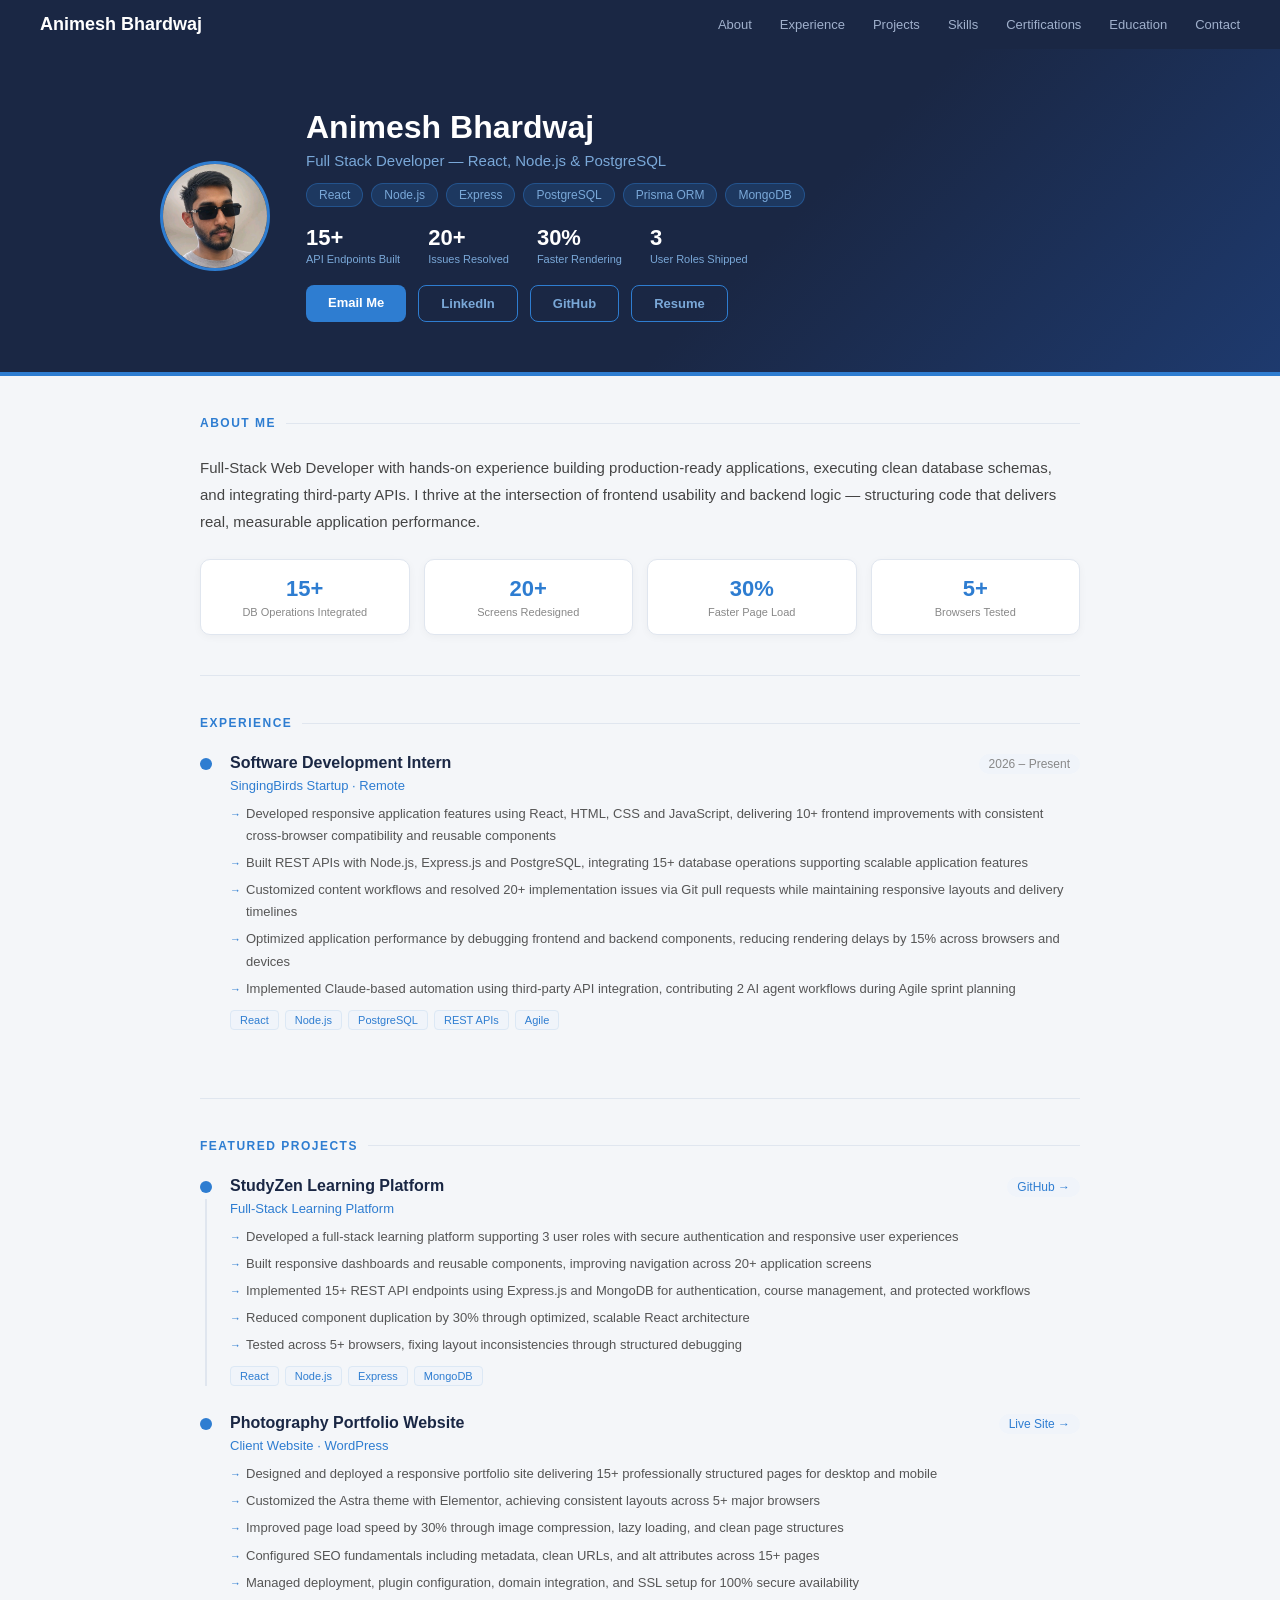
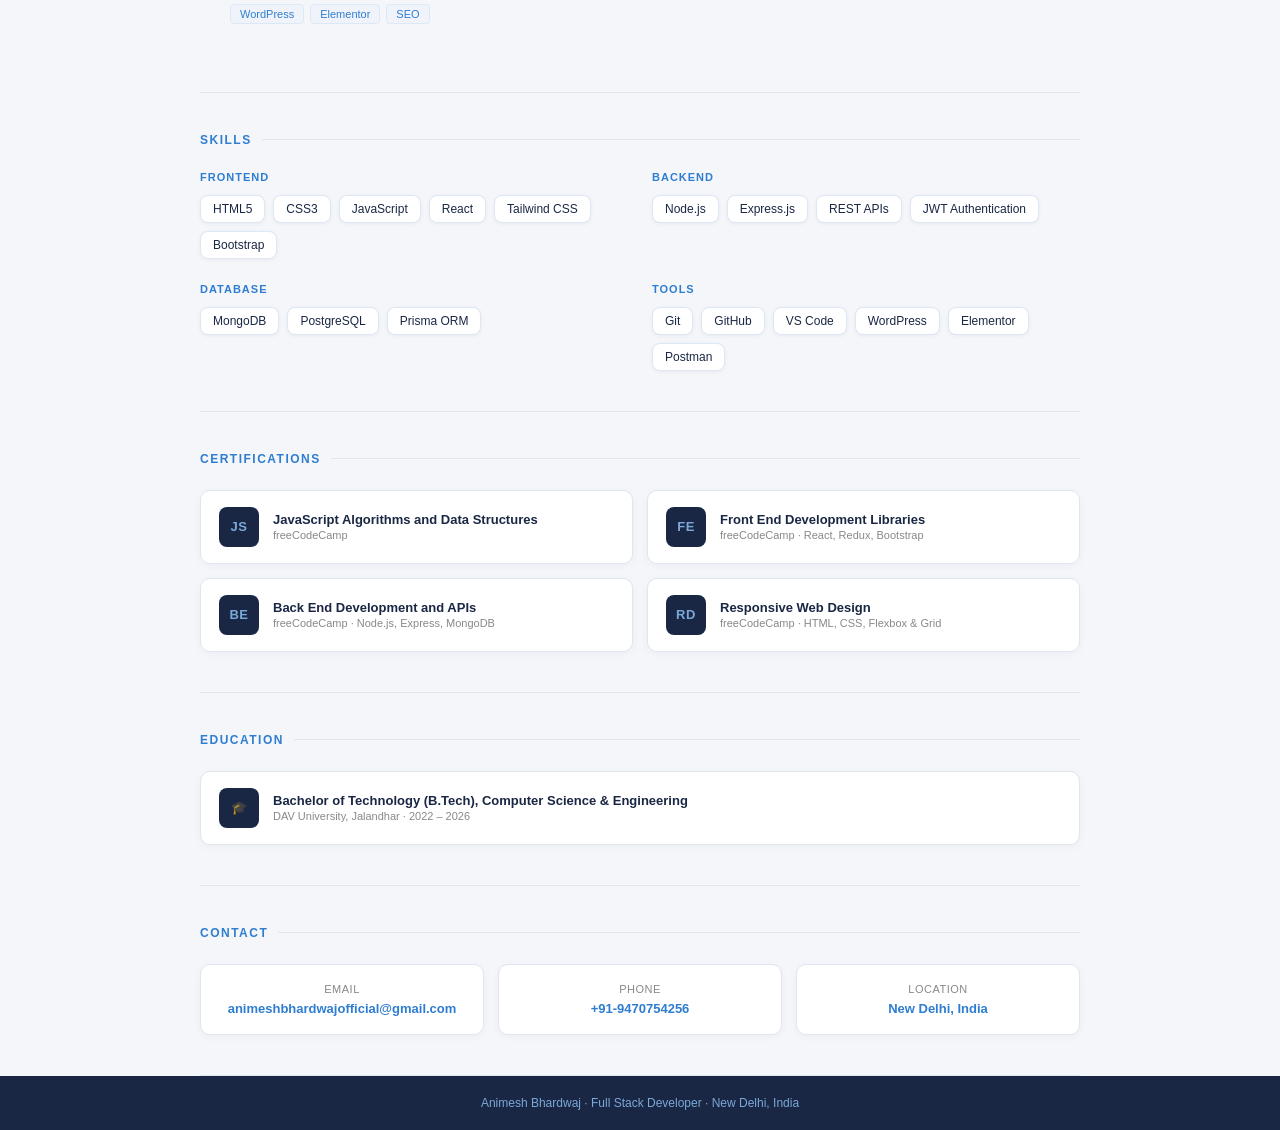
==== index.html @ e94a8df0 "Add files via upload" ====
<!DOCTYPE html>
<html lang="en">

<head>
  <meta charset="UTF-8" />
  <meta name="viewport" content="width=device-width, initial-scale=1.0" />

  <!-- Page Title -->
  <title>Animesh Bhardwaj | Full Stack Developer & Backend Enthusiast</title>

  <!-- Primary Meta Tags -->
  <meta name="title" content="Animesh Bhardwaj | Full Stack Developer & Backend Enthusiast" />
  <meta name="description"
    content="Official portfolio of Animesh Bhardwaj. Computer Science Engineer showcasing full-stack projects, backend systems, and technical experience." />
  <meta name="keywords"
    content="Animesh Bhardwaj, Portfolio, Full Stack Developer, Backend Developer, Computer Science, GitHub Pages" />
  <meta name="author" content="Animesh Bhardwaj" />

  <!-- Open Graph / Social Media Preview (LinkedIn, Twitter, WhatsApp) -->
  <meta property="og:type" content="website" />
  <meta property="og:url" content="https://animeshbhardwajofficial.github.io/" />
  <meta property="og:title" content="Animesh Bhardwaj | Full Stack Developer" />
  <meta property="og:description"
    content="Explore my full-stack projects, software engineering skills, and experience." />
  <meta property="og:image" content="https://animeshbhardwajofficial.github.io/assets/profile.png" />

  <!-- Twitter Card -->
  <meta property="twitter:card" content="summary_large_image" />
  <meta property="twitter:url" content="https://animeshbhardwajofficial.github.io/" />
  <meta property="twitter:title" content="Animesh Bhardwaj | Full Stack Developer" />
  <meta property="twitter:description"
    content="Explore my full-stack projects, software engineering skills, and experience." />
  <meta property="twitter:image" content="https://animeshbhardwajofficial.github.io/assets/profile.png" />

  <!-- Google Search Console Verification -->
  <meta name="google-site-verification" content="W6JcZVfTnyMjs2bS0-VTtoTME2dCdvqIk0FVzl72h80" />

  <!-- Stylesheet -->
  <link rel="stylesheet" href="style.css" />
</head>

<body>

  <nav>
    <span class="logo">Animesh Bhardwaj</span>
    <div class="nav-links">
      <a href="#about">About</a>
      <a href="#experience">Experience</a>
      <a href="#projects">Projects</a>
      <a href="#skills">Skills</a>
      <a href="#certifications">Certifications</a>
      <a href="#education">Education</a>
      <a href="#contact">Contact</a>
    </div>
  </nav>

  <div class="hero">
    <div class="hero-inner">
      <img src="assets/profile.png" class="avatar-img" alt="Animesh Bhardwaj">
      <div class="hero-text">
        <h1>Animesh Bhardwaj</h1>
        <div class="role">Full Stack Developer &mdash; React, Node.js &amp; PostgreSQL</div>
        <div class="hero-tags">
          <span class="tag">React</span>
          <span class="tag">Node.js</span>
          <span class="tag">Express</span>
          <span class="tag">PostgreSQL</span>
          <span class="tag">Prisma ORM</span>
          <span class="tag">MongoDB</span>
        </div>
        <div class="hero-stats">
          <div class="stat">
            <div class="num">15+</div>
            <div class="lbl">API Endpoints Built</div>
          </div>
          <div class="stat">
            <div class="num">20+</div>
            <div class="lbl">Issues Resolved</div>
          </div>
          <div class="stat">
            <div class="num">30%</div>
            <div class="lbl">Faster Rendering</div>
          </div>
          <div class="stat">
            <div class="num">3</div>
            <div class="lbl">User Roles Shipped</div>
          </div>
        </div>
        <div class="hero-btns">
          <a href="mailto:animeshbhardwajofficial@gmail.com" class="btn btn-primary">Email Me</a>
          <a href="https://linkedin.com/in/animeshbhardwajofficial" target="_blank" rel="noopener noreferrer"
            class="btn btn-outline">LinkedIn</a>
          <a href="https://github.com/animeshbhardwajofficial" target="_blank" rel="noopener noreferrer"
            class="btn btn-outline">GitHub</a>
          <a href="assets/resume.pdf" download class="btn btn-outline">Resume</a>
        </div>
      </div>
    </div>
  </div>

  <div class="container">

    <div class="section" id="about">
      <div class="section-title">About Me</div>
      <p class="about-text">
        Full-Stack Web Developer with hands-on experience building production-ready applications, executing clean
        database
        schemas, and integrating third-party APIs. I thrive at the intersection of frontend usability and backend logic
        —
        structuring code that delivers real, measurable application performance.
      </p>
      <div class="metrics-row">
        <div class="metric-card">
          <div class="m-num">15+</div>
          <div class="m-lbl">DB Operations Integrated</div>
        </div>
        <div class="metric-card">
          <div class="m-num">20+</div>
          <div class="m-lbl">Screens Redesigned</div>
        </div>
        <div class="metric-card">
          <div class="m-num">30%</div>
          <div class="m-lbl">Faster Page Load</div>
        </div>
        <div class="metric-card">
          <div class="m-num">5+</div>
          <div class="m-lbl">Browsers Tested</div>
        </div>
      </div>
    </div>

    <div class="section" id="experience">
      <div class="section-title">Experience</div>

      <div class="exp-item">
        <div class="exp-dot-wrap">
          <div class="exp-dot"></div>
        </div>
        <div style="flex:1">
          <div class="exp-header">
            <div class="exp-title">Software Development Intern</div>
            <span class="exp-date">2026 &ndash; Present</span>
          </div>
          <div class="exp-company">SingingBirds Startup &middot; Remote</div>
          <ul class="exp-bullets">
            <li>Developed responsive application features using React, HTML, CSS and JavaScript, delivering 10+ frontend
              improvements with consistent cross-browser compatibility and reusable components</li>
            <li>Built REST APIs with Node.js, Express.js and PostgreSQL, integrating 15+ database operations supporting
              scalable application features</li>
            <li>Customized content workflows and resolved 20+ implementation issues via Git pull requests while
              maintaining responsive layouts and delivery timelines</li>
            <li>Optimized application performance by debugging frontend and backend components, reducing rendering
              delays by 15% across browsers and devices</li>
            <li>Implemented Claude-based automation using third-party API integration, contributing 2 AI agent workflows
              during Agile sprint planning</li>
          </ul>
          <div class="exp-tags">
            <span class="exp-tag">React</span>
            <span class="exp-tag">Node.js</span>
            <span class="exp-tag">PostgreSQL</span>
            <span class="exp-tag">REST APIs</span>
            <span class="exp-tag">Agile</span>
          </div>
        </div>
      </div>
    </div>

    <div class="section" id="projects">
      <div class="section-title">Featured Projects</div>

      <div class="exp-item">
        <div class="exp-dot-wrap">
          <div class="exp-dot"></div>
          <div class="exp-line"></div>
        </div>
        <div style="flex:1">
          <div class="exp-header">
            <div class="exp-title">StudyZen Learning Platform</div>
            <span class="exp-date"><a href="https://github.com/animeshbhardwajofficial/studyzen" target="_blank"
                rel="noopener noreferrer" style="color:#2e7dd1;text-decoration:none;">GitHub &rarr;</a></span>
          </div>
          <div class="exp-company">Full-Stack Learning Platform</div>
          <ul class="exp-bullets">
            <li>Developed a full-stack learning platform supporting 3 user roles with secure authentication and
              responsive user experiences</li>
            <li>Built responsive dashboards and reusable components, improving navigation across 20+ application screens
            </li>
            <li>Implemented 15+ REST API endpoints using Express.js and MongoDB for authentication, course management,
              and protected workflows</li>
            <li>Reduced component duplication by 30% through optimized, scalable React architecture</li>
            <li>Tested across 5+ browsers, fixing layout inconsistencies through structured debugging</li>
          </ul>
          <div class="exp-tags">
            <span class="exp-tag">React</span>
            <span class="exp-tag">Node.js</span>
            <span class="exp-tag">Express</span>
            <span class="exp-tag">MongoDB</span>
          </div>
        </div>
      </div>

      <div class="exp-item">
        <div class="exp-dot-wrap">
          <div class="exp-dot"></div>
        </div>
        <div style="flex:1">
          <div class="exp-header">
            <div class="exp-title">Photography Portfolio Website</div>
            <span class="exp-date"><a href="https://amarvideogaya.site.je/" target="_blank" rel="noopener noreferrer"
                style="color:#2e7dd1;text-decoration:none;">Live Site &rarr;</a></span>
          </div>
          <div class="exp-company">Client Website &middot; WordPress</div>
          <ul class="exp-bullets">
            <li>Designed and deployed a responsive portfolio site delivering 15+ professionally structured pages for
              desktop and mobile</li>
            <li>Customized the Astra theme with Elementor, achieving consistent layouts across 5+ major browsers</li>
            <li>Improved page load speed by 30% through image compression, lazy loading, and clean page structures</li>
            <li>Configured SEO fundamentals including metadata, clean URLs, and alt attributes across 15+ pages</li>
            <li>Managed deployment, plugin configuration, domain integration, and SSL setup for 100% secure availability
            </li>
          </ul>
          <div class="exp-tags">
            <span class="exp-tag">WordPress</span>
            <span class="exp-tag">Elementor</span>
            <span class="exp-tag">SEO</span>
          </div>
        </div>
      </div>
    </div>

    <div class="section" id="skills">
      <div class="section-title">Skills</div>
      <div class="skills-grid">
        <div class="skill-group">
          <h4>Frontend</h4>
          <div class="skill-pills">
            <span class="skill-pill">HTML5</span>
            <span class="skill-pill">CSS3</span>
            <span class="skill-pill">JavaScript</span>
            <span class="skill-pill">React</span>
            <span class="skill-pill">Tailwind CSS</span>
            <span class="skill-pill">Bootstrap</span>
          </div>
        </div>
        <div class="skill-group">
          <h4>Backend</h4>
          <div class="skill-pills">
            <span class="skill-pill">Node.js</span>
            <span class="skill-pill">Express.js</span>
            <span class="skill-pill">REST APIs</span>
            <span class="skill-pill">JWT Authentication</span>
          </div>
        </div>
        <div class="skill-group">
          <h4>Database</h4>
          <div class="skill-pills">
            <span class="skill-pill">MongoDB</span>
            <span class="skill-pill">PostgreSQL</span>
            <span class="skill-pill">Prisma ORM</span>
          </div>
        </div>
        <div class="skill-group">
          <h4>Tools</h4>
          <div class="skill-pills">
            <span class="skill-pill">Git</span>
            <span class="skill-pill">GitHub</span>
            <span class="skill-pill">VS Code</span>
            <span class="skill-pill">WordPress</span>
            <span class="skill-pill">Elementor</span>
            <span class="skill-pill">Postman</span>
          </div>
        </div>
      </div>
    </div>

    <div class="section" id="certifications">
      <div class="section-title">Certifications</div>
      <div class="certs-grid">
        <div class="cert-card">
          <div class="cert-icon">JS</div>
          <div>
            <div class="cert-name">JavaScript Algorithms and Data Structures</div>
            <div class="cert-issuer">freeCodeCamp</div>
          </div>
        </div>
        <div class="cert-card">
          <div class="cert-icon">FE</div>
          <div>
            <div class="cert-name">Front End Development Libraries</div>
            <div class="cert-issuer">freeCodeCamp &middot; React, Redux, Bootstrap</div>
          </div>
        </div>
        <div class="cert-card">
          <div class="cert-icon">BE</div>
          <div>
            <div class="cert-name">Back End Development and APIs</div>
            <div class="cert-issuer">freeCodeCamp &middot; Node.js, Express, MongoDB</div>
          </div>
        </div>
        <div class="cert-card">
          <div class="cert-icon">RD</div>
          <div>
            <div class="cert-name">Responsive Web Design</div>
            <div class="cert-issuer">freeCodeCamp &middot; HTML, CSS, Flexbox &amp; Grid</div>
          </div>
        </div>
      </div>
    </div>

    <div class="section" id="education">
      <div class="section-title">Education</div>
      <div class="cert-card" style="grid-column:1/-1;">
        <div class="cert-icon">🎓</div>
        <div>
          <div class="cert-name">Bachelor of Technology (B.Tech), Computer Science &amp; Engineering</div>
          <div class="cert-issuer">DAV University, Jalandhar &middot; 2022 &ndash; 2026</div>
        </div>
      </div>
    </div>

    <div class="section" id="contact">
      <div class="section-title">Contact</div>
      <div class="contact-grid">
        <div class="contact-card">
          <div class="contact-label">Email</div>
          <div class="contact-value">animeshbhardwajofficial@gmail.com</div>
        </div>
        <div class="contact-card">
          <div class="contact-label">Phone</div>
          <div class="contact-value">+91-9470754256</div>
        </div>
        <div class="contact-card">
          <div class="contact-label">Location</div>
          <div class="contact-value">New Delhi, India</div>
        </div>
      </div>
    </div>

  </div>

  <footer>
    <p>Animesh Bhardwaj &middot; Full Stack Developer &middot; New Delhi, India</p>
  </footer>

  <script src="script.js"></script>
</body>

</html>
---- style.css ----
*{margin:0;padding:0;box-sizing:border-box;}
body{font-family:'Segoe UI',Arial,sans-serif;background:#f4f6f9;color:#222;}
html{scroll-behavior:smooth;overflow-x:hidden;}
img{max-width:100%;}

nav{background:#1a2744;padding:14px 40px;display:flex;justify-content:space-between;align-items:center;position:sticky;top:0;z-index:100;}
nav .logo{color:#fff;font-size:18px;font-weight:600;}
nav .nav-links{display:flex;gap:28px;}
nav .nav-links a{color:#a0b0cc;font-size:13px;text-decoration:none;}
nav .nav-links a:hover{color:#fff;}

.hero{background:linear-gradient(135deg,#1a2744 60%,#1e3a6e);padding:60px 40px 50px;border-bottom:4px solid #2e7dd1;}
.hero-inner{max-width:960px;margin:0 auto;display:flex;align-items:center;gap:36px;}
.avatar-img{width:110px;height:110px;border-radius:50%;object-fit:cover;border:3px solid #2e7dd1;flex-shrink:0;}
.hero-text h1{font-size:32px;font-weight:700;color:#fff;margin-bottom:6px;}
.hero-text .role{font-size:15px;color:#7aa8d8;margin-bottom:14px;}
.hero-tags{display:flex;flex-wrap:wrap;gap:8px;margin-bottom:18px;}
.tag{background:rgba(46,125,209,0.2);color:#7aa8d8;font-size:12px;padding:4px 12px;border-radius:20px;border:1px solid rgba(46,125,209,0.4);}
.hero-stats{display:flex;gap:28px;margin-bottom:20px;}
.stat .num{font-size:22px;font-weight:700;color:#fff;}
.stat .lbl{font-size:11px;color:#7aa8d8;margin-top:2px;}
.hero-btns{display:flex;gap:12px;flex-wrap:wrap;}
.btn{padding:10px 22px;border-radius:8px;font-size:13px;font-weight:600;cursor:pointer;text-decoration:none;display:inline-block;}
.btn-primary{background:#2e7dd1;color:#fff;border:none;}
.btn-outline{background:transparent;color:#7aa8d8;border:1px solid #2e7dd1;}

.container{max-width:960px;margin:0 auto;padding:0 40px;}
.section{padding:40px 0;border-bottom:1px solid #e0e6ef;}
.section-title{font-size:12px;font-weight:700;color:#2e7dd1;text-transform:uppercase;letter-spacing:1.5px;margin-bottom:24px;display:flex;align-items:center;gap:10px;}
.section-title::after{content:'';flex:1;height:1px;background:#e0e6ef;}

.about-text{font-size:15px;color:#444;line-height:1.8;margin-bottom:24px;}
.metrics-row{display:grid;grid-template-columns:repeat(4,1fr);gap:14px;}
.metric-card{background:#fff;border-radius:10px;padding:16px;text-align:center;border:1px solid #e0e6ef;box-shadow:0 2px 8px rgba(0,0,0,0.04);}
.metric-card .m-num{font-size:22px;font-weight:700;color:#2e7dd1;}
.metric-card .m-lbl{font-size:11px;color:#888;margin-top:4px;}

.exp-item{display:flex;gap:18px;margin-bottom:28px;}
.exp-dot-wrap{display:flex;flex-direction:column;align-items:center;padding-top:4px;}
.exp-dot{width:12px;height:12px;border-radius:50%;background:#2e7dd1;flex-shrink:0;}
.exp-line{width:2px;background:#e0e6ef;flex:1;margin-top:6px;}
.exp-header{display:flex;justify-content:space-between;align-items:flex-start;margin-bottom:4px;}
.exp-title{font-size:16px;font-weight:600;color:#1a2744;}
.exp-date{font-size:12px;color:#888;background:#f0f4fa;padding:3px 10px;border-radius:12px;}
.exp-company{font-size:13px;color:#2e7dd1;margin-bottom:10px;font-weight:500;}
.exp-bullets{list-style:none;}
.exp-bullets li{font-size:13px;color:#555;line-height:1.7;padding-left:16px;position:relative;margin-bottom:5px;}
.exp-bullets li::before{content:'\2192';position:absolute;left:0;color:#2e7dd1;font-size:11px;top:2px;}
.exp-tags{display:flex;flex-wrap:wrap;gap:6px;margin-top:10px;}
.exp-tag{background:#f0f4fa;color:#2e7dd1;font-size:11px;padding:3px 9px;border-radius:4px;border:1px solid #dce8f5;font-weight:500;}

.skills-grid{display:grid;grid-template-columns:repeat(2,1fr);gap:24px;}
.skill-group h4{font-size:11px;font-weight:700;color:#2e7dd1;text-transform:uppercase;letter-spacing:1px;margin-bottom:12px;}
.skill-pills{display:flex;flex-wrap:wrap;gap:8px;}
.skill-pill{background:#fff;color:#1a2744;font-size:12px;padding:6px 12px;border-radius:8px;border:1px solid #dce8f5;font-weight:500;box-shadow:0 1px 4px rgba(0,0,0,0.05);}

.certs-grid{display:grid;grid-template-columns:repeat(2,1fr);gap:14px;}
.cert-card{background:#fff;border-radius:10px;padding:16px 18px;border:1px solid #e0e6ef;display:flex;gap:14px;align-items:center;box-shadow:0 2px 8px rgba(0,0,0,0.04);}
.cert-icon{width:40px;height:40px;border-radius:8px;background:#1a2744;display:flex;align-items:center;justify-content:center;flex-shrink:0;font-size:13px;font-weight:700;color:#7aa8d8;letter-spacing:0.5px;}
.cert-name{font-size:13px;font-weight:600;color:#1a2744;margin-bottom:2px;}
.cert-issuer{font-size:11px;color:#888;}

.contact-grid{display:grid;grid-template-columns:repeat(3,1fr);gap:14px;}
.contact-card{background:#fff;border-radius:10px;padding:18px;border:1px solid #e0e6ef;text-align:center;box-shadow:0 2px 8px rgba(0,0,0,0.04);}
.contact-label{font-size:11px;color:#888;margin-bottom:6px;text-transform:uppercase;letter-spacing:0.5px;}
.contact-value{font-size:13px;color:#2e7dd1;font-weight:600;word-break:break-all;}

footer{background:#1a2744;padding:20px 40px;text-align:center;}
footer p{font-size:12px;color:#7aa8d8;}

@media (max-width: 900px){
  nav{padding:14px 24px;}
  .hero{padding:50px 24px 42px;}
  .container{padding:0 24px;}
  .hero-inner{gap:28px;}
  .metrics-row{grid-template-columns:repeat(2,minmax(0,1fr));}
  .contact-grid{grid-template-columns:repeat(2,minmax(0,1fr));}
}

@media (max-width: 650px){
  nav{padding:12px 16px;flex-direction:column;align-items:flex-start;gap:10px;}
  nav .logo{font-size:17px;}
  nav .nav-links{width:100%;gap:18px;overflow-x:auto;white-space:nowrap;padding-bottom:3px;scrollbar-width:none;-ms-overflow-style:none;}
  nav .nav-links::-webkit-scrollbar{display:none;}
  nav .nav-links a{font-size:12px;flex:0 0 auto;}

  .hero{padding:34px 18px 32px;}
  .hero-inner{flex-direction:column;align-items:flex-start;gap:20px;}
  .avatar-img{width:90px;height:90px;}
  .hero-text{width:100%;min-width:0;}
  .hero-text h1{font-size:27px;line-height:1.2;}
  .hero-text .role{font-size:14px;line-height:1.5;}
  .hero-tags{gap:6px;}
  .tag{font-size:11px;padding:4px 9px;}
  .hero-stats{width:100%;display:grid;grid-template-columns:repeat(2,minmax(0,1fr));gap:16px;}
  .stat .num{font-size:20px;}
  .hero-btns{width:100%;display:flex;flex-wrap:wrap;}
  .btn{flex:1 1 140px;text-align:center;}

  .container{padding:0 18px;}
  .section{padding:32px 0;}
  .section-title{margin-bottom:20px;}
  .about-text{font-size:14px;line-height:1.7;}

  .metrics-row{grid-template-columns:repeat(2,minmax(0,1fr));gap:10px;}
  .metric-card{padding:14px 10px;}
  .metric-card .m-num{font-size:20px;}

  .exp-item{gap:12px;margin-bottom:26px;}
  .exp-item > div:last-child{min-width:0;flex:1;}
  .exp-header{flex-direction:column;gap:7px;}
  .exp-title{font-size:15px;}
  .exp-date{align-self:flex-start;font-size:11px;}
  .exp-company{line-height:1.5;}
  .exp-bullets li{font-size:12.5px;line-height:1.65;}

  .skills-grid{grid-template-columns:1fr;gap:20px;}
  .skill-pill{font-size:11px;padding:6px 10px;}

  .certs-grid{grid-template-columns:1fr;}

  .contact-grid{grid-template-columns:1fr;}
  .contact-card{text-align:left;padding:16px;}
  .contact-value{word-break:break-word;overflow-wrap:anywhere;}

  footer{padding:18px;}
  footer p{line-height:1.6;}
}

@media (max-width: 400px){
  .hero{padding-left:15px;padding-right:15px;}
  .container{padding-left:15px;padding-right:15px;}
  .hero-text h1{font-size:24px;}
  .avatar-img{width:82px;height:82px;}
  .metrics-row{grid-template-columns:1fr;}
  .hero-btns{flex-direction:column;}
  .btn{width:100%;flex:none;}
}

@media (min-width: 1400px){
  .hero-inner,.container{max-width:1100px;}
  .hero{padding-top:70px;padding-bottom:60px;}
}
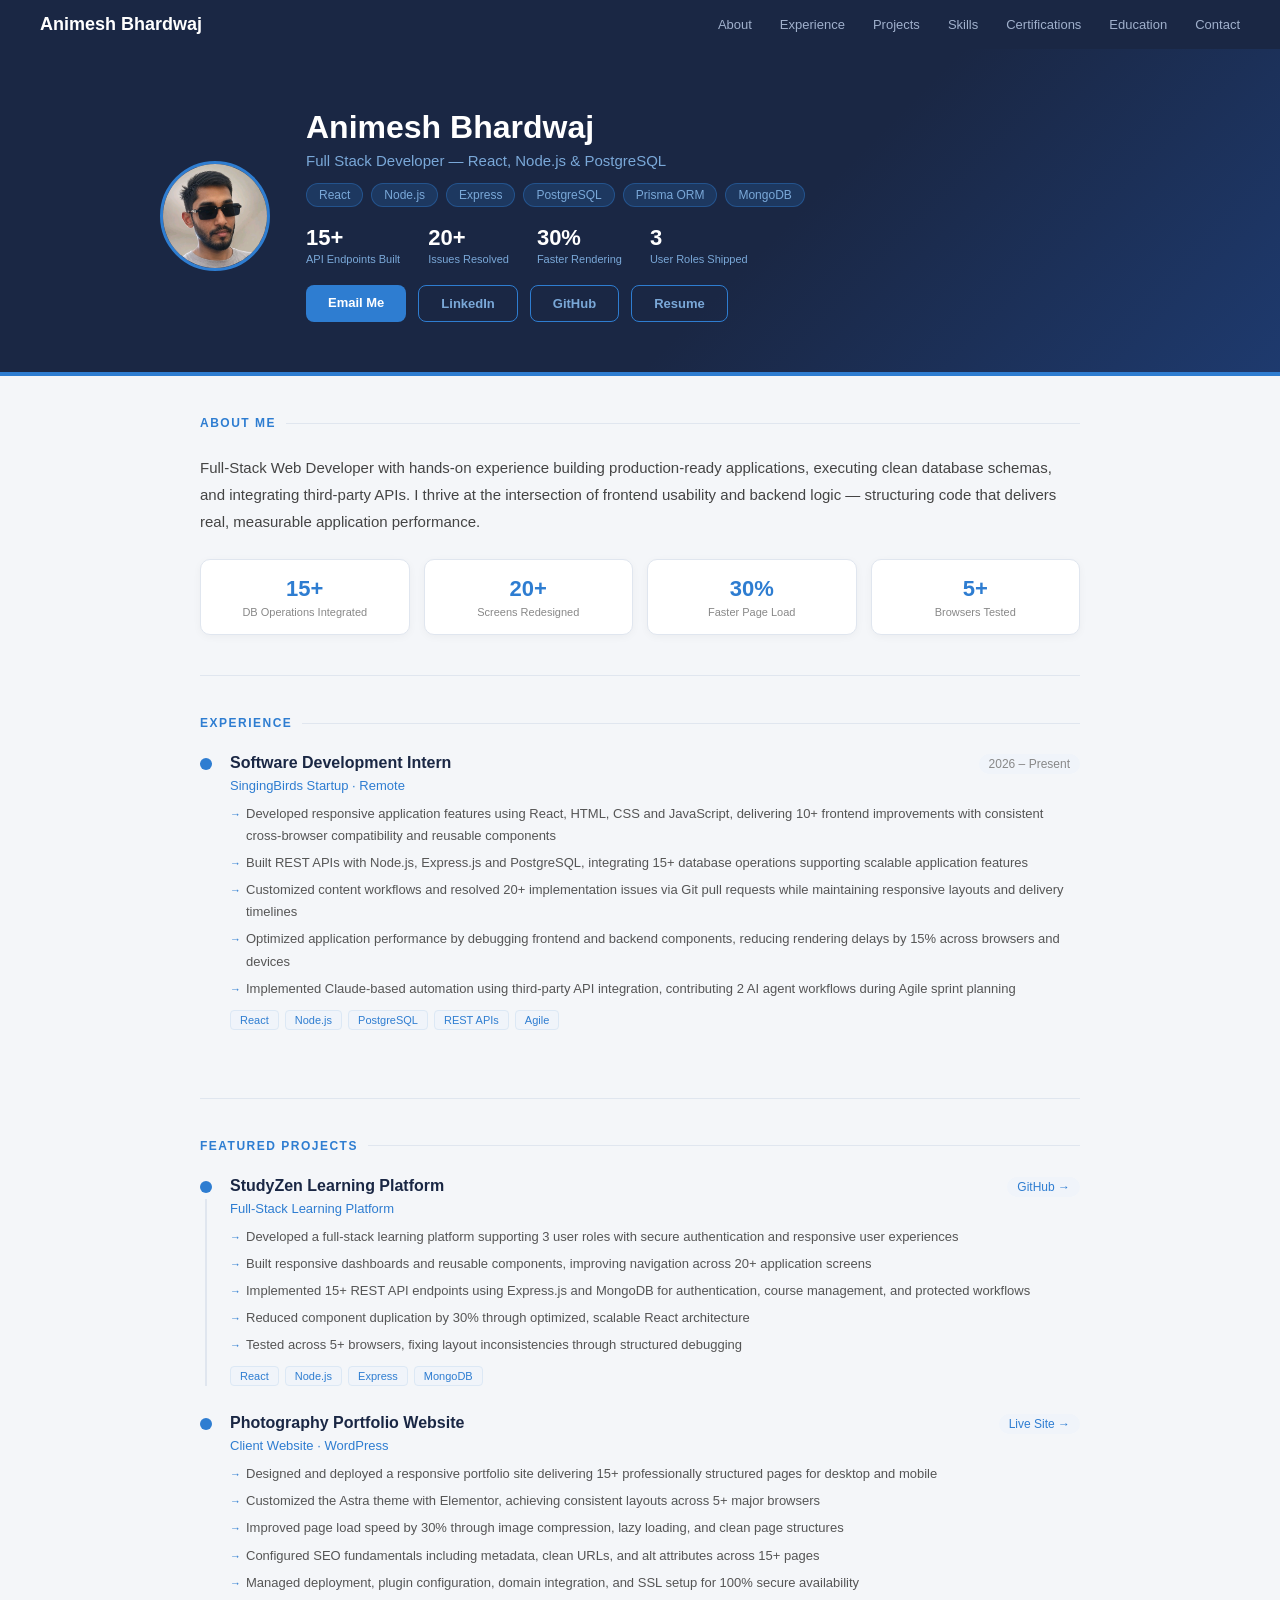
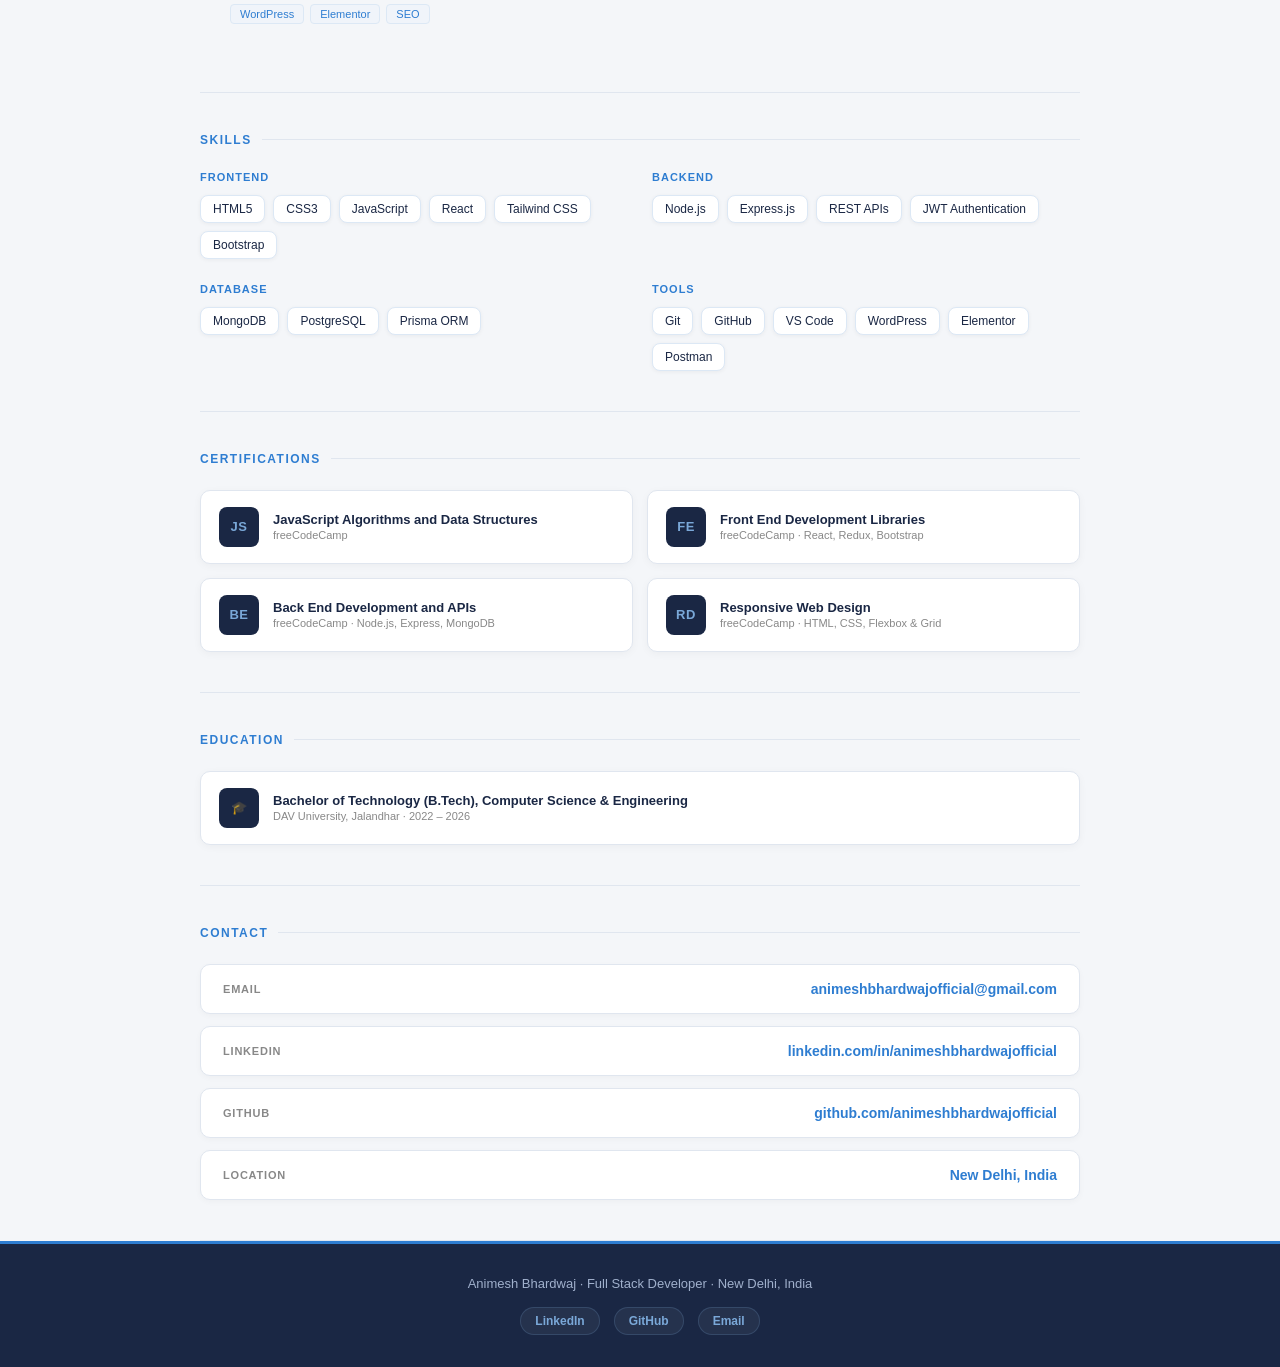
==== commit 476c8277: "Add files via upload" ====
--- a/index.html
+++ b/index.html
@@ -104,10 +104,9 @@
       <div class="section-title">About Me</div>
       <p class="about-text">
         Full-Stack Web Developer with hands-on experience building production-ready applications, executing clean
-        database
-        schemas, and integrating third-party APIs. I thrive at the intersection of frontend usability and backend logic
-        —
-        structuring code that delivers real, measurable application performance.
+        database schemas, and integrating third-party APIs. I thrive at the intersection of frontend usability and
+        backend logic
+        — structuring code that delivers real, measurable application performance.
       </p>
       <div class="metrics-row">
         <div class="metric-card">
@@ -321,25 +320,40 @@
     <div class="section" id="contact">
       <div class="section-title">Contact</div>
       <div class="contact-grid">
-        <div class="contact-card">
+        <a href="mailto:animeshbhardwajofficial@gmail.com" class="contact-card"
+          style="text-decoration:none; color:inherit;">
           <div class="contact-label">Email</div>
           <div class="contact-value">animeshbhardwajofficial@gmail.com</div>
-        </div>
-        <div class="contact-card">
-          <div class="contact-label">Phone</div>
-          <div class="contact-value">+91-9470754256</div>
-        </div>
-        <div class="contact-card">
+        </a>
+        <a href="https://linkedin.com/in/animeshbhardwajofficial" target="_blank" rel="noopener noreferrer"
+          class="contact-card" style="text-decoration:none; color:inherit;">
+          <div class="contact-label">LinkedIn</div>
+          <div class="contact-value">linkedin.com/in/animeshbhardwajofficial</div>
+        </a>
+        <a href="https://github.com/animeshbhardwajofficial" target="_blank" rel="noopener noreferrer"
+          class="contact-card" style="text-decoration:none; color:inherit;">
+          <div class="contact-label">GitHub</div>
+          <div class="contact-value">github.com/animeshbhardwajofficial</div>
+        </a>
+        <a href="https://www.google.com/maps/search/?api=1&query=New+Delhi,+India" target="_blank"
+          rel="noopener noreferrer" class="contact-card" style="text-decoration:none; color:inherit;">
           <div class="contact-label">Location</div>
           <div class="contact-value">New Delhi, India</div>
-        </div>
+        </a>
       </div>
     </div>
 
   </div>
 
   <footer>
-    <p>Animesh Bhardwaj &middot; Full Stack Developer &middot; New Delhi, India</p>
+    <div class="footer-text">
+      Animesh Bhardwaj &middot; Full Stack Developer &middot; New Delhi, India
+    </div>
+    <div class="footer-links">
+      <a href="https://linkedin.com/in/animeshbhardwajofficial" target="_blank" rel="noopener noreferrer">LinkedIn</a>
+      <a href="https://github.com/animeshbhardwajofficial" target="_blank" rel="noopener noreferrer">GitHub</a>
+      <a href="mailto:animeshbhardwajofficial@gmail.com">Email</a>
+    </div>
   </footer>
 
   <script src="script.js"></script>
--- a/style.css
+++ b/style.css
@@ -1,143 +1,739 @@
-*{margin:0;padding:0;box-sizing:border-box;}
-body{font-family:'Segoe UI',Arial,sans-serif;background:#f4f6f9;color:#222;}
-html{scroll-behavior:smooth;overflow-x:hidden;}
-img{max-width:100%;}
-
-nav{background:#1a2744;padding:14px 40px;display:flex;justify-content:space-between;align-items:center;position:sticky;top:0;z-index:100;}
-nav .logo{color:#fff;font-size:18px;font-weight:600;}
-nav .nav-links{display:flex;gap:28px;}
-nav .nav-links a{color:#a0b0cc;font-size:13px;text-decoration:none;}
-nav .nav-links a:hover{color:#fff;}
-
-.hero{background:linear-gradient(135deg,#1a2744 60%,#1e3a6e);padding:60px 40px 50px;border-bottom:4px solid #2e7dd1;}
-.hero-inner{max-width:960px;margin:0 auto;display:flex;align-items:center;gap:36px;}
-.avatar-img{width:110px;height:110px;border-radius:50%;object-fit:cover;border:3px solid #2e7dd1;flex-shrink:0;}
-.hero-text h1{font-size:32px;font-weight:700;color:#fff;margin-bottom:6px;}
-.hero-text .role{font-size:15px;color:#7aa8d8;margin-bottom:14px;}
-.hero-tags{display:flex;flex-wrap:wrap;gap:8px;margin-bottom:18px;}
-.tag{background:rgba(46,125,209,0.2);color:#7aa8d8;font-size:12px;padding:4px 12px;border-radius:20px;border:1px solid rgba(46,125,209,0.4);}
-.hero-stats{display:flex;gap:28px;margin-bottom:20px;}
-.stat .num{font-size:22px;font-weight:700;color:#fff;}
-.stat .lbl{font-size:11px;color:#7aa8d8;margin-top:2px;}
-.hero-btns{display:flex;gap:12px;flex-wrap:wrap;}
-.btn{padding:10px 22px;border-radius:8px;font-size:13px;font-weight:600;cursor:pointer;text-decoration:none;display:inline-block;}
-.btn-primary{background:#2e7dd1;color:#fff;border:none;}
-.btn-outline{background:transparent;color:#7aa8d8;border:1px solid #2e7dd1;}
-
-.container{max-width:960px;margin:0 auto;padding:0 40px;}
-.section{padding:40px 0;border-bottom:1px solid #e0e6ef;}
-.section-title{font-size:12px;font-weight:700;color:#2e7dd1;text-transform:uppercase;letter-spacing:1.5px;margin-bottom:24px;display:flex;align-items:center;gap:10px;}
-.section-title::after{content:'';flex:1;height:1px;background:#e0e6ef;}
-
-.about-text{font-size:15px;color:#444;line-height:1.8;margin-bottom:24px;}
-.metrics-row{display:grid;grid-template-columns:repeat(4,1fr);gap:14px;}
-.metric-card{background:#fff;border-radius:10px;padding:16px;text-align:center;border:1px solid #e0e6ef;box-shadow:0 2px 8px rgba(0,0,0,0.04);}
-.metric-card .m-num{font-size:22px;font-weight:700;color:#2e7dd1;}
-.metric-card .m-lbl{font-size:11px;color:#888;margin-top:4px;}
-
-.exp-item{display:flex;gap:18px;margin-bottom:28px;}
-.exp-dot-wrap{display:flex;flex-direction:column;align-items:center;padding-top:4px;}
-.exp-dot{width:12px;height:12px;border-radius:50%;background:#2e7dd1;flex-shrink:0;}
-.exp-line{width:2px;background:#e0e6ef;flex:1;margin-top:6px;}
-.exp-header{display:flex;justify-content:space-between;align-items:flex-start;margin-bottom:4px;}
-.exp-title{font-size:16px;font-weight:600;color:#1a2744;}
-.exp-date{font-size:12px;color:#888;background:#f0f4fa;padding:3px 10px;border-radius:12px;}
-.exp-company{font-size:13px;color:#2e7dd1;margin-bottom:10px;font-weight:500;}
-.exp-bullets{list-style:none;}
-.exp-bullets li{font-size:13px;color:#555;line-height:1.7;padding-left:16px;position:relative;margin-bottom:5px;}
-.exp-bullets li::before{content:'\2192';position:absolute;left:0;color:#2e7dd1;font-size:11px;top:2px;}
-.exp-tags{display:flex;flex-wrap:wrap;gap:6px;margin-top:10px;}
-.exp-tag{background:#f0f4fa;color:#2e7dd1;font-size:11px;padding:3px 9px;border-radius:4px;border:1px solid #dce8f5;font-weight:500;}
-
-.skills-grid{display:grid;grid-template-columns:repeat(2,1fr);gap:24px;}
-.skill-group h4{font-size:11px;font-weight:700;color:#2e7dd1;text-transform:uppercase;letter-spacing:1px;margin-bottom:12px;}
-.skill-pills{display:flex;flex-wrap:wrap;gap:8px;}
-.skill-pill{background:#fff;color:#1a2744;font-size:12px;padding:6px 12px;border-radius:8px;border:1px solid #dce8f5;font-weight:500;box-shadow:0 1px 4px rgba(0,0,0,0.05);}
-
-.certs-grid{display:grid;grid-template-columns:repeat(2,1fr);gap:14px;}
-.cert-card{background:#fff;border-radius:10px;padding:16px 18px;border:1px solid #e0e6ef;display:flex;gap:14px;align-items:center;box-shadow:0 2px 8px rgba(0,0,0,0.04);}
-.cert-icon{width:40px;height:40px;border-radius:8px;background:#1a2744;display:flex;align-items:center;justify-content:center;flex-shrink:0;font-size:13px;font-weight:700;color:#7aa8d8;letter-spacing:0.5px;}
-.cert-name{font-size:13px;font-weight:600;color:#1a2744;margin-bottom:2px;}
-.cert-issuer{font-size:11px;color:#888;}
-
-.contact-grid{display:grid;grid-template-columns:repeat(3,1fr);gap:14px;}
-.contact-card{background:#fff;border-radius:10px;padding:18px;border:1px solid #e0e6ef;text-align:center;box-shadow:0 2px 8px rgba(0,0,0,0.04);}
-.contact-label{font-size:11px;color:#888;margin-bottom:6px;text-transform:uppercase;letter-spacing:0.5px;}
-.contact-value{font-size:13px;color:#2e7dd1;font-weight:600;word-break:break-all;}
-
-footer{background:#1a2744;padding:20px 40px;text-align:center;}
-footer p{font-size:12px;color:#7aa8d8;}
-
-@media (max-width: 900px){
-  nav{padding:14px 24px;}
-  .hero{padding:50px 24px 42px;}
-  .container{padding:0 24px;}
-  .hero-inner{gap:28px;}
-  .metrics-row{grid-template-columns:repeat(2,minmax(0,1fr));}
-  .contact-grid{grid-template-columns:repeat(2,minmax(0,1fr));}
-}
-
-@media (max-width: 650px){
-  nav{padding:12px 16px;flex-direction:column;align-items:flex-start;gap:10px;}
-  nav .logo{font-size:17px;}
-  nav .nav-links{width:100%;gap:18px;overflow-x:auto;white-space:nowrap;padding-bottom:3px;scrollbar-width:none;-ms-overflow-style:none;}
-  nav .nav-links::-webkit-scrollbar{display:none;}
-  nav .nav-links a{font-size:12px;flex:0 0 auto;}
-
-  .hero{padding:34px 18px 32px;}
-  .hero-inner{flex-direction:column;align-items:flex-start;gap:20px;}
-  .avatar-img{width:90px;height:90px;}
-  .hero-text{width:100%;min-width:0;}
-  .hero-text h1{font-size:27px;line-height:1.2;}
-  .hero-text .role{font-size:14px;line-height:1.5;}
-  .hero-tags{gap:6px;}
-  .tag{font-size:11px;padding:4px 9px;}
-  .hero-stats{width:100%;display:grid;grid-template-columns:repeat(2,minmax(0,1fr));gap:16px;}
-  .stat .num{font-size:20px;}
-  .hero-btns{width:100%;display:flex;flex-wrap:wrap;}
-  .btn{flex:1 1 140px;text-align:center;}
-
-  .container{padding:0 18px;}
-  .section{padding:32px 0;}
-  .section-title{margin-bottom:20px;}
-  .about-text{font-size:14px;line-height:1.7;}
-
-  .metrics-row{grid-template-columns:repeat(2,minmax(0,1fr));gap:10px;}
-  .metric-card{padding:14px 10px;}
-  .metric-card .m-num{font-size:20px;}
-
-  .exp-item{gap:12px;margin-bottom:26px;}
-  .exp-item > div:last-child{min-width:0;flex:1;}
-  .exp-header{flex-direction:column;gap:7px;}
-  .exp-title{font-size:15px;}
-  .exp-date{align-self:flex-start;font-size:11px;}
-  .exp-company{line-height:1.5;}
-  .exp-bullets li{font-size:12.5px;line-height:1.65;}
-
-  .skills-grid{grid-template-columns:1fr;gap:20px;}
-  .skill-pill{font-size:11px;padding:6px 10px;}
-
-  .certs-grid{grid-template-columns:1fr;}
-
-  .contact-grid{grid-template-columns:1fr;}
-  .contact-card{text-align:left;padding:16px;}
-  .contact-value{word-break:break-word;overflow-wrap:anywhere;}
-
-  footer{padding:18px;}
-  footer p{line-height:1.6;}
-}
-
-@media (max-width: 400px){
-  .hero{padding-left:15px;padding-right:15px;}
-  .container{padding-left:15px;padding-right:15px;}
-  .hero-text h1{font-size:24px;}
-  .avatar-img{width:82px;height:82px;}
-  .metrics-row{grid-template-columns:1fr;}
-  .hero-btns{flex-direction:column;}
-  .btn{width:100%;flex:none;}
-}
-
-@media (min-width: 1400px){
-  .hero-inner,.container{max-width:1100px;}
-  .hero{padding-top:70px;padding-bottom:60px;}
-}
+* {
+  margin: 0;
+  padding: 0;
+  box-sizing: border-box;
+}
+
+body {
+  font-family: 'Segoe UI', Arial, sans-serif;
+  background: #f4f6f9;
+  color: #222;
+}
+
+html {
+  scroll-behavior: smooth;
+  overflow-x: hidden;
+}
+
+img {
+  max-width: 100%;
+}
+
+nav {
+  background: #1a2744;
+  padding: 14px 40px;
+  display: flex;
+  justify-content: space-between;
+  align-items: center;
+  position: sticky;
+  top: 0;
+  z-index: 100;
+}
+
+nav .logo {
+  color: #fff;
+  font-size: 18px;
+  font-weight: 600;
+}
+
+nav .nav-links {
+  display: flex;
+  gap: 28px;
+}
+
+nav .nav-links a {
+  color: #a0b0cc;
+  font-size: 13px;
+  text-decoration: none;
+  transition: color 0.2s ease;
+}
+
+nav .nav-links a:hover {
+  color: #fff;
+}
+
+.hero {
+  background: linear-gradient(135deg, #1a2744 60%, #1e3a6e);
+  padding: 60px 40px 50px;
+  border-bottom: 4px solid #2e7dd1;
+}
+
+.hero-inner {
+  max-width: 960px;
+  margin: 0 auto;
+  display: flex;
+  align-items: center;
+  gap: 36px;
+}
+
+.avatar-img {
+  width: 110px;
+  height: 110px;
+  border-radius: 50%;
+  object-fit: cover;
+  border: 3px solid #2e7dd1;
+  flex-shrink: 0;
+}
+
+.hero-text h1 {
+  font-size: 32px;
+  font-weight: 700;
+  color: #fff;
+  margin-bottom: 6px;
+}
+
+.hero-text .role {
+  font-size: 15px;
+  color: #7aa8d8;
+  margin-bottom: 14px;
+}
+
+.hero-tags {
+  display: flex;
+  flex-wrap: wrap;
+  gap: 8px;
+  margin-bottom: 18px;
+}
+
+.tag {
+  background: rgba(46, 125, 209, 0.2);
+  color: #7aa8d8;
+  font-size: 12px;
+  padding: 4px 12px;
+  border-radius: 20px;
+  border: 1px solid rgba(46, 125, 209, 0.4);
+}
+
+.hero-stats {
+  display: flex;
+  gap: 28px;
+  margin-bottom: 20px;
+}
+
+.stat .num {
+  font-size: 22px;
+  font-weight: 700;
+  color: #fff;
+}
+
+.stat .lbl {
+  font-size: 11px;
+  color: #7aa8d8;
+  margin-top: 2px;
+}
+
+.hero-btns {
+  display: flex;
+  gap: 12px;
+  flex-wrap: wrap;
+}
+
+.btn {
+  padding: 10px 22px;
+  border-radius: 8px;
+  font-size: 13px;
+  font-weight: 600;
+  cursor: pointer;
+  text-decoration: none;
+  display: inline-block;
+  transition: all 0.2s ease;
+}
+
+.btn-primary {
+  background: #2e7dd1;
+  color: #fff;
+  border: none;
+}
+
+.btn-primary:hover {
+  background: #256bb8;
+}
+
+.btn-outline {
+  background: transparent;
+  color: #7aa8d8;
+  border: 1px solid #2e7dd1;
+}
+
+.btn-outline:hover {
+  background: rgba(46, 125, 209, 0.15);
+  color: #fff;
+}
+
+.container {
+  max-width: 960px;
+  margin: 0 auto;
+  padding: 0 40px;
+}
+
+.section {
+  padding: 40px 0;
+  border-bottom: 1px solid #e0e6ef;
+}
+
+.section-title {
+  font-size: 12px;
+  font-weight: 700;
+  color: #2e7dd1;
+  text-transform: uppercase;
+  letter-spacing: 1.5px;
+  margin-bottom: 24px;
+  display: flex;
+  align-items: center;
+  gap: 10px;
+}
+
+.section-title::after {
+  content: '';
+  flex: 1;
+  height: 1px;
+  background: #e0e6ef;
+}
+
+.about-text {
+  font-size: 15px;
+  color: #444;
+  line-height: 1.8;
+  margin-bottom: 24px;
+}
+
+.metrics-row {
+  display: grid;
+  grid-template-columns: repeat(4, 1fr);
+  gap: 14px;
+}
+
+.metric-card {
+  background: #fff;
+  border-radius: 10px;
+  padding: 16px;
+  text-align: center;
+  border: 1px solid #e0e6ef;
+  box-shadow: 0 2px 8px rgba(0, 0, 0, 0.04);
+}
+
+.metric-card .m-num {
+  font-size: 22px;
+  font-weight: 700;
+  color: #2e7dd1;
+}
+
+.metric-card .m-lbl {
+  font-size: 11px;
+  color: #888;
+  margin-top: 4px;
+}
+
+.exp-item {
+  display: flex;
+  gap: 18px;
+  margin-bottom: 28px;
+}
+
+.exp-dot-wrap {
+  display: flex;
+  flex-direction: column;
+  align-items: center;
+  padding-top: 4px;
+}
+
+.exp-dot {
+  width: 12px;
+  height: 12px;
+  border-radius: 50%;
+  background: #2e7dd1;
+  flex-shrink: 0;
+}
+
+.exp-line {
+  width: 2px;
+  background: #e0e6ef;
+  flex: 1;
+  margin-top: 6px;
+}
+
+.exp-header {
+  display: flex;
+  justify-content: space-between;
+  align-items: flex-start;
+  margin-bottom: 4px;
+}
+
+.exp-title {
+  font-size: 16px;
+  font-weight: 600;
+  color: #1a2744;
+}
+
+.exp-date {
+  font-size: 12px;
+  color: #888;
+  background: #f0f4fa;
+  padding: 3px 10px;
+  border-radius: 12px;
+}
+
+.exp-company {
+  font-size: 13px;
+  color: #2e7dd1;
+  margin-bottom: 10px;
+  font-weight: 500;
+}
+
+.exp-bullets {
+  list-style: none;
+}
+
+.exp-bullets li {
+  font-size: 13px;
+  color: #555;
+  line-height: 1.7;
+  padding-left: 16px;
+  position: relative;
+  margin-bottom: 5px;
+}
+
+.exp-bullets li::before {
+  content: '\2192';
+  position: absolute;
+  left: 0;
+  color: #2e7dd1;
+  font-size: 11px;
+  top: 2px;
+}
+
+.exp-tags {
+  display: flex;
+  flex-wrap: wrap;
+  gap: 6px;
+  margin-top: 10px;
+}
+
+.exp-tag {
+  background: #f0f4fa;
+  color: #2e7dd1;
+  font-size: 11px;
+  padding: 3px 9px;
+  border-radius: 4px;
+  border: 1px solid #dce8f5;
+  font-weight: 500;
+}
+
+.skills-grid {
+  display: grid;
+  grid-template-columns: repeat(2, 1fr);
+  gap: 24px;
+}
+
+.skill-group h4 {
+  font-size: 11px;
+  font-weight: 700;
+  color: #2e7dd1;
+  text-transform: uppercase;
+  letter-spacing: 1px;
+  margin-bottom: 12px;
+}
+
+.skill-pills {
+  display: flex;
+  flex-wrap: wrap;
+  gap: 8px;
+}
+
+.skill-pill {
+  background: #fff;
+  color: #1a2744;
+  font-size: 12px;
+  padding: 6px 12px;
+  border-radius: 8px;
+  border: 1px solid #dce8f5;
+  font-weight: 500;
+  box-shadow: 0 1px 4px rgba(0, 0, 0, 0.05);
+}
+
+.certs-grid {
+  display: grid;
+  grid-template-columns: repeat(2, 1fr);
+  gap: 14px;
+}
+
+.cert-card {
+  background: #fff;
+  border-radius: 10px;
+  padding: 16px 18px;
+  border: 1px solid #e0e6ef;
+  display: flex;
+  gap: 14px;
+  align-items: center;
+  box-shadow: 0 2px 8px rgba(0, 0, 0, 0.04);
+}
+
+.cert-icon {
+  width: 40px;
+  height: 40px;
+  border-radius: 8px;
+  background: #1a2744;
+  display: flex;
+  align-items: center;
+  justify-content: center;
+  flex-shrink: 0;
+  font-size: 13px;
+  font-weight: 700;
+  color: #7aa8d8;
+  letter-spacing: 0.5px;
+}
+
+.cert-name {
+  font-size: 13px;
+  font-weight: 600;
+  color: #1a2744;
+  margin-bottom: 2px;
+}
+
+.cert-issuer {
+  font-size: 11px;
+  color: #888;
+}
+
+/* --- Contact Cards: Vertical Layout (1 below 1) --- */
+.contact-grid {
+  display: grid;
+  grid-template-columns: 1fr;
+  /* Stack vertically */
+  gap: 12px;
+}
+
+.contact-card {
+  background: #fff;
+  border-radius: 10px;
+  padding: 16px 22px;
+  border: 1px solid #e0e6ef;
+  text-align: left;
+  /* Align text nicely */
+  display: flex;
+  justify-content: space-between;
+  align-items: center;
+  box-shadow: 0 2px 6px rgba(0, 0, 0, 0.03);
+  transition: all 0.2s ease;
+  cursor: pointer;
+}
+
+.contact-card:hover {
+  border-color: #2e7dd1;
+  transform: translateY(-2px);
+  box-shadow: 0 4px 12px rgba(46, 125, 209, 0.12);
+}
+
+.contact-label {
+  font-size: 11px;
+  color: #888;
+  text-transform: uppercase;
+  letter-spacing: 0.8px;
+  font-weight: 600;
+}
+
+.contact-value {
+  font-size: 14px;
+  color: #2e7dd1;
+  font-weight: 600;
+  word-break: break-word;
+}
+
+/* --- Improved Footer UI --- */
+footer {
+  background: #1a2744;
+  padding: 32px 40px;
+  border-top: 3px solid #2e7dd1;
+  display: flex;
+  flex-direction: column;
+  align-items: center;
+  gap: 16px;
+}
+
+footer .footer-text {
+  font-size: 13px;
+  color: #a0b0cc;
+  text-align: center;
+  font-weight: 500;
+}
+
+footer .footer-links {
+  display: flex;
+  gap: 14px;
+  flex-wrap: wrap;
+  justify-content: center;
+}
+
+footer .footer-links a {
+  color: #7aa8d8;
+  font-size: 12px;
+  font-weight: 600;
+  text-decoration: none;
+  padding: 6px 14px;
+  border-radius: 20px;
+  background: rgba(255, 255, 255, 0.05);
+  border: 1px solid rgba(122, 168, 216, 0.2);
+  transition: all 0.2s ease;
+}
+
+footer .footer-links a:hover {
+  color: #fff;
+  background: #2e7dd1;
+  border-color: #2e7dd1;
+}
+
+/* --- Media Queries --- */
+@media (max-width: 900px) {
+  nav {
+    padding: 14px 24px;
+  }
+
+  .hero {
+    padding: 50px 24px 42px;
+  }
+
+  .container {
+    padding: 0 24px;
+  }
+
+  .hero-inner {
+    gap: 28px;
+  }
+
+  .metrics-row {
+    grid-template-columns: repeat(2, minmax(0, 1fr));
+  }
+}
+
+@media (max-width: 650px) {
+  nav {
+    padding: 12px 16px;
+    flex-direction: column;
+    align-items: flex-start;
+    gap: 10px;
+  }
+
+  nav .logo {
+    font-size: 17px;
+  }
+
+  nav .nav-links {
+    width: 100%;
+    gap: 18px;
+    overflow-x: auto;
+    white-space: nowrap;
+    padding-bottom: 3px;
+    scrollbar-width: none;
+    -ms-overflow-style: none;
+  }
+
+  nav .nav-links::-webkit-scrollbar {
+    display: none;
+  }
+
+  nav .nav-links a {
+    font-size: 12px;
+    flex: 0 0 auto;
+  }
+
+  .hero {
+    padding: 34px 18px 32px;
+  }
+
+  .hero-inner {
+    flex-direction: column;
+    align-items: flex-start;
+    gap: 20px;
+  }
+
+  .avatar-img {
+    width: 90px;
+    height: 90px;
+  }
+
+  .hero-text {
+    width: 100%;
+    min-width: 0;
+  }
+
+  .hero-text h1 {
+    font-size: 27px;
+    line-height: 1.2;
+  }
+
+  .hero-text .role {
+    font-size: 14px;
+    line-height: 1.5;
+  }
+
+  .hero-tags {
+    gap: 6px;
+  }
+
+  .tag {
+    font-size: 11px;
+    padding: 4px 9px;
+  }
+
+  .hero-stats {
+    width: 100%;
+    display: grid;
+    grid-template-columns: repeat(2, minmax(0, 1fr));
+    gap: 16px;
+  }
+
+  .stat .num {
+    font-size: 20px;
+  }
+
+  .hero-btns {
+    width: 100%;
+    display: flex;
+    flex-wrap: wrap;
+  }
+
+  .btn {
+    flex: 1 1 140px;
+    text-align: center;
+  }
+
+  .container {
+    padding: 0 18px;
+  }
+
+  .section {
+    padding: 32px 0;
+  }
+
+  .section-title {
+    margin-bottom: 20px;
+  }
+
+  .about-text {
+    font-size: 14px;
+    line-height: 1.7;
+  }
+
+  .metrics-row {
+    grid-template-columns: repeat(2, minmax(0, 1fr));
+    gap: 10px;
+  }
+
+  .metric-card {
+    padding: 14px 10px;
+  }
+
+  .metric-card .m-num {
+    font-size: 20px;
+  }
+
+  .exp-item {
+    gap: 12px;
+    margin-bottom: 26px;
+  }
+
+  .exp-item>div:last-child {
+    min-width: 0;
+    flex: 1;
+  }
+
+  .exp-header {
+    flex-direction: column;
+    gap: 7px;
+  }
+
+  .exp-title {
+    font-size: 15px;
+  }
+
+  .exp-date {
+    align-self: flex-start;
+    font-size: 11px;
+  }
+
+  .exp-company {
+    line-height: 1.5;
+  }
+
+  .exp-bullets li {
+    font-size: 12.5px;
+    line-height: 1.65;
+  }
+
+  .skills-grid {
+    grid-template-columns: 1fr;
+    gap: 20px;
+  }
+
+  .skill-pill {
+    font-size: 11px;
+    padding: 6px 10px;
+  }
+
+  .certs-grid {
+    grid-template-columns: 1fr;
+  }
+
+  .contact-card {
+    flex-direction: column;
+    align-items: flex-start;
+    gap: 4px;
+    padding: 14px 18px;
+  }
+
+  .contact-value {
+    word-break: break-word;
+    overflow-wrap: anywhere;
+  }
+
+  footer {
+    padding: 24px 18px;
+  }
+}
+
+@media (max-width: 400px) {
+  .hero {
+    padding-left: 15px;
+    padding-right: 15px;
+  }
+
+  .container {
+    padding-left: 15px;
+    padding-right: 15px;
+  }
+
+  .hero-text h1 {
+    font-size: 24px;
+  }
+
+  .avatar-img {
+    width: 82px;
+    height: 82px;
+  }
+
+  .metrics-row {
+    grid-template-columns: 1fr;
+  }
+
+  .hero-btns {
+    flex-direction: column;
+  }
+
+  .btn {
+    width: 100%;
+    flex: none;
+  }
+}
+
+@media (min-width: 1400px) {
+
+  .hero-inner,
+  .container {
+    max-width: 1100px;
+  }
+
+  .hero {
+    padding-top: 70px;
+    padding-bottom: 60px;
+  }
+}
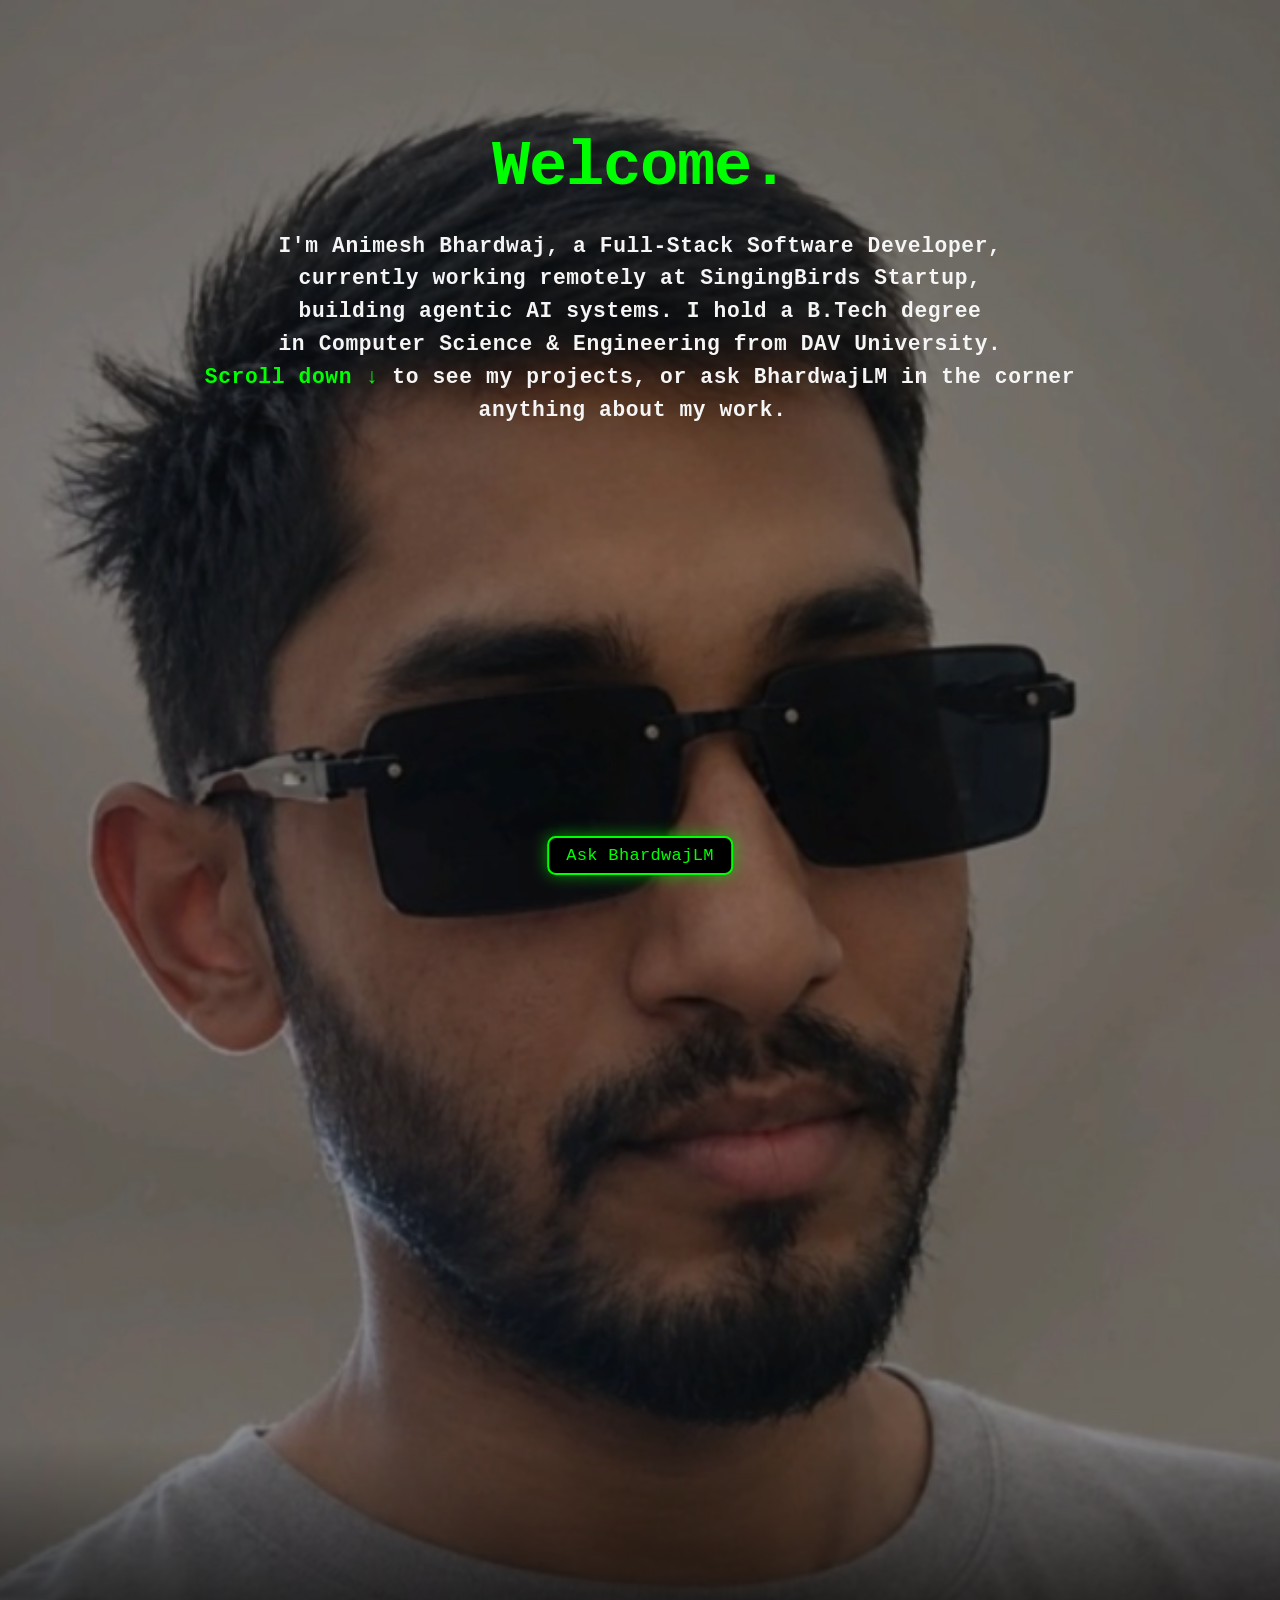
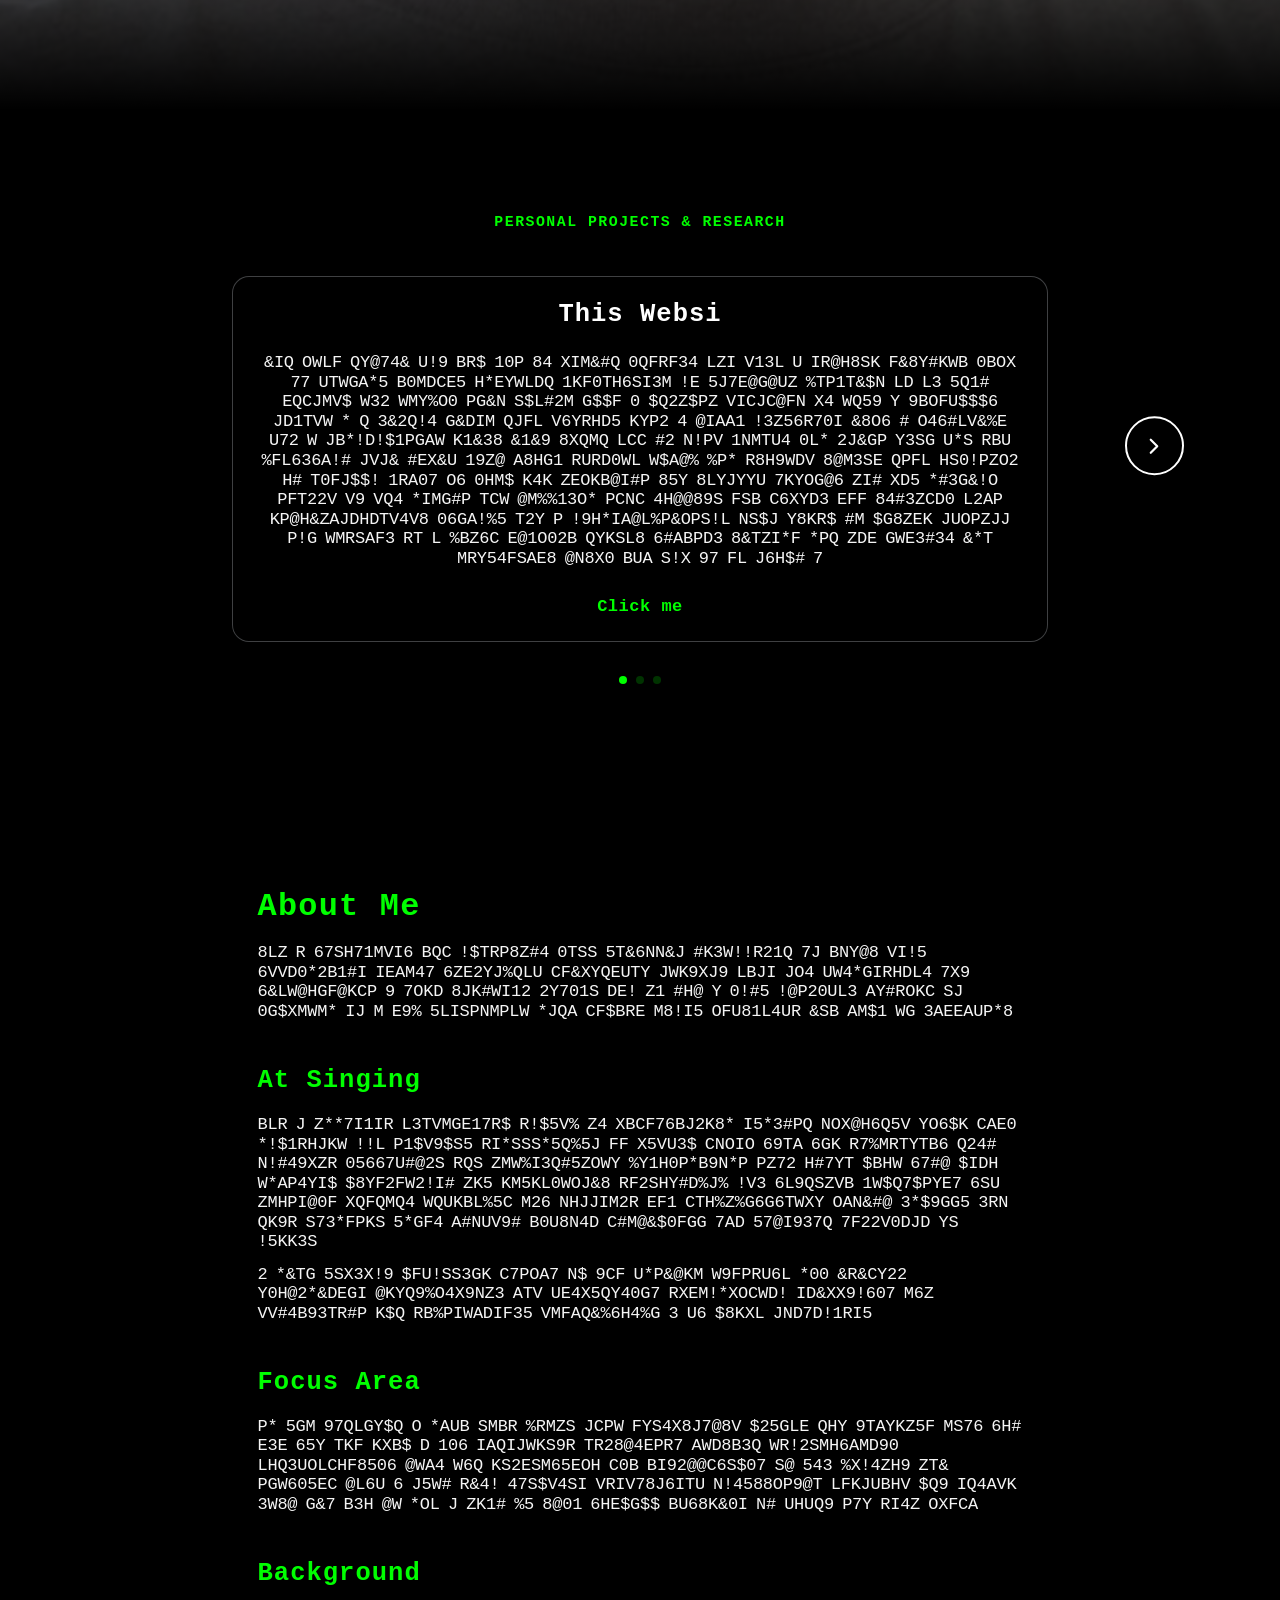
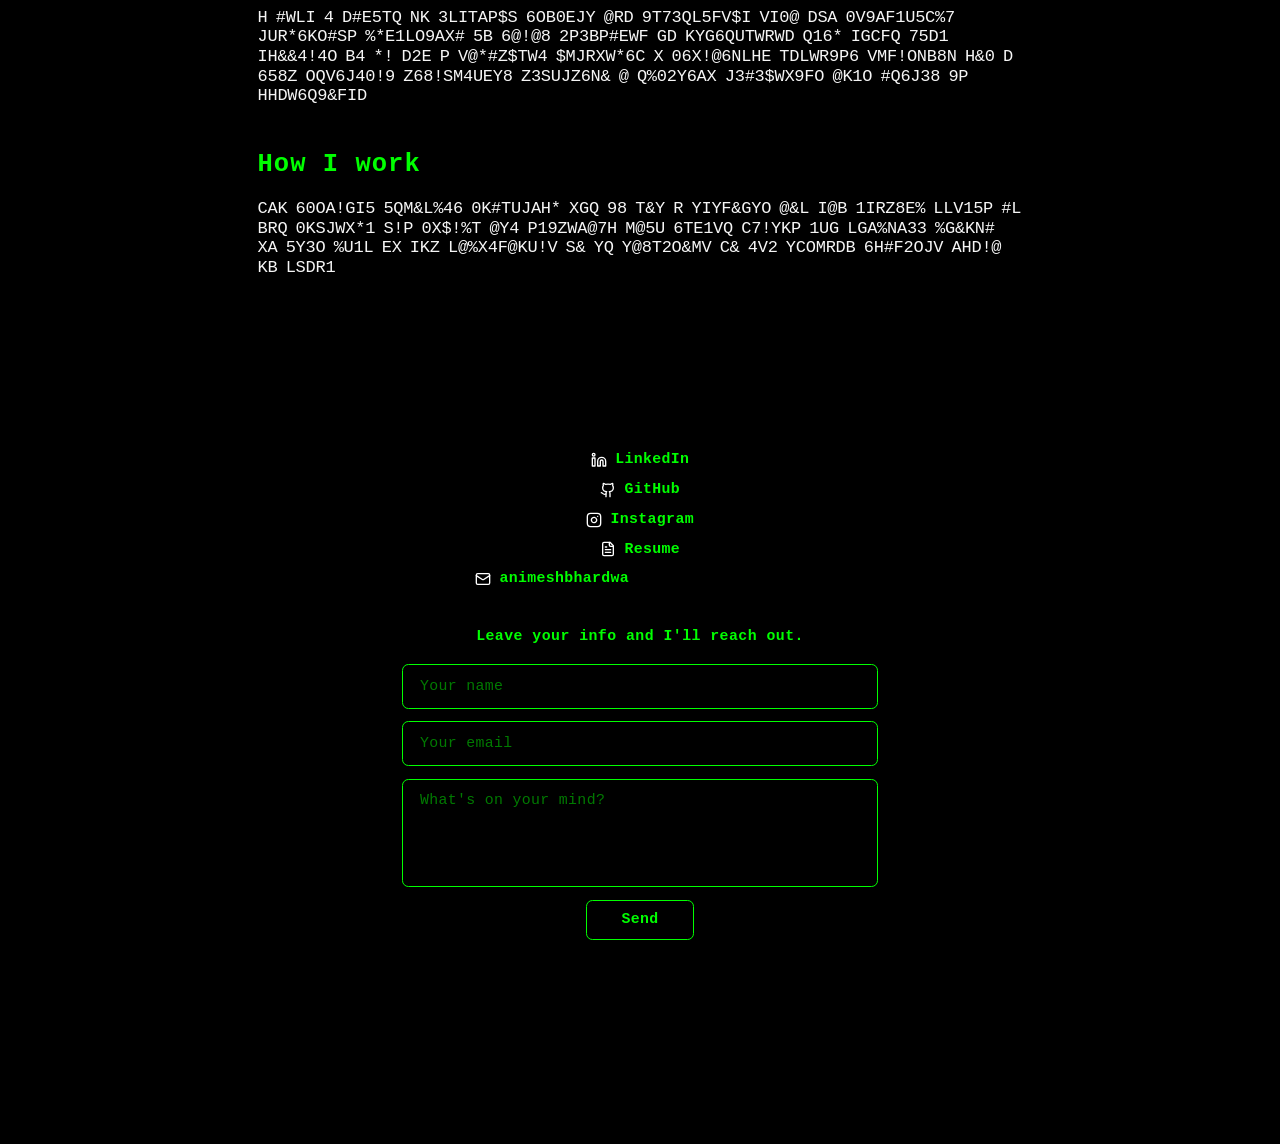
==== commit 44472b6f: "Replace old site with new Next.js portfolio (static export)" ====
--- a/index.html
+++ b/index.html
@@ -1,362 +1,6 @@
-<!DOCTYPE html>
-<html lang="en">
-
-<head>
-  <meta charset="UTF-8" />
-  <meta name="viewport" content="width=device-width, initial-scale=1.0" />
-
-  <!-- Page Title -->
-  <title>Animesh Bhardwaj | Full Stack Developer & Backend Enthusiast</title>
-
-  <!-- Primary Meta Tags -->
-  <meta name="title" content="Animesh Bhardwaj | Full Stack Developer & Backend Enthusiast" />
-  <meta name="description"
-    content="Official portfolio of Animesh Bhardwaj. Computer Science Engineer showcasing full-stack projects, backend systems, and technical experience." />
-  <meta name="keywords"
-    content="Animesh Bhardwaj, Portfolio, Full Stack Developer, Backend Developer, Computer Science, GitHub Pages" />
-  <meta name="author" content="Animesh Bhardwaj" />
-
-  <!-- Open Graph / Social Media Preview (LinkedIn, Twitter, WhatsApp) -->
-  <meta property="og:type" content="website" />
-  <meta property="og:url" content="https://animeshbhardwajofficial.github.io/" />
-  <meta property="og:title" content="Animesh Bhardwaj | Full Stack Developer" />
-  <meta property="og:description"
-    content="Explore my full-stack projects, software engineering skills, and experience." />
-  <meta property="og:image" content="https://animeshbhardwajofficial.github.io/assets/profile.png" />
-
-  <!-- Twitter Card -->
-  <meta property="twitter:card" content="summary_large_image" />
-  <meta property="twitter:url" content="https://animeshbhardwajofficial.github.io/" />
-  <meta property="twitter:title" content="Animesh Bhardwaj | Full Stack Developer" />
-  <meta property="twitter:description"
-    content="Explore my full-stack projects, software engineering skills, and experience." />
-  <meta property="twitter:image" content="https://animeshbhardwajofficial.github.io/assets/profile.png" />
-
-  <!-- Google Search Console Verification -->
-  <meta name="google-site-verification" content="W6JcZVfTnyMjs2bS0-VTtoTME2dCdvqIk0FVzl72h80" />
-
-  <!-- Stylesheet -->
-  <link rel="stylesheet" href="style.css" />
-</head>
-
-<body>
-
-  <nav>
-    <span class="logo">Animesh Bhardwaj</span>
-    <div class="nav-links">
-      <a href="#about">About</a>
-      <a href="#experience">Experience</a>
-      <a href="#projects">Projects</a>
-      <a href="#skills">Skills</a>
-      <a href="#certifications">Certifications</a>
-      <a href="#education">Education</a>
-      <a href="#contact">Contact</a>
-    </div>
-  </nav>
-
-  <div class="hero">
-    <div class="hero-inner">
-      <img src="assets/profile.png" class="avatar-img" alt="Animesh Bhardwaj">
-      <div class="hero-text">
-        <h1>Animesh Bhardwaj</h1>
-        <div class="role">Full Stack Developer &mdash; React, Node.js &amp; PostgreSQL</div>
-        <div class="hero-tags">
-          <span class="tag">React</span>
-          <span class="tag">Node.js</span>
-          <span class="tag">Express</span>
-          <span class="tag">PostgreSQL</span>
-          <span class="tag">Prisma ORM</span>
-          <span class="tag">MongoDB</span>
-        </div>
-        <div class="hero-stats">
-          <div class="stat">
-            <div class="num">15+</div>
-            <div class="lbl">API Endpoints Built</div>
-          </div>
-          <div class="stat">
-            <div class="num">20+</div>
-            <div class="lbl">Issues Resolved</div>
-          </div>
-          <div class="stat">
-            <div class="num">30%</div>
-            <div class="lbl">Faster Rendering</div>
-          </div>
-          <div class="stat">
-            <div class="num">3</div>
-            <div class="lbl">User Roles Shipped</div>
-          </div>
-        </div>
-        <div class="hero-btns">
-          <a href="mailto:animeshbhardwajofficial@gmail.com" class="btn btn-primary">Email Me</a>
-          <a href="https://linkedin.com/in/animeshbhardwajofficial" target="_blank" rel="noopener noreferrer"
-            class="btn btn-outline">LinkedIn</a>
-          <a href="https://github.com/animeshbhardwajofficial" target="_blank" rel="noopener noreferrer"
-            class="btn btn-outline">GitHub</a>
-          <a href="assets/resume.pdf" download class="btn btn-outline">Resume</a>
-        </div>
-      </div>
-    </div>
-  </div>
-
-  <div class="container">
-
-    <div class="section" id="about">
-      <div class="section-title">About Me</div>
-      <p class="about-text">
-        Full-Stack Web Developer with hands-on experience building production-ready applications, executing clean
-        database schemas, and integrating third-party APIs. I thrive at the intersection of frontend usability and
-        backend logic
-        — structuring code that delivers real, measurable application performance.
-      </p>
-      <div class="metrics-row">
-        <div class="metric-card">
-          <div class="m-num">15+</div>
-          <div class="m-lbl">DB Operations Integrated</div>
-        </div>
-        <div class="metric-card">
-          <div class="m-num">20+</div>
-          <div class="m-lbl">Screens Redesigned</div>
-        </div>
-        <div class="metric-card">
-          <div class="m-num">30%</div>
-          <div class="m-lbl">Faster Page Load</div>
-        </div>
-        <div class="metric-card">
-          <div class="m-num">5+</div>
-          <div class="m-lbl">Browsers Tested</div>
-        </div>
-      </div>
-    </div>
-
-    <div class="section" id="experience">
-      <div class="section-title">Experience</div>
-
-      <div class="exp-item">
-        <div class="exp-dot-wrap">
-          <div class="exp-dot"></div>
-        </div>
-        <div style="flex:1">
-          <div class="exp-header">
-            <div class="exp-title">Software Development Intern</div>
-            <span class="exp-date">2026 &ndash; Present</span>
-          </div>
-          <div class="exp-company">SingingBirds Startup &middot; Remote</div>
-          <ul class="exp-bullets">
-            <li>Developed responsive application features using React, HTML, CSS and JavaScript, delivering 10+ frontend
-              improvements with consistent cross-browser compatibility and reusable components</li>
-            <li>Built REST APIs with Node.js, Express.js and PostgreSQL, integrating 15+ database operations supporting
-              scalable application features</li>
-            <li>Customized content workflows and resolved 20+ implementation issues via Git pull requests while
-              maintaining responsive layouts and delivery timelines</li>
-            <li>Optimized application performance by debugging frontend and backend components, reducing rendering
-              delays by 15% across browsers and devices</li>
-            <li>Implemented Claude-based automation using third-party API integration, contributing 2 AI agent workflows
-              during Agile sprint planning</li>
-          </ul>
-          <div class="exp-tags">
-            <span class="exp-tag">React</span>
-            <span class="exp-tag">Node.js</span>
-            <span class="exp-tag">PostgreSQL</span>
-            <span class="exp-tag">REST APIs</span>
-            <span class="exp-tag">Agile</span>
-          </div>
-        </div>
-      </div>
-    </div>
-
-    <div class="section" id="projects">
-      <div class="section-title">Featured Projects</div>
-
-      <div class="exp-item">
-        <div class="exp-dot-wrap">
-          <div class="exp-dot"></div>
-          <div class="exp-line"></div>
-        </div>
-        <div style="flex:1">
-          <div class="exp-header">
-            <div class="exp-title">StudyZen Learning Platform</div>
-            <span class="exp-date"><a href="https://github.com/animeshbhardwajofficial/studyzen" target="_blank"
-                rel="noopener noreferrer" style="color:#2e7dd1;text-decoration:none;">GitHub &rarr;</a></span>
-          </div>
-          <div class="exp-company">Full-Stack Learning Platform</div>
-          <ul class="exp-bullets">
-            <li>Developed a full-stack learning platform supporting 3 user roles with secure authentication and
-              responsive user experiences</li>
-            <li>Built responsive dashboards and reusable components, improving navigation across 20+ application screens
-            </li>
-            <li>Implemented 15+ REST API endpoints using Express.js and MongoDB for authentication, course management,
-              and protected workflows</li>
-            <li>Reduced component duplication by 30% through optimized, scalable React architecture</li>
-            <li>Tested across 5+ browsers, fixing layout inconsistencies through structured debugging</li>
-          </ul>
-          <div class="exp-tags">
-            <span class="exp-tag">React</span>
-            <span class="exp-tag">Node.js</span>
-            <span class="exp-tag">Express</span>
-            <span class="exp-tag">MongoDB</span>
-          </div>
-        </div>
-      </div>
-
-      <div class="exp-item">
-        <div class="exp-dot-wrap">
-          <div class="exp-dot"></div>
-        </div>
-        <div style="flex:1">
-          <div class="exp-header">
-            <div class="exp-title">Photography Portfolio Website</div>
-            <span class="exp-date"><a href="https://amarvideogaya.site.je/" target="_blank" rel="noopener noreferrer"
-                style="color:#2e7dd1;text-decoration:none;">Live Site &rarr;</a></span>
-          </div>
-          <div class="exp-company">Client Website &middot; WordPress</div>
-          <ul class="exp-bullets">
-            <li>Designed and deployed a responsive portfolio site delivering 15+ professionally structured pages for
-              desktop and mobile</li>
-            <li>Customized the Astra theme with Elementor, achieving consistent layouts across 5+ major browsers</li>
-            <li>Improved page load speed by 30% through image compression, lazy loading, and clean page structures</li>
-            <li>Configured SEO fundamentals including metadata, clean URLs, and alt attributes across 15+ pages</li>
-            <li>Managed deployment, plugin configuration, domain integration, and SSL setup for 100% secure availability
-            </li>
-          </ul>
-          <div class="exp-tags">
-            <span class="exp-tag">WordPress</span>
-            <span class="exp-tag">Elementor</span>
-            <span class="exp-tag">SEO</span>
-          </div>
-        </div>
-      </div>
-    </div>
-
-    <div class="section" id="skills">
-      <div class="section-title">Skills</div>
-      <div class="skills-grid">
-        <div class="skill-group">
-          <h4>Frontend</h4>
-          <div class="skill-pills">
-            <span class="skill-pill">HTML5</span>
-            <span class="skill-pill">CSS3</span>
-            <span class="skill-pill">JavaScript</span>
-            <span class="skill-pill">React</span>
-            <span class="skill-pill">Tailwind CSS</span>
-            <span class="skill-pill">Bootstrap</span>
-          </div>
-        </div>
-        <div class="skill-group">
-          <h4>Backend</h4>
-          <div class="skill-pills">
-            <span class="skill-pill">Node.js</span>
-            <span class="skill-pill">Express.js</span>
-            <span class="skill-pill">REST APIs</span>
-            <span class="skill-pill">JWT Authentication</span>
-          </div>
-        </div>
-        <div class="skill-group">
-          <h4>Database</h4>
-          <div class="skill-pills">
-            <span class="skill-pill">MongoDB</span>
-            <span class="skill-pill">PostgreSQL</span>
-            <span class="skill-pill">Prisma ORM</span>
-          </div>
-        </div>
-        <div class="skill-group">
-          <h4>Tools</h4>
-          <div class="skill-pills">
-            <span class="skill-pill">Git</span>
-            <span class="skill-pill">GitHub</span>
-            <span class="skill-pill">VS Code</span>
-            <span class="skill-pill">WordPress</span>
-            <span class="skill-pill">Elementor</span>
-            <span class="skill-pill">Postman</span>
-          </div>
-        </div>
-      </div>
-    </div>
-
-    <div class="section" id="certifications">
-      <div class="section-title">Certifications</div>
-      <div class="certs-grid">
-        <div class="cert-card">
-          <div class="cert-icon">JS</div>
-          <div>
-            <div class="cert-name">JavaScript Algorithms and Data Structures</div>
-            <div class="cert-issuer">freeCodeCamp</div>
-          </div>
-        </div>
-        <div class="cert-card">
-          <div class="cert-icon">FE</div>
-          <div>
-            <div class="cert-name">Front End Development Libraries</div>
-            <div class="cert-issuer">freeCodeCamp &middot; React, Redux, Bootstrap</div>
-          </div>
-        </div>
-        <div class="cert-card">
-          <div class="cert-icon">BE</div>
-          <div>
-            <div class="cert-name">Back End Development and APIs</div>
-            <div class="cert-issuer">freeCodeCamp &middot; Node.js, Express, MongoDB</div>
-          </div>
-        </div>
-        <div class="cert-card">
-          <div class="cert-icon">RD</div>
-          <div>
-            <div class="cert-name">Responsive Web Design</div>
-            <div class="cert-issuer">freeCodeCamp &middot; HTML, CSS, Flexbox &amp; Grid</div>
-          </div>
-        </div>
-      </div>
-    </div>
-
-    <div class="section" id="education">
-      <div class="section-title">Education</div>
-      <div class="cert-card" style="grid-column:1/-1;">
-        <div class="cert-icon">🎓</div>
-        <div>
-          <div class="cert-name">Bachelor of Technology (B.Tech), Computer Science &amp; Engineering</div>
-          <div class="cert-issuer">DAV University, Jalandhar &middot; 2022 &ndash; 2026</div>
-        </div>
-      </div>
-    </div>
-
-    <div class="section" id="contact">
-      <div class="section-title">Contact</div>
-      <div class="contact-grid">
-        <a href="mailto:animeshbhardwajofficial@gmail.com" class="contact-card"
-          style="text-decoration:none; color:inherit;">
-          <div class="contact-label">Email</div>
-          <div class="contact-value">animeshbhardwajofficial@gmail.com</div>
-        </a>
-        <a href="https://linkedin.com/in/animeshbhardwajofficial" target="_blank" rel="noopener noreferrer"
-          class="contact-card" style="text-decoration:none; color:inherit;">
-          <div class="contact-label">LinkedIn</div>
-          <div class="contact-value">linkedin.com/in/animeshbhardwajofficial</div>
-        </a>
-        <a href="https://github.com/animeshbhardwajofficial" target="_blank" rel="noopener noreferrer"
-          class="contact-card" style="text-decoration:none; color:inherit;">
-          <div class="contact-label">GitHub</div>
-          <div class="contact-value">github.com/animeshbhardwajofficial</div>
-        </a>
-        <a href="https://www.google.com/maps/search/?api=1&query=New+Delhi,+India" target="_blank"
-          rel="noopener noreferrer" class="contact-card" style="text-decoration:none; color:inherit;">
-          <div class="contact-label">Location</div>
-          <div class="contact-value">New Delhi, India</div>
-        </a>
-      </div>
-    </div>
-
-  </div>
-
-  <footer>
-    <div class="footer-text">
-      Animesh Bhardwaj &middot; Full Stack Developer &middot; New Delhi, India
-    </div>
-    <div class="footer-links">
-      <a href="https://linkedin.com/in/animeshbhardwajofficial" target="_blank" rel="noopener noreferrer">LinkedIn</a>
-      <a href="https://github.com/animeshbhardwajofficial" target="_blank" rel="noopener noreferrer">GitHub</a>
-      <a href="mailto:animeshbhardwajofficial@gmail.com">Email</a>
-    </div>
-  </footer>
-
-  <script src="script.js"></script>
-</body>
-
-</html>+<!DOCTYPE html><html lang="en"><head><meta charSet="utf-8"/><meta name="viewport" content="width=device-width, initial-scale=1"/><link rel="preload" as="image" href="/assets/profile.png"/><link rel="stylesheet" href="/_next/static/css/9e083c014bcf84d0.css" data-precedence="next"/><link rel="preload" as="script" fetchPriority="low" href="/_next/static/chunks/webpack-82b2ba201d35e58a.js"/><script src="/_next/static/chunks/fd9d1056-4a917af64af6b262.js" async=""></script><script src="/_next/static/chunks/23-6c6b0c7acb6a0a7e.js" async=""></script><script src="/_next/static/chunks/main-app-a719716edf75eef4.js" async=""></script><script src="/_next/static/chunks/832-973e2fc3898004d3.js" async=""></script><script src="/_next/static/chunks/app/page-86858ac971d9964b.js" async=""></script><title>Animesh Bhardwaj - Full Stack Developer Portfolio</title><meta name="description" content="Portfolio of Animesh Bhardwaj, Full-Stack Web Developer."/><link rel="icon" href="/assets/profile.png"/><script src="/_next/static/chunks/polyfills-78c92fac7aa8fdd8.js" noModule=""></script></head><body class="text-neon min-h-screen"><main class="relative bg-black"><section class="relative flex min-h-fit min-[1201px]:min-h-[190vh] flex-col items-center justify-start pt-24 md:pt-32 pb-16 min-[1201px]:pb-0 px-6 text-center overflow-hidden"><div class="absolute inset-0 h-full overflow-hidden bg-black"><img src="/assets/profile.png" alt="" class="hidden min-[1201px]:block w-full h-full object-cover" style="object-position:50% 40%"/><div class="hidden min-[1201px]:block absolute inset-0 bg-black/45"></div><div class="hidden min-[1201px]:block absolute inset-0 bg-black" style="opacity:0"></div><div class="hidden min-[1201px]:block absolute bottom-0 left-0 right-0 h-64 bg-gradient-to-b from-transparent to-black"></div></div><div class="relative z-10 flex flex-col items-center"><img src="/assets/profile.png" alt="Animesh Bhardwaj" class="block min-[1201px]:hidden w-28 h-28 sm:w-32 sm:h-32 rounded-full object-cover border-2 border-neon shadow-neon mb-6" style="object-position:50% 25%"/><h1 class="text-4xl sm:text-5xl md:text-6xl font-bold text-neon" style="letter-spacing:-0.02em"><span class="inline-block align-middle bg-neon ml-1" style="width:0.08em;height:0.9em;opacity:1"></span></h1><div class="relative mt-7 w-full max-w-[900px] text-sm sm:text-base md:text-lg lg:text-xl font-extrabold px-4 sm:px-2" style="line-height:1.55;white-space:pre-line"><p aria-hidden="true" class="invisible">I&#x27;m Animesh Bhardwaj, a Full-Stack Software Developer,
+currently working remotely at SingingBirds Startup,
+building agentic AI systems. I hold a B.Tech degree
+in Computer Science &amp; Engineering from DAV University.
+Scroll down ↓ to see my projects, or ask BhardwajLM in the corner
+anything about my work.</p><p class="absolute inset-0 text-[#F5F5F5]"></p></div></div></section><section class="relative py-24 px-6"><p class="text-center text-neon tracking-widest text-sm font-bold mb-10">PERSONAL PROJECTS &amp; RESEARCH</p><div class="relative max-w-3xl mx-auto"><div class="relative overflow-hidden px-6 py-16 -my-16 -mx-6"><div class="flex gap-6 items-start" draggable="false" style="-webkit-touch-callout:none;-webkit-user-select:none;user-select:none;touch-action:pan-y"><div class="w-full shrink-0"><a href="https://github.com/animeshbhardwajofficial/portfolio" target="_blank" rel="noopener noreferrer" class="block"><div class="rounded-2xl p-5 text-center border cursor-pointer transition-colors duration-300 bg-black/40 border-gray-300/30 backdrop-blur-md" style="transform-origin:center"><h3 class="text-2xl font-bold mb-4 min-h-[2.25rem] transition-colors duration-300 text-white"></h3><p class="text-base transition-colors duration-300 text-[#F5F5F5]" style="letter-spacing:-0.015em;word-spacing:-0.1em;line-height:1.15">The site you&#x27;re on, and the AI you&#x27;re talking to. It&#x27;s a Next.js frontend with an Express backend powering BhardwajLM, an assistant grounded in my real project and resume data rather than a generic chatbot. It runs a two-agent design — a worker agent that answers from a local knowledge base I maintain, and a &quot;cataloguer&quot; agent that hands off to live GitHub API calls when you ask something that needs real code, listing files and pulling actual file contents so answers about my work are grounded, not guessed (you&#x27;ll see the handoff happen in the chat). The frontend uses Next.js App Router and Tailwind with scroll-triggered reveals and a typewriter-style hero built on Framer Motion; the backend is a small Express server routing between the two agents. Ask BhardwajLM below how any of it works →</p><p class="mt-6 text-neon font-extrabold text-base">Click me</p></div></a></div><div class="w-full shrink-0"><a href="https://studymate-beryl-ten.vercel.app/" target="_blank" rel="noopener noreferrer" class="block"><div class="rounded-2xl p-5 text-center border cursor-pointer transition-colors duration-300 bg-black/40 border-gray-300/30 backdrop-blur-md" style="transform-origin:center"><h3 class="text-2xl font-bold mb-4 min-h-[2.25rem] transition-colors duration-300 text-white"></h3><p class="text-base transition-colors duration-300 text-[#F5F5F5]" style="letter-spacing:-0.015em;word-spacing:-0.1em;line-height:1.15">A full-stack learning platform built with React, HTML, CSS, and JavaScript, supporting 3 user roles with secure authentication and responsive user experiences. I built responsive dashboards and reusable components, improving navigation across 20+ application screens, and implemented REST APIs using Express.js and PostgreSQL, enabling 15+ backend endpoints for authentication, course management, and protected workflows. I integrated an efficient frontend architecture with React, reducing component duplication by 30%, and tested the app across 5+ browsers, fixing layout inconsistencies through structured debugging and frontend optimization.</p><p class="mt-6 text-neon font-extrabold text-base">Click me</p></div></a></div><div class="w-full shrink-0"><a href="https://amarvideogaya.site.je" target="_blank" rel="noopener noreferrer" class="block"><div class="rounded-2xl p-5 text-center border cursor-pointer transition-colors duration-300 bg-black/40 border-gray-300/30 backdrop-blur-md" style="transform-origin:center"><h3 class="text-2xl font-bold mb-4 min-h-[2.25rem] transition-colors duration-300 text-white"></h3><p class="text-base transition-colors duration-300 text-[#F5F5F5]" style="letter-spacing:-0.015em;word-spacing:-0.1em;line-height:1.15">A responsive portfolio website built with WordPress, HTML, and CSS, delivering 15+ professionally structured pages for desktop and mobile. I customized the Astra theme with Elementor for consistent layouts across 5+ major browsers with pixel-perfect visual accuracy, and improved performance through image compression, lazy loading, and clean page structure, cutting page load time by 30%. I configured SEO fundamentals — metadata, clean URLs, image alt attributes, and structured content — across all 15+ pages, and managed deployment, plugin configuration, domain integration, and SSL setup for fully secure, reliable availability.</p><p class="mt-6 text-neon font-extrabold text-base">Click me</p></div></a></div></div></div><button aria-label="Next project" class="hidden min-[1201px]:flex absolute right-0 top-1/2 -translate-y-1/2 translate-x-32 w-14 h-14 rounded-full border-2 border-white bg-black text-white items-center justify-center hover:bg-white hover:text-black transition-colors duration-200 z-10"><svg xmlns="http://www.w3.org/2000/svg" width="26" height="26" viewBox="0 0 24 24" fill="none" stroke="currentColor" stroke-width="2" stroke-linecap="round" stroke-linejoin="round" class="lucide lucide-chevron-right"><path d="m9 18 6-6-6-6"></path></svg></button><div class="flex justify-center gap-2 mt-8"><button aria-label="Go to This Website!" class="w-2 h-2 rounded-full transition-colors duration-200 bg-neon"></button><button aria-label="Go to Studymate - Learning Platform" class="w-2 h-2 rounded-full transition-colors duration-200 bg-neon/20"></button><button aria-label="Go to Photography Portfolio Website" class="w-2 h-2 rounded-full transition-colors duration-200 bg-neon/20"></button></div></div></section><section class="relative py-24 px-6 max-w-3xl mx-auto text-left"><div class=""><h2 class="text-3xl font-bold text-neon mb-4"><span class="relative inline-block"><span aria-hidden="true" class="invisible">About Me</span><span class="absolute left-0 top-0 whitespace-nowrap"></span></span></h2><p class="text-base text-[#F5F5F5] mt-3 first:mt-0" style="letter-spacing:-0.015em;word-spacing:-0.1em;line-height:1.15">I&#x27;m a Full-Stack Web Developer with hands-on experience in HTML, CSS, JavaScript, React, WordPress, Responsive Design, SEO, and third-party API integration. I like building things end to end — from database schemas to polished UI — and delivering work that&#x27;s fast, reliable, and easy to maintain.</p></div><div class="mt-10"><h2 class="text-2xl font-bold text-neon mb-4"><span class="relative inline-block"><span aria-hidden="true" class="invisible">At SingingBirds</span><span class="absolute left-0 top-0 whitespace-nowrap"></span></span></h2><p class="text-base text-[#F5F5F5] mt-3 first:mt-0" style="letter-spacing:-0.015em;word-spacing:-0.1em;line-height:1.15">I&#x27;m a Software Development Intern at SingingBirds Startup (Remote), where I&#x27;ve delivered 10+ frontend improvements in React, HTML, CSS, and JavaScript with reusable components and cross-browser consistency. I&#x27;ve built REST APIs with Node.js, Express.js, and PostgreSQL, integrating 15+ database operations for scalable backend features, and resolved 20+ implementation issues through Git pull requests while keeping layouts responsive and delivery timelines on track.</p><p class="text-base text-[#F5F5F5] mt-3 first:mt-0" style="letter-spacing:-0.015em;word-spacing:-0.1em;line-height:1.15">I also reduced rendering delays by 15% through frontend and backend performance optimization, and implemented Claude-based automation via third-party API integration, contributing 2 AI agent workflows.</p></div><div class="mt-10"><h2 class="text-2xl font-bold text-neon mb-4"><span class="relative inline-block"><span aria-hidden="true" class="invisible">Focus Areas</span><span class="absolute left-0 top-0 whitespace-nowrap"></span></span></h2><p class="text-base text-[#F5F5F5] mt-3 first:mt-0" style="letter-spacing:-0.015em;word-spacing:-0.1em;line-height:1.15">On the frontend I work with HTML, CSS, JavaScript, React, and Tailwind CSS. For CMS and web work I use WordPress, Responsive Design, cross-browser compatibility, SEO, and third-party API integration. On the backend and database side I work with Node.js, Express.js, PostgreSQL, MongoDB, and Prisma ORM, and day to day I rely on Git, GitHub, Postman, VS Code, and REST APIs.</p></div><div class="mt-10"><h2 class="text-2xl font-bold text-neon mb-4"><span class="relative inline-block"><span aria-hidden="true" class="invisible">Background</span><span class="absolute left-0 top-0 whitespace-nowrap"></span></span></h2><p class="text-base text-[#F5F5F5] mt-3 first:mt-0" style="letter-spacing:-0.015em;word-spacing:-0.1em;line-height:1.15">I hold a B.Tech in Computer Science and Engineering from DAV University, Jalandhar, graduating in 2026. Alongside my internship, I&#x27;ve built full projects on my own — including StudyZen, a full-stack learning platform, and a live WordPress photography portfolio — handling everything from design to deployment.</p></div><div class="mt-10"><h2 class="text-2xl font-bold text-neon mb-4"><span class="relative inline-block"><span aria-hidden="true" class="invisible">How I work</span><span class="absolute left-0 top-0 whitespace-nowrap"></span></span></h2><p class="text-base text-[#F5F5F5] mt-3 first:mt-0" style="letter-spacing:-0.015em;word-spacing:-0.1em;line-height:1.15">I&#x27;m happiest building something end to end — figuring out the schema, wiring up the backend, and making the interface feel right. Browse the projects above, or feel free to ask BhardwajLM, my AI assistant in the corner, anything about my work.</p></div></section><section class="relative py-16 pb-48 px-6 text-center"><div class="flex flex-col items-center gap-1 mb-8"><a href="https://www.linkedin.com/in/animeshbhardwajofficial" target="_blank" rel="noopener noreferrer" class="flex items-center gap-2 py-0.5 text-neon font-bold text-sm"><svg xmlns="http://www.w3.org/2000/svg" width="16" height="16" viewBox="0 0 24 24" fill="none" stroke="currentColor" stroke-width="2" stroke-linecap="round" stroke-linejoin="round" class="lucide lucide-linkedin text-white shrink-0"><path d="M16 8a6 6 0 0 1 6 6v7h-4v-7a2 2 0 0 0-2-2 2 2 0 0 0-2 2v7h-4v-7a6 6 0 0 1 6-6z"></path><rect width="4" height="12" x="2" y="9"></rect><circle cx="4" cy="4" r="2"></circle></svg><span class="relative inline-block text-left"><span aria-hidden="true" class="invisible text-xs sm:text-sm">LinkedIn</span><span class="absolute left-0 top-0 whitespace-nowrap text-xs sm:text-sm" style="color:#00ff00;transition:color 200ms ease-in-out"></span></span></a><a href="https://github.com/animeshbhardwajofficial" target="_blank" rel="noopener noreferrer" class="flex items-center gap-2 py-0.5 text-neon font-bold text-sm"><svg xmlns="http://www.w3.org/2000/svg" width="16" height="16" viewBox="0 0 24 24" fill="none" stroke="currentColor" stroke-width="2" stroke-linecap="round" stroke-linejoin="round" class="lucide lucide-github text-white shrink-0"><path d="M15 22v-4a4.8 4.8 0 0 0-1-3.5c3 0 6-2 6-5.5.08-1.25-.27-2.48-1-3.5.28-1.15.28-2.35 0-3.5 0 0-1 0-3 1.5-2.64-.5-5.36-.5-8 0C6 2 5 2 5 2c-.3 1.15-.3 2.35 0 3.5A5.403 5.403 0 0 0 4 9c0 3.5 3 5.5 6 5.5-.39.49-.68 1.05-.85 1.65-.17.6-.22 1.23-.15 1.85v4"></path><path d="M9 18c-4.51 2-5-2-7-2"></path></svg><span class="relative inline-block text-left"><span aria-hidden="true" class="invisible text-xs sm:text-sm">GitHub</span><span class="absolute left-0 top-0 whitespace-nowrap text-xs sm:text-sm" style="color:#00ff00;transition:color 200ms ease-in-out"></span></span></a><a href="https://www.instagram.com/animeshbhardwajofficial" target="_blank" rel="noopener noreferrer" class="flex items-center gap-2 py-0.5 text-neon font-bold text-sm"><svg xmlns="http://www.w3.org/2000/svg" width="16" height="16" viewBox="0 0 24 24" fill="none" stroke="currentColor" stroke-width="2" stroke-linecap="round" stroke-linejoin="round" class="lucide lucide-instagram text-white shrink-0"><rect width="20" height="20" x="2" y="2" rx="5" ry="5"></rect><path d="M16 11.37A4 4 0 1 1 12.63 8 4 4 0 0 1 16 11.37z"></path><line x1="17.5" x2="17.51" y1="6.5" y2="6.5"></line></svg><span class="relative inline-block text-left"><span aria-hidden="true" class="invisible text-xs sm:text-sm">Instagram</span><span class="absolute left-0 top-0 whitespace-nowrap text-xs sm:text-sm" style="color:#00ff00;transition:color 200ms ease-in-out"></span></span></a><a href="/assets/resume.pdf" download="" rel="noopener noreferrer" class="flex items-center gap-2 py-0.5 text-neon font-bold text-sm"><svg xmlns="http://www.w3.org/2000/svg" width="16" height="16" viewBox="0 0 24 24" fill="none" stroke="currentColor" stroke-width="2" stroke-linecap="round" stroke-linejoin="round" class="lucide lucide-file-text text-white shrink-0"><path d="M15 2H6a2 2 0 0 0-2 2v16a2 2 0 0 0 2 2h12a2 2 0 0 0 2-2V7Z"></path><path d="M14 2v4a2 2 0 0 0 2 2h4"></path><path d="M10 9H8"></path><path d="M16 13H8"></path><path d="M16 17H8"></path></svg><span class="relative inline-block text-left"><span aria-hidden="true" class="invisible text-xs sm:text-sm">Resume</span><span class="absolute left-0 top-0 whitespace-nowrap text-xs sm:text-sm" style="color:#00ff00;transition:color 200ms ease-in-out"></span></span></a><a href="mailto:animeshbhardwajofficial@gmail.com" rel="noopener noreferrer" class="flex items-center gap-2 py-0.5 text-neon font-bold text-sm"><svg xmlns="http://www.w3.org/2000/svg" width="16" height="16" viewBox="0 0 24 24" fill="none" stroke="currentColor" stroke-width="2" stroke-linecap="round" stroke-linejoin="round" class="lucide lucide-mail text-white shrink-0"><rect width="20" height="16" x="2" y="4" rx="2"></rect><path d="m22 7-8.97 5.7a1.94 1.94 0 0 1-2.06 0L2 7"></path></svg><span class="relative inline-block text-left"><span aria-hidden="true" class="invisible text-xs sm:text-sm">animeshbhardwajofficial@gmail.com</span><span class="absolute left-0 top-0 whitespace-nowrap text-xs sm:text-sm" style="color:#00ff00;transition:color 200ms ease-in-out"></span></span></a></div><p class="text-neon font-bold mb-4 text-sm">Leave your info and I&#x27;ll reach out.</p><form class="max-w-md mx-auto flex flex-col gap-3"><input placeholder="Your name" required="" class="bg-black border border-neon rounded-md px-4 py-2.5 text-sm text-neon placeholder-neon-dim/60 focus:outline-none" name="name" value=""/><input type="email" placeholder="Your email" required="" class="bg-black border border-neon rounded-md px-4 py-2.5 text-sm text-neon placeholder-neon-dim/60 focus:outline-none" name="email" value=""/><textarea name="message" placeholder="What&#x27;s on your mind?" required="" rows="4" class="bg-black border border-neon rounded-md px-4 py-2.5 text-sm text-neon placeholder-neon-dim/60 focus:outline-none resize-none"></textarea><button type="submit" class="mx-auto border border-neon rounded-md px-8 py-2 font-bold text-sm" style="background-color:transparent;color:#00ff00;transition:background-color 200ms ease-in-out, color 200ms ease-in-out">Send</button></form></section><button aria-label="Toggle BhardwajLM chat" class="fixed bottom-6 left-1/2 -translate-x-1/2 z-40 px-4 h-9 rounded-lg border-2 border-neon bg-black text-neon flex items-center justify-center text-base font-normal whitespace-nowrap" style="box-shadow:0 0 8px rgba(0,255,0,0.35)">Ask BhardwajLM</button></main><script src="/_next/static/chunks/webpack-82b2ba201d35e58a.js" async=""></script><script>(self.__next_f=self.__next_f||[]).push([0]);self.__next_f.push([2,null])</script><script>self.__next_f.push([1,"1:HL[\"/_next/static/css/9e083c014bcf84d0.css\",\"style\"]\n"])</script><script>self.__next_f.push([1,"2:I[5751,[],\"\"]\n4:I[4426,[\"832\",\"static/chunks/832-973e2fc3898004d3.js\",\"931\",\"static/chunks/app/page-86858ac971d9964b.js\"],\"default\"]\n5:I[2233,[\"832\",\"static/chunks/832-973e2fc3898004d3.js\",\"931\",\"static/chunks/app/page-86858ac971d9964b.js\"],\"default\"]\n6:I[7509,[\"832\",\"static/chunks/832-973e2fc3898004d3.js\",\"931\",\"static/chunks/app/page-86858ac971d9964b.js\"],\"default\"]\n7:I[813,[\"832\",\"static/chunks/832-973e2fc3898004d3.js\",\"931\",\"static/chunks/app/page-86858ac971d9964b.js\"],\"default\"]\n8:I[2627,[\"832\",\"static/chunks/832-973e2fc3898004d3.js\",\"931\",\"static/chunks/app/page-86858ac971d9964b.js\"],\"default\"]\n9:I[9275,[],\"\"]\na:I[1343,[],\"\"]\nc:I[6130,[],\"\"]\nd:[]\n"])</script><script>self.__next_f.push([1,"0:[[[\"$\",\"link\",\"0\",{\"rel\":\"stylesheet\",\"href\":\"/_next/static/css/9e083c014bcf84d0.css\",\"precedence\":\"next\",\"crossOrigin\":\"$undefined\"}]],[\"$\",\"$L2\",null,{\"buildId\":\"hTmXi5I7TldsTLHkIR-To\",\"assetPrefix\":\"\",\"initialCanonicalUrl\":\"/\",\"initialTree\":[\"\",{\"children\":[\"__PAGE__\",{}]},\"$undefined\",\"$undefined\",true],\"initialSeedData\":[\"\",{\"children\":[\"__PAGE__\",{},[[\"$L3\",[\"$\",\"main\",null,{\"className\":\"relative bg-black\",\"children\":[[\"$\",\"$L4\",null,{}],[\"$\",\"$L5\",null,{}],[\"$\",\"$L6\",null,{}],[\"$\",\"$L7\",null,{}],[\"$\",\"$L8\",null,{}]]}]],null],null]},[[\"$\",\"html\",null,{\"lang\":\"en\",\"children\":[\"$\",\"body\",null,{\"className\":\"text-neon min-h-screen\",\"children\":[\"$\",\"$L9\",null,{\"parallelRouterKey\":\"children\",\"segmentPath\":[\"children\"],\"error\":\"$undefined\",\"errorStyles\":\"$undefined\",\"errorScripts\":\"$undefined\",\"template\":[\"$\",\"$La\",null,{}],\"templateStyles\":\"$undefined\",\"templateScripts\":\"$undefined\",\"notFound\":[[\"$\",\"title\",null,{\"children\":\"404: This page could not be found.\"}],[\"$\",\"div\",null,{\"style\":{\"fontFamily\":\"system-ui,\\\"Segoe UI\\\",Roboto,Helvetica,Arial,sans-serif,\\\"Apple Color Emoji\\\",\\\"Segoe UI Emoji\\\"\",\"height\":\"100vh\",\"textAlign\":\"center\",\"display\":\"flex\",\"flexDirection\":\"column\",\"alignItems\":\"center\",\"justifyContent\":\"center\"},\"children\":[\"$\",\"div\",null,{\"children\":[[\"$\",\"style\",null,{\"dangerouslySetInnerHTML\":{\"__html\":\"body{color:#000;background:#fff;margin:0}.next-error-h1{border-right:1px solid rgba(0,0,0,.3)}@media (prefers-color-scheme:dark){body{color:#fff;background:#000}.next-error-h1{border-right:1px solid rgba(255,255,255,.3)}}\"}}],[\"$\",\"h1\",null,{\"className\":\"next-error-h1\",\"style\":{\"display\":\"inline-block\",\"margin\":\"0 20px 0 0\",\"padding\":\"0 23px 0 0\",\"fontSize\":24,\"fontWeight\":500,\"verticalAlign\":\"top\",\"lineHeight\":\"49px\"},\"children\":\"404\"}],[\"$\",\"div\",null,{\"style\":{\"display\":\"inline-block\"},\"children\":[\"$\",\"h2\",null,{\"style\":{\"fontSize\":14,\"fontWeight\":400,\"lineHeight\":\"49px\",\"margin\":0},\"children\":\"This page could not be found.\"}]}]]}]}]],\"notFoundStyles\":[],\"styles\":null}]}]}],null],null],\"couldBeIntercepted\":false,\"initialHead\":[null,\"$Lb\"],\"globalErrorComponent\":\"$c\",\"missingSlots\":\"$Wd\"}]]\n"])</script><script>self.__next_f.push([1,"b:[[\"$\",\"meta\",\"0\",{\"name\":\"viewport\",\"content\":\"width=device-width, initial-scale=1\"}],[\"$\",\"meta\",\"1\",{\"charSet\":\"utf-8\"}],[\"$\",\"title\",\"2\",{\"children\":\"Animesh Bhardwaj - Full Stack Developer Portfolio\"}],[\"$\",\"meta\",\"3\",{\"name\":\"description\",\"content\":\"Portfolio of Animesh Bhardwaj, Full-Stack Web Developer.\"}],[\"$\",\"link\",\"4\",{\"rel\":\"icon\",\"href\":\"/assets/profile.png\"}]]\n3:null\n"])</script></body></html>
--- a/_next/static/css/9e083c014bcf84d0.css
+++ b/_next/static/css/9e083c014bcf84d0.css
@@ -0,0 +1,3 @@
+*,:after,:before{--tw-border-spacing-x:0;--tw-border-spacing-y:0;--tw-translate-x:0;--tw-translate-y:0;--tw-rotate:0;--tw-skew-x:0;--tw-skew-y:0;--tw-scale-x:1;--tw-scale-y:1;--tw-pan-x: ;--tw-pan-y: ;--tw-pinch-zoom: ;--tw-scroll-snap-strictness:proximity;--tw-gradient-from-position: ;--tw-gradient-via-position: ;--tw-gradient-to-position: ;--tw-ordinal: ;--tw-slashed-zero: ;--tw-numeric-figure: ;--tw-numeric-spacing: ;--tw-numeric-fraction: ;--tw-ring-inset: ;--tw-ring-offset-width:0px;--tw-ring-offset-color:#fff;--tw-ring-color:rgba(59,130,246,.5);--tw-ring-offset-shadow:0 0 #0000;--tw-ring-shadow:0 0 #0000;--tw-shadow:0 0 #0000;--tw-shadow-colored:0 0 #0000;--tw-blur: ;--tw-brightness: ;--tw-contrast: ;--tw-grayscale: ;--tw-hue-rotate: ;--tw-invert: ;--tw-saturate: ;--tw-sepia: ;--tw-drop-shadow: ;--tw-backdrop-blur: ;--tw-backdrop-brightness: ;--tw-backdrop-contrast: ;--tw-backdrop-grayscale: ;--tw-backdrop-hue-rotate: ;--tw-backdrop-invert: ;--tw-backdrop-opacity: ;--tw-backdrop-saturate: ;--tw-backdrop-sepia: ;--tw-contain-size: ;--tw-contain-layout: ;--tw-contain-paint: ;--tw-contain-style: }::backdrop{--tw-border-spacing-x:0;--tw-border-spacing-y:0;--tw-translate-x:0;--tw-translate-y:0;--tw-rotate:0;--tw-skew-x:0;--tw-skew-y:0;--tw-scale-x:1;--tw-scale-y:1;--tw-pan-x: ;--tw-pan-y: ;--tw-pinch-zoom: ;--tw-scroll-snap-strictness:proximity;--tw-gradient-from-position: ;--tw-gradient-via-position: ;--tw-gradient-to-position: ;--tw-ordinal: ;--tw-slashed-zero: ;--tw-numeric-figure: ;--tw-numeric-spacing: ;--tw-numeric-fraction: ;--tw-ring-inset: ;--tw-ring-offset-width:0px;--tw-ring-offset-color:#fff;--tw-ring-color:rgba(59,130,246,.5);--tw-ring-offset-shadow:0 0 #0000;--tw-ring-shadow:0 0 #0000;--tw-shadow:0 0 #0000;--tw-shadow-colored:0 0 #0000;--tw-blur: ;--tw-brightness: ;--tw-contrast: ;--tw-grayscale: ;--tw-hue-rotate: ;--tw-invert: ;--tw-saturate: ;--tw-sepia: ;--tw-drop-shadow: ;--tw-backdrop-blur: ;--tw-backdrop-brightness: ;--tw-backdrop-contrast: ;--tw-backdrop-grayscale: ;--tw-backdrop-hue-rotate: ;--tw-backdrop-invert: ;--tw-backdrop-opacity: ;--tw-backdrop-saturate: ;--tw-backdrop-sepia: ;--tw-contain-size: ;--tw-contain-layout: ;--tw-contain-paint: ;--tw-contain-style: }/*
+! tailwindcss v3.4.19 | MIT License | https://tailwindcss.com
+*/*,:after,:before{box-sizing:border-box;border:0 solid #e5e7eb}:after,:before{--tw-content:""}:host,html{line-height:1.5;-webkit-text-size-adjust:100%;-moz-tab-size:4;-o-tab-size:4;tab-size:4;font-family:ui-sans-serif,system-ui,sans-serif,Apple Color Emoji,Segoe UI Emoji,Segoe UI Symbol,Noto Color Emoji;font-feature-settings:normal;font-variation-settings:normal;-webkit-tap-highlight-color:transparent}body{margin:0;line-height:inherit}hr{height:0;color:inherit;border-top-width:1px}abbr:where([title]){-webkit-text-decoration:underline dotted;text-decoration:underline dotted}h1,h2,h3,h4,h5,h6{font-size:inherit;font-weight:inherit}a{color:inherit;text-decoration:inherit}b,strong{font-weight:bolder}code,kbd,pre,samp{font-family:JetBrains Mono,Fira Code,Courier New,monospace;font-feature-settings:normal;font-variation-settings:normal;font-size:1em}small{font-size:80%}sub,sup{font-size:75%;line-height:0;position:relative;vertical-align:baseline}sub{bottom:-.25em}sup{top:-.5em}table{text-indent:0;border-color:inherit;border-collapse:collapse}button,input,optgroup,select,textarea{font-family:inherit;font-feature-settings:inherit;font-variation-settings:inherit;font-size:100%;font-weight:inherit;line-height:inherit;letter-spacing:inherit;color:inherit;margin:0;padding:0}button,select{text-transform:none}button,input:where([type=button]),input:where([type=reset]),input:where([type=submit]){-webkit-appearance:button;background-color:transparent;background-image:none}:-moz-focusring{outline:auto}:-moz-ui-invalid{box-shadow:none}progress{vertical-align:baseline}::-webkit-inner-spin-button,::-webkit-outer-spin-button{height:auto}[type=search]{-webkit-appearance:textfield;outline-offset:-2px}::-webkit-search-decoration{-webkit-appearance:none}::-webkit-file-upload-button{-webkit-appearance:button;font:inherit}summary{display:list-item}blockquote,dd,dl,figure,h1,h2,h3,h4,h5,h6,hr,p,pre{margin:0}fieldset{margin:0}fieldset,legend{padding:0}menu,ol,ul{list-style:none;margin:0;padding:0}dialog{padding:0}textarea{resize:vertical}input::-moz-placeholder,textarea::-moz-placeholder{opacity:1;color:#9ca3af}input::placeholder,textarea::placeholder{opacity:1;color:#9ca3af}[role=button],button{cursor:pointer}:disabled{cursor:default}audio,canvas,embed,iframe,img,object,svg,video{display:block;vertical-align:middle}img,video{max-width:100%;height:auto}[hidden]:where(:not([hidden=until-found])){display:none}.container{width:100%}@media (min-width:640px){.container{max-width:640px}}@media (min-width:768px){.container{max-width:768px}}@media (min-width:1024px){.container{max-width:1024px}}@media (min-width:1280px){.container{max-width:1280px}}@media (min-width:1536px){.container{max-width:1536px}}.visible{visibility:visible}.invisible{visibility:hidden}.static{position:static}.fixed{position:fixed}.absolute{position:absolute}.relative{position:relative}.inset-0{inset:0}.bottom-0{bottom:0}.bottom-24{bottom:6rem}.bottom-6{bottom:1.5rem}.left-0{left:0}.left-1\/2{left:50%}.right-0{right:0}.top-0{top:0}.top-1\/2{top:50%}.-z-10{z-index:-10}.-z-20{z-index:-20}.z-10{z-index:10}.z-40{z-index:40}.z-50{z-index:50}.-mx-6{margin-left:-1.5rem;margin-right:-1.5rem}.-my-16{margin-top:-4rem;margin-bottom:-4rem}.mx-auto{margin-left:auto;margin-right:auto}.mb-10{margin-bottom:2.5rem}.mb-2{margin-bottom:.5rem}.mb-4{margin-bottom:1rem}.mb-6{margin-bottom:1.5rem}.mb-8{margin-bottom:2rem}.ml-1{margin-left:.25rem}.mr-2{margin-right:.5rem}.mr-\[0\.25em\]{margin-right:.25em}.mt-1{margin-top:.25rem}.mt-10{margin-top:2.5rem}.mt-2{margin-top:.5rem}.mt-3{margin-top:.75rem}.mt-4{margin-top:1rem}.mt-6{margin-top:1.5rem}.mt-7{margin-top:1.75rem}.mt-8{margin-top:2rem}.block{display:block}.inline-block{display:inline-block}.flex{display:flex}.inline-flex{display:inline-flex}.grid{display:grid}.hidden{display:none}.h-1\/3{height:33.333333%}.h-12{height:3rem}.h-14{height:3.5rem}.h-2{height:.5rem}.h-28{height:7rem}.h-64{height:16rem}.h-9{height:2.25rem}.h-full{height:100%}.max-h-\[80vh\]{max-height:80vh}.min-h-\[2\.25rem\]{min-height:2.25rem}.min-h-fit{min-height:-moz-fit-content;min-height:fit-content}.min-h-screen{min-height:100vh}.w-14{width:3.5rem}.w-2{width:.5rem}.w-28{width:7rem}.w-72{width:18rem}.w-\[calc\(100vw-2rem\)\]{width:calc(100vw - 2rem)}.w-full{width:100%}.min-w-\[230px\]{min-width:230px}.max-w-3xl{max-width:48rem}.max-w-80{max-width:20rem}.max-w-\[900px\]{max-width:900px}.max-w-md{max-width:28rem}.max-w-xl{max-width:36rem}.shrink-0{flex-shrink:0}.-translate-x-1\/2{--tw-translate-x:-50%}.-translate-x-1\/2,.-translate-x-32{transform:translate(var(--tw-translate-x),var(--tw-translate-y)) rotate(var(--tw-rotate)) skewX(var(--tw-skew-x)) skewY(var(--tw-skew-y)) scaleX(var(--tw-scale-x)) scaleY(var(--tw-scale-y))}.-translate-x-32{--tw-translate-x:-8rem}.-translate-y-1\/2{--tw-translate-y:-50%}.-translate-y-1\/2,.translate-x-32{transform:translate(var(--tw-translate-x),var(--tw-translate-y)) rotate(var(--tw-rotate)) skewX(var(--tw-skew-x)) skewY(var(--tw-skew-y)) scaleX(var(--tw-scale-x)) scaleY(var(--tw-scale-y))}.translate-x-32{--tw-translate-x:8rem}@keyframes scan{0%{transform:translateY(-100%)}to{transform:translateY(400%)}}.animate-scan{animation:scan 8s linear infinite}.cursor-pointer{cursor:pointer}.resize-none{resize:none}.resize{resize:both}.list-inside{list-style-position:inside}.list-disc{list-style-type:disc}.flex-col{flex-direction:column}.flex-wrap{flex-wrap:wrap}.items-start{align-items:flex-start}.items-center{align-items:center}.items-baseline{align-items:baseline}.justify-start{justify-content:flex-start}.justify-center{justify-content:center}.justify-between{justify-content:space-between}.gap-1{gap:.25rem}.gap-2{gap:.5rem}.gap-3{gap:.75rem}.gap-4{gap:1rem}.gap-6{gap:1.5rem}.space-y-2>:not([hidden])~:not([hidden]){--tw-space-y-reverse:0;margin-top:calc(.5rem * calc(1 - var(--tw-space-y-reverse)));margin-bottom:calc(.5rem * var(--tw-space-y-reverse))}.space-y-4>:not([hidden])~:not([hidden]){--tw-space-y-reverse:0;margin-top:calc(1rem * calc(1 - var(--tw-space-y-reverse)));margin-bottom:calc(1rem * var(--tw-space-y-reverse))}.overflow-hidden{overflow:hidden}.overflow-y-auto{overflow-y:auto}.whitespace-nowrap{white-space:nowrap}.rounded{border-radius:.25rem}.rounded-2xl{border-radius:1rem}.rounded-\[10px\]{border-radius:10px}.rounded-full{border-radius:9999px}.rounded-lg{border-radius:.5rem}.rounded-md{border-radius:.375rem}.rounded-xl{border-radius:.75rem}.border{border-width:1px}.border-2{border-width:2px}.border-b{border-bottom-width:1px}.border-t{border-top-width:1px}.border-gray-300\/30{border-color:rgba(209,213,219,.3)}.border-neon{--tw-border-opacity:1;border-color:rgb(0 255 0/var(--tw-border-opacity,1))}.border-neon\/20{border-color:rgba(0,255,0,.2)}.border-neon\/30{border-color:rgba(0,255,0,.3)}.border-neon\/40{border-color:rgba(0,255,0,.4)}.border-white{--tw-border-opacity:1;border-color:rgb(255 255 255/var(--tw-border-opacity,1))}.bg-bg-card{background-color:hsla(0,0%,8%,.75)}.bg-black{--tw-bg-opacity:1;background-color:rgb(0 0 0/var(--tw-bg-opacity,1))}.bg-black\/15{background-color:rgba(0,0,0,.15)}.bg-black\/40{background-color:rgba(0,0,0,.4)}.bg-black\/45{background-color:rgba(0,0,0,.45)}.bg-black\/80{background-color:rgba(0,0,0,.8)}.bg-neon{--tw-bg-opacity:1;background-color:rgb(0 255 0/var(--tw-bg-opacity,1))}.bg-neon\/20{background-color:rgba(0,255,0,.2)}.bg-transparent{background-color:transparent}.bg-white{--tw-bg-opacity:1;background-color:rgb(255 255 255/var(--tw-bg-opacity,1))}.bg-gradient-to-b{background-image:linear-gradient(to bottom,var(--tw-gradient-stops))}.from-transparent{--tw-gradient-from:transparent var(--tw-gradient-from-position);--tw-gradient-to:transparent var(--tw-gradient-to-position);--tw-gradient-stops:var(--tw-gradient-from),var(--tw-gradient-to)}.via-neon\/5{--tw-gradient-to:rgba(0,255,0,0) var(--tw-gradient-to-position);--tw-gradient-stops:var(--tw-gradient-from),rgba(0,255,0,.05) var(--tw-gradient-via-position),var(--tw-gradient-to)}.to-black{--tw-gradient-to:#000 var(--tw-gradient-to-position)}.to-transparent{--tw-gradient-to:transparent var(--tw-gradient-to-position)}.object-cover{-o-object-fit:cover;object-fit:cover}.object-top{-o-object-position:top;object-position:top}.p-5{padding:1.25rem}.p-6{padding:1.5rem}.px-2{padding-left:.5rem;padding-right:.5rem}.px-3{padding-left:.75rem;padding-right:.75rem}.px-4{padding-left:1rem;padding-right:1rem}.px-6{padding-left:1.5rem;padding-right:1.5rem}.px-8{padding-left:2rem;padding-right:2rem}.py-0\.5{padding-top:.125rem;padding-bottom:.125rem}.py-1{padding-top:.25rem;padding-bottom:.25rem}.py-12{padding-top:3rem;padding-bottom:3rem}.py-16{padding-top:4rem;padding-bottom:4rem}.py-2{padding-top:.5rem;padding-bottom:.5rem}.py-2\.5{padding-top:.625rem;padding-bottom:.625rem}.py-24{padding-top:6rem;padding-bottom:6rem}.py-6{padding-top:1.5rem;padding-bottom:1.5rem}.pb-16{padding-bottom:4rem}.pb-2{padding-bottom:.5rem}.pb-48{padding-bottom:12rem}.pt-24{padding-top:6rem}.text-left{text-align:left}.text-center{text-align:center}.align-middle{vertical-align:middle}.font-mono{font-family:JetBrains Mono,Fira Code,Courier New,monospace}.text-2xl{font-size:1.5rem;line-height:2rem}.text-3xl{font-size:1.875rem;line-height:2.25rem}.text-4xl{font-size:2.25rem;line-height:2.5rem}.text-base{font-size:1rem;line-height:1.5rem}.text-sm{font-size:.875rem;line-height:1.25rem}.text-xl{font-size:1.25rem;line-height:1.75rem}.text-xs{font-size:.75rem;line-height:1rem}.font-bold{font-weight:700}.font-extrabold{font-weight:800}.font-normal{font-weight:400}.uppercase{text-transform:uppercase}.leading-none{line-height:1}.tracking-widest{letter-spacing:.1em}.text-\[\#F5F5F5\]{--tw-text-opacity:1;color:rgb(245 245 245/var(--tw-text-opacity,1))}.text-black{--tw-text-opacity:1;color:rgb(0 0 0/var(--tw-text-opacity,1))}.text-neon{--tw-text-opacity:1;color:rgb(0 255 0/var(--tw-text-opacity,1))}.text-neon-dim{--tw-text-opacity:1;color:rgb(0 204 0/var(--tw-text-opacity,1))}.text-neon\/30{color:rgba(0,255,0,.3)}.text-neon\/50{color:rgba(0,255,0,.5)}.text-red-400{--tw-text-opacity:1;color:rgb(248 113 113/var(--tw-text-opacity,1))}.text-white{--tw-text-opacity:1;color:rgb(255 255 255/var(--tw-text-opacity,1))}.placeholder-neon-dim\/60::-moz-placeholder{color:rgba(0,204,0,.6)}.placeholder-neon-dim\/60::placeholder{color:rgba(0,204,0,.6)}.opacity-20{opacity:.2}.shadow-neon{--tw-shadow:0 0 5px #0f0,0 0 20px rgba(0,255,0,.5);--tw-shadow-colored:0 0 5px var(--tw-shadow-color),0 0 20px var(--tw-shadow-color)}.shadow-neon,.shadow-neonLg{box-shadow:var(--tw-ring-offset-shadow,0 0 #0000),var(--tw-ring-shadow,0 0 #0000),var(--tw-shadow)}.shadow-neonLg{--tw-shadow:0 0 10px #0f0,0 0 40px rgba(0,255,0,.6);--tw-shadow-colored:0 0 10px var(--tw-shadow-color),0 0 40px var(--tw-shadow-color)}.shadow-xl{--tw-shadow:0 20px 25px -5px rgba(0,0,0,.1),0 8px 10px -6px rgba(0,0,0,.1);--tw-shadow-colored:0 20px 25px -5px var(--tw-shadow-color),0 8px 10px -6px var(--tw-shadow-color);box-shadow:var(--tw-ring-offset-shadow,0 0 #0000),var(--tw-ring-shadow,0 0 #0000),var(--tw-shadow)}.shadow-neon{--tw-shadow-color:#0f0;--tw-shadow:var(--tw-shadow-colored)}.backdrop-blur-md{--tw-backdrop-blur:blur(12px)}.backdrop-blur-md,.backdrop-blur-sm{backdrop-filter:var(--tw-backdrop-blur) var(--tw-backdrop-brightness) var(--tw-backdrop-contrast) var(--tw-backdrop-grayscale) var(--tw-backdrop-hue-rotate) var(--tw-backdrop-invert) var(--tw-backdrop-opacity) var(--tw-backdrop-saturate) var(--tw-backdrop-sepia)}.backdrop-blur-sm{--tw-backdrop-blur:blur(4px)}.transition{transition-property:color,background-color,border-color,text-decoration-color,fill,stroke,opacity,box-shadow,transform,filter,backdrop-filter;transition-timing-function:cubic-bezier(.4,0,.2,1);transition-duration:.15s}.transition-colors{transition-property:color,background-color,border-color,text-decoration-color,fill,stroke;transition-timing-function:cubic-bezier(.4,0,.2,1);transition-duration:.15s}.transition-shadow{transition-property:box-shadow;transition-timing-function:cubic-bezier(.4,0,.2,1);transition-duration:.15s}.duration-200{transition-duration:.2s}.duration-300{transition-duration:.3s}.ease-in-out{transition-timing-function:cubic-bezier(.4,0,.2,1)}.ease-out{transition-timing-function:cubic-bezier(0,0,.2,1)}@import url("https://fonts.googleapis.com/css2?family=JetBrains+Mono:wght@400;500;700;800&display=swap");body,html{color:#0f6;font-family:JetBrains Mono,Fira Code,Courier New,monospace;scroll-behavior:smooth;font-size:17px;letter-spacing:.02em;line-height:1.7;overflow-x:hidden;max-width:100vw}li,p{letter-spacing:.03em}h1,h2,h3{letter-spacing:.04em}::-moz-selection{background:#0f6;color:#000}::selection{background:#0f6;color:#000}::-webkit-scrollbar{width:8px}::-webkit-scrollbar-track{background:#0a0a0a}::-webkit-scrollbar-thumb{background:#0f6;border-radius:4px}@media (prefers-reduced-motion:reduce){*,:after,:before{animation-duration:.01ms!important;animation-iteration-count:1!important;transition-duration:.01ms!important;scroll-behavior:auto!important}}@keyframes cursorBlinkInline{0%,49%{opacity:1}50%,to{opacity:0}}@keyframes widgetGlowPulse{0%,to{box-shadow:0 0 6px rgba(0,255,0,.3)}50%{box-shadow:0 0 18px rgba(0,255,0,.8)}}.first\:mt-0:first-child{margin-top:0}.hover\:border-neon:hover{--tw-border-opacity:1;border-color:rgb(0 255 0/var(--tw-border-opacity,1))}.hover\:bg-white:hover{--tw-bg-opacity:1;background-color:rgb(255 255 255/var(--tw-bg-opacity,1))}.hover\:text-black:hover{--tw-text-opacity:1;color:rgb(0 0 0/var(--tw-text-opacity,1))}.hover\:text-neon:hover{--tw-text-opacity:1;color:rgb(0 255 0/var(--tw-text-opacity,1))}.hover\:shadow-neon:hover{--tw-shadow:0 0 5px #0f0,0 0 20px rgba(0,255,0,.5);--tw-shadow-colored:0 0 5px var(--tw-shadow-color),0 0 20px var(--tw-shadow-color)}.hover\:shadow-neon:hover,.hover\:shadow-neonLg:hover{box-shadow:var(--tw-ring-offset-shadow,0 0 #0000),var(--tw-ring-shadow,0 0 #0000),var(--tw-shadow)}.hover\:shadow-neonLg:hover{--tw-shadow:0 0 10px #0f0,0 0 40px rgba(0,255,0,.6);--tw-shadow-colored:0 0 10px var(--tw-shadow-color),0 0 40px var(--tw-shadow-color)}.hover\:shadow-neon:hover{--tw-shadow-color:#0f0;--tw-shadow:var(--tw-shadow-colored)}.focus\:border-neon:focus{--tw-border-opacity:1;border-color:rgb(0 255 0/var(--tw-border-opacity,1))}.focus\:outline-none:focus{outline:2px solid transparent;outline-offset:2px}@media (min-width:640px){.sm\:h-32{height:8rem}.sm\:w-32{width:8rem}.sm\:px-2{padding-left:.5rem;padding-right:.5rem}.sm\:text-5xl{font-size:3rem;line-height:1}.sm\:text-base{font-size:1rem;line-height:1.5rem}.sm\:text-sm{font-size:.875rem;line-height:1.25rem}}@media (min-width:768px){.md\:pt-32{padding-top:8rem}.md\:text-6xl{font-size:3.75rem;line-height:1}.md\:text-lg{font-size:1.125rem;line-height:1.75rem}}@media (min-width:1024px){.lg\:text-xl{font-size:1.25rem;line-height:1.75rem}}@media (min-width:1201px){.min-\[1201px\]\:block{display:block}.min-\[1201px\]\:flex{display:flex}.min-\[1201px\]\:hidden{display:none}.min-\[1201px\]\:min-h-\[190vh\]{min-height:190vh}.min-\[1201px\]\:pb-0{padding-bottom:0}}
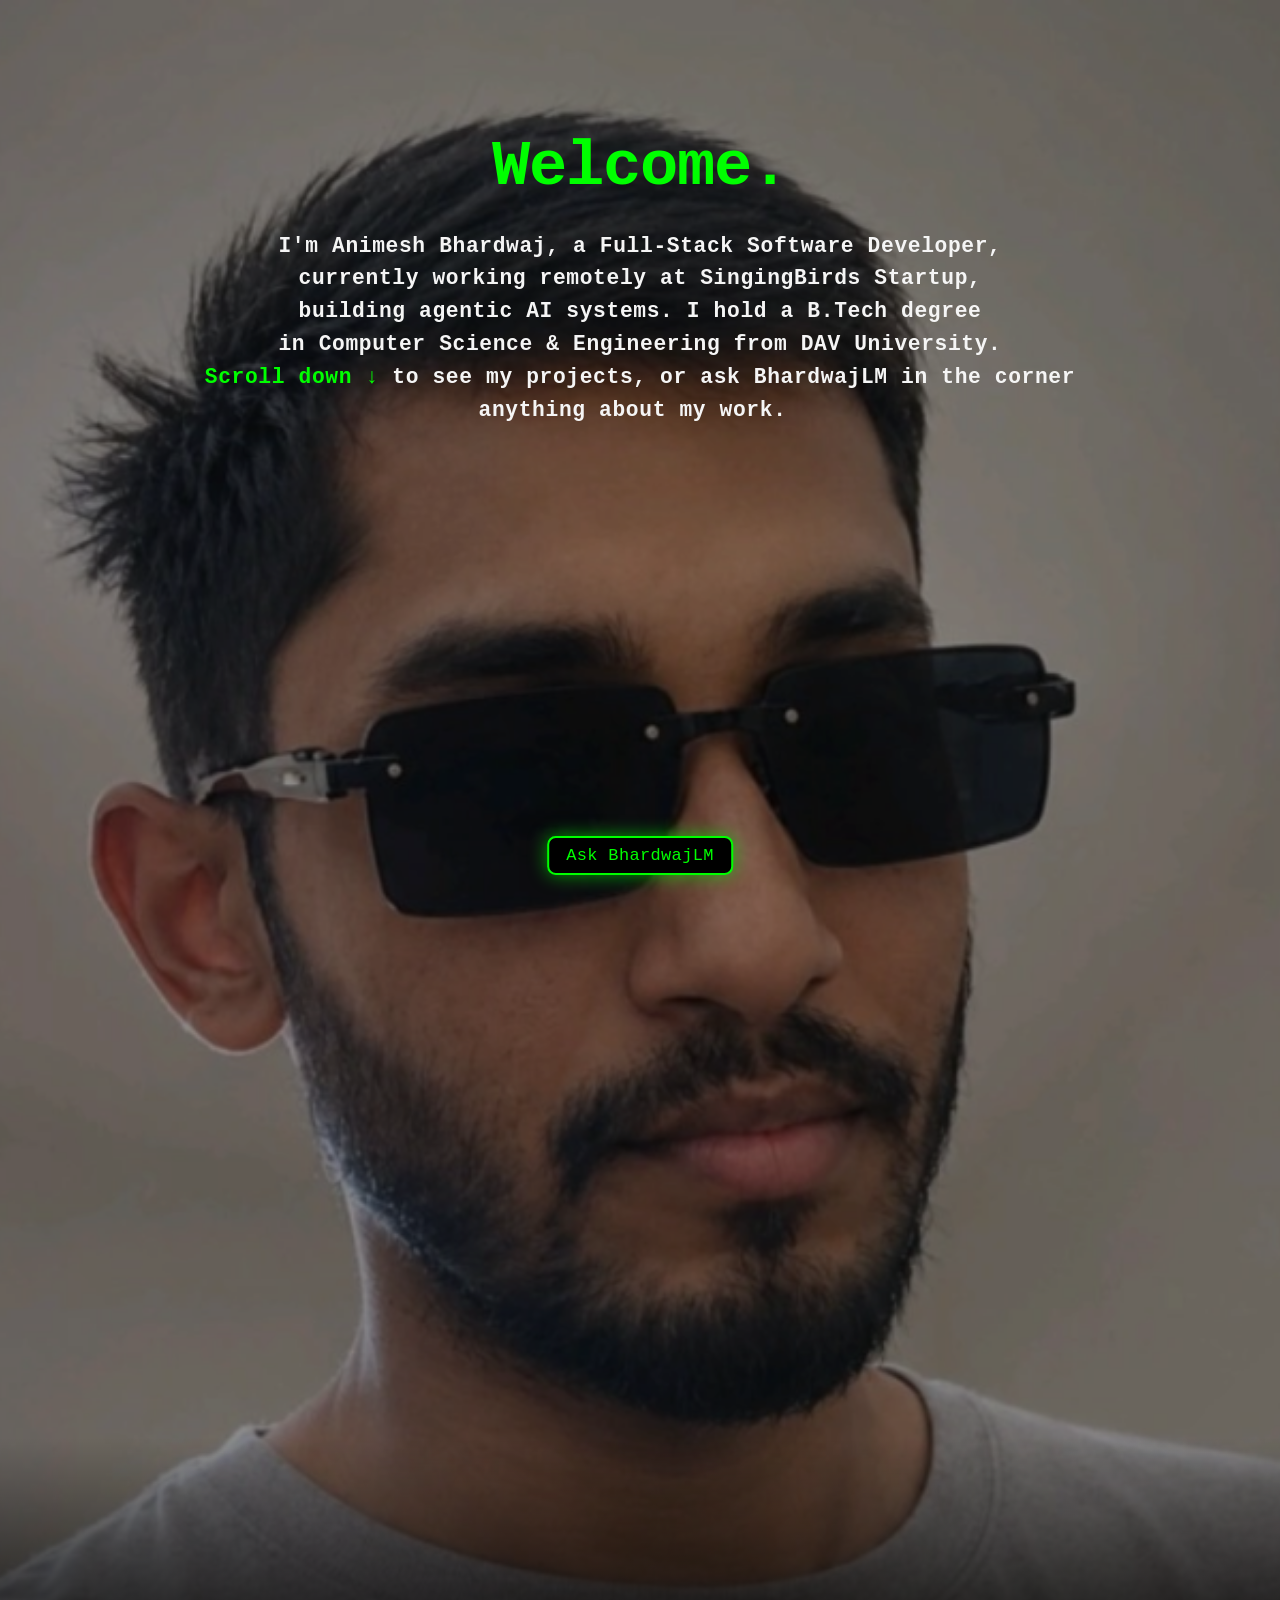
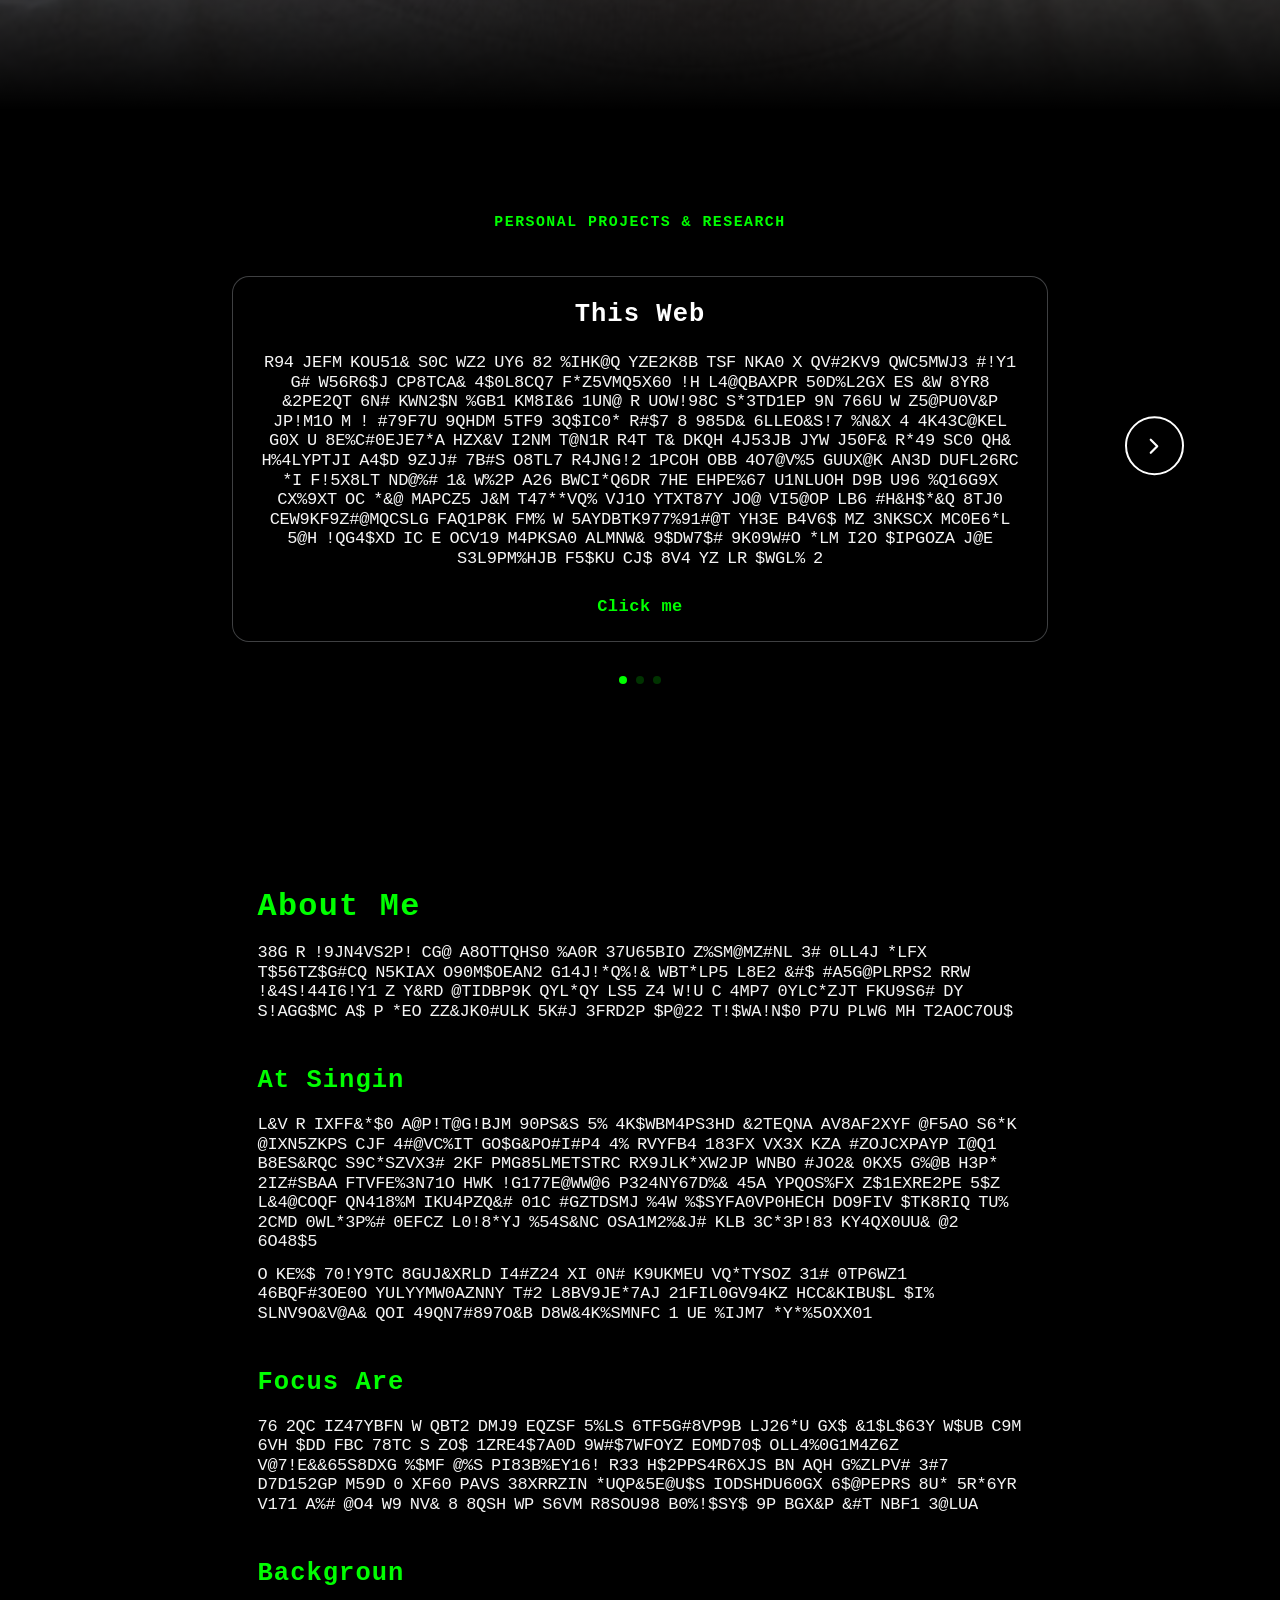
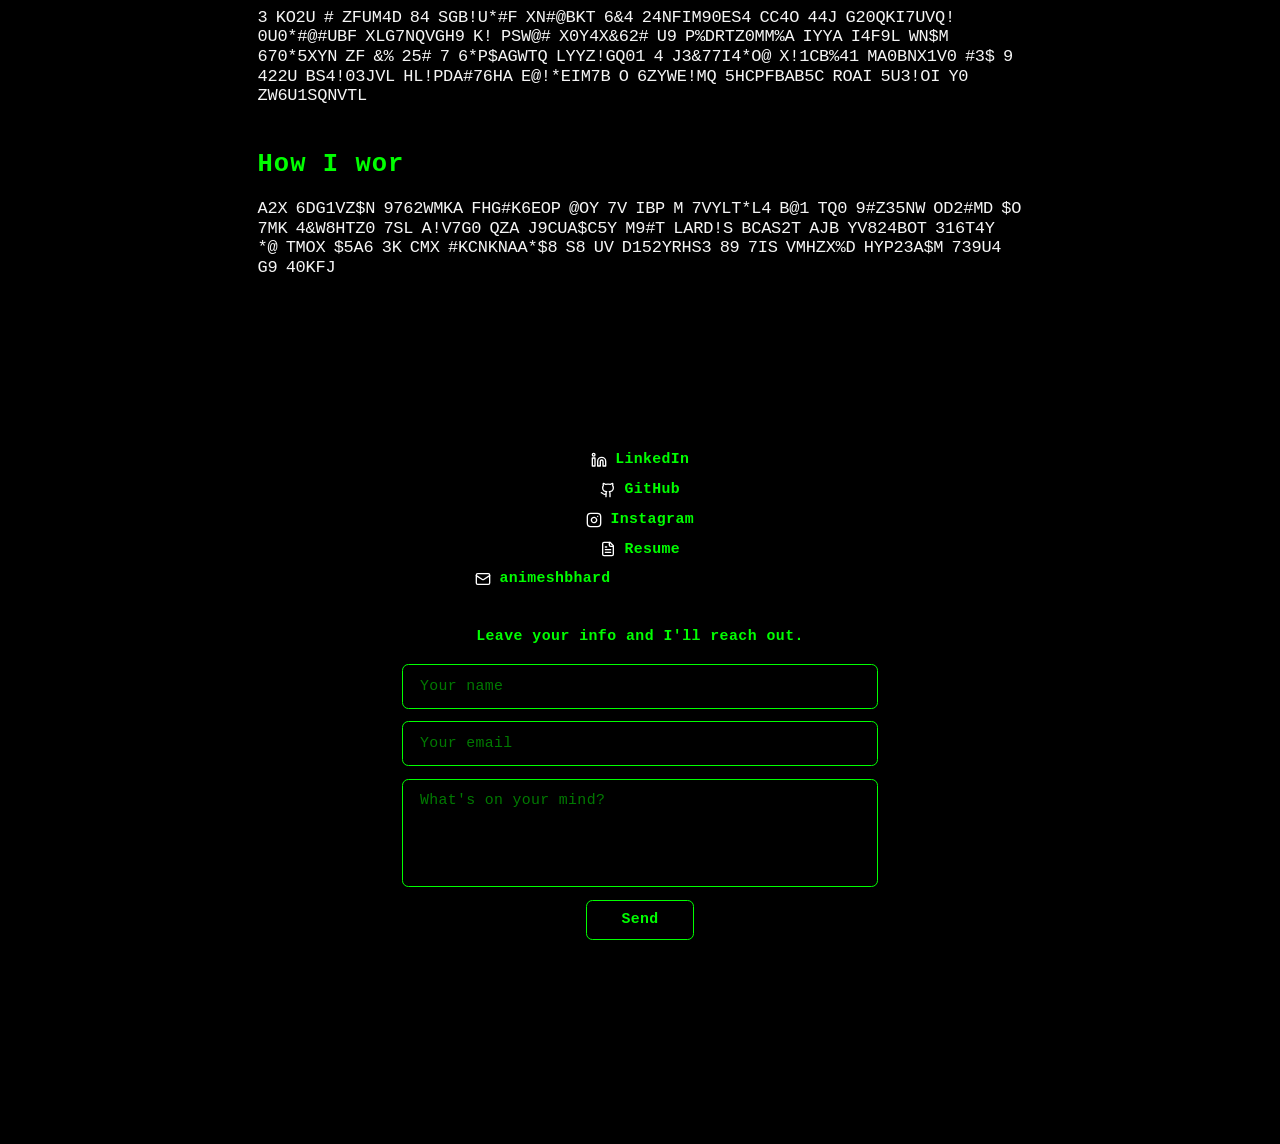
==== commit be0c4dc1: "Add SEO metadata, JSON-LD person schema, robots.txt, sitemap.xml" ====
--- a/index.html
+++ b/index.html
@@ -1,6 +1,6 @@
-<!DOCTYPE html><html lang="en"><head><meta charSet="utf-8"/><meta name="viewport" content="width=device-width, initial-scale=1"/><link rel="preload" as="image" href="/assets/profile.png"/><link rel="stylesheet" href="/_next/static/css/9e083c014bcf84d0.css" data-precedence="next"/><link rel="preload" as="script" fetchPriority="low" href="/_next/static/chunks/webpack-82b2ba201d35e58a.js"/><script src="/_next/static/chunks/fd9d1056-4a917af64af6b262.js" async=""></script><script src="/_next/static/chunks/23-6c6b0c7acb6a0a7e.js" async=""></script><script src="/_next/static/chunks/main-app-a719716edf75eef4.js" async=""></script><script src="/_next/static/chunks/832-973e2fc3898004d3.js" async=""></script><script src="/_next/static/chunks/app/page-86858ac971d9964b.js" async=""></script><title>Animesh Bhardwaj - Full Stack Developer Portfolio</title><meta name="description" content="Portfolio of Animesh Bhardwaj, Full-Stack Web Developer."/><link rel="icon" href="/assets/profile.png"/><script src="/_next/static/chunks/polyfills-78c92fac7aa8fdd8.js" noModule=""></script></head><body class="text-neon min-h-screen"><main class="relative bg-black"><section class="relative flex min-h-fit min-[1201px]:min-h-[190vh] flex-col items-center justify-start pt-24 md:pt-32 pb-16 min-[1201px]:pb-0 px-6 text-center overflow-hidden"><div class="absolute inset-0 h-full overflow-hidden bg-black"><img src="/assets/profile.png" alt="" class="hidden min-[1201px]:block w-full h-full object-cover" style="object-position:50% 40%"/><div class="hidden min-[1201px]:block absolute inset-0 bg-black/45"></div><div class="hidden min-[1201px]:block absolute inset-0 bg-black" style="opacity:0"></div><div class="hidden min-[1201px]:block absolute bottom-0 left-0 right-0 h-64 bg-gradient-to-b from-transparent to-black"></div></div><div class="relative z-10 flex flex-col items-center"><img src="/assets/profile.png" alt="Animesh Bhardwaj" class="block min-[1201px]:hidden w-28 h-28 sm:w-32 sm:h-32 rounded-full object-cover border-2 border-neon shadow-neon mb-6" style="object-position:50% 25%"/><h1 class="text-4xl sm:text-5xl md:text-6xl font-bold text-neon" style="letter-spacing:-0.02em"><span class="inline-block align-middle bg-neon ml-1" style="width:0.08em;height:0.9em;opacity:1"></span></h1><div class="relative mt-7 w-full max-w-[900px] text-sm sm:text-base md:text-lg lg:text-xl font-extrabold px-4 sm:px-2" style="line-height:1.55;white-space:pre-line"><p aria-hidden="true" class="invisible">I&#x27;m Animesh Bhardwaj, a Full-Stack Software Developer,
+<!DOCTYPE html><html lang="en"><head><meta charSet="utf-8"/><meta name="viewport" content="width=device-width, initial-scale=1"/><link rel="preload" as="image" href="/assets/profile.png"/><link rel="stylesheet" href="/_next/static/css/9e083c014bcf84d0.css" data-precedence="next"/><link rel="preload" as="script" fetchPriority="low" href="/_next/static/chunks/webpack-82b2ba201d35e58a.js"/><script src="/_next/static/chunks/fd9d1056-4a917af64af6b262.js" async=""></script><script src="/_next/static/chunks/23-6c6b0c7acb6a0a7e.js" async=""></script><script src="/_next/static/chunks/main-app-a719716edf75eef4.js" async=""></script><script src="/_next/static/chunks/832-973e2fc3898004d3.js" async=""></script><script src="/_next/static/chunks/app/page-86858ac971d9964b.js" async=""></script><title>Animesh Bhardwaj — Full-Stack Software Developer</title><meta name="description" content="Animesh Bhardwaj is a Full-Stack Software Developer building agentic AI systems, developer tools, and production-grade web applications. B.Tech CSE graduate from DAV University, currently at SingingBirds Startup."/><link rel="author" href="https://animeshbhardwajofficial.github.io"/><meta name="author" content="Animesh Bhardwaj"/><meta name="keywords" content="Animesh Bhardwaj,Animesh Bhardwaj official,Animesh Bhardwaj portfolio,Animesh Bhardwaj developer,Animesh Bhardwaj Full Stack Developer,animeshbhardwajofficial"/><meta name="creator" content="Animesh Bhardwaj"/><link rel="canonical" href="https://animeshbhardwajofficial.github.io"/><meta property="og:title" content="Animesh Bhardwaj — Full-Stack Software Developer"/><meta property="og:description" content="Full-Stack Software Developer building agentic AI systems, developer tools, and production-grade web applications."/><meta property="og:url" content="https://animeshbhardwajofficial.github.io"/><meta property="og:site_name" content="Animesh Bhardwaj Portfolio"/><meta property="og:image" content="https://animeshbhardwajofficial.github.io/assets/profile.png"/><meta property="og:image:width" content="800"/><meta property="og:image:height" content="800"/><meta property="og:image:alt" content="Animesh Bhardwaj"/><meta property="og:type" content="website"/><meta name="twitter:card" content="summary"/><meta name="twitter:title" content="Animesh Bhardwaj — Full-Stack Software Developer"/><meta name="twitter:description" content="Full-Stack Software Developer building agentic AI systems, developer tools, and production-grade web applications."/><meta name="twitter:image" content="https://animeshbhardwajofficial.github.io/assets/profile.png"/><link rel="icon" href="/assets/profile.png"/><script type="application/ld+json">{"@context":"https://schema.org","@type":"Person","name":"Animesh Bhardwaj","url":"https://animeshbhardwajofficial.github.io","image":"https://animeshbhardwajofficial.github.io/assets/profile.png","jobTitle":"Full-Stack Software Developer","description":"Full-Stack Software Developer building agentic AI systems, developer tools, and production-grade web applications.","alumniOf":{"@type":"CollegeOrUniversity","name":"DAV University, Jalandhar"},"worksFor":{"@type":"Organization","name":"SingingBirds Startup"},"sameAs":["https://www.linkedin.com/in/animeshbhardwajofficial","https://github.com/animeshbhardwajofficial","https://www.instagram.com/animeshbhardwajofficial","https://animeshbhardwajofficial.vercel.app"]}</script><script src="/_next/static/chunks/polyfills-78c92fac7aa8fdd8.js" noModule=""></script></head><body class="text-neon min-h-screen"><main class="relative bg-black"><section class="relative flex min-h-fit min-[1201px]:min-h-[190vh] flex-col items-center justify-start pt-24 md:pt-32 pb-16 min-[1201px]:pb-0 px-6 text-center overflow-hidden"><div class="absolute inset-0 h-full overflow-hidden bg-black"><img src="/assets/profile.png" alt="" class="hidden min-[1201px]:block w-full h-full object-cover" style="object-position:50% 40%"/><div class="hidden min-[1201px]:block absolute inset-0 bg-black/45"></div><div class="hidden min-[1201px]:block absolute inset-0 bg-black" style="opacity:0"></div><div class="hidden min-[1201px]:block absolute bottom-0 left-0 right-0 h-64 bg-gradient-to-b from-transparent to-black"></div></div><div class="relative z-10 flex flex-col items-center"><img src="/assets/profile.png" alt="Animesh Bhardwaj" class="block min-[1201px]:hidden w-28 h-28 sm:w-32 sm:h-32 rounded-full object-cover border-2 border-neon shadow-neon mb-6" style="object-position:50% 25%"/><h1 class="text-4xl sm:text-5xl md:text-6xl font-bold text-neon" style="letter-spacing:-0.02em"><span class="inline-block align-middle bg-neon ml-1" style="width:0.08em;height:0.9em;opacity:1"></span></h1><div class="relative mt-7 w-full max-w-[900px] text-sm sm:text-base md:text-lg lg:text-xl font-extrabold px-4 sm:px-2" style="line-height:1.55;white-space:pre-line"><p aria-hidden="true" class="invisible">I&#x27;m Animesh Bhardwaj, a Full-Stack Software Developer,
 currently working remotely at SingingBirds Startup,
 building agentic AI systems. I hold a B.Tech degree
 in Computer Science &amp; Engineering from DAV University.
 Scroll down ↓ to see my projects, or ask BhardwajLM in the corner
-anything about my work.</p><p class="absolute inset-0 text-[#F5F5F5]"></p></div></div></section><section class="relative py-24 px-6"><p class="text-center text-neon tracking-widest text-sm font-bold mb-10">PERSONAL PROJECTS &amp; RESEARCH</p><div class="relative max-w-3xl mx-auto"><div class="relative overflow-hidden px-6 py-16 -my-16 -mx-6"><div class="flex gap-6 items-start" draggable="false" style="-webkit-touch-callout:none;-webkit-user-select:none;user-select:none;touch-action:pan-y"><div class="w-full shrink-0"><a href="https://github.com/animeshbhardwajofficial/portfolio" target="_blank" rel="noopener noreferrer" class="block"><div class="rounded-2xl p-5 text-center border cursor-pointer transition-colors duration-300 bg-black/40 border-gray-300/30 backdrop-blur-md" style="transform-origin:center"><h3 class="text-2xl font-bold mb-4 min-h-[2.25rem] transition-colors duration-300 text-white"></h3><p class="text-base transition-colors duration-300 text-[#F5F5F5]" style="letter-spacing:-0.015em;word-spacing:-0.1em;line-height:1.15">The site you&#x27;re on, and the AI you&#x27;re talking to. It&#x27;s a Next.js frontend with an Express backend powering BhardwajLM, an assistant grounded in my real project and resume data rather than a generic chatbot. It runs a two-agent design — a worker agent that answers from a local knowledge base I maintain, and a &quot;cataloguer&quot; agent that hands off to live GitHub API calls when you ask something that needs real code, listing files and pulling actual file contents so answers about my work are grounded, not guessed (you&#x27;ll see the handoff happen in the chat). The frontend uses Next.js App Router and Tailwind with scroll-triggered reveals and a typewriter-style hero built on Framer Motion; the backend is a small Express server routing between the two agents. Ask BhardwajLM below how any of it works →</p><p class="mt-6 text-neon font-extrabold text-base">Click me</p></div></a></div><div class="w-full shrink-0"><a href="https://studymate-beryl-ten.vercel.app/" target="_blank" rel="noopener noreferrer" class="block"><div class="rounded-2xl p-5 text-center border cursor-pointer transition-colors duration-300 bg-black/40 border-gray-300/30 backdrop-blur-md" style="transform-origin:center"><h3 class="text-2xl font-bold mb-4 min-h-[2.25rem] transition-colors duration-300 text-white"></h3><p class="text-base transition-colors duration-300 text-[#F5F5F5]" style="letter-spacing:-0.015em;word-spacing:-0.1em;line-height:1.15">A full-stack learning platform built with React, HTML, CSS, and JavaScript, supporting 3 user roles with secure authentication and responsive user experiences. I built responsive dashboards and reusable components, improving navigation across 20+ application screens, and implemented REST APIs using Express.js and PostgreSQL, enabling 15+ backend endpoints for authentication, course management, and protected workflows. I integrated an efficient frontend architecture with React, reducing component duplication by 30%, and tested the app across 5+ browsers, fixing layout inconsistencies through structured debugging and frontend optimization.</p><p class="mt-6 text-neon font-extrabold text-base">Click me</p></div></a></div><div class="w-full shrink-0"><a href="https://amarvideogaya.site.je" target="_blank" rel="noopener noreferrer" class="block"><div class="rounded-2xl p-5 text-center border cursor-pointer transition-colors duration-300 bg-black/40 border-gray-300/30 backdrop-blur-md" style="transform-origin:center"><h3 class="text-2xl font-bold mb-4 min-h-[2.25rem] transition-colors duration-300 text-white"></h3><p class="text-base transition-colors duration-300 text-[#F5F5F5]" style="letter-spacing:-0.015em;word-spacing:-0.1em;line-height:1.15">A responsive portfolio website built with WordPress, HTML, and CSS, delivering 15+ professionally structured pages for desktop and mobile. I customized the Astra theme with Elementor for consistent layouts across 5+ major browsers with pixel-perfect visual accuracy, and improved performance through image compression, lazy loading, and clean page structure, cutting page load time by 30%. I configured SEO fundamentals — metadata, clean URLs, image alt attributes, and structured content — across all 15+ pages, and managed deployment, plugin configuration, domain integration, and SSL setup for fully secure, reliable availability.</p><p class="mt-6 text-neon font-extrabold text-base">Click me</p></div></a></div></div></div><button aria-label="Next project" class="hidden min-[1201px]:flex absolute right-0 top-1/2 -translate-y-1/2 translate-x-32 w-14 h-14 rounded-full border-2 border-white bg-black text-white items-center justify-center hover:bg-white hover:text-black transition-colors duration-200 z-10"><svg xmlns="http://www.w3.org/2000/svg" width="26" height="26" viewBox="0 0 24 24" fill="none" stroke="currentColor" stroke-width="2" stroke-linecap="round" stroke-linejoin="round" class="lucide lucide-chevron-right"><path d="m9 18 6-6-6-6"></path></svg></button><div class="flex justify-center gap-2 mt-8"><button aria-label="Go to This Website!" class="w-2 h-2 rounded-full transition-colors duration-200 bg-neon"></button><button aria-label="Go to Studymate - Learning Platform" class="w-2 h-2 rounded-full transition-colors duration-200 bg-neon/20"></button><button aria-label="Go to Photography Portfolio Website" class="w-2 h-2 rounded-full transition-colors duration-200 bg-neon/20"></button></div></div></section><section class="relative py-24 px-6 max-w-3xl mx-auto text-left"><div class=""><h2 class="text-3xl font-bold text-neon mb-4"><span class="relative inline-block"><span aria-hidden="true" class="invisible">About Me</span><span class="absolute left-0 top-0 whitespace-nowrap"></span></span></h2><p class="text-base text-[#F5F5F5] mt-3 first:mt-0" style="letter-spacing:-0.015em;word-spacing:-0.1em;line-height:1.15">I&#x27;m a Full-Stack Web Developer with hands-on experience in HTML, CSS, JavaScript, React, WordPress, Responsive Design, SEO, and third-party API integration. I like building things end to end — from database schemas to polished UI — and delivering work that&#x27;s fast, reliable, and easy to maintain.</p></div><div class="mt-10"><h2 class="text-2xl font-bold text-neon mb-4"><span class="relative inline-block"><span aria-hidden="true" class="invisible">At SingingBirds</span><span class="absolute left-0 top-0 whitespace-nowrap"></span></span></h2><p class="text-base text-[#F5F5F5] mt-3 first:mt-0" style="letter-spacing:-0.015em;word-spacing:-0.1em;line-height:1.15">I&#x27;m a Software Development Intern at SingingBirds Startup (Remote), where I&#x27;ve delivered 10+ frontend improvements in React, HTML, CSS, and JavaScript with reusable components and cross-browser consistency. I&#x27;ve built REST APIs with Node.js, Express.js, and PostgreSQL, integrating 15+ database operations for scalable backend features, and resolved 20+ implementation issues through Git pull requests while keeping layouts responsive and delivery timelines on track.</p><p class="text-base text-[#F5F5F5] mt-3 first:mt-0" style="letter-spacing:-0.015em;word-spacing:-0.1em;line-height:1.15">I also reduced rendering delays by 15% through frontend and backend performance optimization, and implemented Claude-based automation via third-party API integration, contributing 2 AI agent workflows.</p></div><div class="mt-10"><h2 class="text-2xl font-bold text-neon mb-4"><span class="relative inline-block"><span aria-hidden="true" class="invisible">Focus Areas</span><span class="absolute left-0 top-0 whitespace-nowrap"></span></span></h2><p class="text-base text-[#F5F5F5] mt-3 first:mt-0" style="letter-spacing:-0.015em;word-spacing:-0.1em;line-height:1.15">On the frontend I work with HTML, CSS, JavaScript, React, and Tailwind CSS. For CMS and web work I use WordPress, Responsive Design, cross-browser compatibility, SEO, and third-party API integration. On the backend and database side I work with Node.js, Express.js, PostgreSQL, MongoDB, and Prisma ORM, and day to day I rely on Git, GitHub, Postman, VS Code, and REST APIs.</p></div><div class="mt-10"><h2 class="text-2xl font-bold text-neon mb-4"><span class="relative inline-block"><span aria-hidden="true" class="invisible">Background</span><span class="absolute left-0 top-0 whitespace-nowrap"></span></span></h2><p class="text-base text-[#F5F5F5] mt-3 first:mt-0" style="letter-spacing:-0.015em;word-spacing:-0.1em;line-height:1.15">I hold a B.Tech in Computer Science and Engineering from DAV University, Jalandhar, graduating in 2026. Alongside my internship, I&#x27;ve built full projects on my own — including StudyZen, a full-stack learning platform, and a live WordPress photography portfolio — handling everything from design to deployment.</p></div><div class="mt-10"><h2 class="text-2xl font-bold text-neon mb-4"><span class="relative inline-block"><span aria-hidden="true" class="invisible">How I work</span><span class="absolute left-0 top-0 whitespace-nowrap"></span></span></h2><p class="text-base text-[#F5F5F5] mt-3 first:mt-0" style="letter-spacing:-0.015em;word-spacing:-0.1em;line-height:1.15">I&#x27;m happiest building something end to end — figuring out the schema, wiring up the backend, and making the interface feel right. Browse the projects above, or feel free to ask BhardwajLM, my AI assistant in the corner, anything about my work.</p></div></section><section class="relative py-16 pb-48 px-6 text-center"><div class="flex flex-col items-center gap-1 mb-8"><a href="https://www.linkedin.com/in/animeshbhardwajofficial" target="_blank" rel="noopener noreferrer" class="flex items-center gap-2 py-0.5 text-neon font-bold text-sm"><svg xmlns="http://www.w3.org/2000/svg" width="16" height="16" viewBox="0 0 24 24" fill="none" stroke="currentColor" stroke-width="2" stroke-linecap="round" stroke-linejoin="round" class="lucide lucide-linkedin text-white shrink-0"><path d="M16 8a6 6 0 0 1 6 6v7h-4v-7a2 2 0 0 0-2-2 2 2 0 0 0-2 2v7h-4v-7a6 6 0 0 1 6-6z"></path><rect width="4" height="12" x="2" y="9"></rect><circle cx="4" cy="4" r="2"></circle></svg><span class="relative inline-block text-left"><span aria-hidden="true" class="invisible text-xs sm:text-sm">LinkedIn</span><span class="absolute left-0 top-0 whitespace-nowrap text-xs sm:text-sm" style="color:#00ff00;transition:color 200ms ease-in-out"></span></span></a><a href="https://github.com/animeshbhardwajofficial" target="_blank" rel="noopener noreferrer" class="flex items-center gap-2 py-0.5 text-neon font-bold text-sm"><svg xmlns="http://www.w3.org/2000/svg" width="16" height="16" viewBox="0 0 24 24" fill="none" stroke="currentColor" stroke-width="2" stroke-linecap="round" stroke-linejoin="round" class="lucide lucide-github text-white shrink-0"><path d="M15 22v-4a4.8 4.8 0 0 0-1-3.5c3 0 6-2 6-5.5.08-1.25-.27-2.48-1-3.5.28-1.15.28-2.35 0-3.5 0 0-1 0-3 1.5-2.64-.5-5.36-.5-8 0C6 2 5 2 5 2c-.3 1.15-.3 2.35 0 3.5A5.403 5.403 0 0 0 4 9c0 3.5 3 5.5 6 5.5-.39.49-.68 1.05-.85 1.65-.17.6-.22 1.23-.15 1.85v4"></path><path d="M9 18c-4.51 2-5-2-7-2"></path></svg><span class="relative inline-block text-left"><span aria-hidden="true" class="invisible text-xs sm:text-sm">GitHub</span><span class="absolute left-0 top-0 whitespace-nowrap text-xs sm:text-sm" style="color:#00ff00;transition:color 200ms ease-in-out"></span></span></a><a href="https://www.instagram.com/animeshbhardwajofficial" target="_blank" rel="noopener noreferrer" class="flex items-center gap-2 py-0.5 text-neon font-bold text-sm"><svg xmlns="http://www.w3.org/2000/svg" width="16" height="16" viewBox="0 0 24 24" fill="none" stroke="currentColor" stroke-width="2" stroke-linecap="round" stroke-linejoin="round" class="lucide lucide-instagram text-white shrink-0"><rect width="20" height="20" x="2" y="2" rx="5" ry="5"></rect><path d="M16 11.37A4 4 0 1 1 12.63 8 4 4 0 0 1 16 11.37z"></path><line x1="17.5" x2="17.51" y1="6.5" y2="6.5"></line></svg><span class="relative inline-block text-left"><span aria-hidden="true" class="invisible text-xs sm:text-sm">Instagram</span><span class="absolute left-0 top-0 whitespace-nowrap text-xs sm:text-sm" style="color:#00ff00;transition:color 200ms ease-in-out"></span></span></a><a href="/assets/resume.pdf" download="" rel="noopener noreferrer" class="flex items-center gap-2 py-0.5 text-neon font-bold text-sm"><svg xmlns="http://www.w3.org/2000/svg" width="16" height="16" viewBox="0 0 24 24" fill="none" stroke="currentColor" stroke-width="2" stroke-linecap="round" stroke-linejoin="round" class="lucide lucide-file-text text-white shrink-0"><path d="M15 2H6a2 2 0 0 0-2 2v16a2 2 0 0 0 2 2h12a2 2 0 0 0 2-2V7Z"></path><path d="M14 2v4a2 2 0 0 0 2 2h4"></path><path d="M10 9H8"></path><path d="M16 13H8"></path><path d="M16 17H8"></path></svg><span class="relative inline-block text-left"><span aria-hidden="true" class="invisible text-xs sm:text-sm">Resume</span><span class="absolute left-0 top-0 whitespace-nowrap text-xs sm:text-sm" style="color:#00ff00;transition:color 200ms ease-in-out"></span></span></a><a href="mailto:animeshbhardwajofficial@gmail.com" rel="noopener noreferrer" class="flex items-center gap-2 py-0.5 text-neon font-bold text-sm"><svg xmlns="http://www.w3.org/2000/svg" width="16" height="16" viewBox="0 0 24 24" fill="none" stroke="currentColor" stroke-width="2" stroke-linecap="round" stroke-linejoin="round" class="lucide lucide-mail text-white shrink-0"><rect width="20" height="16" x="2" y="4" rx="2"></rect><path d="m22 7-8.97 5.7a1.94 1.94 0 0 1-2.06 0L2 7"></path></svg><span class="relative inline-block text-left"><span aria-hidden="true" class="invisible text-xs sm:text-sm">animeshbhardwajofficial@gmail.com</span><span class="absolute left-0 top-0 whitespace-nowrap text-xs sm:text-sm" style="color:#00ff00;transition:color 200ms ease-in-out"></span></span></a></div><p class="text-neon font-bold mb-4 text-sm">Leave your info and I&#x27;ll reach out.</p><form class="max-w-md mx-auto flex flex-col gap-3"><input placeholder="Your name" required="" class="bg-black border border-neon rounded-md px-4 py-2.5 text-sm text-neon placeholder-neon-dim/60 focus:outline-none" name="name" value=""/><input type="email" placeholder="Your email" required="" class="bg-black border border-neon rounded-md px-4 py-2.5 text-sm text-neon placeholder-neon-dim/60 focus:outline-none" name="email" value=""/><textarea name="message" placeholder="What&#x27;s on your mind?" required="" rows="4" class="bg-black border border-neon rounded-md px-4 py-2.5 text-sm text-neon placeholder-neon-dim/60 focus:outline-none resize-none"></textarea><button type="submit" class="mx-auto border border-neon rounded-md px-8 py-2 font-bold text-sm" style="background-color:transparent;color:#00ff00;transition:background-color 200ms ease-in-out, color 200ms ease-in-out">Send</button></form></section><button aria-label="Toggle BhardwajLM chat" class="fixed bottom-6 left-1/2 -translate-x-1/2 z-40 px-4 h-9 rounded-lg border-2 border-neon bg-black text-neon flex items-center justify-center text-base font-normal whitespace-nowrap" style="box-shadow:0 0 8px rgba(0,255,0,0.35)">Ask BhardwajLM</button></main><script src="/_next/static/chunks/webpack-82b2ba201d35e58a.js" async=""></script><script>(self.__next_f=self.__next_f||[]).push([0]);self.__next_f.push([2,null])</script><script>self.__next_f.push([1,"1:HL[\"/_next/static/css/9e083c014bcf84d0.css\",\"style\"]\n"])</script><script>self.__next_f.push([1,"2:I[5751,[],\"\"]\n4:I[4426,[\"832\",\"static/chunks/832-973e2fc3898004d3.js\",\"931\",\"static/chunks/app/page-86858ac971d9964b.js\"],\"default\"]\n5:I[2233,[\"832\",\"static/chunks/832-973e2fc3898004d3.js\",\"931\",\"static/chunks/app/page-86858ac971d9964b.js\"],\"default\"]\n6:I[7509,[\"832\",\"static/chunks/832-973e2fc3898004d3.js\",\"931\",\"static/chunks/app/page-86858ac971d9964b.js\"],\"default\"]\n7:I[813,[\"832\",\"static/chunks/832-973e2fc3898004d3.js\",\"931\",\"static/chunks/app/page-86858ac971d9964b.js\"],\"default\"]\n8:I[2627,[\"832\",\"static/chunks/832-973e2fc3898004d3.js\",\"931\",\"static/chunks/app/page-86858ac971d9964b.js\"],\"default\"]\n9:I[9275,[],\"\"]\na:I[1343,[],\"\"]\nc:I[6130,[],\"\"]\nd:[]\n"])</script><script>self.__next_f.push([1,"0:[[[\"$\",\"link\",\"0\",{\"rel\":\"stylesheet\",\"href\":\"/_next/static/css/9e083c014bcf84d0.css\",\"precedence\":\"next\",\"crossOrigin\":\"$undefined\"}]],[\"$\",\"$L2\",null,{\"buildId\":\"hTmXi5I7TldsTLHkIR-To\",\"assetPrefix\":\"\",\"initialCanonicalUrl\":\"/\",\"initialTree\":[\"\",{\"children\":[\"__PAGE__\",{}]},\"$undefined\",\"$undefined\",true],\"initialSeedData\":[\"\",{\"children\":[\"__PAGE__\",{},[[\"$L3\",[\"$\",\"main\",null,{\"className\":\"relative bg-black\",\"children\":[[\"$\",\"$L4\",null,{}],[\"$\",\"$L5\",null,{}],[\"$\",\"$L6\",null,{}],[\"$\",\"$L7\",null,{}],[\"$\",\"$L8\",null,{}]]}]],null],null]},[[\"$\",\"html\",null,{\"lang\":\"en\",\"children\":[\"$\",\"body\",null,{\"className\":\"text-neon min-h-screen\",\"children\":[\"$\",\"$L9\",null,{\"parallelRouterKey\":\"children\",\"segmentPath\":[\"children\"],\"error\":\"$undefined\",\"errorStyles\":\"$undefined\",\"errorScripts\":\"$undefined\",\"template\":[\"$\",\"$La\",null,{}],\"templateStyles\":\"$undefined\",\"templateScripts\":\"$undefined\",\"notFound\":[[\"$\",\"title\",null,{\"children\":\"404: This page could not be found.\"}],[\"$\",\"div\",null,{\"style\":{\"fontFamily\":\"system-ui,\\\"Segoe UI\\\",Roboto,Helvetica,Arial,sans-serif,\\\"Apple Color Emoji\\\",\\\"Segoe UI Emoji\\\"\",\"height\":\"100vh\",\"textAlign\":\"center\",\"display\":\"flex\",\"flexDirection\":\"column\",\"alignItems\":\"center\",\"justifyContent\":\"center\"},\"children\":[\"$\",\"div\",null,{\"children\":[[\"$\",\"style\",null,{\"dangerouslySetInnerHTML\":{\"__html\":\"body{color:#000;background:#fff;margin:0}.next-error-h1{border-right:1px solid rgba(0,0,0,.3)}@media (prefers-color-scheme:dark){body{color:#fff;background:#000}.next-error-h1{border-right:1px solid rgba(255,255,255,.3)}}\"}}],[\"$\",\"h1\",null,{\"className\":\"next-error-h1\",\"style\":{\"display\":\"inline-block\",\"margin\":\"0 20px 0 0\",\"padding\":\"0 23px 0 0\",\"fontSize\":24,\"fontWeight\":500,\"verticalAlign\":\"top\",\"lineHeight\":\"49px\"},\"children\":\"404\"}],[\"$\",\"div\",null,{\"style\":{\"display\":\"inline-block\"},\"children\":[\"$\",\"h2\",null,{\"style\":{\"fontSize\":14,\"fontWeight\":400,\"lineHeight\":\"49px\",\"margin\":0},\"children\":\"This page could not be found.\"}]}]]}]}]],\"notFoundStyles\":[],\"styles\":null}]}]}],null],null],\"couldBeIntercepted\":false,\"initialHead\":[null,\"$Lb\"],\"globalErrorComponent\":\"$c\",\"missingSlots\":\"$Wd\"}]]\n"])</script><script>self.__next_f.push([1,"b:[[\"$\",\"meta\",\"0\",{\"name\":\"viewport\",\"content\":\"width=device-width, initial-scale=1\"}],[\"$\",\"meta\",\"1\",{\"charSet\":\"utf-8\"}],[\"$\",\"title\",\"2\",{\"children\":\"Animesh Bhardwaj - Full Stack Developer Portfolio\"}],[\"$\",\"meta\",\"3\",{\"name\":\"description\",\"content\":\"Portfolio of Animesh Bhardwaj, Full-Stack Web Developer.\"}],[\"$\",\"link\",\"4\",{\"rel\":\"icon\",\"href\":\"/assets/profile.png\"}]]\n3:null\n"])</script></body></html>+anything about my work.</p><p class="absolute inset-0 text-[#F5F5F5]"></p></div></div></section><section class="relative py-24 px-6"><p class="text-center text-neon tracking-widest text-sm font-bold mb-10">PERSONAL PROJECTS &amp; RESEARCH</p><div class="relative max-w-3xl mx-auto"><div class="relative overflow-hidden px-6 py-16 -my-16 -mx-6"><div class="flex gap-6 items-start" draggable="false" style="-webkit-touch-callout:none;-webkit-user-select:none;user-select:none;touch-action:pan-y"><div class="w-full shrink-0"><a href="https://github.com/animeshbhardwajofficial/portfolio" target="_blank" rel="noopener noreferrer" class="block"><div class="rounded-2xl p-5 text-center border cursor-pointer transition-colors duration-300 bg-black/40 border-gray-300/30 backdrop-blur-md" style="transform-origin:center"><h3 class="text-2xl font-bold mb-4 min-h-[2.25rem] transition-colors duration-300 text-white"></h3><p class="text-base transition-colors duration-300 text-[#F5F5F5]" style="letter-spacing:-0.015em;word-spacing:-0.1em;line-height:1.15">The site you&#x27;re on, and the AI you&#x27;re talking to. It&#x27;s a Next.js frontend with an Express backend powering BhardwajLM, an assistant grounded in my real project and resume data rather than a generic chatbot. It runs a two-agent design — a worker agent that answers from a local knowledge base I maintain, and a &quot;cataloguer&quot; agent that hands off to live GitHub API calls when you ask something that needs real code, listing files and pulling actual file contents so answers about my work are grounded, not guessed (you&#x27;ll see the handoff happen in the chat). The frontend uses Next.js App Router and Tailwind with scroll-triggered reveals and a typewriter-style hero built on Framer Motion; the backend is a small Express server routing between the two agents. Ask BhardwajLM below how any of it works →</p><p class="mt-6 text-neon font-extrabold text-base">Click me</p></div></a></div><div class="w-full shrink-0"><a href="https://studymate-beryl-ten.vercel.app/" target="_blank" rel="noopener noreferrer" class="block"><div class="rounded-2xl p-5 text-center border cursor-pointer transition-colors duration-300 bg-black/40 border-gray-300/30 backdrop-blur-md" style="transform-origin:center"><h3 class="text-2xl font-bold mb-4 min-h-[2.25rem] transition-colors duration-300 text-white"></h3><p class="text-base transition-colors duration-300 text-[#F5F5F5]" style="letter-spacing:-0.015em;word-spacing:-0.1em;line-height:1.15">A full-stack learning platform built with React, HTML, CSS, and JavaScript, supporting 3 user roles with secure authentication and responsive user experiences. I built responsive dashboards and reusable components, improving navigation across 20+ application screens, and implemented REST APIs using Express.js and PostgreSQL, enabling 15+ backend endpoints for authentication, course management, and protected workflows. I integrated an efficient frontend architecture with React, reducing component duplication by 30%, and tested the app across 5+ browsers, fixing layout inconsistencies through structured debugging and frontend optimization.</p><p class="mt-6 text-neon font-extrabold text-base">Click me</p></div></a></div><div class="w-full shrink-0"><a href="https://amarvideogaya.site.je" target="_blank" rel="noopener noreferrer" class="block"><div class="rounded-2xl p-5 text-center border cursor-pointer transition-colors duration-300 bg-black/40 border-gray-300/30 backdrop-blur-md" style="transform-origin:center"><h3 class="text-2xl font-bold mb-4 min-h-[2.25rem] transition-colors duration-300 text-white"></h3><p class="text-base transition-colors duration-300 text-[#F5F5F5]" style="letter-spacing:-0.015em;word-spacing:-0.1em;line-height:1.15">A responsive portfolio website built with WordPress, HTML, and CSS, delivering 15+ professionally structured pages for desktop and mobile. I customized the Astra theme with Elementor for consistent layouts across 5+ major browsers with pixel-perfect visual accuracy, and improved performance through image compression, lazy loading, and clean page structure, cutting page load time by 30%. I configured SEO fundamentals — metadata, clean URLs, image alt attributes, and structured content — across all 15+ pages, and managed deployment, plugin configuration, domain integration, and SSL setup for fully secure, reliable availability.</p><p class="mt-6 text-neon font-extrabold text-base">Click me</p></div></a></div></div></div><button aria-label="Next project" class="hidden min-[1201px]:flex absolute right-0 top-1/2 -translate-y-1/2 translate-x-32 w-14 h-14 rounded-full border-2 border-white bg-black text-white items-center justify-center hover:bg-white hover:text-black transition-colors duration-200 z-10"><svg xmlns="http://www.w3.org/2000/svg" width="26" height="26" viewBox="0 0 24 24" fill="none" stroke="currentColor" stroke-width="2" stroke-linecap="round" stroke-linejoin="round" class="lucide lucide-chevron-right"><path d="m9 18 6-6-6-6"></path></svg></button><div class="flex justify-center gap-2 mt-8"><button aria-label="Go to This Website!" class="w-2 h-2 rounded-full transition-colors duration-200 bg-neon"></button><button aria-label="Go to Studymate - Learning Platform" class="w-2 h-2 rounded-full transition-colors duration-200 bg-neon/20"></button><button aria-label="Go to Photography Portfolio Website" class="w-2 h-2 rounded-full transition-colors duration-200 bg-neon/20"></button></div></div></section><section class="relative py-24 px-6 max-w-3xl mx-auto text-left"><div class=""><h2 class="text-3xl font-bold text-neon mb-4"><span class="relative inline-block"><span aria-hidden="true" class="invisible">About Me</span><span class="absolute left-0 top-0 whitespace-nowrap"></span></span></h2><p class="text-base text-[#F5F5F5] mt-3 first:mt-0" style="letter-spacing:-0.015em;word-spacing:-0.1em;line-height:1.15">I&#x27;m a Full-Stack Web Developer with hands-on experience in HTML, CSS, JavaScript, React, WordPress, Responsive Design, SEO, and third-party API integration. I like building things end to end — from database schemas to polished UI — and delivering work that&#x27;s fast, reliable, and easy to maintain.</p></div><div class="mt-10"><h2 class="text-2xl font-bold text-neon mb-4"><span class="relative inline-block"><span aria-hidden="true" class="invisible">At SingingBirds</span><span class="absolute left-0 top-0 whitespace-nowrap"></span></span></h2><p class="text-base text-[#F5F5F5] mt-3 first:mt-0" style="letter-spacing:-0.015em;word-spacing:-0.1em;line-height:1.15">I&#x27;m a Software Development Intern at SingingBirds Startup (Remote), where I&#x27;ve delivered 10+ frontend improvements in React, HTML, CSS, and JavaScript with reusable components and cross-browser consistency. I&#x27;ve built REST APIs with Node.js, Express.js, and PostgreSQL, integrating 15+ database operations for scalable backend features, and resolved 20+ implementation issues through Git pull requests while keeping layouts responsive and delivery timelines on track.</p><p class="text-base text-[#F5F5F5] mt-3 first:mt-0" style="letter-spacing:-0.015em;word-spacing:-0.1em;line-height:1.15">I also reduced rendering delays by 15% through frontend and backend performance optimization, and implemented Claude-based automation via third-party API integration, contributing 2 AI agent workflows.</p></div><div class="mt-10"><h2 class="text-2xl font-bold text-neon mb-4"><span class="relative inline-block"><span aria-hidden="true" class="invisible">Focus Areas</span><span class="absolute left-0 top-0 whitespace-nowrap"></span></span></h2><p class="text-base text-[#F5F5F5] mt-3 first:mt-0" style="letter-spacing:-0.015em;word-spacing:-0.1em;line-height:1.15">On the frontend I work with HTML, CSS, JavaScript, React, and Tailwind CSS. For CMS and web work I use WordPress, Responsive Design, cross-browser compatibility, SEO, and third-party API integration. On the backend and database side I work with Node.js, Express.js, PostgreSQL, MongoDB, and Prisma ORM, and day to day I rely on Git, GitHub, Postman, VS Code, and REST APIs.</p></div><div class="mt-10"><h2 class="text-2xl font-bold text-neon mb-4"><span class="relative inline-block"><span aria-hidden="true" class="invisible">Background</span><span class="absolute left-0 top-0 whitespace-nowrap"></span></span></h2><p class="text-base text-[#F5F5F5] mt-3 first:mt-0" style="letter-spacing:-0.015em;word-spacing:-0.1em;line-height:1.15">I hold a B.Tech in Computer Science and Engineering from DAV University, Jalandhar, graduating in 2026. Alongside my internship, I&#x27;ve built full projects on my own — including StudyZen, a full-stack learning platform, and a live WordPress photography portfolio — handling everything from design to deployment.</p></div><div class="mt-10"><h2 class="text-2xl font-bold text-neon mb-4"><span class="relative inline-block"><span aria-hidden="true" class="invisible">How I work</span><span class="absolute left-0 top-0 whitespace-nowrap"></span></span></h2><p class="text-base text-[#F5F5F5] mt-3 first:mt-0" style="letter-spacing:-0.015em;word-spacing:-0.1em;line-height:1.15">I&#x27;m happiest building something end to end — figuring out the schema, wiring up the backend, and making the interface feel right. Browse the projects above, or feel free to ask BhardwajLM, my AI assistant in the corner, anything about my work.</p></div></section><section class="relative py-16 pb-48 px-6 text-center"><div class="flex flex-col items-center gap-1 mb-8"><a href="https://www.linkedin.com/in/animeshbhardwajofficial" target="_blank" rel="noopener noreferrer" class="flex items-center gap-2 py-0.5 text-neon font-bold text-sm"><svg xmlns="http://www.w3.org/2000/svg" width="16" height="16" viewBox="0 0 24 24" fill="none" stroke="currentColor" stroke-width="2" stroke-linecap="round" stroke-linejoin="round" class="lucide lucide-linkedin text-white shrink-0"><path d="M16 8a6 6 0 0 1 6 6v7h-4v-7a2 2 0 0 0-2-2 2 2 0 0 0-2 2v7h-4v-7a6 6 0 0 1 6-6z"></path><rect width="4" height="12" x="2" y="9"></rect><circle cx="4" cy="4" r="2"></circle></svg><span class="relative inline-block text-left"><span aria-hidden="true" class="invisible text-xs sm:text-sm">LinkedIn</span><span class="absolute left-0 top-0 whitespace-nowrap text-xs sm:text-sm" style="color:#00ff00;transition:color 200ms ease-in-out"></span></span></a><a href="https://github.com/animeshbhardwajofficial" target="_blank" rel="noopener noreferrer" class="flex items-center gap-2 py-0.5 text-neon font-bold text-sm"><svg xmlns="http://www.w3.org/2000/svg" width="16" height="16" viewBox="0 0 24 24" fill="none" stroke="currentColor" stroke-width="2" stroke-linecap="round" stroke-linejoin="round" class="lucide lucide-github text-white shrink-0"><path d="M15 22v-4a4.8 4.8 0 0 0-1-3.5c3 0 6-2 6-5.5.08-1.25-.27-2.48-1-3.5.28-1.15.28-2.35 0-3.5 0 0-1 0-3 1.5-2.64-.5-5.36-.5-8 0C6 2 5 2 5 2c-.3 1.15-.3 2.35 0 3.5A5.403 5.403 0 0 0 4 9c0 3.5 3 5.5 6 5.5-.39.49-.68 1.05-.85 1.65-.17.6-.22 1.23-.15 1.85v4"></path><path d="M9 18c-4.51 2-5-2-7-2"></path></svg><span class="relative inline-block text-left"><span aria-hidden="true" class="invisible text-xs sm:text-sm">GitHub</span><span class="absolute left-0 top-0 whitespace-nowrap text-xs sm:text-sm" style="color:#00ff00;transition:color 200ms ease-in-out"></span></span></a><a href="https://www.instagram.com/animeshbhardwajofficial" target="_blank" rel="noopener noreferrer" class="flex items-center gap-2 py-0.5 text-neon font-bold text-sm"><svg xmlns="http://www.w3.org/2000/svg" width="16" height="16" viewBox="0 0 24 24" fill="none" stroke="currentColor" stroke-width="2" stroke-linecap="round" stroke-linejoin="round" class="lucide lucide-instagram text-white shrink-0"><rect width="20" height="20" x="2" y="2" rx="5" ry="5"></rect><path d="M16 11.37A4 4 0 1 1 12.63 8 4 4 0 0 1 16 11.37z"></path><line x1="17.5" x2="17.51" y1="6.5" y2="6.5"></line></svg><span class="relative inline-block text-left"><span aria-hidden="true" class="invisible text-xs sm:text-sm">Instagram</span><span class="absolute left-0 top-0 whitespace-nowrap text-xs sm:text-sm" style="color:#00ff00;transition:color 200ms ease-in-out"></span></span></a><a href="/assets/resume.pdf" download="" rel="noopener noreferrer" class="flex items-center gap-2 py-0.5 text-neon font-bold text-sm"><svg xmlns="http://www.w3.org/2000/svg" width="16" height="16" viewBox="0 0 24 24" fill="none" stroke="currentColor" stroke-width="2" stroke-linecap="round" stroke-linejoin="round" class="lucide lucide-file-text text-white shrink-0"><path d="M15 2H6a2 2 0 0 0-2 2v16a2 2 0 0 0 2 2h12a2 2 0 0 0 2-2V7Z"></path><path d="M14 2v4a2 2 0 0 0 2 2h4"></path><path d="M10 9H8"></path><path d="M16 13H8"></path><path d="M16 17H8"></path></svg><span class="relative inline-block text-left"><span aria-hidden="true" class="invisible text-xs sm:text-sm">Resume</span><span class="absolute left-0 top-0 whitespace-nowrap text-xs sm:text-sm" style="color:#00ff00;transition:color 200ms ease-in-out"></span></span></a><a href="mailto:animeshbhardwajofficial@gmail.com" rel="noopener noreferrer" class="flex items-center gap-2 py-0.5 text-neon font-bold text-sm"><svg xmlns="http://www.w3.org/2000/svg" width="16" height="16" viewBox="0 0 24 24" fill="none" stroke="currentColor" stroke-width="2" stroke-linecap="round" stroke-linejoin="round" class="lucide lucide-mail text-white shrink-0"><rect width="20" height="16" x="2" y="4" rx="2"></rect><path d="m22 7-8.97 5.7a1.94 1.94 0 0 1-2.06 0L2 7"></path></svg><span class="relative inline-block text-left"><span aria-hidden="true" class="invisible text-xs sm:text-sm">animeshbhardwajofficial@gmail.com</span><span class="absolute left-0 top-0 whitespace-nowrap text-xs sm:text-sm" style="color:#00ff00;transition:color 200ms ease-in-out"></span></span></a></div><p class="text-neon font-bold mb-4 text-sm">Leave your info and I&#x27;ll reach out.</p><form class="max-w-md mx-auto flex flex-col gap-3"><input placeholder="Your name" required="" class="bg-black border border-neon rounded-md px-4 py-2.5 text-sm text-neon placeholder-neon-dim/60 focus:outline-none" name="name" value=""/><input type="email" placeholder="Your email" required="" class="bg-black border border-neon rounded-md px-4 py-2.5 text-sm text-neon placeholder-neon-dim/60 focus:outline-none" name="email" value=""/><textarea name="message" placeholder="What&#x27;s on your mind?" required="" rows="4" class="bg-black border border-neon rounded-md px-4 py-2.5 text-sm text-neon placeholder-neon-dim/60 focus:outline-none resize-none"></textarea><button type="submit" class="mx-auto border border-neon rounded-md px-8 py-2 font-bold text-sm" style="background-color:transparent;color:#00ff00;transition:background-color 200ms ease-in-out, color 200ms ease-in-out">Send</button></form></section><button aria-label="Toggle BhardwajLM chat" class="fixed bottom-6 left-1/2 -translate-x-1/2 z-40 px-4 h-9 rounded-lg border-2 border-neon bg-black text-neon flex items-center justify-center text-base font-normal whitespace-nowrap" style="box-shadow:0 0 8px rgba(0,255,0,0.35)">Ask BhardwajLM</button></main><script src="/_next/static/chunks/webpack-82b2ba201d35e58a.js" async=""></script><script>(self.__next_f=self.__next_f||[]).push([0]);self.__next_f.push([2,null])</script><script>self.__next_f.push([1,"1:HL[\"/_next/static/css/9e083c014bcf84d0.css\",\"style\"]\n"])</script><script>self.__next_f.push([1,"2:I[5751,[],\"\"]\n4:I[4426,[\"832\",\"static/chunks/832-973e2fc3898004d3.js\",\"931\",\"static/chunks/app/page-86858ac971d9964b.js\"],\"default\"]\n5:I[2233,[\"832\",\"static/chunks/832-973e2fc3898004d3.js\",\"931\",\"static/chunks/app/page-86858ac971d9964b.js\"],\"default\"]\n6:I[7509,[\"832\",\"static/chunks/832-973e2fc3898004d3.js\",\"931\",\"static/chunks/app/page-86858ac971d9964b.js\"],\"default\"]\n7:I[813,[\"832\",\"static/chunks/832-973e2fc3898004d3.js\",\"931\",\"static/chunks/app/page-86858ac971d9964b.js\"],\"default\"]\n8:I[2627,[\"832\",\"static/chunks/832-973e2fc3898004d3.js\",\"931\",\"static/chunks/app/page-86858ac971d9964b.js\"],\"default\"]\n9:I[9275,[],\"\"]\na:I[1343,[],\"\"]\nc:I[6130,[],\"\"]\nd:[]\n"])</script><script>self.__next_f.push([1,"0:[[[\"$\",\"link\",\"0\",{\"rel\":\"stylesheet\",\"href\":\"/_next/static/css/9e083c014bcf84d0.css\",\"precedence\":\"next\",\"crossOrigin\":\"$undefined\"}]],[\"$\",\"$L2\",null,{\"buildId\":\"fydf3-_xIaU-c842rOi-M\",\"assetPrefix\":\"\",\"initialCanonicalUrl\":\"/\",\"initialTree\":[\"\",{\"children\":[\"__PAGE__\",{}]},\"$undefined\",\"$undefined\",true],\"initialSeedData\":[\"\",{\"children\":[\"__PAGE__\",{},[[\"$L3\",[\"$\",\"main\",null,{\"className\":\"relative bg-black\",\"children\":[[\"$\",\"$L4\",null,{}],[\"$\",\"$L5\",null,{}],[\"$\",\"$L6\",null,{}],[\"$\",\"$L7\",null,{}],[\"$\",\"$L8\",null,{}]]}]],null],null]},[[\"$\",\"html\",null,{\"lang\":\"en\",\"children\":[[\"$\",\"head\",null,{\"children\":[\"$\",\"script\",null,{\"type\":\"application/ld+json\",\"dangerouslySetInnerHTML\":{\"__html\":\"{\\\"@context\\\":\\\"https://schema.org\\\",\\\"@type\\\":\\\"Person\\\",\\\"name\\\":\\\"Animesh Bhardwaj\\\",\\\"url\\\":\\\"https://animeshbhardwajofficial.github.io\\\",\\\"image\\\":\\\"https://animeshbhardwajofficial.github.io/assets/profile.png\\\",\\\"jobTitle\\\":\\\"Full-Stack Software Developer\\\",\\\"description\\\":\\\"Full-Stack Software Developer building agentic AI systems, developer tools, and production-grade web applications.\\\",\\\"alumniOf\\\":{\\\"@type\\\":\\\"CollegeOrUniversity\\\",\\\"name\\\":\\\"DAV University, Jalandhar\\\"},\\\"worksFor\\\":{\\\"@type\\\":\\\"Organization\\\",\\\"name\\\":\\\"SingingBirds Startup\\\"},\\\"sameAs\\\":[\\\"https://www.linkedin.com/in/animeshbhardwajofficial\\\",\\\"https://github.com/animeshbhardwajofficial\\\",\\\"https://www.instagram.com/animeshbhardwajofficial\\\",\\\"https://animeshbhardwajofficial.vercel.app\\\"]}\"}}]}],[\"$\",\"body\",null,{\"className\":\"text-neon min-h-screen\",\"children\":[\"$\",\"$L9\",null,{\"parallelRouterKey\":\"children\",\"segmentPath\":[\"children\"],\"error\":\"$undefined\",\"errorStyles\":\"$undefined\",\"errorScripts\":\"$undefined\",\"template\":[\"$\",\"$La\",null,{}],\"templateStyles\":\"$undefined\",\"templateScripts\":\"$undefined\",\"notFound\":[[\"$\",\"title\",null,{\"children\":\"404: This page could not be found.\"}],[\"$\",\"div\",null,{\"style\":{\"fontFamily\":\"system-ui,\\\"Segoe UI\\\",Roboto,Helvetica,Arial,sans-serif,\\\"Apple Color Emoji\\\",\\\"Segoe UI Emoji\\\"\",\"height\":\"100vh\",\"textAlign\":\"center\",\"display\":\"flex\",\"flexDirection\":\"column\",\"alignItems\":\"center\",\"justifyContent\":\"center\"},\"children\":[\"$\",\"div\",null,{\"children\":[[\"$\",\"style\",null,{\"dangerouslySetInnerHTML\":{\"__html\":\"body{color:#000;background:#fff;margin:0}.next-error-h1{border-right:1px solid rgba(0,0,0,.3)}@media (prefers-color-scheme:dark){body{color:#fff;background:#000}.next-error-h1{border-right:1px solid rgba(255,255,255,.3)}}\"}}],[\"$\",\"h1\",null,{\"className\":\"next-error-h1\",\"style\":{\"display\":\"inline-block\",\"margin\":\"0 20px 0 0\",\"padding\":\"0 23px 0 0\",\"fontSize\":24,\"fontWeight\":500,\"verticalAlign\":\"top\",\"lineHeight\":\"49px\"},\"children\":\"404\"}],[\"$\",\"div\",null,{\"style\":{\"display\":\"inline-block\"},\"children\":[\"$\",\"h2\",null,{\"style\":{\"fontSize\":14,\"fontWeight\":400,\"lineHeight\":\"49px\",\"margin\":0},\"children\":\"This page could not be found.\"}]}]]}]}]],\"notFoundStyles\":[],\"styles\":null}]}]]}],null],null],\"couldBeIntercepted\":false,\"initialHead\":[null,\"$Lb\"],\"globalErrorComponent\":\"$c\",\"missingSlots\":\"$Wd\"}]]\n"])</script><script>self.__next_f.push([1,"b:[[\"$\",\"meta\",\"0\",{\"name\":\"viewport\",\"content\":\"width=device-width, initial-scale=1\"}],[\"$\",\"meta\",\"1\",{\"charSet\":\"utf-8\"}],[\"$\",\"title\",\"2\",{\"children\":\"Animesh Bhardwaj — Full-Stack Software Developer\"}],[\"$\",\"meta\",\"3\",{\"name\":\"description\",\"content\":\"Animesh Bhardwaj is a Full-Stack Software Developer building agentic AI systems, developer tools, and production-grade web applications. B.Tech CSE graduate from DAV University, currently at SingingBirds Startup.\"}],[\"$\",\"link\",\"4\",{\"rel\":\"author\",\"href\":\"https://animeshbhardwajofficial.github.io\"}],[\"$\",\"meta\",\"5\",{\"name\":\"author\",\"content\":\"Animesh Bhardwaj\"}],[\"$\",\"meta\",\"6\",{\"name\":\"keywords\",\"content\":\"Animesh Bhardwaj,Animesh Bhardwaj official,Animesh Bhardwaj portfolio,Animesh Bhardwaj developer,Animesh Bhardwaj Full Stack Developer,animeshbhardwajofficial\"}],[\"$\",\"meta\",\"7\",{\"name\":\"creator\",\"content\":\"Animesh Bhardwaj\"}],[\"$\",\"link\",\"8\",{\"rel\":\"canonical\",\"href\":\"https://animeshbhardwajofficial.github.io\"}],[\"$\",\"meta\",\"9\",{\"property\":\"og:title\",\"content\":\"Animesh Bhardwaj — Full-Stack Software Developer\"}],[\"$\",\"meta\",\"10\",{\"property\":\"og:description\",\"content\":\"Full-Stack Software Developer building agentic AI systems, developer tools, and production-grade web applications.\"}],[\"$\",\"meta\",\"11\",{\"property\":\"og:url\",\"content\":\"https://animeshbhardwajofficial.github.io\"}],[\"$\",\"meta\",\"12\",{\"property\":\"og:site_name\",\"content\":\"Animesh Bhardwaj Portfolio\"}],[\"$\",\"meta\",\"13\",{\"property\":\"og:image\",\"content\":\"https://animeshbhardwajofficial.github.io/assets/profile.png\"}],[\"$\",\"meta\",\"14\",{\"property\":\"og:image:width\",\"content\":\"800\"}],[\"$\",\"meta\",\"15\",{\"property\":\"og:image:height\",\"content\":\"800\"}],[\"$\",\"meta\",\"16\",{\"property\":\"og:image:alt\",\"content\":\"Animesh Bhardwaj\"}],[\"$\",\"meta\",\"17\",{\"property\":\"og:type\",\"content\":\"website\"}],[\"$\",\"meta\",\"18\",{\"name\":\"twitter:card\",\"content\":\"summary\"}],[\"$\",\"meta\",\"19\",{\"name\":\"twitter:title\",\"content\":\"Animesh Bhardwaj — Full-Stack Software Developer\"}],[\"$\",\"meta\",\"20\",{\"name\":\"twitter:description\",\"content\":\"Full-Stack Software Developer building agentic AI systems, developer tools, and production-grade web applications.\"}],[\"$\",\"meta\",\"21\",{\"name\":\"twitter:image\",\"content\":\"https://animeshbhardwajofficial.github.io/assets/profile.png\"}],[\"$\",\"link\",\"22\",{\"rel\":\"icon\",\"href\":\"/assets/profile.png\"}]]\n"])</script><script>self.__next_f.push([1,"3:null\n"])</script></body></html>
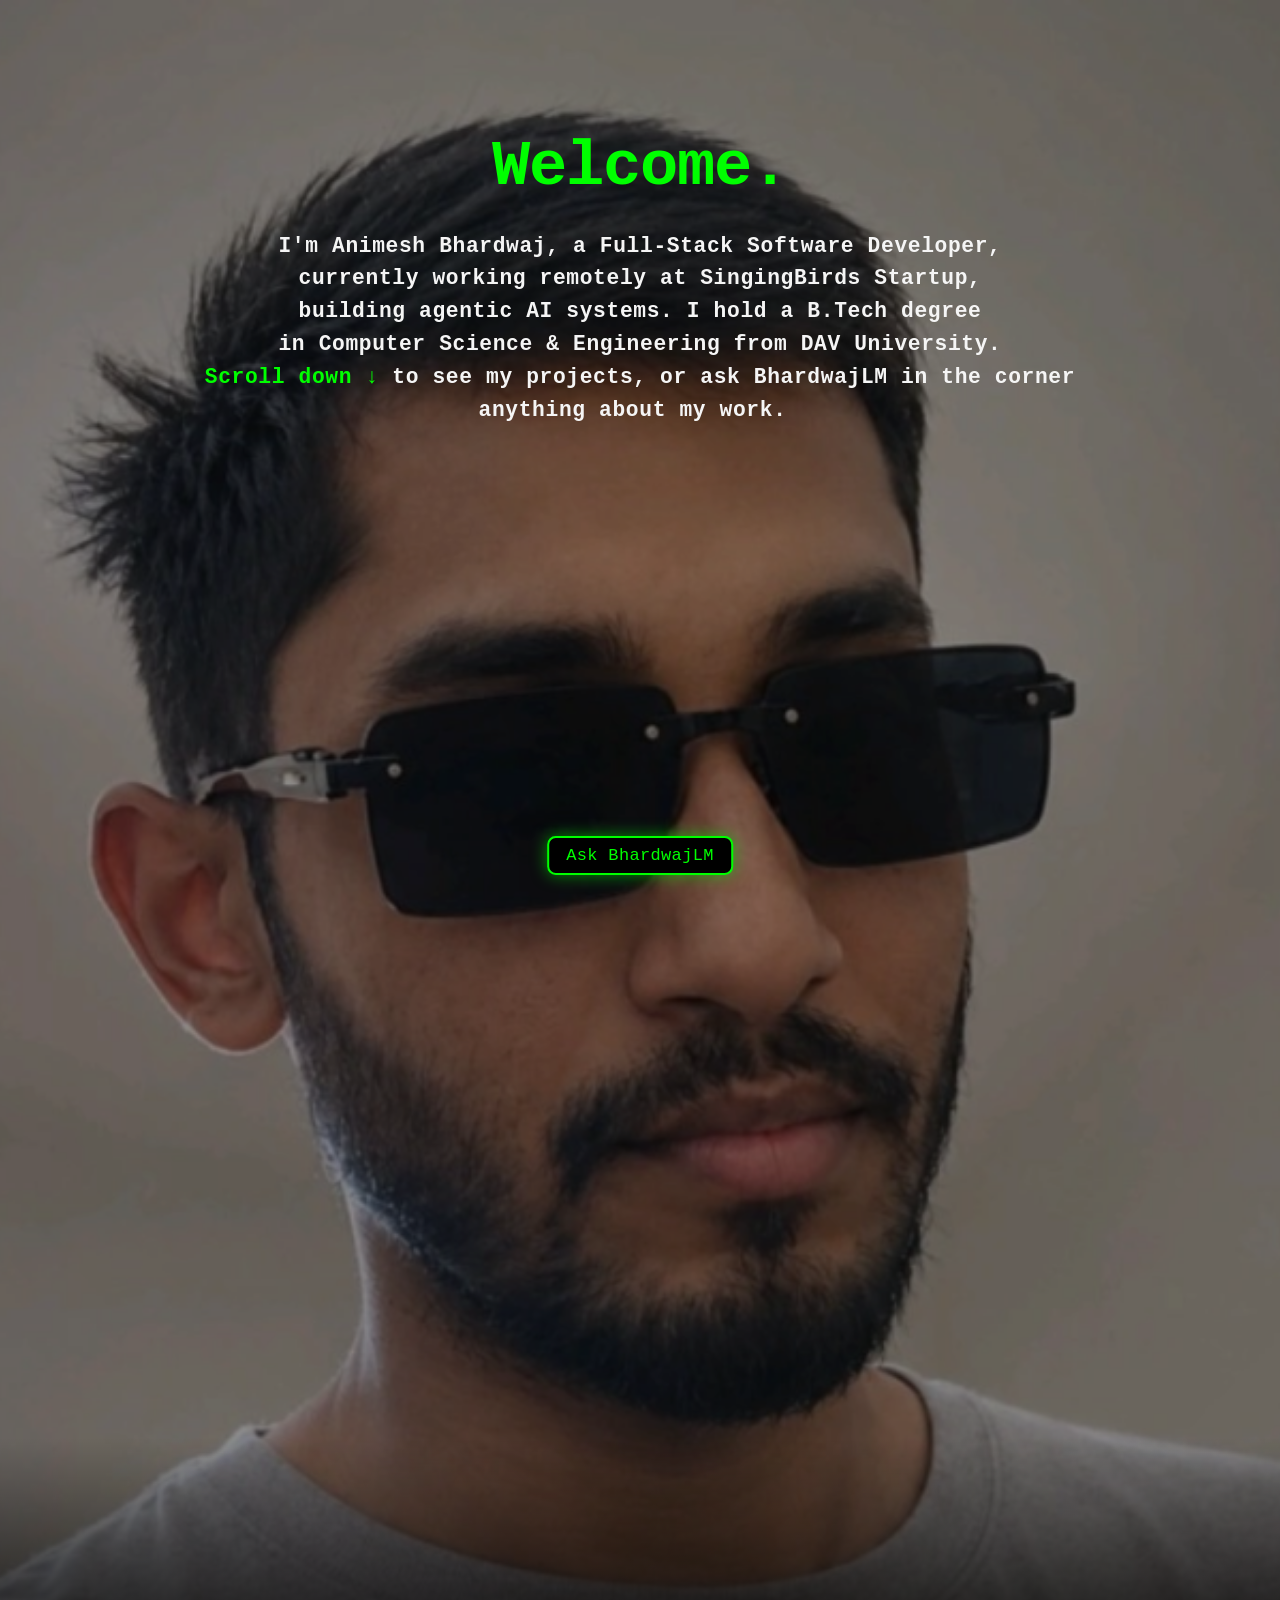
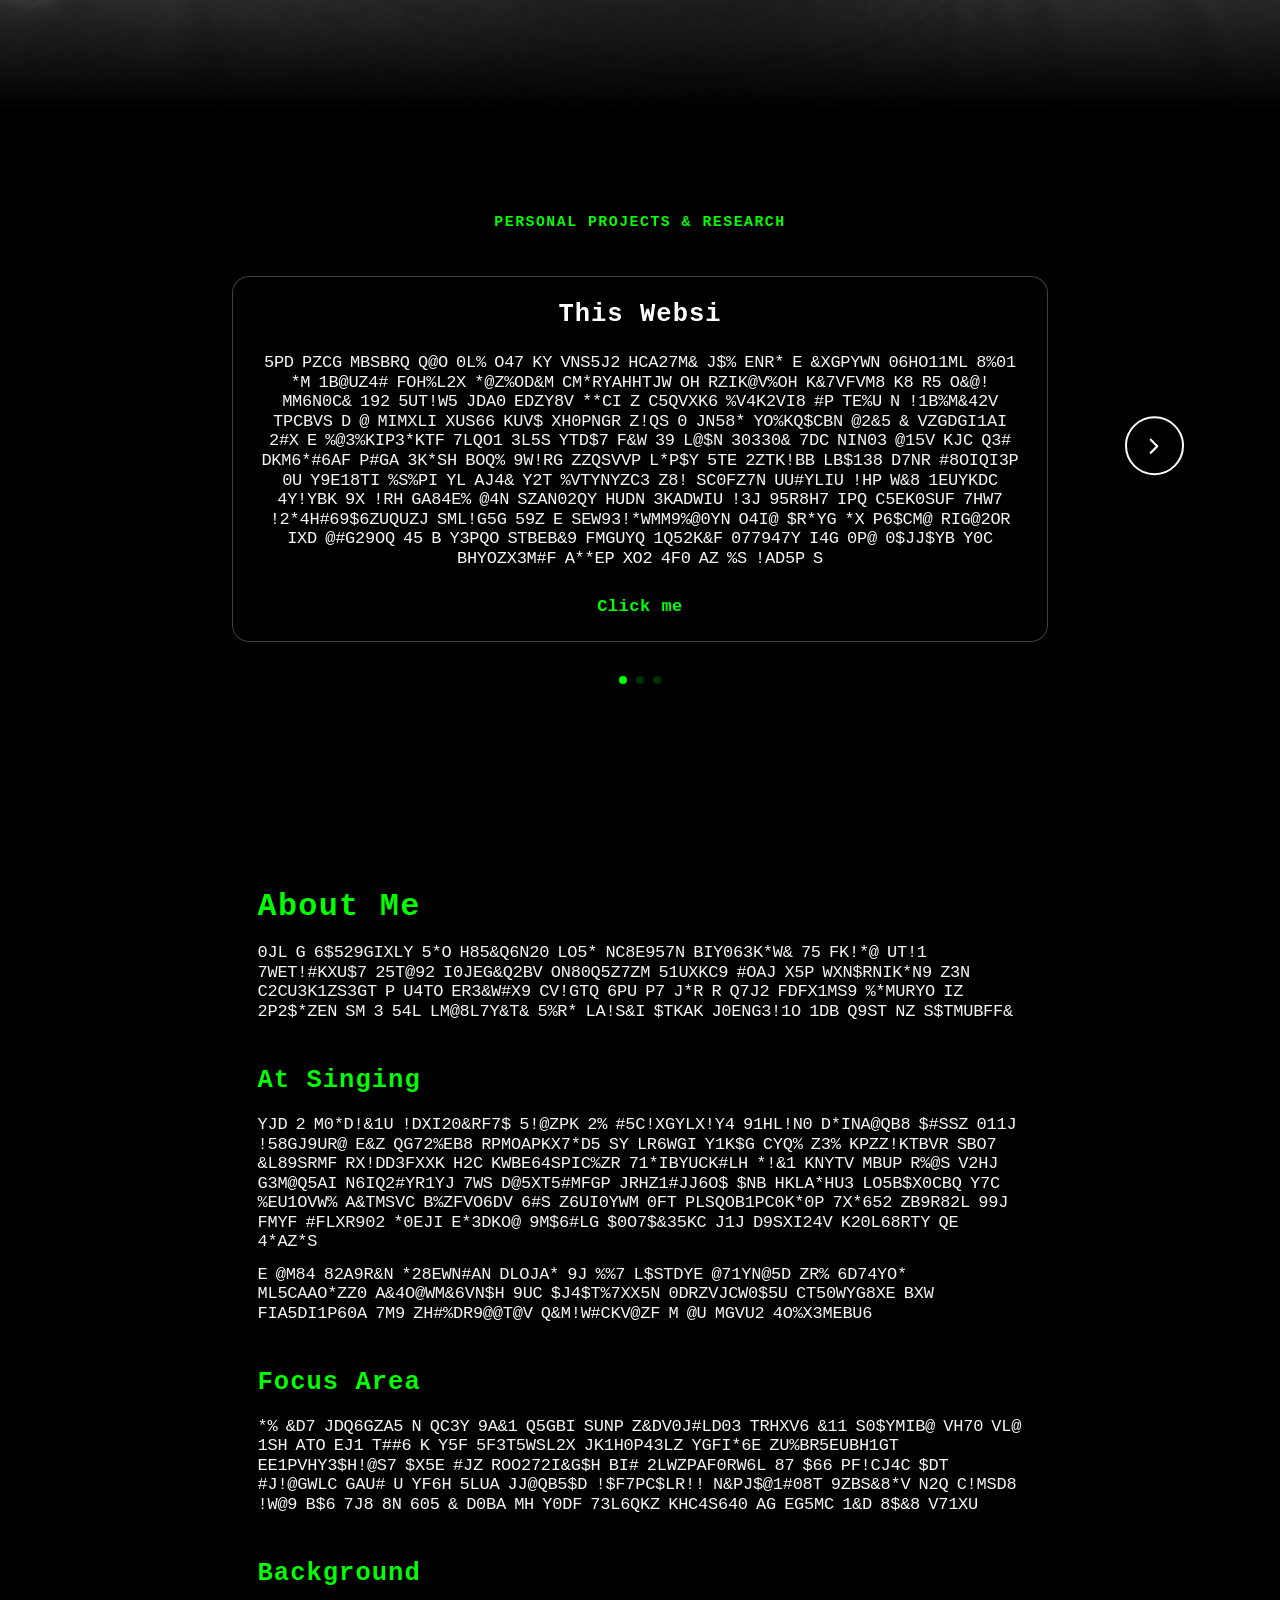
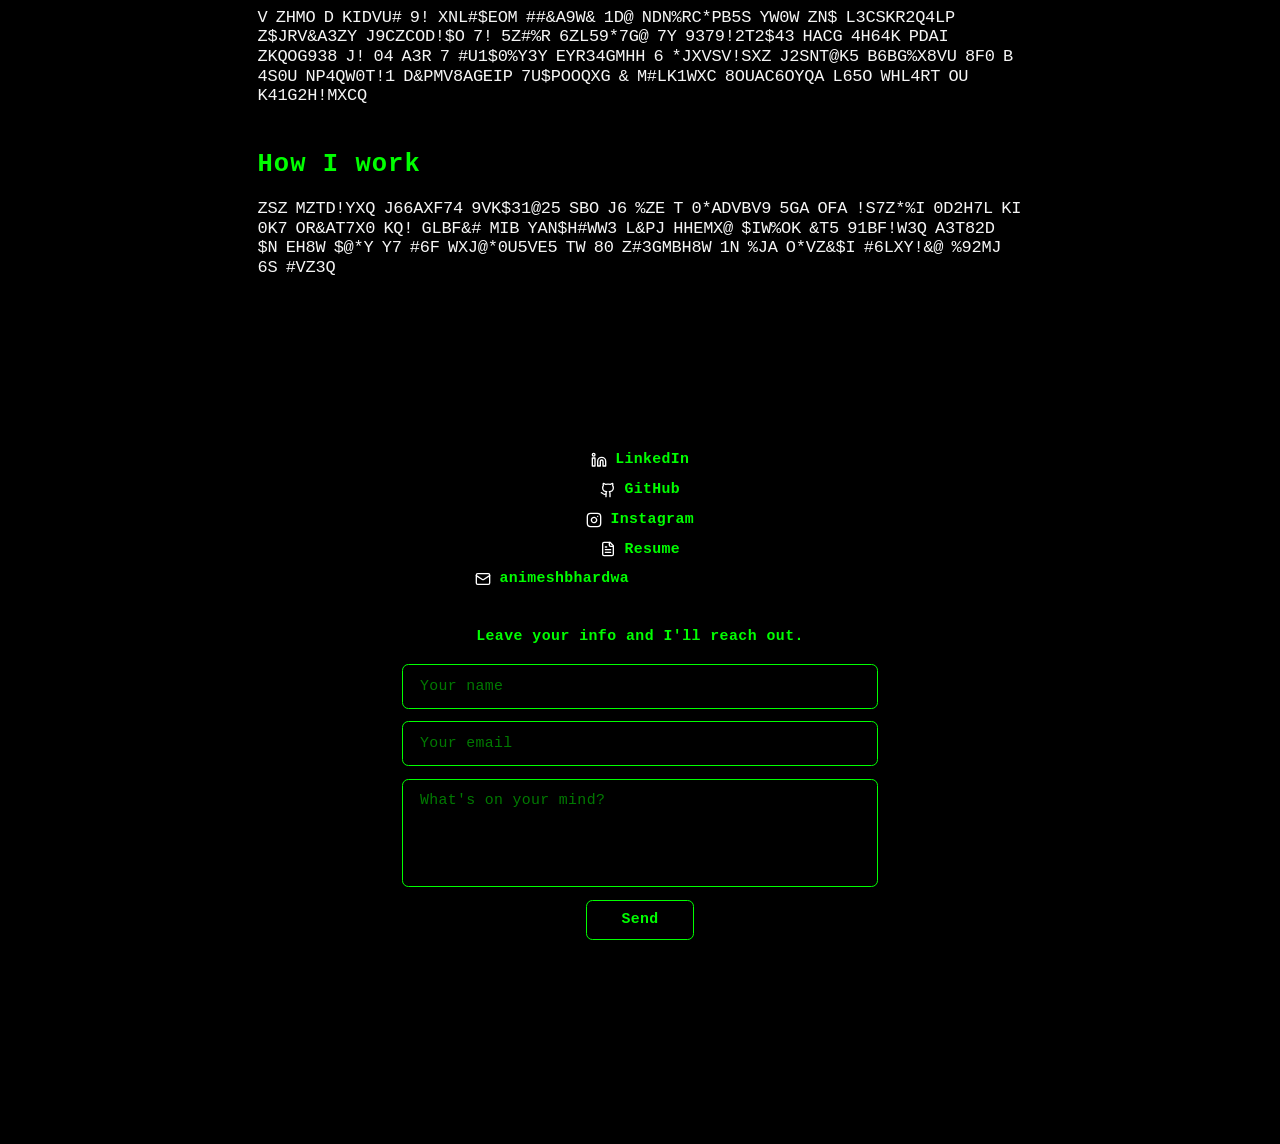
==== commit 5603af2a: "Add Google Search Console verification file" ====
--- a/index.html
+++ b/index.html
@@ -3,4 +3,4 @@
 building agentic AI systems. I hold a B.Tech degree
 in Computer Science &amp; Engineering from DAV University.
 Scroll down ↓ to see my projects, or ask BhardwajLM in the corner
-anything about my work.</p><p class="absolute inset-0 text-[#F5F5F5]"></p></div></div></section><section class="relative py-24 px-6"><p class="text-center text-neon tracking-widest text-sm font-bold mb-10">PERSONAL PROJECTS &amp; RESEARCH</p><div class="relative max-w-3xl mx-auto"><div class="relative overflow-hidden px-6 py-16 -my-16 -mx-6"><div class="flex gap-6 items-start" draggable="false" style="-webkit-touch-callout:none;-webkit-user-select:none;user-select:none;touch-action:pan-y"><div class="w-full shrink-0"><a href="https://github.com/animeshbhardwajofficial/portfolio" target="_blank" rel="noopener noreferrer" class="block"><div class="rounded-2xl p-5 text-center border cursor-pointer transition-colors duration-300 bg-black/40 border-gray-300/30 backdrop-blur-md" style="transform-origin:center"><h3 class="text-2xl font-bold mb-4 min-h-[2.25rem] transition-colors duration-300 text-white"></h3><p class="text-base transition-colors duration-300 text-[#F5F5F5]" style="letter-spacing:-0.015em;word-spacing:-0.1em;line-height:1.15">The site you&#x27;re on, and the AI you&#x27;re talking to. It&#x27;s a Next.js frontend with an Express backend powering BhardwajLM, an assistant grounded in my real project and resume data rather than a generic chatbot. It runs a two-agent design — a worker agent that answers from a local knowledge base I maintain, and a &quot;cataloguer&quot; agent that hands off to live GitHub API calls when you ask something that needs real code, listing files and pulling actual file contents so answers about my work are grounded, not guessed (you&#x27;ll see the handoff happen in the chat). The frontend uses Next.js App Router and Tailwind with scroll-triggered reveals and a typewriter-style hero built on Framer Motion; the backend is a small Express server routing between the two agents. Ask BhardwajLM below how any of it works →</p><p class="mt-6 text-neon font-extrabold text-base">Click me</p></div></a></div><div class="w-full shrink-0"><a href="https://studymate-beryl-ten.vercel.app/" target="_blank" rel="noopener noreferrer" class="block"><div class="rounded-2xl p-5 text-center border cursor-pointer transition-colors duration-300 bg-black/40 border-gray-300/30 backdrop-blur-md" style="transform-origin:center"><h3 class="text-2xl font-bold mb-4 min-h-[2.25rem] transition-colors duration-300 text-white"></h3><p class="text-base transition-colors duration-300 text-[#F5F5F5]" style="letter-spacing:-0.015em;word-spacing:-0.1em;line-height:1.15">A full-stack learning platform built with React, HTML, CSS, and JavaScript, supporting 3 user roles with secure authentication and responsive user experiences. I built responsive dashboards and reusable components, improving navigation across 20+ application screens, and implemented REST APIs using Express.js and PostgreSQL, enabling 15+ backend endpoints for authentication, course management, and protected workflows. I integrated an efficient frontend architecture with React, reducing component duplication by 30%, and tested the app across 5+ browsers, fixing layout inconsistencies through structured debugging and frontend optimization.</p><p class="mt-6 text-neon font-extrabold text-base">Click me</p></div></a></div><div class="w-full shrink-0"><a href="https://amarvideogaya.site.je" target="_blank" rel="noopener noreferrer" class="block"><div class="rounded-2xl p-5 text-center border cursor-pointer transition-colors duration-300 bg-black/40 border-gray-300/30 backdrop-blur-md" style="transform-origin:center"><h3 class="text-2xl font-bold mb-4 min-h-[2.25rem] transition-colors duration-300 text-white"></h3><p class="text-base transition-colors duration-300 text-[#F5F5F5]" style="letter-spacing:-0.015em;word-spacing:-0.1em;line-height:1.15">A responsive portfolio website built with WordPress, HTML, and CSS, delivering 15+ professionally structured pages for desktop and mobile. I customized the Astra theme with Elementor for consistent layouts across 5+ major browsers with pixel-perfect visual accuracy, and improved performance through image compression, lazy loading, and clean page structure, cutting page load time by 30%. I configured SEO fundamentals — metadata, clean URLs, image alt attributes, and structured content — across all 15+ pages, and managed deployment, plugin configuration, domain integration, and SSL setup for fully secure, reliable availability.</p><p class="mt-6 text-neon font-extrabold text-base">Click me</p></div></a></div></div></div><button aria-label="Next project" class="hidden min-[1201px]:flex absolute right-0 top-1/2 -translate-y-1/2 translate-x-32 w-14 h-14 rounded-full border-2 border-white bg-black text-white items-center justify-center hover:bg-white hover:text-black transition-colors duration-200 z-10"><svg xmlns="http://www.w3.org/2000/svg" width="26" height="26" viewBox="0 0 24 24" fill="none" stroke="currentColor" stroke-width="2" stroke-linecap="round" stroke-linejoin="round" class="lucide lucide-chevron-right"><path d="m9 18 6-6-6-6"></path></svg></button><div class="flex justify-center gap-2 mt-8"><button aria-label="Go to This Website!" class="w-2 h-2 rounded-full transition-colors duration-200 bg-neon"></button><button aria-label="Go to Studymate - Learning Platform" class="w-2 h-2 rounded-full transition-colors duration-200 bg-neon/20"></button><button aria-label="Go to Photography Portfolio Website" class="w-2 h-2 rounded-full transition-colors duration-200 bg-neon/20"></button></div></div></section><section class="relative py-24 px-6 max-w-3xl mx-auto text-left"><div class=""><h2 class="text-3xl font-bold text-neon mb-4"><span class="relative inline-block"><span aria-hidden="true" class="invisible">About Me</span><span class="absolute left-0 top-0 whitespace-nowrap"></span></span></h2><p class="text-base text-[#F5F5F5] mt-3 first:mt-0" style="letter-spacing:-0.015em;word-spacing:-0.1em;line-height:1.15">I&#x27;m a Full-Stack Web Developer with hands-on experience in HTML, CSS, JavaScript, React, WordPress, Responsive Design, SEO, and third-party API integration. I like building things end to end — from database schemas to polished UI — and delivering work that&#x27;s fast, reliable, and easy to maintain.</p></div><div class="mt-10"><h2 class="text-2xl font-bold text-neon mb-4"><span class="relative inline-block"><span aria-hidden="true" class="invisible">At SingingBirds</span><span class="absolute left-0 top-0 whitespace-nowrap"></span></span></h2><p class="text-base text-[#F5F5F5] mt-3 first:mt-0" style="letter-spacing:-0.015em;word-spacing:-0.1em;line-height:1.15">I&#x27;m a Software Development Intern at SingingBirds Startup (Remote), where I&#x27;ve delivered 10+ frontend improvements in React, HTML, CSS, and JavaScript with reusable components and cross-browser consistency. I&#x27;ve built REST APIs with Node.js, Express.js, and PostgreSQL, integrating 15+ database operations for scalable backend features, and resolved 20+ implementation issues through Git pull requests while keeping layouts responsive and delivery timelines on track.</p><p class="text-base text-[#F5F5F5] mt-3 first:mt-0" style="letter-spacing:-0.015em;word-spacing:-0.1em;line-height:1.15">I also reduced rendering delays by 15% through frontend and backend performance optimization, and implemented Claude-based automation via third-party API integration, contributing 2 AI agent workflows.</p></div><div class="mt-10"><h2 class="text-2xl font-bold text-neon mb-4"><span class="relative inline-block"><span aria-hidden="true" class="invisible">Focus Areas</span><span class="absolute left-0 top-0 whitespace-nowrap"></span></span></h2><p class="text-base text-[#F5F5F5] mt-3 first:mt-0" style="letter-spacing:-0.015em;word-spacing:-0.1em;line-height:1.15">On the frontend I work with HTML, CSS, JavaScript, React, and Tailwind CSS. For CMS and web work I use WordPress, Responsive Design, cross-browser compatibility, SEO, and third-party API integration. On the backend and database side I work with Node.js, Express.js, PostgreSQL, MongoDB, and Prisma ORM, and day to day I rely on Git, GitHub, Postman, VS Code, and REST APIs.</p></div><div class="mt-10"><h2 class="text-2xl font-bold text-neon mb-4"><span class="relative inline-block"><span aria-hidden="true" class="invisible">Background</span><span class="absolute left-0 top-0 whitespace-nowrap"></span></span></h2><p class="text-base text-[#F5F5F5] mt-3 first:mt-0" style="letter-spacing:-0.015em;word-spacing:-0.1em;line-height:1.15">I hold a B.Tech in Computer Science and Engineering from DAV University, Jalandhar, graduating in 2026. Alongside my internship, I&#x27;ve built full projects on my own — including StudyZen, a full-stack learning platform, and a live WordPress photography portfolio — handling everything from design to deployment.</p></div><div class="mt-10"><h2 class="text-2xl font-bold text-neon mb-4"><span class="relative inline-block"><span aria-hidden="true" class="invisible">How I work</span><span class="absolute left-0 top-0 whitespace-nowrap"></span></span></h2><p class="text-base text-[#F5F5F5] mt-3 first:mt-0" style="letter-spacing:-0.015em;word-spacing:-0.1em;line-height:1.15">I&#x27;m happiest building something end to end — figuring out the schema, wiring up the backend, and making the interface feel right. Browse the projects above, or feel free to ask BhardwajLM, my AI assistant in the corner, anything about my work.</p></div></section><section class="relative py-16 pb-48 px-6 text-center"><div class="flex flex-col items-center gap-1 mb-8"><a href="https://www.linkedin.com/in/animeshbhardwajofficial" target="_blank" rel="noopener noreferrer" class="flex items-center gap-2 py-0.5 text-neon font-bold text-sm"><svg xmlns="http://www.w3.org/2000/svg" width="16" height="16" viewBox="0 0 24 24" fill="none" stroke="currentColor" stroke-width="2" stroke-linecap="round" stroke-linejoin="round" class="lucide lucide-linkedin text-white shrink-0"><path d="M16 8a6 6 0 0 1 6 6v7h-4v-7a2 2 0 0 0-2-2 2 2 0 0 0-2 2v7h-4v-7a6 6 0 0 1 6-6z"></path><rect width="4" height="12" x="2" y="9"></rect><circle cx="4" cy="4" r="2"></circle></svg><span class="relative inline-block text-left"><span aria-hidden="true" class="invisible text-xs sm:text-sm">LinkedIn</span><span class="absolute left-0 top-0 whitespace-nowrap text-xs sm:text-sm" style="color:#00ff00;transition:color 200ms ease-in-out"></span></span></a><a href="https://github.com/animeshbhardwajofficial" target="_blank" rel="noopener noreferrer" class="flex items-center gap-2 py-0.5 text-neon font-bold text-sm"><svg xmlns="http://www.w3.org/2000/svg" width="16" height="16" viewBox="0 0 24 24" fill="none" stroke="currentColor" stroke-width="2" stroke-linecap="round" stroke-linejoin="round" class="lucide lucide-github text-white shrink-0"><path d="M15 22v-4a4.8 4.8 0 0 0-1-3.5c3 0 6-2 6-5.5.08-1.25-.27-2.48-1-3.5.28-1.15.28-2.35 0-3.5 0 0-1 0-3 1.5-2.64-.5-5.36-.5-8 0C6 2 5 2 5 2c-.3 1.15-.3 2.35 0 3.5A5.403 5.403 0 0 0 4 9c0 3.5 3 5.5 6 5.5-.39.49-.68 1.05-.85 1.65-.17.6-.22 1.23-.15 1.85v4"></path><path d="M9 18c-4.51 2-5-2-7-2"></path></svg><span class="relative inline-block text-left"><span aria-hidden="true" class="invisible text-xs sm:text-sm">GitHub</span><span class="absolute left-0 top-0 whitespace-nowrap text-xs sm:text-sm" style="color:#00ff00;transition:color 200ms ease-in-out"></span></span></a><a href="https://www.instagram.com/animeshbhardwajofficial" target="_blank" rel="noopener noreferrer" class="flex items-center gap-2 py-0.5 text-neon font-bold text-sm"><svg xmlns="http://www.w3.org/2000/svg" width="16" height="16" viewBox="0 0 24 24" fill="none" stroke="currentColor" stroke-width="2" stroke-linecap="round" stroke-linejoin="round" class="lucide lucide-instagram text-white shrink-0"><rect width="20" height="20" x="2" y="2" rx="5" ry="5"></rect><path d="M16 11.37A4 4 0 1 1 12.63 8 4 4 0 0 1 16 11.37z"></path><line x1="17.5" x2="17.51" y1="6.5" y2="6.5"></line></svg><span class="relative inline-block text-left"><span aria-hidden="true" class="invisible text-xs sm:text-sm">Instagram</span><span class="absolute left-0 top-0 whitespace-nowrap text-xs sm:text-sm" style="color:#00ff00;transition:color 200ms ease-in-out"></span></span></a><a href="/assets/resume.pdf" download="" rel="noopener noreferrer" class="flex items-center gap-2 py-0.5 text-neon font-bold text-sm"><svg xmlns="http://www.w3.org/2000/svg" width="16" height="16" viewBox="0 0 24 24" fill="none" stroke="currentColor" stroke-width="2" stroke-linecap="round" stroke-linejoin="round" class="lucide lucide-file-text text-white shrink-0"><path d="M15 2H6a2 2 0 0 0-2 2v16a2 2 0 0 0 2 2h12a2 2 0 0 0 2-2V7Z"></path><path d="M14 2v4a2 2 0 0 0 2 2h4"></path><path d="M10 9H8"></path><path d="M16 13H8"></path><path d="M16 17H8"></path></svg><span class="relative inline-block text-left"><span aria-hidden="true" class="invisible text-xs sm:text-sm">Resume</span><span class="absolute left-0 top-0 whitespace-nowrap text-xs sm:text-sm" style="color:#00ff00;transition:color 200ms ease-in-out"></span></span></a><a href="mailto:animeshbhardwajofficial@gmail.com" rel="noopener noreferrer" class="flex items-center gap-2 py-0.5 text-neon font-bold text-sm"><svg xmlns="http://www.w3.org/2000/svg" width="16" height="16" viewBox="0 0 24 24" fill="none" stroke="currentColor" stroke-width="2" stroke-linecap="round" stroke-linejoin="round" class="lucide lucide-mail text-white shrink-0"><rect width="20" height="16" x="2" y="4" rx="2"></rect><path d="m22 7-8.97 5.7a1.94 1.94 0 0 1-2.06 0L2 7"></path></svg><span class="relative inline-block text-left"><span aria-hidden="true" class="invisible text-xs sm:text-sm">animeshbhardwajofficial@gmail.com</span><span class="absolute left-0 top-0 whitespace-nowrap text-xs sm:text-sm" style="color:#00ff00;transition:color 200ms ease-in-out"></span></span></a></div><p class="text-neon font-bold mb-4 text-sm">Leave your info and I&#x27;ll reach out.</p><form class="max-w-md mx-auto flex flex-col gap-3"><input placeholder="Your name" required="" class="bg-black border border-neon rounded-md px-4 py-2.5 text-sm text-neon placeholder-neon-dim/60 focus:outline-none" name="name" value=""/><input type="email" placeholder="Your email" required="" class="bg-black border border-neon rounded-md px-4 py-2.5 text-sm text-neon placeholder-neon-dim/60 focus:outline-none" name="email" value=""/><textarea name="message" placeholder="What&#x27;s on your mind?" required="" rows="4" class="bg-black border border-neon rounded-md px-4 py-2.5 text-sm text-neon placeholder-neon-dim/60 focus:outline-none resize-none"></textarea><button type="submit" class="mx-auto border border-neon rounded-md px-8 py-2 font-bold text-sm" style="background-color:transparent;color:#00ff00;transition:background-color 200ms ease-in-out, color 200ms ease-in-out">Send</button></form></section><button aria-label="Toggle BhardwajLM chat" class="fixed bottom-6 left-1/2 -translate-x-1/2 z-40 px-4 h-9 rounded-lg border-2 border-neon bg-black text-neon flex items-center justify-center text-base font-normal whitespace-nowrap" style="box-shadow:0 0 8px rgba(0,255,0,0.35)">Ask BhardwajLM</button></main><script src="/_next/static/chunks/webpack-82b2ba201d35e58a.js" async=""></script><script>(self.__next_f=self.__next_f||[]).push([0]);self.__next_f.push([2,null])</script><script>self.__next_f.push([1,"1:HL[\"/_next/static/css/9e083c014bcf84d0.css\",\"style\"]\n"])</script><script>self.__next_f.push([1,"2:I[5751,[],\"\"]\n4:I[4426,[\"832\",\"static/chunks/832-973e2fc3898004d3.js\",\"931\",\"static/chunks/app/page-86858ac971d9964b.js\"],\"default\"]\n5:I[2233,[\"832\",\"static/chunks/832-973e2fc3898004d3.js\",\"931\",\"static/chunks/app/page-86858ac971d9964b.js\"],\"default\"]\n6:I[7509,[\"832\",\"static/chunks/832-973e2fc3898004d3.js\",\"931\",\"static/chunks/app/page-86858ac971d9964b.js\"],\"default\"]\n7:I[813,[\"832\",\"static/chunks/832-973e2fc3898004d3.js\",\"931\",\"static/chunks/app/page-86858ac971d9964b.js\"],\"default\"]\n8:I[2627,[\"832\",\"static/chunks/832-973e2fc3898004d3.js\",\"931\",\"static/chunks/app/page-86858ac971d9964b.js\"],\"default\"]\n9:I[9275,[],\"\"]\na:I[1343,[],\"\"]\nc:I[6130,[],\"\"]\nd:[]\n"])</script><script>self.__next_f.push([1,"0:[[[\"$\",\"link\",\"0\",{\"rel\":\"stylesheet\",\"href\":\"/_next/static/css/9e083c014bcf84d0.css\",\"precedence\":\"next\",\"crossOrigin\":\"$undefined\"}]],[\"$\",\"$L2\",null,{\"buildId\":\"fydf3-_xIaU-c842rOi-M\",\"assetPrefix\":\"\",\"initialCanonicalUrl\":\"/\",\"initialTree\":[\"\",{\"children\":[\"__PAGE__\",{}]},\"$undefined\",\"$undefined\",true],\"initialSeedData\":[\"\",{\"children\":[\"__PAGE__\",{},[[\"$L3\",[\"$\",\"main\",null,{\"className\":\"relative bg-black\",\"children\":[[\"$\",\"$L4\",null,{}],[\"$\",\"$L5\",null,{}],[\"$\",\"$L6\",null,{}],[\"$\",\"$L7\",null,{}],[\"$\",\"$L8\",null,{}]]}]],null],null]},[[\"$\",\"html\",null,{\"lang\":\"en\",\"children\":[[\"$\",\"head\",null,{\"children\":[\"$\",\"script\",null,{\"type\":\"application/ld+json\",\"dangerouslySetInnerHTML\":{\"__html\":\"{\\\"@context\\\":\\\"https://schema.org\\\",\\\"@type\\\":\\\"Person\\\",\\\"name\\\":\\\"Animesh Bhardwaj\\\",\\\"url\\\":\\\"https://animeshbhardwajofficial.github.io\\\",\\\"image\\\":\\\"https://animeshbhardwajofficial.github.io/assets/profile.png\\\",\\\"jobTitle\\\":\\\"Full-Stack Software Developer\\\",\\\"description\\\":\\\"Full-Stack Software Developer building agentic AI systems, developer tools, and production-grade web applications.\\\",\\\"alumniOf\\\":{\\\"@type\\\":\\\"CollegeOrUniversity\\\",\\\"name\\\":\\\"DAV University, Jalandhar\\\"},\\\"worksFor\\\":{\\\"@type\\\":\\\"Organization\\\",\\\"name\\\":\\\"SingingBirds Startup\\\"},\\\"sameAs\\\":[\\\"https://www.linkedin.com/in/animeshbhardwajofficial\\\",\\\"https://github.com/animeshbhardwajofficial\\\",\\\"https://www.instagram.com/animeshbhardwajofficial\\\",\\\"https://animeshbhardwajofficial.vercel.app\\\"]}\"}}]}],[\"$\",\"body\",null,{\"className\":\"text-neon min-h-screen\",\"children\":[\"$\",\"$L9\",null,{\"parallelRouterKey\":\"children\",\"segmentPath\":[\"children\"],\"error\":\"$undefined\",\"errorStyles\":\"$undefined\",\"errorScripts\":\"$undefined\",\"template\":[\"$\",\"$La\",null,{}],\"templateStyles\":\"$undefined\",\"templateScripts\":\"$undefined\",\"notFound\":[[\"$\",\"title\",null,{\"children\":\"404: This page could not be found.\"}],[\"$\",\"div\",null,{\"style\":{\"fontFamily\":\"system-ui,\\\"Segoe UI\\\",Roboto,Helvetica,Arial,sans-serif,\\\"Apple Color Emoji\\\",\\\"Segoe UI Emoji\\\"\",\"height\":\"100vh\",\"textAlign\":\"center\",\"display\":\"flex\",\"flexDirection\":\"column\",\"alignItems\":\"center\",\"justifyContent\":\"center\"},\"children\":[\"$\",\"div\",null,{\"children\":[[\"$\",\"style\",null,{\"dangerouslySetInnerHTML\":{\"__html\":\"body{color:#000;background:#fff;margin:0}.next-error-h1{border-right:1px solid rgba(0,0,0,.3)}@media (prefers-color-scheme:dark){body{color:#fff;background:#000}.next-error-h1{border-right:1px solid rgba(255,255,255,.3)}}\"}}],[\"$\",\"h1\",null,{\"className\":\"next-error-h1\",\"style\":{\"display\":\"inline-block\",\"margin\":\"0 20px 0 0\",\"padding\":\"0 23px 0 0\",\"fontSize\":24,\"fontWeight\":500,\"verticalAlign\":\"top\",\"lineHeight\":\"49px\"},\"children\":\"404\"}],[\"$\",\"div\",null,{\"style\":{\"display\":\"inline-block\"},\"children\":[\"$\",\"h2\",null,{\"style\":{\"fontSize\":14,\"fontWeight\":400,\"lineHeight\":\"49px\",\"margin\":0},\"children\":\"This page could not be found.\"}]}]]}]}]],\"notFoundStyles\":[],\"styles\":null}]}]]}],null],null],\"couldBeIntercepted\":false,\"initialHead\":[null,\"$Lb\"],\"globalErrorComponent\":\"$c\",\"missingSlots\":\"$Wd\"}]]\n"])</script><script>self.__next_f.push([1,"b:[[\"$\",\"meta\",\"0\",{\"name\":\"viewport\",\"content\":\"width=device-width, initial-scale=1\"}],[\"$\",\"meta\",\"1\",{\"charSet\":\"utf-8\"}],[\"$\",\"title\",\"2\",{\"children\":\"Animesh Bhardwaj — Full-Stack Software Developer\"}],[\"$\",\"meta\",\"3\",{\"name\":\"description\",\"content\":\"Animesh Bhardwaj is a Full-Stack Software Developer building agentic AI systems, developer tools, and production-grade web applications. B.Tech CSE graduate from DAV University, currently at SingingBirds Startup.\"}],[\"$\",\"link\",\"4\",{\"rel\":\"author\",\"href\":\"https://animeshbhardwajofficial.github.io\"}],[\"$\",\"meta\",\"5\",{\"name\":\"author\",\"content\":\"Animesh Bhardwaj\"}],[\"$\",\"meta\",\"6\",{\"name\":\"keywords\",\"content\":\"Animesh Bhardwaj,Animesh Bhardwaj official,Animesh Bhardwaj portfolio,Animesh Bhardwaj developer,Animesh Bhardwaj Full Stack Developer,animeshbhardwajofficial\"}],[\"$\",\"meta\",\"7\",{\"name\":\"creator\",\"content\":\"Animesh Bhardwaj\"}],[\"$\",\"link\",\"8\",{\"rel\":\"canonical\",\"href\":\"https://animeshbhardwajofficial.github.io\"}],[\"$\",\"meta\",\"9\",{\"property\":\"og:title\",\"content\":\"Animesh Bhardwaj — Full-Stack Software Developer\"}],[\"$\",\"meta\",\"10\",{\"property\":\"og:description\",\"content\":\"Full-Stack Software Developer building agentic AI systems, developer tools, and production-grade web applications.\"}],[\"$\",\"meta\",\"11\",{\"property\":\"og:url\",\"content\":\"https://animeshbhardwajofficial.github.io\"}],[\"$\",\"meta\",\"12\",{\"property\":\"og:site_name\",\"content\":\"Animesh Bhardwaj Portfolio\"}],[\"$\",\"meta\",\"13\",{\"property\":\"og:image\",\"content\":\"https://animeshbhardwajofficial.github.io/assets/profile.png\"}],[\"$\",\"meta\",\"14\",{\"property\":\"og:image:width\",\"content\":\"800\"}],[\"$\",\"meta\",\"15\",{\"property\":\"og:image:height\",\"content\":\"800\"}],[\"$\",\"meta\",\"16\",{\"property\":\"og:image:alt\",\"content\":\"Animesh Bhardwaj\"}],[\"$\",\"meta\",\"17\",{\"property\":\"og:type\",\"content\":\"website\"}],[\"$\",\"meta\",\"18\",{\"name\":\"twitter:card\",\"content\":\"summary\"}],[\"$\",\"meta\",\"19\",{\"name\":\"twitter:title\",\"content\":\"Animesh Bhardwaj — Full-Stack Software Developer\"}],[\"$\",\"meta\",\"20\",{\"name\":\"twitter:description\",\"content\":\"Full-Stack Software Developer building agentic AI systems, developer tools, and production-grade web applications.\"}],[\"$\",\"meta\",\"21\",{\"name\":\"twitter:image\",\"content\":\"https://animeshbhardwajofficial.github.io/assets/profile.png\"}],[\"$\",\"link\",\"22\",{\"rel\":\"icon\",\"href\":\"/assets/profile.png\"}]]\n"])</script><script>self.__next_f.push([1,"3:null\n"])</script></body></html>+anything about my work.</p><p class="absolute inset-0 text-[#F5F5F5]"></p></div></div></section><section class="relative py-24 px-6"><p class="text-center text-neon tracking-widest text-sm font-bold mb-10">PERSONAL PROJECTS &amp; RESEARCH</p><div class="relative max-w-3xl mx-auto"><div class="relative overflow-hidden px-6 py-16 -my-16 -mx-6"><div class="flex gap-6 items-start" draggable="false" style="-webkit-touch-callout:none;-webkit-user-select:none;user-select:none;touch-action:pan-y"><div class="w-full shrink-0"><a href="https://github.com/animeshbhardwajofficial/portfolio" target="_blank" rel="noopener noreferrer" class="block"><div class="rounded-2xl p-5 text-center border cursor-pointer transition-colors duration-300 bg-black/40 border-gray-300/30 backdrop-blur-md" style="transform-origin:center"><h3 class="text-2xl font-bold mb-4 min-h-[2.25rem] transition-colors duration-300 text-white"></h3><p class="text-base transition-colors duration-300 text-[#F5F5F5]" style="letter-spacing:-0.015em;word-spacing:-0.1em;line-height:1.15">The site you&#x27;re on, and the AI you&#x27;re talking to. It&#x27;s a Next.js frontend with an Express backend powering BhardwajLM, an assistant grounded in my real project and resume data rather than a generic chatbot. It runs a two-agent design — a worker agent that answers from a local knowledge base I maintain, and a &quot;cataloguer&quot; agent that hands off to live GitHub API calls when you ask something that needs real code, listing files and pulling actual file contents so answers about my work are grounded, not guessed (you&#x27;ll see the handoff happen in the chat). The frontend uses Next.js App Router and Tailwind with scroll-triggered reveals and a typewriter-style hero built on Framer Motion; the backend is a small Express server routing between the two agents. Ask BhardwajLM below how any of it works →</p><p class="mt-6 text-neon font-extrabold text-base">Click me</p></div></a></div><div class="w-full shrink-0"><a href="https://studymate-beryl-ten.vercel.app/" target="_blank" rel="noopener noreferrer" class="block"><div class="rounded-2xl p-5 text-center border cursor-pointer transition-colors duration-300 bg-black/40 border-gray-300/30 backdrop-blur-md" style="transform-origin:center"><h3 class="text-2xl font-bold mb-4 min-h-[2.25rem] transition-colors duration-300 text-white"></h3><p class="text-base transition-colors duration-300 text-[#F5F5F5]" style="letter-spacing:-0.015em;word-spacing:-0.1em;line-height:1.15">A full-stack learning platform built with React, HTML, CSS, and JavaScript, supporting 3 user roles with secure authentication and responsive user experiences. I built responsive dashboards and reusable components, improving navigation across 20+ application screens, and implemented REST APIs using Express.js and PostgreSQL, enabling 15+ backend endpoints for authentication, course management, and protected workflows. I integrated an efficient frontend architecture with React, reducing component duplication by 30%, and tested the app across 5+ browsers, fixing layout inconsistencies through structured debugging and frontend optimization.</p><p class="mt-6 text-neon font-extrabold text-base">Click me</p></div></a></div><div class="w-full shrink-0"><a href="https://amarvideogaya.site.je" target="_blank" rel="noopener noreferrer" class="block"><div class="rounded-2xl p-5 text-center border cursor-pointer transition-colors duration-300 bg-black/40 border-gray-300/30 backdrop-blur-md" style="transform-origin:center"><h3 class="text-2xl font-bold mb-4 min-h-[2.25rem] transition-colors duration-300 text-white"></h3><p class="text-base transition-colors duration-300 text-[#F5F5F5]" style="letter-spacing:-0.015em;word-spacing:-0.1em;line-height:1.15">A responsive portfolio website built with WordPress, HTML, and CSS, delivering 15+ professionally structured pages for desktop and mobile. I customized the Astra theme with Elementor for consistent layouts across 5+ major browsers with pixel-perfect visual accuracy, and improved performance through image compression, lazy loading, and clean page structure, cutting page load time by 30%. I configured SEO fundamentals — metadata, clean URLs, image alt attributes, and structured content — across all 15+ pages, and managed deployment, plugin configuration, domain integration, and SSL setup for fully secure, reliable availability.</p><p class="mt-6 text-neon font-extrabold text-base">Click me</p></div></a></div></div></div><button aria-label="Next project" class="hidden min-[1201px]:flex absolute right-0 top-1/2 -translate-y-1/2 translate-x-32 w-14 h-14 rounded-full border-2 border-white bg-black text-white items-center justify-center hover:bg-white hover:text-black transition-colors duration-200 z-10"><svg xmlns="http://www.w3.org/2000/svg" width="26" height="26" viewBox="0 0 24 24" fill="none" stroke="currentColor" stroke-width="2" stroke-linecap="round" stroke-linejoin="round" class="lucide lucide-chevron-right"><path d="m9 18 6-6-6-6"></path></svg></button><div class="flex justify-center gap-2 mt-8"><button aria-label="Go to This Website!" class="w-2 h-2 rounded-full transition-colors duration-200 bg-neon"></button><button aria-label="Go to Studymate - Learning Platform" class="w-2 h-2 rounded-full transition-colors duration-200 bg-neon/20"></button><button aria-label="Go to Photography Portfolio Website" class="w-2 h-2 rounded-full transition-colors duration-200 bg-neon/20"></button></div></div></section><section class="relative py-24 px-6 max-w-3xl mx-auto text-left"><div class=""><h2 class="text-3xl font-bold text-neon mb-4"><span class="relative inline-block"><span aria-hidden="true" class="invisible">About Me</span><span class="absolute left-0 top-0 whitespace-nowrap"></span></span></h2><p class="text-base text-[#F5F5F5] mt-3 first:mt-0" style="letter-spacing:-0.015em;word-spacing:-0.1em;line-height:1.15">I&#x27;m a Full-Stack Web Developer with hands-on experience in HTML, CSS, JavaScript, React, WordPress, Responsive Design, SEO, and third-party API integration. I like building things end to end — from database schemas to polished UI — and delivering work that&#x27;s fast, reliable, and easy to maintain.</p></div><div class="mt-10"><h2 class="text-2xl font-bold text-neon mb-4"><span class="relative inline-block"><span aria-hidden="true" class="invisible">At SingingBirds</span><span class="absolute left-0 top-0 whitespace-nowrap"></span></span></h2><p class="text-base text-[#F5F5F5] mt-3 first:mt-0" style="letter-spacing:-0.015em;word-spacing:-0.1em;line-height:1.15">I&#x27;m a Software Development Intern at SingingBirds Startup (Remote), where I&#x27;ve delivered 10+ frontend improvements in React, HTML, CSS, and JavaScript with reusable components and cross-browser consistency. I&#x27;ve built REST APIs with Node.js, Express.js, and PostgreSQL, integrating 15+ database operations for scalable backend features, and resolved 20+ implementation issues through Git pull requests while keeping layouts responsive and delivery timelines on track.</p><p class="text-base text-[#F5F5F5] mt-3 first:mt-0" style="letter-spacing:-0.015em;word-spacing:-0.1em;line-height:1.15">I also reduced rendering delays by 15% through frontend and backend performance optimization, and implemented Claude-based automation via third-party API integration, contributing 2 AI agent workflows.</p></div><div class="mt-10"><h2 class="text-2xl font-bold text-neon mb-4"><span class="relative inline-block"><span aria-hidden="true" class="invisible">Focus Areas</span><span class="absolute left-0 top-0 whitespace-nowrap"></span></span></h2><p class="text-base text-[#F5F5F5] mt-3 first:mt-0" style="letter-spacing:-0.015em;word-spacing:-0.1em;line-height:1.15">On the frontend I work with HTML, CSS, JavaScript, React, and Tailwind CSS. For CMS and web work I use WordPress, Responsive Design, cross-browser compatibility, SEO, and third-party API integration. On the backend and database side I work with Node.js, Express.js, PostgreSQL, MongoDB, and Prisma ORM, and day to day I rely on Git, GitHub, Postman, VS Code, and REST APIs.</p></div><div class="mt-10"><h2 class="text-2xl font-bold text-neon mb-4"><span class="relative inline-block"><span aria-hidden="true" class="invisible">Background</span><span class="absolute left-0 top-0 whitespace-nowrap"></span></span></h2><p class="text-base text-[#F5F5F5] mt-3 first:mt-0" style="letter-spacing:-0.015em;word-spacing:-0.1em;line-height:1.15">I hold a B.Tech in Computer Science and Engineering from DAV University, Jalandhar, graduating in 2026. Alongside my internship, I&#x27;ve built full projects on my own — including StudyZen, a full-stack learning platform, and a live WordPress photography portfolio — handling everything from design to deployment.</p></div><div class="mt-10"><h2 class="text-2xl font-bold text-neon mb-4"><span class="relative inline-block"><span aria-hidden="true" class="invisible">How I work</span><span class="absolute left-0 top-0 whitespace-nowrap"></span></span></h2><p class="text-base text-[#F5F5F5] mt-3 first:mt-0" style="letter-spacing:-0.015em;word-spacing:-0.1em;line-height:1.15">I&#x27;m happiest building something end to end — figuring out the schema, wiring up the backend, and making the interface feel right. Browse the projects above, or feel free to ask BhardwajLM, my AI assistant in the corner, anything about my work.</p></div></section><section class="relative py-16 pb-48 px-6 text-center"><div class="flex flex-col items-center gap-1 mb-8"><a href="https://www.linkedin.com/in/animeshbhardwajofficial" target="_blank" rel="noopener noreferrer" class="flex items-center gap-2 py-0.5 text-neon font-bold text-sm"><svg xmlns="http://www.w3.org/2000/svg" width="16" height="16" viewBox="0 0 24 24" fill="none" stroke="currentColor" stroke-width="2" stroke-linecap="round" stroke-linejoin="round" class="lucide lucide-linkedin text-white shrink-0"><path d="M16 8a6 6 0 0 1 6 6v7h-4v-7a2 2 0 0 0-2-2 2 2 0 0 0-2 2v7h-4v-7a6 6 0 0 1 6-6z"></path><rect width="4" height="12" x="2" y="9"></rect><circle cx="4" cy="4" r="2"></circle></svg><span class="relative inline-block text-left"><span aria-hidden="true" class="invisible text-xs sm:text-sm">LinkedIn</span><span class="absolute left-0 top-0 whitespace-nowrap text-xs sm:text-sm" style="color:#00ff00;transition:color 200ms ease-in-out"></span></span></a><a href="https://github.com/animeshbhardwajofficial" target="_blank" rel="noopener noreferrer" class="flex items-center gap-2 py-0.5 text-neon font-bold text-sm"><svg xmlns="http://www.w3.org/2000/svg" width="16" height="16" viewBox="0 0 24 24" fill="none" stroke="currentColor" stroke-width="2" stroke-linecap="round" stroke-linejoin="round" class="lucide lucide-github text-white shrink-0"><path d="M15 22v-4a4.8 4.8 0 0 0-1-3.5c3 0 6-2 6-5.5.08-1.25-.27-2.48-1-3.5.28-1.15.28-2.35 0-3.5 0 0-1 0-3 1.5-2.64-.5-5.36-.5-8 0C6 2 5 2 5 2c-.3 1.15-.3 2.35 0 3.5A5.403 5.403 0 0 0 4 9c0 3.5 3 5.5 6 5.5-.39.49-.68 1.05-.85 1.65-.17.6-.22 1.23-.15 1.85v4"></path><path d="M9 18c-4.51 2-5-2-7-2"></path></svg><span class="relative inline-block text-left"><span aria-hidden="true" class="invisible text-xs sm:text-sm">GitHub</span><span class="absolute left-0 top-0 whitespace-nowrap text-xs sm:text-sm" style="color:#00ff00;transition:color 200ms ease-in-out"></span></span></a><a href="https://www.instagram.com/animeshbhardwajofficial" target="_blank" rel="noopener noreferrer" class="flex items-center gap-2 py-0.5 text-neon font-bold text-sm"><svg xmlns="http://www.w3.org/2000/svg" width="16" height="16" viewBox="0 0 24 24" fill="none" stroke="currentColor" stroke-width="2" stroke-linecap="round" stroke-linejoin="round" class="lucide lucide-instagram text-white shrink-0"><rect width="20" height="20" x="2" y="2" rx="5" ry="5"></rect><path d="M16 11.37A4 4 0 1 1 12.63 8 4 4 0 0 1 16 11.37z"></path><line x1="17.5" x2="17.51" y1="6.5" y2="6.5"></line></svg><span class="relative inline-block text-left"><span aria-hidden="true" class="invisible text-xs sm:text-sm">Instagram</span><span class="absolute left-0 top-0 whitespace-nowrap text-xs sm:text-sm" style="color:#00ff00;transition:color 200ms ease-in-out"></span></span></a><a href="/assets/resume.pdf" download="" rel="noopener noreferrer" class="flex items-center gap-2 py-0.5 text-neon font-bold text-sm"><svg xmlns="http://www.w3.org/2000/svg" width="16" height="16" viewBox="0 0 24 24" fill="none" stroke="currentColor" stroke-width="2" stroke-linecap="round" stroke-linejoin="round" class="lucide lucide-file-text text-white shrink-0"><path d="M15 2H6a2 2 0 0 0-2 2v16a2 2 0 0 0 2 2h12a2 2 0 0 0 2-2V7Z"></path><path d="M14 2v4a2 2 0 0 0 2 2h4"></path><path d="M10 9H8"></path><path d="M16 13H8"></path><path d="M16 17H8"></path></svg><span class="relative inline-block text-left"><span aria-hidden="true" class="invisible text-xs sm:text-sm">Resume</span><span class="absolute left-0 top-0 whitespace-nowrap text-xs sm:text-sm" style="color:#00ff00;transition:color 200ms ease-in-out"></span></span></a><a href="mailto:animeshbhardwajofficial@gmail.com" rel="noopener noreferrer" class="flex items-center gap-2 py-0.5 text-neon font-bold text-sm"><svg xmlns="http://www.w3.org/2000/svg" width="16" height="16" viewBox="0 0 24 24" fill="none" stroke="currentColor" stroke-width="2" stroke-linecap="round" stroke-linejoin="round" class="lucide lucide-mail text-white shrink-0"><rect width="20" height="16" x="2" y="4" rx="2"></rect><path d="m22 7-8.97 5.7a1.94 1.94 0 0 1-2.06 0L2 7"></path></svg><span class="relative inline-block text-left"><span aria-hidden="true" class="invisible text-xs sm:text-sm">animeshbhardwajofficial@gmail.com</span><span class="absolute left-0 top-0 whitespace-nowrap text-xs sm:text-sm" style="color:#00ff00;transition:color 200ms ease-in-out"></span></span></a></div><p class="text-neon font-bold mb-4 text-sm">Leave your info and I&#x27;ll reach out.</p><form class="max-w-md mx-auto flex flex-col gap-3"><input placeholder="Your name" required="" class="bg-black border border-neon rounded-md px-4 py-2.5 text-sm text-neon placeholder-neon-dim/60 focus:outline-none" name="name" value=""/><input type="email" placeholder="Your email" required="" class="bg-black border border-neon rounded-md px-4 py-2.5 text-sm text-neon placeholder-neon-dim/60 focus:outline-none" name="email" value=""/><textarea name="message" placeholder="What&#x27;s on your mind?" required="" rows="4" class="bg-black border border-neon rounded-md px-4 py-2.5 text-sm text-neon placeholder-neon-dim/60 focus:outline-none resize-none"></textarea><button type="submit" class="mx-auto border border-neon rounded-md px-8 py-2 font-bold text-sm" style="background-color:transparent;color:#00ff00;transition:background-color 200ms ease-in-out, color 200ms ease-in-out">Send</button></form></section><button aria-label="Toggle BhardwajLM chat" class="fixed bottom-6 left-1/2 -translate-x-1/2 z-40 px-4 h-9 rounded-lg border-2 border-neon bg-black text-neon flex items-center justify-center text-base font-normal whitespace-nowrap" style="box-shadow:0 0 8px rgba(0,255,0,0.35)">Ask BhardwajLM</button></main><script src="/_next/static/chunks/webpack-82b2ba201d35e58a.js" async=""></script><script>(self.__next_f=self.__next_f||[]).push([0]);self.__next_f.push([2,null])</script><script>self.__next_f.push([1,"1:HL[\"/_next/static/css/9e083c014bcf84d0.css\",\"style\"]\n"])</script><script>self.__next_f.push([1,"2:I[5751,[],\"\"]\n4:I[4426,[\"832\",\"static/chunks/832-973e2fc3898004d3.js\",\"931\",\"static/chunks/app/page-86858ac971d9964b.js\"],\"default\"]\n5:I[2233,[\"832\",\"static/chunks/832-973e2fc3898004d3.js\",\"931\",\"static/chunks/app/page-86858ac971d9964b.js\"],\"default\"]\n6:I[7509,[\"832\",\"static/chunks/832-973e2fc3898004d3.js\",\"931\",\"static/chunks/app/page-86858ac971d9964b.js\"],\"default\"]\n7:I[813,[\"832\",\"static/chunks/832-973e2fc3898004d3.js\",\"931\",\"static/chunks/app/page-86858ac971d9964b.js\"],\"default\"]\n8:I[2627,[\"832\",\"static/chunks/832-973e2fc3898004d3.js\",\"931\",\"static/chunks/app/page-86858ac971d9964b.js\"],\"default\"]\n9:I[9275,[],\"\"]\na:I[1343,[],\"\"]\nc:I[6130,[],\"\"]\nd:[]\n"])</script><script>self.__next_f.push([1,"0:[[[\"$\",\"link\",\"0\",{\"rel\":\"stylesheet\",\"href\":\"/_next/static/css/9e083c014bcf84d0.css\",\"precedence\":\"next\",\"crossOrigin\":\"$undefined\"}]],[\"$\",\"$L2\",null,{\"buildId\":\"mGL1zdF8le6n9JPYzdUFH\",\"assetPrefix\":\"\",\"initialCanonicalUrl\":\"/\",\"initialTree\":[\"\",{\"children\":[\"__PAGE__\",{}]},\"$undefined\",\"$undefined\",true],\"initialSeedData\":[\"\",{\"children\":[\"__PAGE__\",{},[[\"$L3\",[\"$\",\"main\",null,{\"className\":\"relative bg-black\",\"children\":[[\"$\",\"$L4\",null,{}],[\"$\",\"$L5\",null,{}],[\"$\",\"$L6\",null,{}],[\"$\",\"$L7\",null,{}],[\"$\",\"$L8\",null,{}]]}]],null],null]},[[\"$\",\"html\",null,{\"lang\":\"en\",\"children\":[[\"$\",\"head\",null,{\"children\":[\"$\",\"script\",null,{\"type\":\"application/ld+json\",\"dangerouslySetInnerHTML\":{\"__html\":\"{\\\"@context\\\":\\\"https://schema.org\\\",\\\"@type\\\":\\\"Person\\\",\\\"name\\\":\\\"Animesh Bhardwaj\\\",\\\"url\\\":\\\"https://animeshbhardwajofficial.github.io\\\",\\\"image\\\":\\\"https://animeshbhardwajofficial.github.io/assets/profile.png\\\",\\\"jobTitle\\\":\\\"Full-Stack Software Developer\\\",\\\"description\\\":\\\"Full-Stack Software Developer building agentic AI systems, developer tools, and production-grade web applications.\\\",\\\"alumniOf\\\":{\\\"@type\\\":\\\"CollegeOrUniversity\\\",\\\"name\\\":\\\"DAV University, Jalandhar\\\"},\\\"worksFor\\\":{\\\"@type\\\":\\\"Organization\\\",\\\"name\\\":\\\"SingingBirds Startup\\\"},\\\"sameAs\\\":[\\\"https://www.linkedin.com/in/animeshbhardwajofficial\\\",\\\"https://github.com/animeshbhardwajofficial\\\",\\\"https://www.instagram.com/animeshbhardwajofficial\\\",\\\"https://animeshbhardwajofficial.vercel.app\\\"]}\"}}]}],[\"$\",\"body\",null,{\"className\":\"text-neon min-h-screen\",\"children\":[\"$\",\"$L9\",null,{\"parallelRouterKey\":\"children\",\"segmentPath\":[\"children\"],\"error\":\"$undefined\",\"errorStyles\":\"$undefined\",\"errorScripts\":\"$undefined\",\"template\":[\"$\",\"$La\",null,{}],\"templateStyles\":\"$undefined\",\"templateScripts\":\"$undefined\",\"notFound\":[[\"$\",\"title\",null,{\"children\":\"404: This page could not be found.\"}],[\"$\",\"div\",null,{\"style\":{\"fontFamily\":\"system-ui,\\\"Segoe UI\\\",Roboto,Helvetica,Arial,sans-serif,\\\"Apple Color Emoji\\\",\\\"Segoe UI Emoji\\\"\",\"height\":\"100vh\",\"textAlign\":\"center\",\"display\":\"flex\",\"flexDirection\":\"column\",\"alignItems\":\"center\",\"justifyContent\":\"center\"},\"children\":[\"$\",\"div\",null,{\"children\":[[\"$\",\"style\",null,{\"dangerouslySetInnerHTML\":{\"__html\":\"body{color:#000;background:#fff;margin:0}.next-error-h1{border-right:1px solid rgba(0,0,0,.3)}@media (prefers-color-scheme:dark){body{color:#fff;background:#000}.next-error-h1{border-right:1px solid rgba(255,255,255,.3)}}\"}}],[\"$\",\"h1\",null,{\"className\":\"next-error-h1\",\"style\":{\"display\":\"inline-block\",\"margin\":\"0 20px 0 0\",\"padding\":\"0 23px 0 0\",\"fontSize\":24,\"fontWeight\":500,\"verticalAlign\":\"top\",\"lineHeight\":\"49px\"},\"children\":\"404\"}],[\"$\",\"div\",null,{\"style\":{\"display\":\"inline-block\"},\"children\":[\"$\",\"h2\",null,{\"style\":{\"fontSize\":14,\"fontWeight\":400,\"lineHeight\":\"49px\",\"margin\":0},\"children\":\"This page could not be found.\"}]}]]}]}]],\"notFoundStyles\":[],\"styles\":null}]}]]}],null],null],\"couldBeIntercepted\":false,\"initialHead\":[null,\"$Lb\"],\"globalErrorComponent\":\"$c\",\"missingSlots\":\"$Wd\"}]]\n"])</script><script>self.__next_f.push([1,"b:[[\"$\",\"meta\",\"0\",{\"name\":\"viewport\",\"content\":\"width=device-width, initial-scale=1\"}],[\"$\",\"meta\",\"1\",{\"charSet\":\"utf-8\"}],[\"$\",\"title\",\"2\",{\"children\":\"Animesh Bhardwaj — Full-Stack Software Developer\"}],[\"$\",\"meta\",\"3\",{\"name\":\"description\",\"content\":\"Animesh Bhardwaj is a Full-Stack Software Developer building agentic AI systems, developer tools, and production-grade web applications. B.Tech CSE graduate from DAV University, currently at SingingBirds Startup.\"}],[\"$\",\"link\",\"4\",{\"rel\":\"author\",\"href\":\"https://animeshbhardwajofficial.github.io\"}],[\"$\",\"meta\",\"5\",{\"name\":\"author\",\"content\":\"Animesh Bhardwaj\"}],[\"$\",\"meta\",\"6\",{\"name\":\"keywords\",\"content\":\"Animesh Bhardwaj,Animesh Bhardwaj official,Animesh Bhardwaj portfolio,Animesh Bhardwaj developer,Animesh Bhardwaj Full Stack Developer,animeshbhardwajofficial\"}],[\"$\",\"meta\",\"7\",{\"name\":\"creator\",\"content\":\"Animesh Bhardwaj\"}],[\"$\",\"link\",\"8\",{\"rel\":\"canonical\",\"href\":\"https://animeshbhardwajofficial.github.io\"}],[\"$\",\"meta\",\"9\",{\"property\":\"og:title\",\"content\":\"Animesh Bhardwaj — Full-Stack Software Developer\"}],[\"$\",\"meta\",\"10\",{\"property\":\"og:description\",\"content\":\"Full-Stack Software Developer building agentic AI systems, developer tools, and production-grade web applications.\"}],[\"$\",\"meta\",\"11\",{\"property\":\"og:url\",\"content\":\"https://animeshbhardwajofficial.github.io\"}],[\"$\",\"meta\",\"12\",{\"property\":\"og:site_name\",\"content\":\"Animesh Bhardwaj Portfolio\"}],[\"$\",\"meta\",\"13\",{\"property\":\"og:image\",\"content\":\"https://animeshbhardwajofficial.github.io/assets/profile.png\"}],[\"$\",\"meta\",\"14\",{\"property\":\"og:image:width\",\"content\":\"800\"}],[\"$\",\"meta\",\"15\",{\"property\":\"og:image:height\",\"content\":\"800\"}],[\"$\",\"meta\",\"16\",{\"property\":\"og:image:alt\",\"content\":\"Animesh Bhardwaj\"}],[\"$\",\"meta\",\"17\",{\"property\":\"og:type\",\"content\":\"website\"}],[\"$\",\"meta\",\"18\",{\"name\":\"twitter:card\",\"content\":\"summary\"}],[\"$\",\"meta\",\"19\",{\"name\":\"twitter:title\",\"content\":\"Animesh Bhardwaj — Full-Stack Software Developer\"}],[\"$\",\"meta\",\"20\",{\"name\":\"twitter:description\",\"content\":\"Full-Stack Software Developer building agentic AI systems, developer tools, and production-grade web applications.\"}],[\"$\",\"meta\",\"21\",{\"name\":\"twitter:image\",\"content\":\"https://animeshbhardwajofficial.github.io/assets/profile.png\"}],[\"$\",\"link\",\"22\",{\"rel\":\"icon\",\"href\":\"/assets/profile.png\"}]]\n"])</script><script>self.__next_f.push([1,"3:null\n"])</script></body></html>
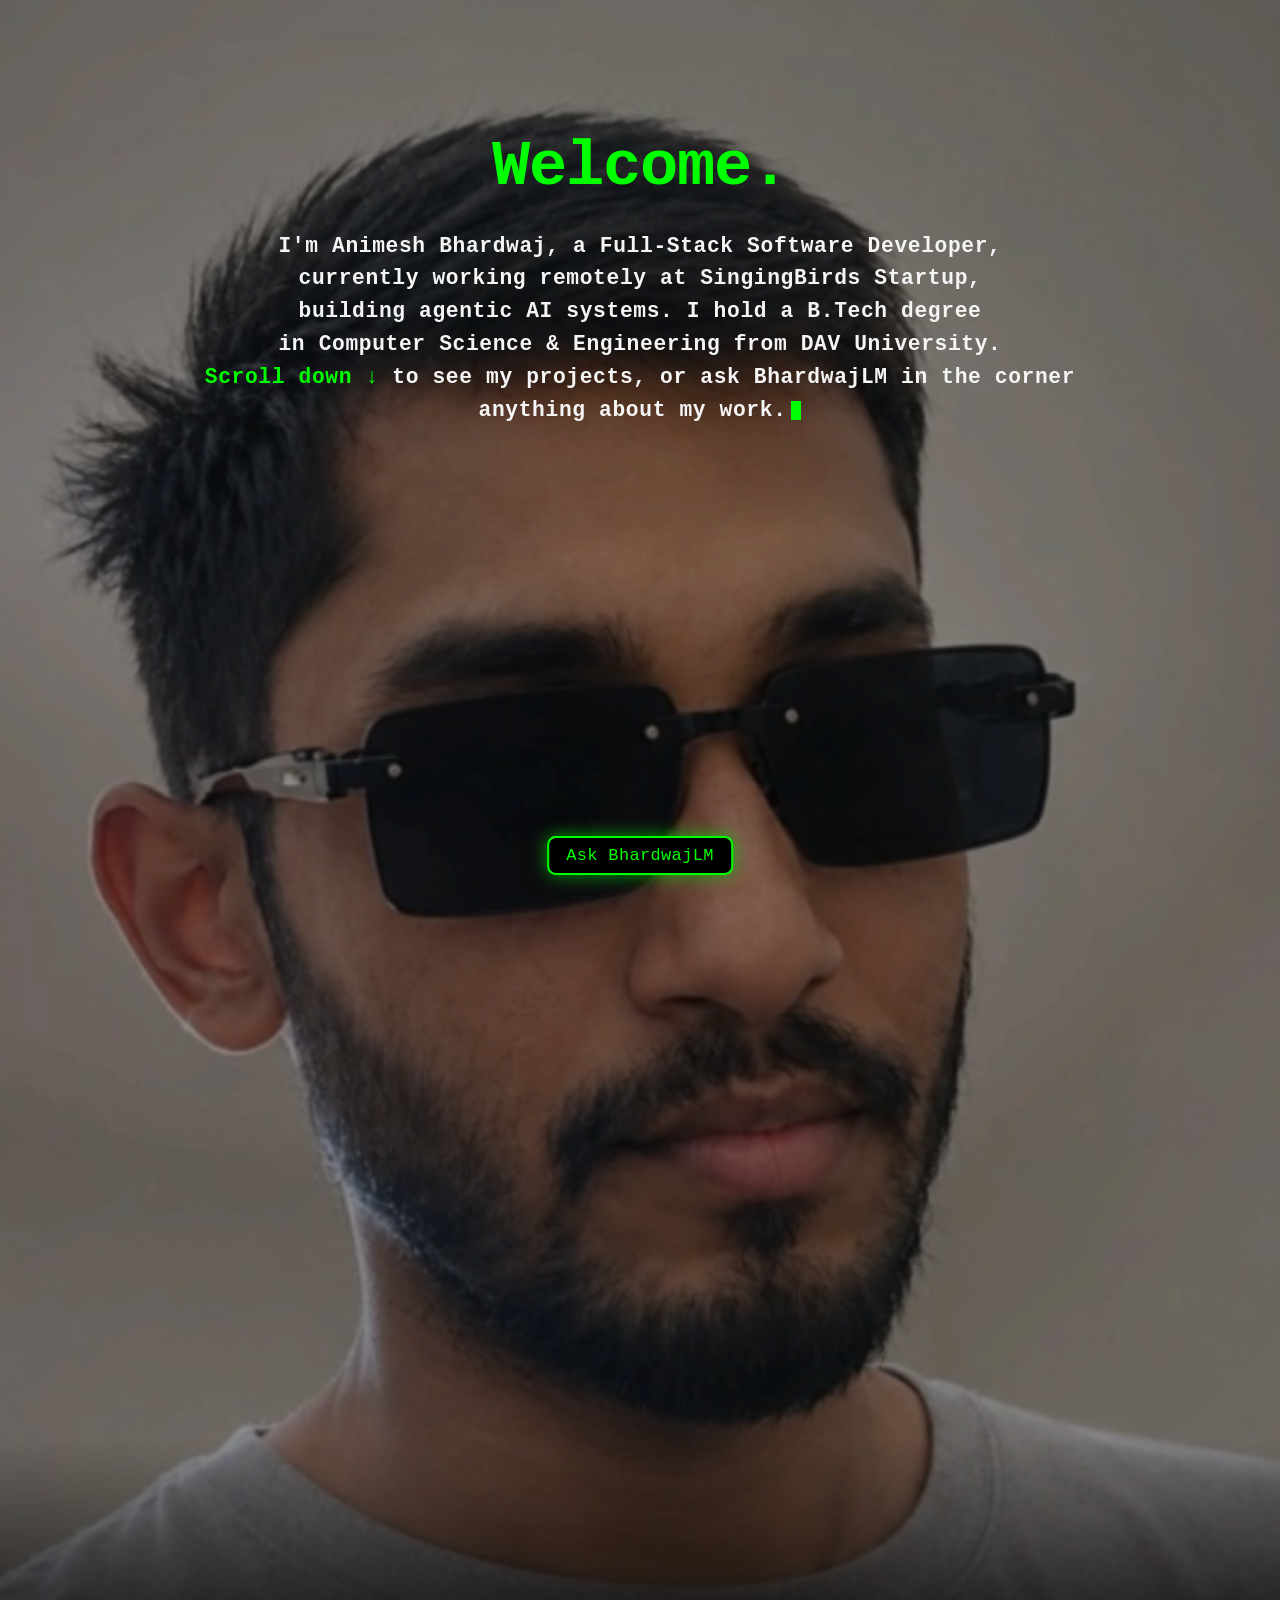
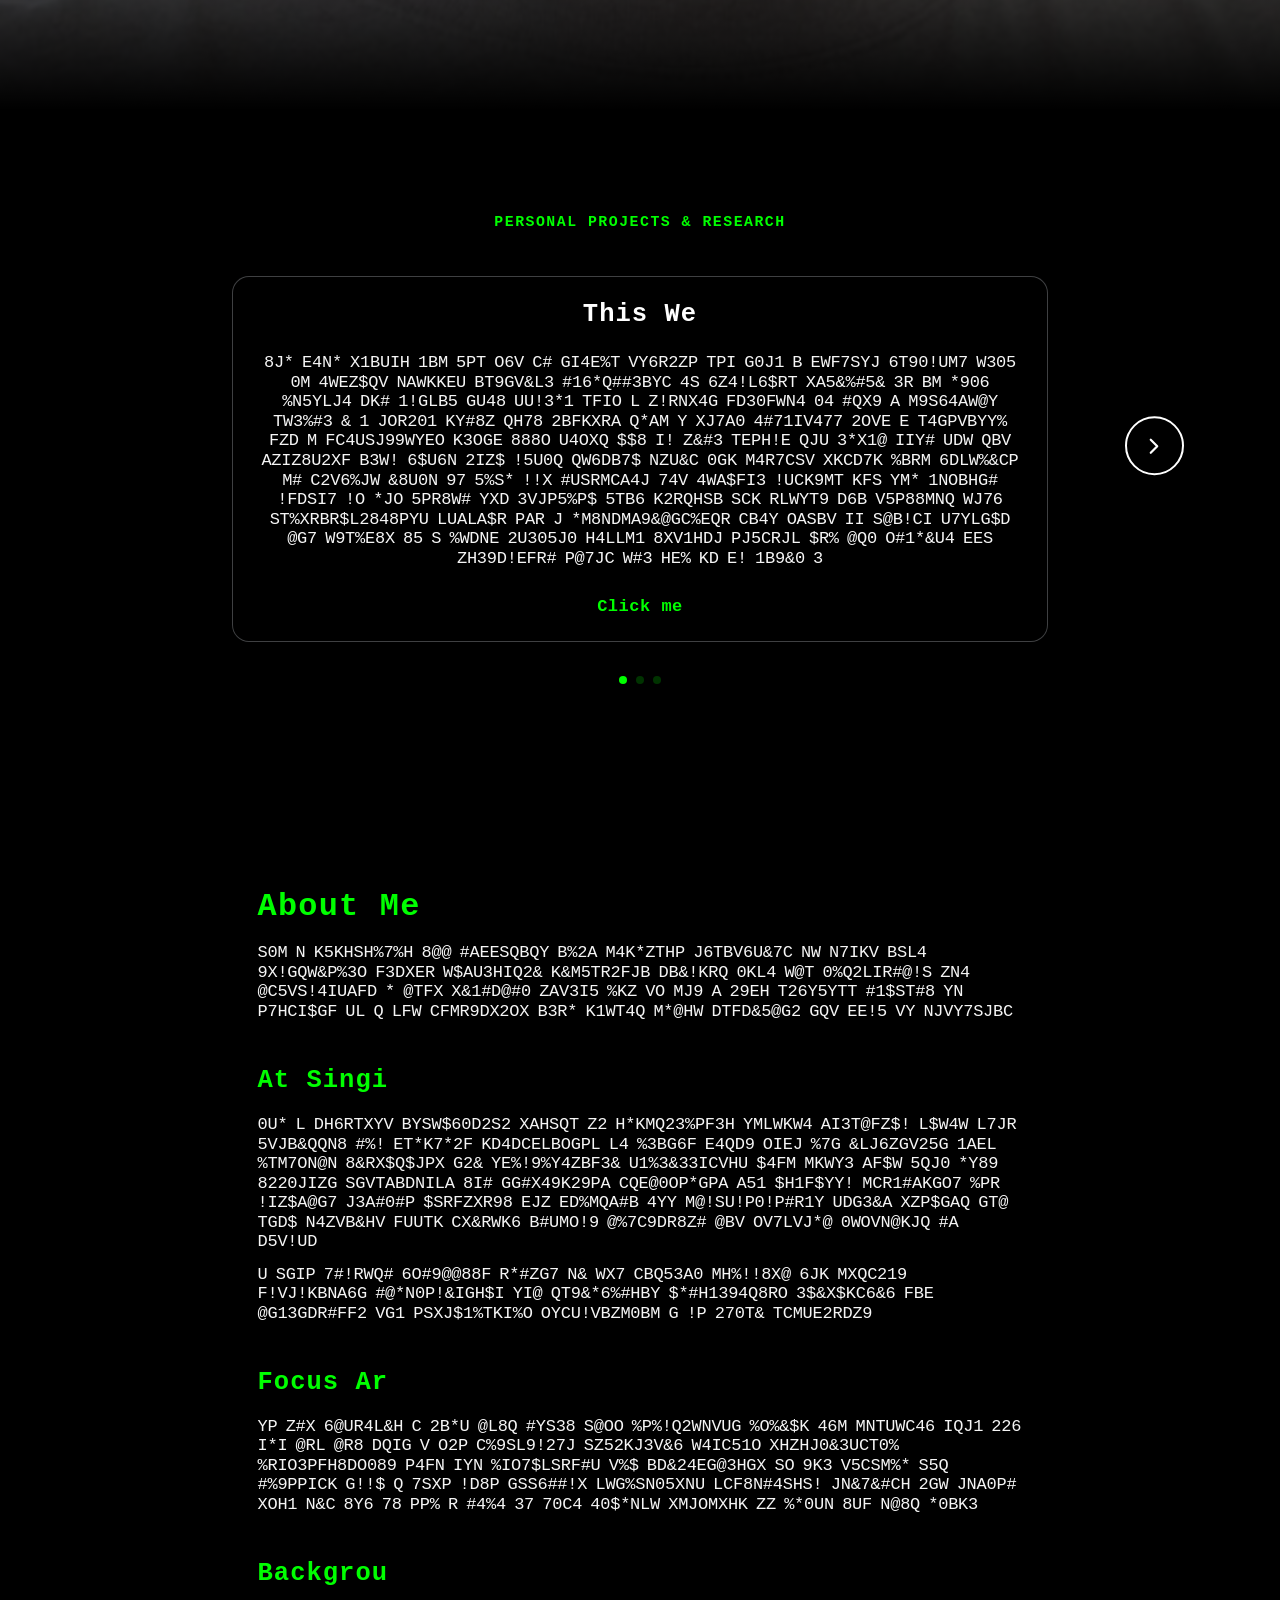
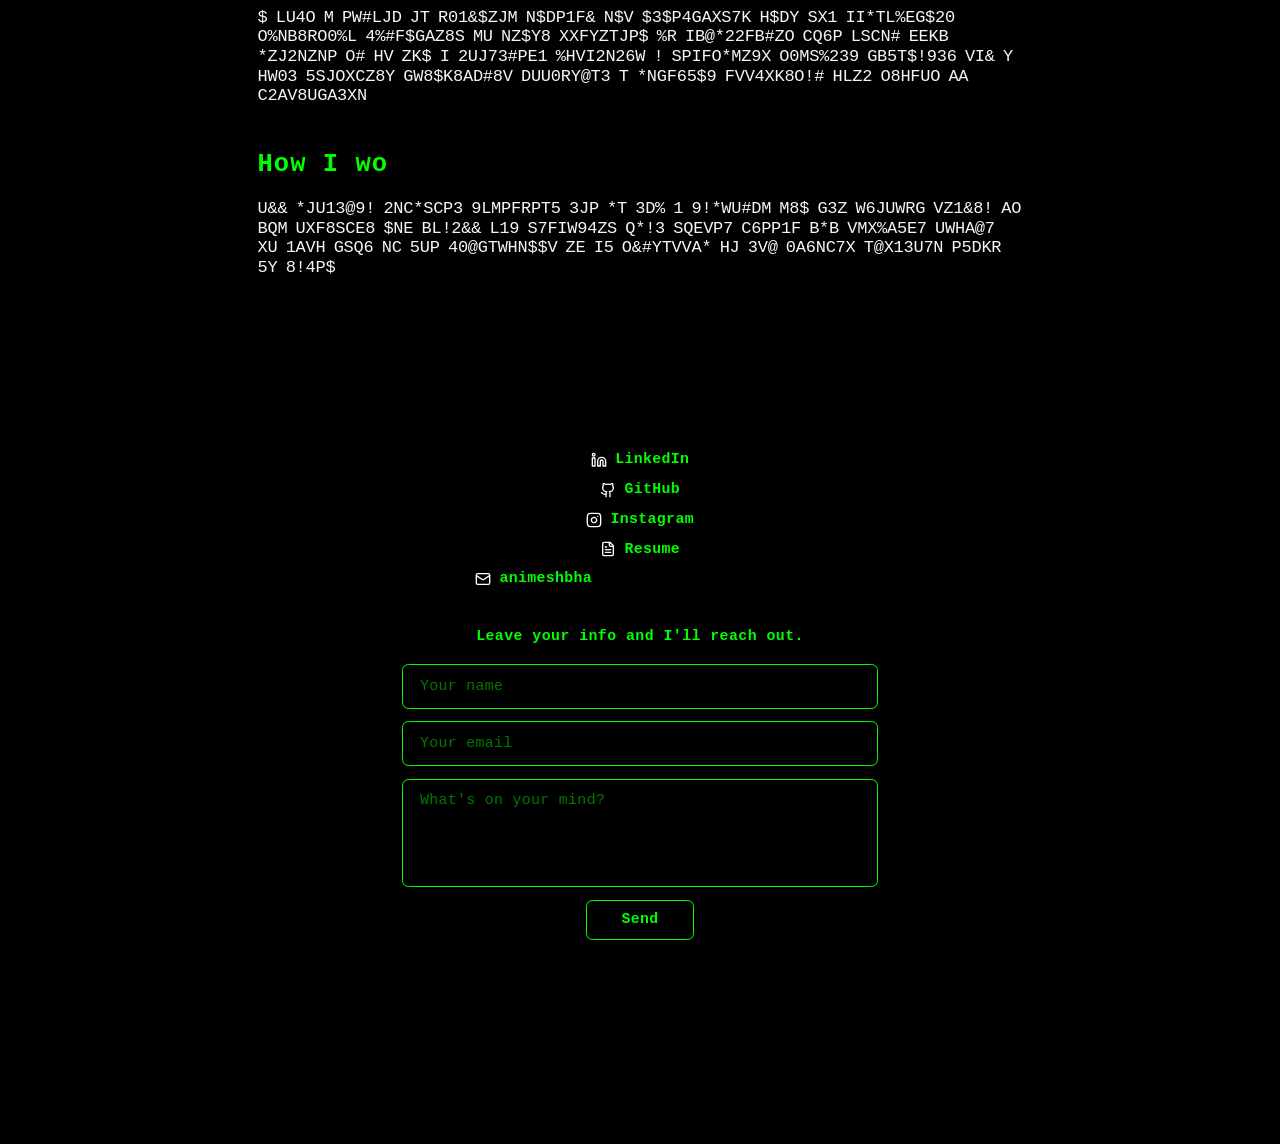
==== commit 0e25d29e: "Point This Website card link to the .github.io repo" ====
--- a/index.html
+++ b/index.html
@@ -1,6 +1,6 @@
-<!DOCTYPE html><html lang="en"><head><meta charSet="utf-8"/><meta name="viewport" content="width=device-width, initial-scale=1"/><link rel="preload" as="image" href="/assets/profile.png"/><link rel="stylesheet" href="/_next/static/css/9e083c014bcf84d0.css" data-precedence="next"/><link rel="preload" as="script" fetchPriority="low" href="/_next/static/chunks/webpack-82b2ba201d35e58a.js"/><script src="/_next/static/chunks/fd9d1056-4a917af64af6b262.js" async=""></script><script src="/_next/static/chunks/23-6c6b0c7acb6a0a7e.js" async=""></script><script src="/_next/static/chunks/main-app-a719716edf75eef4.js" async=""></script><script src="/_next/static/chunks/832-973e2fc3898004d3.js" async=""></script><script src="/_next/static/chunks/app/page-86858ac971d9964b.js" async=""></script><title>Animesh Bhardwaj — Full-Stack Software Developer</title><meta name="description" content="Animesh Bhardwaj is a Full-Stack Software Developer building agentic AI systems, developer tools, and production-grade web applications. B.Tech CSE graduate from DAV University, currently at SingingBirds Startup."/><link rel="author" href="https://animeshbhardwajofficial.github.io"/><meta name="author" content="Animesh Bhardwaj"/><meta name="keywords" content="Animesh Bhardwaj,Animesh Bhardwaj official,Animesh Bhardwaj portfolio,Animesh Bhardwaj developer,Animesh Bhardwaj Full Stack Developer,animeshbhardwajofficial"/><meta name="creator" content="Animesh Bhardwaj"/><link rel="canonical" href="https://animeshbhardwajofficial.github.io"/><meta property="og:title" content="Animesh Bhardwaj — Full-Stack Software Developer"/><meta property="og:description" content="Full-Stack Software Developer building agentic AI systems, developer tools, and production-grade web applications."/><meta property="og:url" content="https://animeshbhardwajofficial.github.io"/><meta property="og:site_name" content="Animesh Bhardwaj Portfolio"/><meta property="og:image" content="https://animeshbhardwajofficial.github.io/assets/profile.png"/><meta property="og:image:width" content="800"/><meta property="og:image:height" content="800"/><meta property="og:image:alt" content="Animesh Bhardwaj"/><meta property="og:type" content="website"/><meta name="twitter:card" content="summary"/><meta name="twitter:title" content="Animesh Bhardwaj — Full-Stack Software Developer"/><meta name="twitter:description" content="Full-Stack Software Developer building agentic AI systems, developer tools, and production-grade web applications."/><meta name="twitter:image" content="https://animeshbhardwajofficial.github.io/assets/profile.png"/><link rel="icon" href="/assets/profile.png"/><script type="application/ld+json">{"@context":"https://schema.org","@type":"Person","name":"Animesh Bhardwaj","url":"https://animeshbhardwajofficial.github.io","image":"https://animeshbhardwajofficial.github.io/assets/profile.png","jobTitle":"Full-Stack Software Developer","description":"Full-Stack Software Developer building agentic AI systems, developer tools, and production-grade web applications.","alumniOf":{"@type":"CollegeOrUniversity","name":"DAV University, Jalandhar"},"worksFor":{"@type":"Organization","name":"SingingBirds Startup"},"sameAs":["https://www.linkedin.com/in/animeshbhardwajofficial","https://github.com/animeshbhardwajofficial","https://www.instagram.com/animeshbhardwajofficial","https://animeshbhardwajofficial.vercel.app"]}</script><script src="/_next/static/chunks/polyfills-78c92fac7aa8fdd8.js" noModule=""></script></head><body class="text-neon min-h-screen"><main class="relative bg-black"><section class="relative flex min-h-fit min-[1201px]:min-h-[190vh] flex-col items-center justify-start pt-24 md:pt-32 pb-16 min-[1201px]:pb-0 px-6 text-center overflow-hidden"><div class="absolute inset-0 h-full overflow-hidden bg-black"><img src="/assets/profile.png" alt="" class="hidden min-[1201px]:block w-full h-full object-cover" style="object-position:50% 40%"/><div class="hidden min-[1201px]:block absolute inset-0 bg-black/45"></div><div class="hidden min-[1201px]:block absolute inset-0 bg-black" style="opacity:0"></div><div class="hidden min-[1201px]:block absolute bottom-0 left-0 right-0 h-64 bg-gradient-to-b from-transparent to-black"></div></div><div class="relative z-10 flex flex-col items-center"><img src="/assets/profile.png" alt="Animesh Bhardwaj" class="block min-[1201px]:hidden w-28 h-28 sm:w-32 sm:h-32 rounded-full object-cover border-2 border-neon shadow-neon mb-6" style="object-position:50% 25%"/><h1 class="text-4xl sm:text-5xl md:text-6xl font-bold text-neon" style="letter-spacing:-0.02em"><span class="inline-block align-middle bg-neon ml-1" style="width:0.08em;height:0.9em;opacity:1"></span></h1><div class="relative mt-7 w-full max-w-[900px] text-sm sm:text-base md:text-lg lg:text-xl font-extrabold px-4 sm:px-2" style="line-height:1.55;white-space:pre-line"><p aria-hidden="true" class="invisible">I&#x27;m Animesh Bhardwaj, a Full-Stack Software Developer,
+<!DOCTYPE html><html lang="en"><head><meta charSet="utf-8"/><meta name="viewport" content="width=device-width, initial-scale=1"/><link rel="preload" as="image" href="/assets/profile.png"/><link rel="stylesheet" href="/_next/static/css/9e083c014bcf84d0.css" data-precedence="next"/><link rel="preload" as="script" fetchPriority="low" href="/_next/static/chunks/webpack-82b2ba201d35e58a.js"/><script src="/_next/static/chunks/fd9d1056-4a917af64af6b262.js" async=""></script><script src="/_next/static/chunks/23-6c6b0c7acb6a0a7e.js" async=""></script><script src="/_next/static/chunks/main-app-a719716edf75eef4.js" async=""></script><script src="/_next/static/chunks/832-973e2fc3898004d3.js" async=""></script><script src="/_next/static/chunks/app/page-ee32e631df286789.js" async=""></script><title>Animesh Bhardwaj — Full-Stack Software Developer</title><meta name="description" content="Animesh Bhardwaj is a Full-Stack Software Developer building agentic AI systems, developer tools, and production-grade web applications. B.Tech CSE graduate from DAV University, currently at SingingBirds Startup."/><link rel="author" href="https://animeshbhardwajofficial.github.io"/><meta name="author" content="Animesh Bhardwaj"/><meta name="keywords" content="Animesh Bhardwaj,Animesh Bhardwaj official,Animesh Bhardwaj portfolio,Animesh Bhardwaj developer,Animesh Bhardwaj Full Stack Developer,animeshbhardwajofficial"/><meta name="creator" content="Animesh Bhardwaj"/><link rel="canonical" href="https://animeshbhardwajofficial.github.io"/><meta property="og:title" content="Animesh Bhardwaj — Full-Stack Software Developer"/><meta property="og:description" content="Full-Stack Software Developer building agentic AI systems, developer tools, and production-grade web applications."/><meta property="og:url" content="https://animeshbhardwajofficial.github.io"/><meta property="og:site_name" content="Animesh Bhardwaj Portfolio"/><meta property="og:image" content="https://animeshbhardwajofficial.github.io/assets/profile.png"/><meta property="og:image:width" content="800"/><meta property="og:image:height" content="800"/><meta property="og:image:alt" content="Animesh Bhardwaj"/><meta property="og:type" content="website"/><meta name="twitter:card" content="summary"/><meta name="twitter:title" content="Animesh Bhardwaj — Full-Stack Software Developer"/><meta name="twitter:description" content="Full-Stack Software Developer building agentic AI systems, developer tools, and production-grade web applications."/><meta name="twitter:image" content="https://animeshbhardwajofficial.github.io/assets/profile.png"/><link rel="icon" href="/assets/profile.png"/><script type="application/ld+json">{"@context":"https://schema.org","@type":"Person","name":"Animesh Bhardwaj","url":"https://animeshbhardwajofficial.github.io","image":"https://animeshbhardwajofficial.github.io/assets/profile.png","jobTitle":"Full-Stack Software Developer","description":"Full-Stack Software Developer building agentic AI systems, developer tools, and production-grade web applications.","alumniOf":{"@type":"CollegeOrUniversity","name":"DAV University, Jalandhar"},"worksFor":{"@type":"Organization","name":"SingingBirds Startup"},"sameAs":["https://www.linkedin.com/in/animeshbhardwajofficial","https://github.com/animeshbhardwajofficial","https://www.instagram.com/animeshbhardwajofficial","https://animeshbhardwajofficial.vercel.app"]}</script><script src="/_next/static/chunks/polyfills-78c92fac7aa8fdd8.js" noModule=""></script></head><body class="text-neon min-h-screen"><main class="relative bg-black"><section class="relative flex min-h-fit min-[1201px]:min-h-[190vh] flex-col items-center justify-start pt-24 md:pt-32 pb-16 min-[1201px]:pb-0 px-6 text-center overflow-hidden"><div class="absolute inset-0 h-full overflow-hidden bg-black"><img src="/assets/profile.png" alt="" class="hidden min-[1201px]:block w-full h-full object-cover" style="object-position:50% 40%"/><div class="hidden min-[1201px]:block absolute inset-0 bg-black/45"></div><div class="hidden min-[1201px]:block absolute inset-0 bg-black" style="opacity:0"></div><div class="hidden min-[1201px]:block absolute bottom-0 left-0 right-0 h-64 bg-gradient-to-b from-transparent to-black"></div></div><div class="relative z-10 flex flex-col items-center"><img src="/assets/profile.png" alt="Animesh Bhardwaj" class="block min-[1201px]:hidden w-28 h-28 sm:w-32 sm:h-32 rounded-full object-cover border-2 border-neon shadow-neon mb-6" style="object-position:50% 25%"/><h1 class="text-4xl sm:text-5xl md:text-6xl font-bold text-neon" style="letter-spacing:-0.02em"><span class="inline-block align-middle bg-neon ml-1" style="width:0.08em;height:0.9em;opacity:1"></span></h1><div class="relative mt-7 w-full max-w-[900px] text-sm sm:text-base md:text-lg lg:text-xl font-extrabold px-4 sm:px-2" style="line-height:1.55;white-space:pre-line"><p aria-hidden="true" class="invisible">I&#x27;m Animesh Bhardwaj, a Full-Stack Software Developer,
 currently working remotely at SingingBirds Startup,
 building agentic AI systems. I hold a B.Tech degree
 in Computer Science &amp; Engineering from DAV University.
 Scroll down ↓ to see my projects, or ask BhardwajLM in the corner
-anything about my work.</p><p class="absolute inset-0 text-[#F5F5F5]"></p></div></div></section><section class="relative py-24 px-6"><p class="text-center text-neon tracking-widest text-sm font-bold mb-10">PERSONAL PROJECTS &amp; RESEARCH</p><div class="relative max-w-3xl mx-auto"><div class="relative overflow-hidden px-6 py-16 -my-16 -mx-6"><div class="flex gap-6 items-start" draggable="false" style="-webkit-touch-callout:none;-webkit-user-select:none;user-select:none;touch-action:pan-y"><div class="w-full shrink-0"><a href="https://github.com/animeshbhardwajofficial/portfolio" target="_blank" rel="noopener noreferrer" class="block"><div class="rounded-2xl p-5 text-center border cursor-pointer transition-colors duration-300 bg-black/40 border-gray-300/30 backdrop-blur-md" style="transform-origin:center"><h3 class="text-2xl font-bold mb-4 min-h-[2.25rem] transition-colors duration-300 text-white"></h3><p class="text-base transition-colors duration-300 text-[#F5F5F5]" style="letter-spacing:-0.015em;word-spacing:-0.1em;line-height:1.15">The site you&#x27;re on, and the AI you&#x27;re talking to. It&#x27;s a Next.js frontend with an Express backend powering BhardwajLM, an assistant grounded in my real project and resume data rather than a generic chatbot. It runs a two-agent design — a worker agent that answers from a local knowledge base I maintain, and a &quot;cataloguer&quot; agent that hands off to live GitHub API calls when you ask something that needs real code, listing files and pulling actual file contents so answers about my work are grounded, not guessed (you&#x27;ll see the handoff happen in the chat). The frontend uses Next.js App Router and Tailwind with scroll-triggered reveals and a typewriter-style hero built on Framer Motion; the backend is a small Express server routing between the two agents. Ask BhardwajLM below how any of it works →</p><p class="mt-6 text-neon font-extrabold text-base">Click me</p></div></a></div><div class="w-full shrink-0"><a href="https://studymate-beryl-ten.vercel.app/" target="_blank" rel="noopener noreferrer" class="block"><div class="rounded-2xl p-5 text-center border cursor-pointer transition-colors duration-300 bg-black/40 border-gray-300/30 backdrop-blur-md" style="transform-origin:center"><h3 class="text-2xl font-bold mb-4 min-h-[2.25rem] transition-colors duration-300 text-white"></h3><p class="text-base transition-colors duration-300 text-[#F5F5F5]" style="letter-spacing:-0.015em;word-spacing:-0.1em;line-height:1.15">A full-stack learning platform built with React, HTML, CSS, and JavaScript, supporting 3 user roles with secure authentication and responsive user experiences. I built responsive dashboards and reusable components, improving navigation across 20+ application screens, and implemented REST APIs using Express.js and PostgreSQL, enabling 15+ backend endpoints for authentication, course management, and protected workflows. I integrated an efficient frontend architecture with React, reducing component duplication by 30%, and tested the app across 5+ browsers, fixing layout inconsistencies through structured debugging and frontend optimization.</p><p class="mt-6 text-neon font-extrabold text-base">Click me</p></div></a></div><div class="w-full shrink-0"><a href="https://amarvideogaya.site.je" target="_blank" rel="noopener noreferrer" class="block"><div class="rounded-2xl p-5 text-center border cursor-pointer transition-colors duration-300 bg-black/40 border-gray-300/30 backdrop-blur-md" style="transform-origin:center"><h3 class="text-2xl font-bold mb-4 min-h-[2.25rem] transition-colors duration-300 text-white"></h3><p class="text-base transition-colors duration-300 text-[#F5F5F5]" style="letter-spacing:-0.015em;word-spacing:-0.1em;line-height:1.15">A responsive portfolio website built with WordPress, HTML, and CSS, delivering 15+ professionally structured pages for desktop and mobile. I customized the Astra theme with Elementor for consistent layouts across 5+ major browsers with pixel-perfect visual accuracy, and improved performance through image compression, lazy loading, and clean page structure, cutting page load time by 30%. I configured SEO fundamentals — metadata, clean URLs, image alt attributes, and structured content — across all 15+ pages, and managed deployment, plugin configuration, domain integration, and SSL setup for fully secure, reliable availability.</p><p class="mt-6 text-neon font-extrabold text-base">Click me</p></div></a></div></div></div><button aria-label="Next project" class="hidden min-[1201px]:flex absolute right-0 top-1/2 -translate-y-1/2 translate-x-32 w-14 h-14 rounded-full border-2 border-white bg-black text-white items-center justify-center hover:bg-white hover:text-black transition-colors duration-200 z-10"><svg xmlns="http://www.w3.org/2000/svg" width="26" height="26" viewBox="0 0 24 24" fill="none" stroke="currentColor" stroke-width="2" stroke-linecap="round" stroke-linejoin="round" class="lucide lucide-chevron-right"><path d="m9 18 6-6-6-6"></path></svg></button><div class="flex justify-center gap-2 mt-8"><button aria-label="Go to This Website!" class="w-2 h-2 rounded-full transition-colors duration-200 bg-neon"></button><button aria-label="Go to Studymate - Learning Platform" class="w-2 h-2 rounded-full transition-colors duration-200 bg-neon/20"></button><button aria-label="Go to Photography Portfolio Website" class="w-2 h-2 rounded-full transition-colors duration-200 bg-neon/20"></button></div></div></section><section class="relative py-24 px-6 max-w-3xl mx-auto text-left"><div class=""><h2 class="text-3xl font-bold text-neon mb-4"><span class="relative inline-block"><span aria-hidden="true" class="invisible">About Me</span><span class="absolute left-0 top-0 whitespace-nowrap"></span></span></h2><p class="text-base text-[#F5F5F5] mt-3 first:mt-0" style="letter-spacing:-0.015em;word-spacing:-0.1em;line-height:1.15">I&#x27;m a Full-Stack Web Developer with hands-on experience in HTML, CSS, JavaScript, React, WordPress, Responsive Design, SEO, and third-party API integration. I like building things end to end — from database schemas to polished UI — and delivering work that&#x27;s fast, reliable, and easy to maintain.</p></div><div class="mt-10"><h2 class="text-2xl font-bold text-neon mb-4"><span class="relative inline-block"><span aria-hidden="true" class="invisible">At SingingBirds</span><span class="absolute left-0 top-0 whitespace-nowrap"></span></span></h2><p class="text-base text-[#F5F5F5] mt-3 first:mt-0" style="letter-spacing:-0.015em;word-spacing:-0.1em;line-height:1.15">I&#x27;m a Software Development Intern at SingingBirds Startup (Remote), where I&#x27;ve delivered 10+ frontend improvements in React, HTML, CSS, and JavaScript with reusable components and cross-browser consistency. I&#x27;ve built REST APIs with Node.js, Express.js, and PostgreSQL, integrating 15+ database operations for scalable backend features, and resolved 20+ implementation issues through Git pull requests while keeping layouts responsive and delivery timelines on track.</p><p class="text-base text-[#F5F5F5] mt-3 first:mt-0" style="letter-spacing:-0.015em;word-spacing:-0.1em;line-height:1.15">I also reduced rendering delays by 15% through frontend and backend performance optimization, and implemented Claude-based automation via third-party API integration, contributing 2 AI agent workflows.</p></div><div class="mt-10"><h2 class="text-2xl font-bold text-neon mb-4"><span class="relative inline-block"><span aria-hidden="true" class="invisible">Focus Areas</span><span class="absolute left-0 top-0 whitespace-nowrap"></span></span></h2><p class="text-base text-[#F5F5F5] mt-3 first:mt-0" style="letter-spacing:-0.015em;word-spacing:-0.1em;line-height:1.15">On the frontend I work with HTML, CSS, JavaScript, React, and Tailwind CSS. For CMS and web work I use WordPress, Responsive Design, cross-browser compatibility, SEO, and third-party API integration. On the backend and database side I work with Node.js, Express.js, PostgreSQL, MongoDB, and Prisma ORM, and day to day I rely on Git, GitHub, Postman, VS Code, and REST APIs.</p></div><div class="mt-10"><h2 class="text-2xl font-bold text-neon mb-4"><span class="relative inline-block"><span aria-hidden="true" class="invisible">Background</span><span class="absolute left-0 top-0 whitespace-nowrap"></span></span></h2><p class="text-base text-[#F5F5F5] mt-3 first:mt-0" style="letter-spacing:-0.015em;word-spacing:-0.1em;line-height:1.15">I hold a B.Tech in Computer Science and Engineering from DAV University, Jalandhar, graduating in 2026. Alongside my internship, I&#x27;ve built full projects on my own — including StudyZen, a full-stack learning platform, and a live WordPress photography portfolio — handling everything from design to deployment.</p></div><div class="mt-10"><h2 class="text-2xl font-bold text-neon mb-4"><span class="relative inline-block"><span aria-hidden="true" class="invisible">How I work</span><span class="absolute left-0 top-0 whitespace-nowrap"></span></span></h2><p class="text-base text-[#F5F5F5] mt-3 first:mt-0" style="letter-spacing:-0.015em;word-spacing:-0.1em;line-height:1.15">I&#x27;m happiest building something end to end — figuring out the schema, wiring up the backend, and making the interface feel right. Browse the projects above, or feel free to ask BhardwajLM, my AI assistant in the corner, anything about my work.</p></div></section><section class="relative py-16 pb-48 px-6 text-center"><div class="flex flex-col items-center gap-1 mb-8"><a href="https://www.linkedin.com/in/animeshbhardwajofficial" target="_blank" rel="noopener noreferrer" class="flex items-center gap-2 py-0.5 text-neon font-bold text-sm"><svg xmlns="http://www.w3.org/2000/svg" width="16" height="16" viewBox="0 0 24 24" fill="none" stroke="currentColor" stroke-width="2" stroke-linecap="round" stroke-linejoin="round" class="lucide lucide-linkedin text-white shrink-0"><path d="M16 8a6 6 0 0 1 6 6v7h-4v-7a2 2 0 0 0-2-2 2 2 0 0 0-2 2v7h-4v-7a6 6 0 0 1 6-6z"></path><rect width="4" height="12" x="2" y="9"></rect><circle cx="4" cy="4" r="2"></circle></svg><span class="relative inline-block text-left"><span aria-hidden="true" class="invisible text-xs sm:text-sm">LinkedIn</span><span class="absolute left-0 top-0 whitespace-nowrap text-xs sm:text-sm" style="color:#00ff00;transition:color 200ms ease-in-out"></span></span></a><a href="https://github.com/animeshbhardwajofficial" target="_blank" rel="noopener noreferrer" class="flex items-center gap-2 py-0.5 text-neon font-bold text-sm"><svg xmlns="http://www.w3.org/2000/svg" width="16" height="16" viewBox="0 0 24 24" fill="none" stroke="currentColor" stroke-width="2" stroke-linecap="round" stroke-linejoin="round" class="lucide lucide-github text-white shrink-0"><path d="M15 22v-4a4.8 4.8 0 0 0-1-3.5c3 0 6-2 6-5.5.08-1.25-.27-2.48-1-3.5.28-1.15.28-2.35 0-3.5 0 0-1 0-3 1.5-2.64-.5-5.36-.5-8 0C6 2 5 2 5 2c-.3 1.15-.3 2.35 0 3.5A5.403 5.403 0 0 0 4 9c0 3.5 3 5.5 6 5.5-.39.49-.68 1.05-.85 1.65-.17.6-.22 1.23-.15 1.85v4"></path><path d="M9 18c-4.51 2-5-2-7-2"></path></svg><span class="relative inline-block text-left"><span aria-hidden="true" class="invisible text-xs sm:text-sm">GitHub</span><span class="absolute left-0 top-0 whitespace-nowrap text-xs sm:text-sm" style="color:#00ff00;transition:color 200ms ease-in-out"></span></span></a><a href="https://www.instagram.com/animeshbhardwajofficial" target="_blank" rel="noopener noreferrer" class="flex items-center gap-2 py-0.5 text-neon font-bold text-sm"><svg xmlns="http://www.w3.org/2000/svg" width="16" height="16" viewBox="0 0 24 24" fill="none" stroke="currentColor" stroke-width="2" stroke-linecap="round" stroke-linejoin="round" class="lucide lucide-instagram text-white shrink-0"><rect width="20" height="20" x="2" y="2" rx="5" ry="5"></rect><path d="M16 11.37A4 4 0 1 1 12.63 8 4 4 0 0 1 16 11.37z"></path><line x1="17.5" x2="17.51" y1="6.5" y2="6.5"></line></svg><span class="relative inline-block text-left"><span aria-hidden="true" class="invisible text-xs sm:text-sm">Instagram</span><span class="absolute left-0 top-0 whitespace-nowrap text-xs sm:text-sm" style="color:#00ff00;transition:color 200ms ease-in-out"></span></span></a><a href="/assets/resume.pdf" download="" rel="noopener noreferrer" class="flex items-center gap-2 py-0.5 text-neon font-bold text-sm"><svg xmlns="http://www.w3.org/2000/svg" width="16" height="16" viewBox="0 0 24 24" fill="none" stroke="currentColor" stroke-width="2" stroke-linecap="round" stroke-linejoin="round" class="lucide lucide-file-text text-white shrink-0"><path d="M15 2H6a2 2 0 0 0-2 2v16a2 2 0 0 0 2 2h12a2 2 0 0 0 2-2V7Z"></path><path d="M14 2v4a2 2 0 0 0 2 2h4"></path><path d="M10 9H8"></path><path d="M16 13H8"></path><path d="M16 17H8"></path></svg><span class="relative inline-block text-left"><span aria-hidden="true" class="invisible text-xs sm:text-sm">Resume</span><span class="absolute left-0 top-0 whitespace-nowrap text-xs sm:text-sm" style="color:#00ff00;transition:color 200ms ease-in-out"></span></span></a><a href="mailto:animeshbhardwajofficial@gmail.com" rel="noopener noreferrer" class="flex items-center gap-2 py-0.5 text-neon font-bold text-sm"><svg xmlns="http://www.w3.org/2000/svg" width="16" height="16" viewBox="0 0 24 24" fill="none" stroke="currentColor" stroke-width="2" stroke-linecap="round" stroke-linejoin="round" class="lucide lucide-mail text-white shrink-0"><rect width="20" height="16" x="2" y="4" rx="2"></rect><path d="m22 7-8.97 5.7a1.94 1.94 0 0 1-2.06 0L2 7"></path></svg><span class="relative inline-block text-left"><span aria-hidden="true" class="invisible text-xs sm:text-sm">animeshbhardwajofficial@gmail.com</span><span class="absolute left-0 top-0 whitespace-nowrap text-xs sm:text-sm" style="color:#00ff00;transition:color 200ms ease-in-out"></span></span></a></div><p class="text-neon font-bold mb-4 text-sm">Leave your info and I&#x27;ll reach out.</p><form class="max-w-md mx-auto flex flex-col gap-3"><input placeholder="Your name" required="" class="bg-black border border-neon rounded-md px-4 py-2.5 text-sm text-neon placeholder-neon-dim/60 focus:outline-none" name="name" value=""/><input type="email" placeholder="Your email" required="" class="bg-black border border-neon rounded-md px-4 py-2.5 text-sm text-neon placeholder-neon-dim/60 focus:outline-none" name="email" value=""/><textarea name="message" placeholder="What&#x27;s on your mind?" required="" rows="4" class="bg-black border border-neon rounded-md px-4 py-2.5 text-sm text-neon placeholder-neon-dim/60 focus:outline-none resize-none"></textarea><button type="submit" class="mx-auto border border-neon rounded-md px-8 py-2 font-bold text-sm" style="background-color:transparent;color:#00ff00;transition:background-color 200ms ease-in-out, color 200ms ease-in-out">Send</button></form></section><button aria-label="Toggle BhardwajLM chat" class="fixed bottom-6 left-1/2 -translate-x-1/2 z-40 px-4 h-9 rounded-lg border-2 border-neon bg-black text-neon flex items-center justify-center text-base font-normal whitespace-nowrap" style="box-shadow:0 0 8px rgba(0,255,0,0.35)">Ask BhardwajLM</button></main><script src="/_next/static/chunks/webpack-82b2ba201d35e58a.js" async=""></script><script>(self.__next_f=self.__next_f||[]).push([0]);self.__next_f.push([2,null])</script><script>self.__next_f.push([1,"1:HL[\"/_next/static/css/9e083c014bcf84d0.css\",\"style\"]\n"])</script><script>self.__next_f.push([1,"2:I[5751,[],\"\"]\n4:I[4426,[\"832\",\"static/chunks/832-973e2fc3898004d3.js\",\"931\",\"static/chunks/app/page-86858ac971d9964b.js\"],\"default\"]\n5:I[2233,[\"832\",\"static/chunks/832-973e2fc3898004d3.js\",\"931\",\"static/chunks/app/page-86858ac971d9964b.js\"],\"default\"]\n6:I[7509,[\"832\",\"static/chunks/832-973e2fc3898004d3.js\",\"931\",\"static/chunks/app/page-86858ac971d9964b.js\"],\"default\"]\n7:I[813,[\"832\",\"static/chunks/832-973e2fc3898004d3.js\",\"931\",\"static/chunks/app/page-86858ac971d9964b.js\"],\"default\"]\n8:I[2627,[\"832\",\"static/chunks/832-973e2fc3898004d3.js\",\"931\",\"static/chunks/app/page-86858ac971d9964b.js\"],\"default\"]\n9:I[9275,[],\"\"]\na:I[1343,[],\"\"]\nc:I[6130,[],\"\"]\nd:[]\n"])</script><script>self.__next_f.push([1,"0:[[[\"$\",\"link\",\"0\",{\"rel\":\"stylesheet\",\"href\":\"/_next/static/css/9e083c014bcf84d0.css\",\"precedence\":\"next\",\"crossOrigin\":\"$undefined\"}]],[\"$\",\"$L2\",null,{\"buildId\":\"mGL1zdF8le6n9JPYzdUFH\",\"assetPrefix\":\"\",\"initialCanonicalUrl\":\"/\",\"initialTree\":[\"\",{\"children\":[\"__PAGE__\",{}]},\"$undefined\",\"$undefined\",true],\"initialSeedData\":[\"\",{\"children\":[\"__PAGE__\",{},[[\"$L3\",[\"$\",\"main\",null,{\"className\":\"relative bg-black\",\"children\":[[\"$\",\"$L4\",null,{}],[\"$\",\"$L5\",null,{}],[\"$\",\"$L6\",null,{}],[\"$\",\"$L7\",null,{}],[\"$\",\"$L8\",null,{}]]}]],null],null]},[[\"$\",\"html\",null,{\"lang\":\"en\",\"children\":[[\"$\",\"head\",null,{\"children\":[\"$\",\"script\",null,{\"type\":\"application/ld+json\",\"dangerouslySetInnerHTML\":{\"__html\":\"{\\\"@context\\\":\\\"https://schema.org\\\",\\\"@type\\\":\\\"Person\\\",\\\"name\\\":\\\"Animesh Bhardwaj\\\",\\\"url\\\":\\\"https://animeshbhardwajofficial.github.io\\\",\\\"image\\\":\\\"https://animeshbhardwajofficial.github.io/assets/profile.png\\\",\\\"jobTitle\\\":\\\"Full-Stack Software Developer\\\",\\\"description\\\":\\\"Full-Stack Software Developer building agentic AI systems, developer tools, and production-grade web applications.\\\",\\\"alumniOf\\\":{\\\"@type\\\":\\\"CollegeOrUniversity\\\",\\\"name\\\":\\\"DAV University, Jalandhar\\\"},\\\"worksFor\\\":{\\\"@type\\\":\\\"Organization\\\",\\\"name\\\":\\\"SingingBirds Startup\\\"},\\\"sameAs\\\":[\\\"https://www.linkedin.com/in/animeshbhardwajofficial\\\",\\\"https://github.com/animeshbhardwajofficial\\\",\\\"https://www.instagram.com/animeshbhardwajofficial\\\",\\\"https://animeshbhardwajofficial.vercel.app\\\"]}\"}}]}],[\"$\",\"body\",null,{\"className\":\"text-neon min-h-screen\",\"children\":[\"$\",\"$L9\",null,{\"parallelRouterKey\":\"children\",\"segmentPath\":[\"children\"],\"error\":\"$undefined\",\"errorStyles\":\"$undefined\",\"errorScripts\":\"$undefined\",\"template\":[\"$\",\"$La\",null,{}],\"templateStyles\":\"$undefined\",\"templateScripts\":\"$undefined\",\"notFound\":[[\"$\",\"title\",null,{\"children\":\"404: This page could not be found.\"}],[\"$\",\"div\",null,{\"style\":{\"fontFamily\":\"system-ui,\\\"Segoe UI\\\",Roboto,Helvetica,Arial,sans-serif,\\\"Apple Color Emoji\\\",\\\"Segoe UI Emoji\\\"\",\"height\":\"100vh\",\"textAlign\":\"center\",\"display\":\"flex\",\"flexDirection\":\"column\",\"alignItems\":\"center\",\"justifyContent\":\"center\"},\"children\":[\"$\",\"div\",null,{\"children\":[[\"$\",\"style\",null,{\"dangerouslySetInnerHTML\":{\"__html\":\"body{color:#000;background:#fff;margin:0}.next-error-h1{border-right:1px solid rgba(0,0,0,.3)}@media (prefers-color-scheme:dark){body{color:#fff;background:#000}.next-error-h1{border-right:1px solid rgba(255,255,255,.3)}}\"}}],[\"$\",\"h1\",null,{\"className\":\"next-error-h1\",\"style\":{\"display\":\"inline-block\",\"margin\":\"0 20px 0 0\",\"padding\":\"0 23px 0 0\",\"fontSize\":24,\"fontWeight\":500,\"verticalAlign\":\"top\",\"lineHeight\":\"49px\"},\"children\":\"404\"}],[\"$\",\"div\",null,{\"style\":{\"display\":\"inline-block\"},\"children\":[\"$\",\"h2\",null,{\"style\":{\"fontSize\":14,\"fontWeight\":400,\"lineHeight\":\"49px\",\"margin\":0},\"children\":\"This page could not be found.\"}]}]]}]}]],\"notFoundStyles\":[],\"styles\":null}]}]]}],null],null],\"couldBeIntercepted\":false,\"initialHead\":[null,\"$Lb\"],\"globalErrorComponent\":\"$c\",\"missingSlots\":\"$Wd\"}]]\n"])</script><script>self.__next_f.push([1,"b:[[\"$\",\"meta\",\"0\",{\"name\":\"viewport\",\"content\":\"width=device-width, initial-scale=1\"}],[\"$\",\"meta\",\"1\",{\"charSet\":\"utf-8\"}],[\"$\",\"title\",\"2\",{\"children\":\"Animesh Bhardwaj — Full-Stack Software Developer\"}],[\"$\",\"meta\",\"3\",{\"name\":\"description\",\"content\":\"Animesh Bhardwaj is a Full-Stack Software Developer building agentic AI systems, developer tools, and production-grade web applications. B.Tech CSE graduate from DAV University, currently at SingingBirds Startup.\"}],[\"$\",\"link\",\"4\",{\"rel\":\"author\",\"href\":\"https://animeshbhardwajofficial.github.io\"}],[\"$\",\"meta\",\"5\",{\"name\":\"author\",\"content\":\"Animesh Bhardwaj\"}],[\"$\",\"meta\",\"6\",{\"name\":\"keywords\",\"content\":\"Animesh Bhardwaj,Animesh Bhardwaj official,Animesh Bhardwaj portfolio,Animesh Bhardwaj developer,Animesh Bhardwaj Full Stack Developer,animeshbhardwajofficial\"}],[\"$\",\"meta\",\"7\",{\"name\":\"creator\",\"content\":\"Animesh Bhardwaj\"}],[\"$\",\"link\",\"8\",{\"rel\":\"canonical\",\"href\":\"https://animeshbhardwajofficial.github.io\"}],[\"$\",\"meta\",\"9\",{\"property\":\"og:title\",\"content\":\"Animesh Bhardwaj — Full-Stack Software Developer\"}],[\"$\",\"meta\",\"10\",{\"property\":\"og:description\",\"content\":\"Full-Stack Software Developer building agentic AI systems, developer tools, and production-grade web applications.\"}],[\"$\",\"meta\",\"11\",{\"property\":\"og:url\",\"content\":\"https://animeshbhardwajofficial.github.io\"}],[\"$\",\"meta\",\"12\",{\"property\":\"og:site_name\",\"content\":\"Animesh Bhardwaj Portfolio\"}],[\"$\",\"meta\",\"13\",{\"property\":\"og:image\",\"content\":\"https://animeshbhardwajofficial.github.io/assets/profile.png\"}],[\"$\",\"meta\",\"14\",{\"property\":\"og:image:width\",\"content\":\"800\"}],[\"$\",\"meta\",\"15\",{\"property\":\"og:image:height\",\"content\":\"800\"}],[\"$\",\"meta\",\"16\",{\"property\":\"og:image:alt\",\"content\":\"Animesh Bhardwaj\"}],[\"$\",\"meta\",\"17\",{\"property\":\"og:type\",\"content\":\"website\"}],[\"$\",\"meta\",\"18\",{\"name\":\"twitter:card\",\"content\":\"summary\"}],[\"$\",\"meta\",\"19\",{\"name\":\"twitter:title\",\"content\":\"Animesh Bhardwaj — Full-Stack Software Developer\"}],[\"$\",\"meta\",\"20\",{\"name\":\"twitter:description\",\"content\":\"Full-Stack Software Developer building agentic AI systems, developer tools, and production-grade web applications.\"}],[\"$\",\"meta\",\"21\",{\"name\":\"twitter:image\",\"content\":\"https://animeshbhardwajofficial.github.io/assets/profile.png\"}],[\"$\",\"link\",\"22\",{\"rel\":\"icon\",\"href\":\"/assets/profile.png\"}]]\n"])</script><script>self.__next_f.push([1,"3:null\n"])</script></body></html>+anything about my work.</p><p class="absolute inset-0 text-[#F5F5F5]"></p></div></div></section><section class="relative py-24 px-6"><p class="text-center text-neon tracking-widest text-sm font-bold mb-10">PERSONAL PROJECTS &amp; RESEARCH</p><div class="relative max-w-3xl mx-auto"><div class="relative overflow-hidden px-6 py-16 -my-16 -mx-6"><div class="flex gap-6 items-start" draggable="false" style="-webkit-touch-callout:none;-webkit-user-select:none;user-select:none;touch-action:pan-y"><div class="w-full shrink-0"><a href="https://github.com/animeshbhardwajofficial/animeshbhardwajofficial.github.io" target="_blank" rel="noopener noreferrer" class="block"><div class="rounded-2xl p-5 text-center border cursor-pointer transition-colors duration-300 bg-black/40 border-gray-300/30 backdrop-blur-md" style="transform-origin:center"><h3 class="text-2xl font-bold mb-4 min-h-[2.25rem] transition-colors duration-300 text-white"></h3><p class="text-base transition-colors duration-300 text-[#F5F5F5]" style="letter-spacing:-0.015em;word-spacing:-0.1em;line-height:1.15">The site you&#x27;re on, and the AI you&#x27;re talking to. It&#x27;s a Next.js frontend with an Express backend powering BhardwajLM, an assistant grounded in my real project and resume data rather than a generic chatbot. It runs a two-agent design — a worker agent that answers from a local knowledge base I maintain, and a &quot;cataloguer&quot; agent that hands off to live GitHub API calls when you ask something that needs real code, listing files and pulling actual file contents so answers about my work are grounded, not guessed (you&#x27;ll see the handoff happen in the chat). The frontend uses Next.js App Router and Tailwind with scroll-triggered reveals and a typewriter-style hero built on Framer Motion; the backend is a small Express server routing between the two agents. Ask BhardwajLM below how any of it works →</p><p class="mt-6 text-neon font-extrabold text-base">Click me</p></div></a></div><div class="w-full shrink-0"><a href="https://studymate-beryl-ten.vercel.app/" target="_blank" rel="noopener noreferrer" class="block"><div class="rounded-2xl p-5 text-center border cursor-pointer transition-colors duration-300 bg-black/40 border-gray-300/30 backdrop-blur-md" style="transform-origin:center"><h3 class="text-2xl font-bold mb-4 min-h-[2.25rem] transition-colors duration-300 text-white"></h3><p class="text-base transition-colors duration-300 text-[#F5F5F5]" style="letter-spacing:-0.015em;word-spacing:-0.1em;line-height:1.15">A full-stack learning platform built with React, HTML, CSS, and JavaScript, supporting 3 user roles with secure authentication and responsive user experiences. I built responsive dashboards and reusable components, improving navigation across 20+ application screens, and implemented REST APIs using Express.js and PostgreSQL, enabling 15+ backend endpoints for authentication, course management, and protected workflows. I integrated an efficient frontend architecture with React, reducing component duplication by 30%, and tested the app across 5+ browsers, fixing layout inconsistencies through structured debugging and frontend optimization.</p><p class="mt-6 text-neon font-extrabold text-base">Click me</p></div></a></div><div class="w-full shrink-0"><a href="https://amarvideogaya.site.je" target="_blank" rel="noopener noreferrer" class="block"><div class="rounded-2xl p-5 text-center border cursor-pointer transition-colors duration-300 bg-black/40 border-gray-300/30 backdrop-blur-md" style="transform-origin:center"><h3 class="text-2xl font-bold mb-4 min-h-[2.25rem] transition-colors duration-300 text-white"></h3><p class="text-base transition-colors duration-300 text-[#F5F5F5]" style="letter-spacing:-0.015em;word-spacing:-0.1em;line-height:1.15">A responsive portfolio website built with WordPress, HTML, and CSS, delivering 15+ professionally structured pages for desktop and mobile. I customized the Astra theme with Elementor for consistent layouts across 5+ major browsers with pixel-perfect visual accuracy, and improved performance through image compression, lazy loading, and clean page structure, cutting page load time by 30%. I configured SEO fundamentals — metadata, clean URLs, image alt attributes, and structured content — across all 15+ pages, and managed deployment, plugin configuration, domain integration, and SSL setup for fully secure, reliable availability.</p><p class="mt-6 text-neon font-extrabold text-base">Click me</p></div></a></div></div></div><button aria-label="Next project" class="hidden min-[1201px]:flex absolute right-0 top-1/2 -translate-y-1/2 translate-x-32 w-14 h-14 rounded-full border-2 border-white bg-black text-white items-center justify-center hover:bg-white hover:text-black transition-colors duration-200 z-10"><svg xmlns="http://www.w3.org/2000/svg" width="26" height="26" viewBox="0 0 24 24" fill="none" stroke="currentColor" stroke-width="2" stroke-linecap="round" stroke-linejoin="round" class="lucide lucide-chevron-right"><path d="m9 18 6-6-6-6"></path></svg></button><div class="flex justify-center gap-2 mt-8"><button aria-label="Go to This Website!" class="w-2 h-2 rounded-full transition-colors duration-200 bg-neon"></button><button aria-label="Go to Studymate - Learning Platform" class="w-2 h-2 rounded-full transition-colors duration-200 bg-neon/20"></button><button aria-label="Go to Photography Portfolio Website" class="w-2 h-2 rounded-full transition-colors duration-200 bg-neon/20"></button></div></div></section><section class="relative py-24 px-6 max-w-3xl mx-auto text-left"><div class=""><h2 class="text-3xl font-bold text-neon mb-4"><span class="relative inline-block"><span aria-hidden="true" class="invisible">About Me</span><span class="absolute left-0 top-0 whitespace-nowrap"></span></span></h2><p class="text-base text-[#F5F5F5] mt-3 first:mt-0" style="letter-spacing:-0.015em;word-spacing:-0.1em;line-height:1.15">I&#x27;m a Full-Stack Web Developer with hands-on experience in HTML, CSS, JavaScript, React, WordPress, Responsive Design, SEO, and third-party API integration. I like building things end to end — from database schemas to polished UI — and delivering work that&#x27;s fast, reliable, and easy to maintain.</p></div><div class="mt-10"><h2 class="text-2xl font-bold text-neon mb-4"><span class="relative inline-block"><span aria-hidden="true" class="invisible">At SingingBirds</span><span class="absolute left-0 top-0 whitespace-nowrap"></span></span></h2><p class="text-base text-[#F5F5F5] mt-3 first:mt-0" style="letter-spacing:-0.015em;word-spacing:-0.1em;line-height:1.15">I&#x27;m a Software Development Intern at SingingBirds Startup (Remote), where I&#x27;ve delivered 10+ frontend improvements in React, HTML, CSS, and JavaScript with reusable components and cross-browser consistency. I&#x27;ve built REST APIs with Node.js, Express.js, and PostgreSQL, integrating 15+ database operations for scalable backend features, and resolved 20+ implementation issues through Git pull requests while keeping layouts responsive and delivery timelines on track.</p><p class="text-base text-[#F5F5F5] mt-3 first:mt-0" style="letter-spacing:-0.015em;word-spacing:-0.1em;line-height:1.15">I also reduced rendering delays by 15% through frontend and backend performance optimization, and implemented Claude-based automation via third-party API integration, contributing 2 AI agent workflows.</p></div><div class="mt-10"><h2 class="text-2xl font-bold text-neon mb-4"><span class="relative inline-block"><span aria-hidden="true" class="invisible">Focus Areas</span><span class="absolute left-0 top-0 whitespace-nowrap"></span></span></h2><p class="text-base text-[#F5F5F5] mt-3 first:mt-0" style="letter-spacing:-0.015em;word-spacing:-0.1em;line-height:1.15">On the frontend I work with HTML, CSS, JavaScript, React, and Tailwind CSS. For CMS and web work I use WordPress, Responsive Design, cross-browser compatibility, SEO, and third-party API integration. On the backend and database side I work with Node.js, Express.js, PostgreSQL, MongoDB, and Prisma ORM, and day to day I rely on Git, GitHub, Postman, VS Code, and REST APIs.</p></div><div class="mt-10"><h2 class="text-2xl font-bold text-neon mb-4"><span class="relative inline-block"><span aria-hidden="true" class="invisible">Background</span><span class="absolute left-0 top-0 whitespace-nowrap"></span></span></h2><p class="text-base text-[#F5F5F5] mt-3 first:mt-0" style="letter-spacing:-0.015em;word-spacing:-0.1em;line-height:1.15">I hold a B.Tech in Computer Science and Engineering from DAV University, Jalandhar, graduating in 2026. Alongside my internship, I&#x27;ve built full projects on my own — including StudyZen, a full-stack learning platform, and a live WordPress photography portfolio — handling everything from design to deployment.</p></div><div class="mt-10"><h2 class="text-2xl font-bold text-neon mb-4"><span class="relative inline-block"><span aria-hidden="true" class="invisible">How I work</span><span class="absolute left-0 top-0 whitespace-nowrap"></span></span></h2><p class="text-base text-[#F5F5F5] mt-3 first:mt-0" style="letter-spacing:-0.015em;word-spacing:-0.1em;line-height:1.15">I&#x27;m happiest building something end to end — figuring out the schema, wiring up the backend, and making the interface feel right. Browse the projects above, or feel free to ask BhardwajLM, my AI assistant in the corner, anything about my work.</p></div></section><section class="relative py-16 pb-48 px-6 text-center"><div class="flex flex-col items-center gap-1 mb-8"><a href="https://www.linkedin.com/in/animeshbhardwajofficial" target="_blank" rel="noopener noreferrer" class="flex items-center gap-2 py-0.5 text-neon font-bold text-sm"><svg xmlns="http://www.w3.org/2000/svg" width="16" height="16" viewBox="0 0 24 24" fill="none" stroke="currentColor" stroke-width="2" stroke-linecap="round" stroke-linejoin="round" class="lucide lucide-linkedin text-white shrink-0"><path d="M16 8a6 6 0 0 1 6 6v7h-4v-7a2 2 0 0 0-2-2 2 2 0 0 0-2 2v7h-4v-7a6 6 0 0 1 6-6z"></path><rect width="4" height="12" x="2" y="9"></rect><circle cx="4" cy="4" r="2"></circle></svg><span class="relative inline-block text-left"><span aria-hidden="true" class="invisible text-xs sm:text-sm">LinkedIn</span><span class="absolute left-0 top-0 whitespace-nowrap text-xs sm:text-sm" style="color:#00ff00;transition:color 200ms ease-in-out"></span></span></a><a href="https://github.com/animeshbhardwajofficial" target="_blank" rel="noopener noreferrer" class="flex items-center gap-2 py-0.5 text-neon font-bold text-sm"><svg xmlns="http://www.w3.org/2000/svg" width="16" height="16" viewBox="0 0 24 24" fill="none" stroke="currentColor" stroke-width="2" stroke-linecap="round" stroke-linejoin="round" class="lucide lucide-github text-white shrink-0"><path d="M15 22v-4a4.8 4.8 0 0 0-1-3.5c3 0 6-2 6-5.5.08-1.25-.27-2.48-1-3.5.28-1.15.28-2.35 0-3.5 0 0-1 0-3 1.5-2.64-.5-5.36-.5-8 0C6 2 5 2 5 2c-.3 1.15-.3 2.35 0 3.5A5.403 5.403 0 0 0 4 9c0 3.5 3 5.5 6 5.5-.39.49-.68 1.05-.85 1.65-.17.6-.22 1.23-.15 1.85v4"></path><path d="M9 18c-4.51 2-5-2-7-2"></path></svg><span class="relative inline-block text-left"><span aria-hidden="true" class="invisible text-xs sm:text-sm">GitHub</span><span class="absolute left-0 top-0 whitespace-nowrap text-xs sm:text-sm" style="color:#00ff00;transition:color 200ms ease-in-out"></span></span></a><a href="https://www.instagram.com/animeshbhardwajofficial" target="_blank" rel="noopener noreferrer" class="flex items-center gap-2 py-0.5 text-neon font-bold text-sm"><svg xmlns="http://www.w3.org/2000/svg" width="16" height="16" viewBox="0 0 24 24" fill="none" stroke="currentColor" stroke-width="2" stroke-linecap="round" stroke-linejoin="round" class="lucide lucide-instagram text-white shrink-0"><rect width="20" height="20" x="2" y="2" rx="5" ry="5"></rect><path d="M16 11.37A4 4 0 1 1 12.63 8 4 4 0 0 1 16 11.37z"></path><line x1="17.5" x2="17.51" y1="6.5" y2="6.5"></line></svg><span class="relative inline-block text-left"><span aria-hidden="true" class="invisible text-xs sm:text-sm">Instagram</span><span class="absolute left-0 top-0 whitespace-nowrap text-xs sm:text-sm" style="color:#00ff00;transition:color 200ms ease-in-out"></span></span></a><a href="/assets/resume.pdf" download="" rel="noopener noreferrer" class="flex items-center gap-2 py-0.5 text-neon font-bold text-sm"><svg xmlns="http://www.w3.org/2000/svg" width="16" height="16" viewBox="0 0 24 24" fill="none" stroke="currentColor" stroke-width="2" stroke-linecap="round" stroke-linejoin="round" class="lucide lucide-file-text text-white shrink-0"><path d="M15 2H6a2 2 0 0 0-2 2v16a2 2 0 0 0 2 2h12a2 2 0 0 0 2-2V7Z"></path><path d="M14 2v4a2 2 0 0 0 2 2h4"></path><path d="M10 9H8"></path><path d="M16 13H8"></path><path d="M16 17H8"></path></svg><span class="relative inline-block text-left"><span aria-hidden="true" class="invisible text-xs sm:text-sm">Resume</span><span class="absolute left-0 top-0 whitespace-nowrap text-xs sm:text-sm" style="color:#00ff00;transition:color 200ms ease-in-out"></span></span></a><a href="mailto:animeshbhardwajofficial@gmail.com" rel="noopener noreferrer" class="flex items-center gap-2 py-0.5 text-neon font-bold text-sm"><svg xmlns="http://www.w3.org/2000/svg" width="16" height="16" viewBox="0 0 24 24" fill="none" stroke="currentColor" stroke-width="2" stroke-linecap="round" stroke-linejoin="round" class="lucide lucide-mail text-white shrink-0"><rect width="20" height="16" x="2" y="4" rx="2"></rect><path d="m22 7-8.97 5.7a1.94 1.94 0 0 1-2.06 0L2 7"></path></svg><span class="relative inline-block text-left"><span aria-hidden="true" class="invisible text-xs sm:text-sm">animeshbhardwajofficial@gmail.com</span><span class="absolute left-0 top-0 whitespace-nowrap text-xs sm:text-sm" style="color:#00ff00;transition:color 200ms ease-in-out"></span></span></a></div><p class="text-neon font-bold mb-4 text-sm">Leave your info and I&#x27;ll reach out.</p><form class="max-w-md mx-auto flex flex-col gap-3"><input placeholder="Your name" required="" class="bg-black border border-neon rounded-md px-4 py-2.5 text-sm text-neon placeholder-neon-dim/60 focus:outline-none" name="name" value=""/><input type="email" placeholder="Your email" required="" class="bg-black border border-neon rounded-md px-4 py-2.5 text-sm text-neon placeholder-neon-dim/60 focus:outline-none" name="email" value=""/><textarea name="message" placeholder="What&#x27;s on your mind?" required="" rows="4" class="bg-black border border-neon rounded-md px-4 py-2.5 text-sm text-neon placeholder-neon-dim/60 focus:outline-none resize-none"></textarea><button type="submit" class="mx-auto border border-neon rounded-md px-8 py-2 font-bold text-sm" style="background-color:transparent;color:#00ff00;transition:background-color 200ms ease-in-out, color 200ms ease-in-out">Send</button></form></section><button aria-label="Toggle BhardwajLM chat" class="fixed bottom-6 left-1/2 -translate-x-1/2 z-40 px-4 h-9 rounded-lg border-2 border-neon bg-black text-neon flex items-center justify-center text-base font-normal whitespace-nowrap" style="box-shadow:0 0 8px rgba(0,255,0,0.35)">Ask BhardwajLM</button></main><script src="/_next/static/chunks/webpack-82b2ba201d35e58a.js" async=""></script><script>(self.__next_f=self.__next_f||[]).push([0]);self.__next_f.push([2,null])</script><script>self.__next_f.push([1,"1:HL[\"/_next/static/css/9e083c014bcf84d0.css\",\"style\"]\n"])</script><script>self.__next_f.push([1,"2:I[5751,[],\"\"]\n4:I[4426,[\"832\",\"static/chunks/832-973e2fc3898004d3.js\",\"931\",\"static/chunks/app/page-ee32e631df286789.js\"],\"default\"]\n5:I[2233,[\"832\",\"static/chunks/832-973e2fc3898004d3.js\",\"931\",\"static/chunks/app/page-ee32e631df286789.js\"],\"default\"]\n6:I[7509,[\"832\",\"static/chunks/832-973e2fc3898004d3.js\",\"931\",\"static/chunks/app/page-ee32e631df286789.js\"],\"default\"]\n7:I[813,[\"832\",\"static/chunks/832-973e2fc3898004d3.js\",\"931\",\"static/chunks/app/page-ee32e631df286789.js\"],\"default\"]\n8:I[2627,[\"832\",\"static/chunks/832-973e2fc3898004d3.js\",\"931\",\"static/chunks/app/page-ee32e631df286789.js\"],\"default\"]\n9:I[9275,[],\"\"]\na:I[1343,[],\"\"]\nc:I[6130,[],\"\"]\nd:[]\n"])</script><script>self.__next_f.push([1,"0:[[[\"$\",\"link\",\"0\",{\"rel\":\"stylesheet\",\"href\":\"/_next/static/css/9e083c014bcf84d0.css\",\"precedence\":\"next\",\"crossOrigin\":\"$undefined\"}]],[\"$\",\"$L2\",null,{\"buildId\":\"4LFrxk9qWpvcQnSBeHkZ9\",\"assetPrefix\":\"\",\"initialCanonicalUrl\":\"/\",\"initialTree\":[\"\",{\"children\":[\"__PAGE__\",{}]},\"$undefined\",\"$undefined\",true],\"initialSeedData\":[\"\",{\"children\":[\"__PAGE__\",{},[[\"$L3\",[\"$\",\"main\",null,{\"className\":\"relative bg-black\",\"children\":[[\"$\",\"$L4\",null,{}],[\"$\",\"$L5\",null,{}],[\"$\",\"$L6\",null,{}],[\"$\",\"$L7\",null,{}],[\"$\",\"$L8\",null,{}]]}]],null],null]},[[\"$\",\"html\",null,{\"lang\":\"en\",\"children\":[[\"$\",\"head\",null,{\"children\":[\"$\",\"script\",null,{\"type\":\"application/ld+json\",\"dangerouslySetInnerHTML\":{\"__html\":\"{\\\"@context\\\":\\\"https://schema.org\\\",\\\"@type\\\":\\\"Person\\\",\\\"name\\\":\\\"Animesh Bhardwaj\\\",\\\"url\\\":\\\"https://animeshbhardwajofficial.github.io\\\",\\\"image\\\":\\\"https://animeshbhardwajofficial.github.io/assets/profile.png\\\",\\\"jobTitle\\\":\\\"Full-Stack Software Developer\\\",\\\"description\\\":\\\"Full-Stack Software Developer building agentic AI systems, developer tools, and production-grade web applications.\\\",\\\"alumniOf\\\":{\\\"@type\\\":\\\"CollegeOrUniversity\\\",\\\"name\\\":\\\"DAV University, Jalandhar\\\"},\\\"worksFor\\\":{\\\"@type\\\":\\\"Organization\\\",\\\"name\\\":\\\"SingingBirds Startup\\\"},\\\"sameAs\\\":[\\\"https://www.linkedin.com/in/animeshbhardwajofficial\\\",\\\"https://github.com/animeshbhardwajofficial\\\",\\\"https://www.instagram.com/animeshbhardwajofficial\\\",\\\"https://animeshbhardwajofficial.vercel.app\\\"]}\"}}]}],[\"$\",\"body\",null,{\"className\":\"text-neon min-h-screen\",\"children\":[\"$\",\"$L9\",null,{\"parallelRouterKey\":\"children\",\"segmentPath\":[\"children\"],\"error\":\"$undefined\",\"errorStyles\":\"$undefined\",\"errorScripts\":\"$undefined\",\"template\":[\"$\",\"$La\",null,{}],\"templateStyles\":\"$undefined\",\"templateScripts\":\"$undefined\",\"notFound\":[[\"$\",\"title\",null,{\"children\":\"404: This page could not be found.\"}],[\"$\",\"div\",null,{\"style\":{\"fontFamily\":\"system-ui,\\\"Segoe UI\\\",Roboto,Helvetica,Arial,sans-serif,\\\"Apple Color Emoji\\\",\\\"Segoe UI Emoji\\\"\",\"height\":\"100vh\",\"textAlign\":\"center\",\"display\":\"flex\",\"flexDirection\":\"column\",\"alignItems\":\"center\",\"justifyContent\":\"center\"},\"children\":[\"$\",\"div\",null,{\"children\":[[\"$\",\"style\",null,{\"dangerouslySetInnerHTML\":{\"__html\":\"body{color:#000;background:#fff;margin:0}.next-error-h1{border-right:1px solid rgba(0,0,0,.3)}@media (prefers-color-scheme:dark){body{color:#fff;background:#000}.next-error-h1{border-right:1px solid rgba(255,255,255,.3)}}\"}}],[\"$\",\"h1\",null,{\"className\":\"next-error-h1\",\"style\":{\"display\":\"inline-block\",\"margin\":\"0 20px 0 0\",\"padding\":\"0 23px 0 0\",\"fontSize\":24,\"fontWeight\":500,\"verticalAlign\":\"top\",\"lineHeight\":\"49px\"},\"children\":\"404\"}],[\"$\",\"div\",null,{\"style\":{\"display\":\"inline-block\"},\"children\":[\"$\",\"h2\",null,{\"style\":{\"fontSize\":14,\"fontWeight\":400,\"lineHeight\":\"49px\",\"margin\":0},\"children\":\"This page could not be found.\"}]}]]}]}]],\"notFoundStyles\":[],\"styles\":null}]}]]}],null],null],\"couldBeIntercepted\":false,\"initialHead\":[null,\"$Lb\"],\"globalErrorComponent\":\"$c\",\"missingSlots\":\"$Wd\"}]]\n"])</script><script>self.__next_f.push([1,"b:[[\"$\",\"meta\",\"0\",{\"name\":\"viewport\",\"content\":\"width=device-width, initial-scale=1\"}],[\"$\",\"meta\",\"1\",{\"charSet\":\"utf-8\"}],[\"$\",\"title\",\"2\",{\"children\":\"Animesh Bhardwaj — Full-Stack Software Developer\"}],[\"$\",\"meta\",\"3\",{\"name\":\"description\",\"content\":\"Animesh Bhardwaj is a Full-Stack Software Developer building agentic AI systems, developer tools, and production-grade web applications. B.Tech CSE graduate from DAV University, currently at SingingBirds Startup.\"}],[\"$\",\"link\",\"4\",{\"rel\":\"author\",\"href\":\"https://animeshbhardwajofficial.github.io\"}],[\"$\",\"meta\",\"5\",{\"name\":\"author\",\"content\":\"Animesh Bhardwaj\"}],[\"$\",\"meta\",\"6\",{\"name\":\"keywords\",\"content\":\"Animesh Bhardwaj,Animesh Bhardwaj official,Animesh Bhardwaj portfolio,Animesh Bhardwaj developer,Animesh Bhardwaj Full Stack Developer,animeshbhardwajofficial\"}],[\"$\",\"meta\",\"7\",{\"name\":\"creator\",\"content\":\"Animesh Bhardwaj\"}],[\"$\",\"link\",\"8\",{\"rel\":\"canonical\",\"href\":\"https://animeshbhardwajofficial.github.io\"}],[\"$\",\"meta\",\"9\",{\"property\":\"og:title\",\"content\":\"Animesh Bhardwaj — Full-Stack Software Developer\"}],[\"$\",\"meta\",\"10\",{\"property\":\"og:description\",\"content\":\"Full-Stack Software Developer building agentic AI systems, developer tools, and production-grade web applications.\"}],[\"$\",\"meta\",\"11\",{\"property\":\"og:url\",\"content\":\"https://animeshbhardwajofficial.github.io\"}],[\"$\",\"meta\",\"12\",{\"property\":\"og:site_name\",\"content\":\"Animesh Bhardwaj Portfolio\"}],[\"$\",\"meta\",\"13\",{\"property\":\"og:image\",\"content\":\"https://animeshbhardwajofficial.github.io/assets/profile.png\"}],[\"$\",\"meta\",\"14\",{\"property\":\"og:image:width\",\"content\":\"800\"}],[\"$\",\"meta\",\"15\",{\"property\":\"og:image:height\",\"content\":\"800\"}],[\"$\",\"meta\",\"16\",{\"property\":\"og:image:alt\",\"content\":\"Animesh Bhardwaj\"}],[\"$\",\"meta\",\"17\",{\"property\":\"og:type\",\"content\":\"website\"}],[\"$\",\"meta\",\"18\",{\"name\":\"twitter:card\",\"content\":\"summary\"}],[\"$\",\"meta\",\"19\",{\"name\":\"twitter:title\",\"content\":\"Animesh Bhardwaj — Full-Stack Software Developer\"}],[\"$\",\"meta\",\"20\",{\"name\":\"twitter:description\",\"content\":\"Full-Stack Software Developer building agentic AI systems, developer tools, and production-grade web applications.\"}],[\"$\",\"meta\",\"21\",{\"name\":\"twitter:image\",\"content\":\"https://animeshbhardwajofficial.github.io/assets/profile.png\"}],[\"$\",\"link\",\"22\",{\"rel\":\"icon\",\"href\":\"/assets/profile.png\"}]]\n"])</script><script>self.__next_f.push([1,"3:null\n"])</script></body></html>
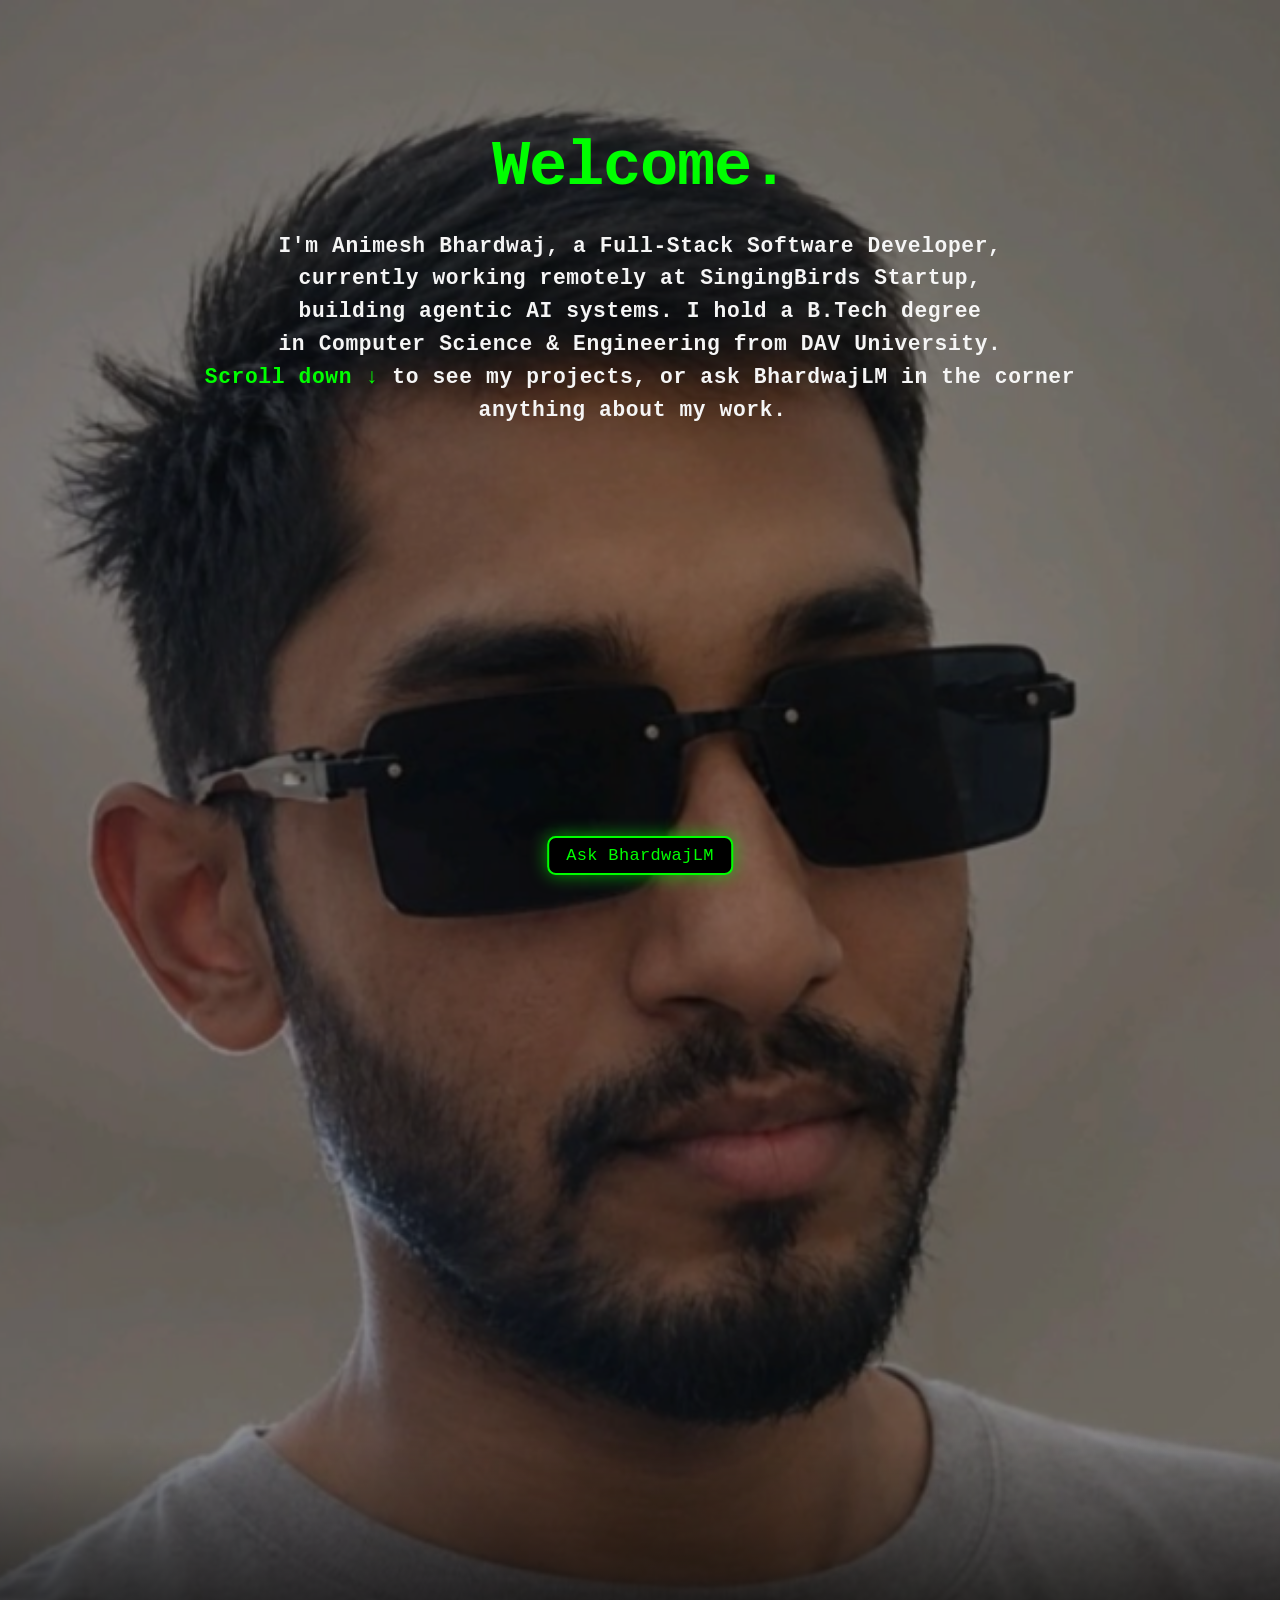
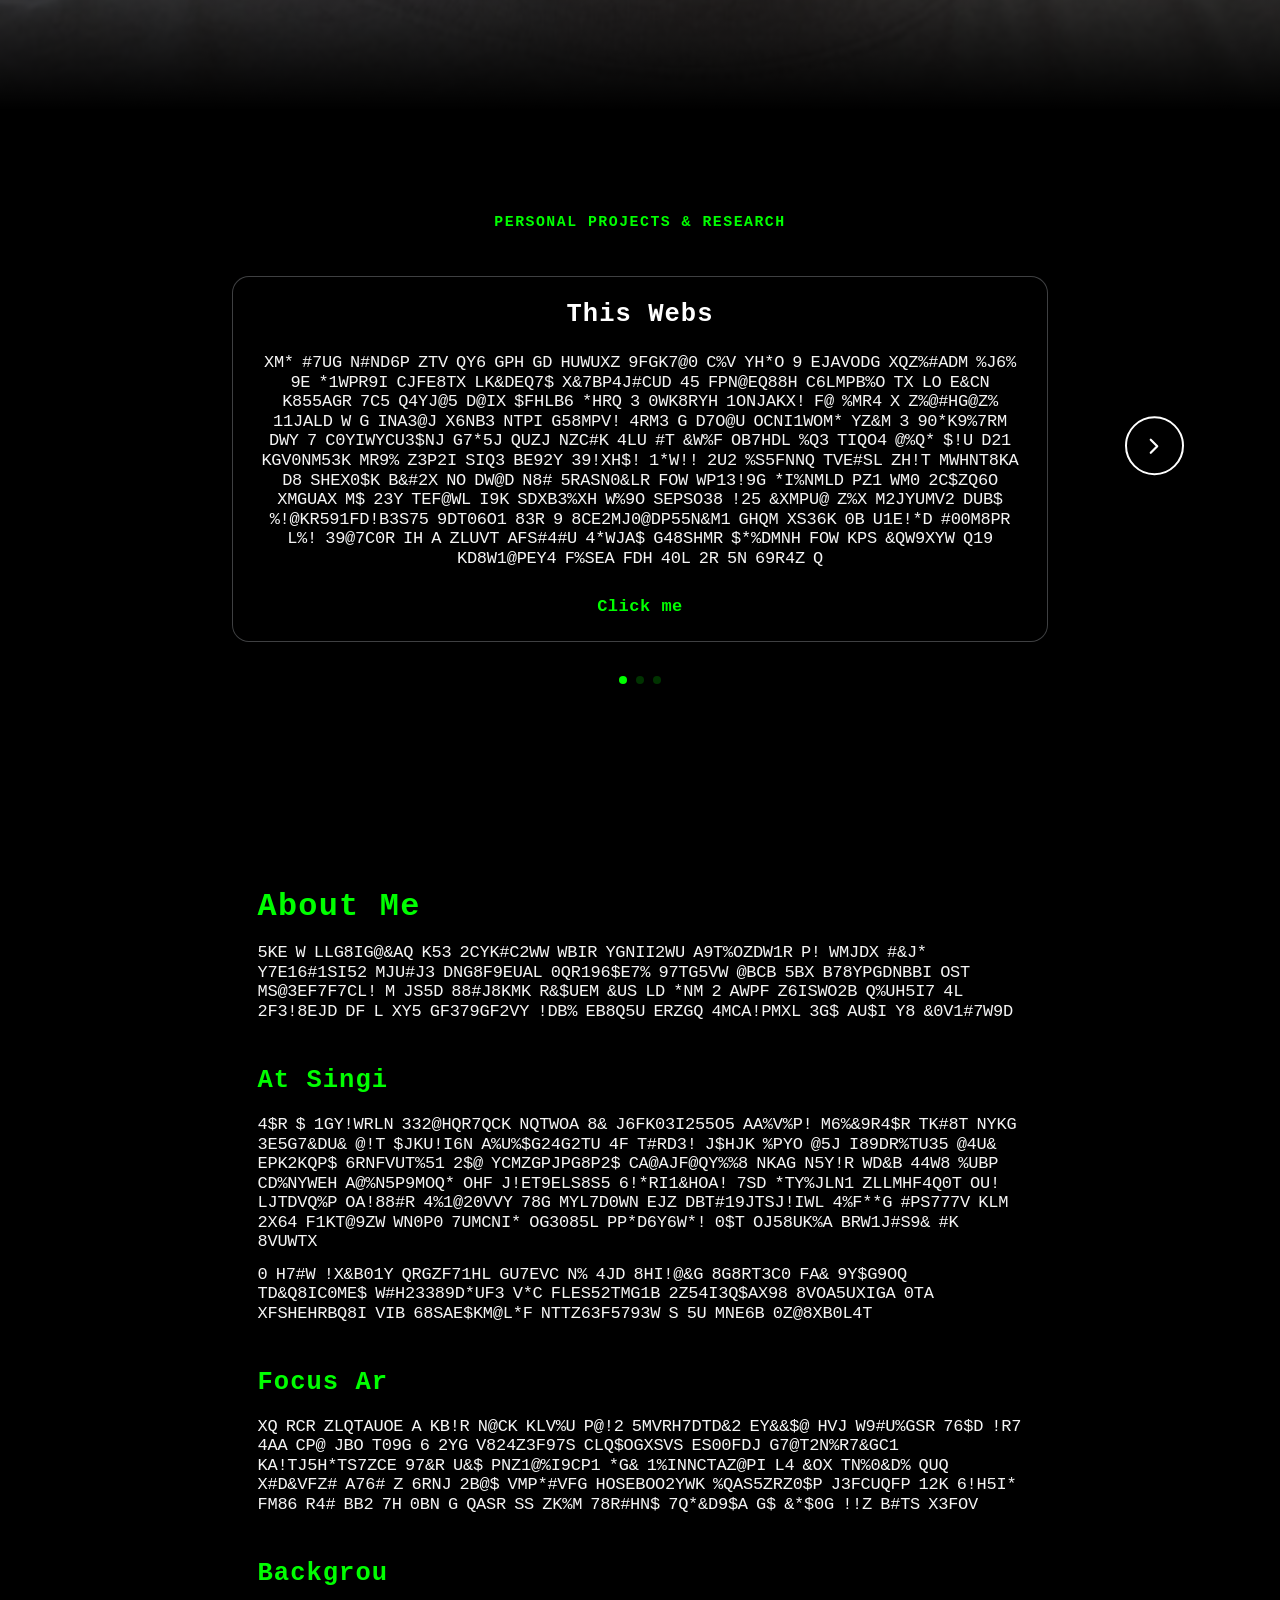
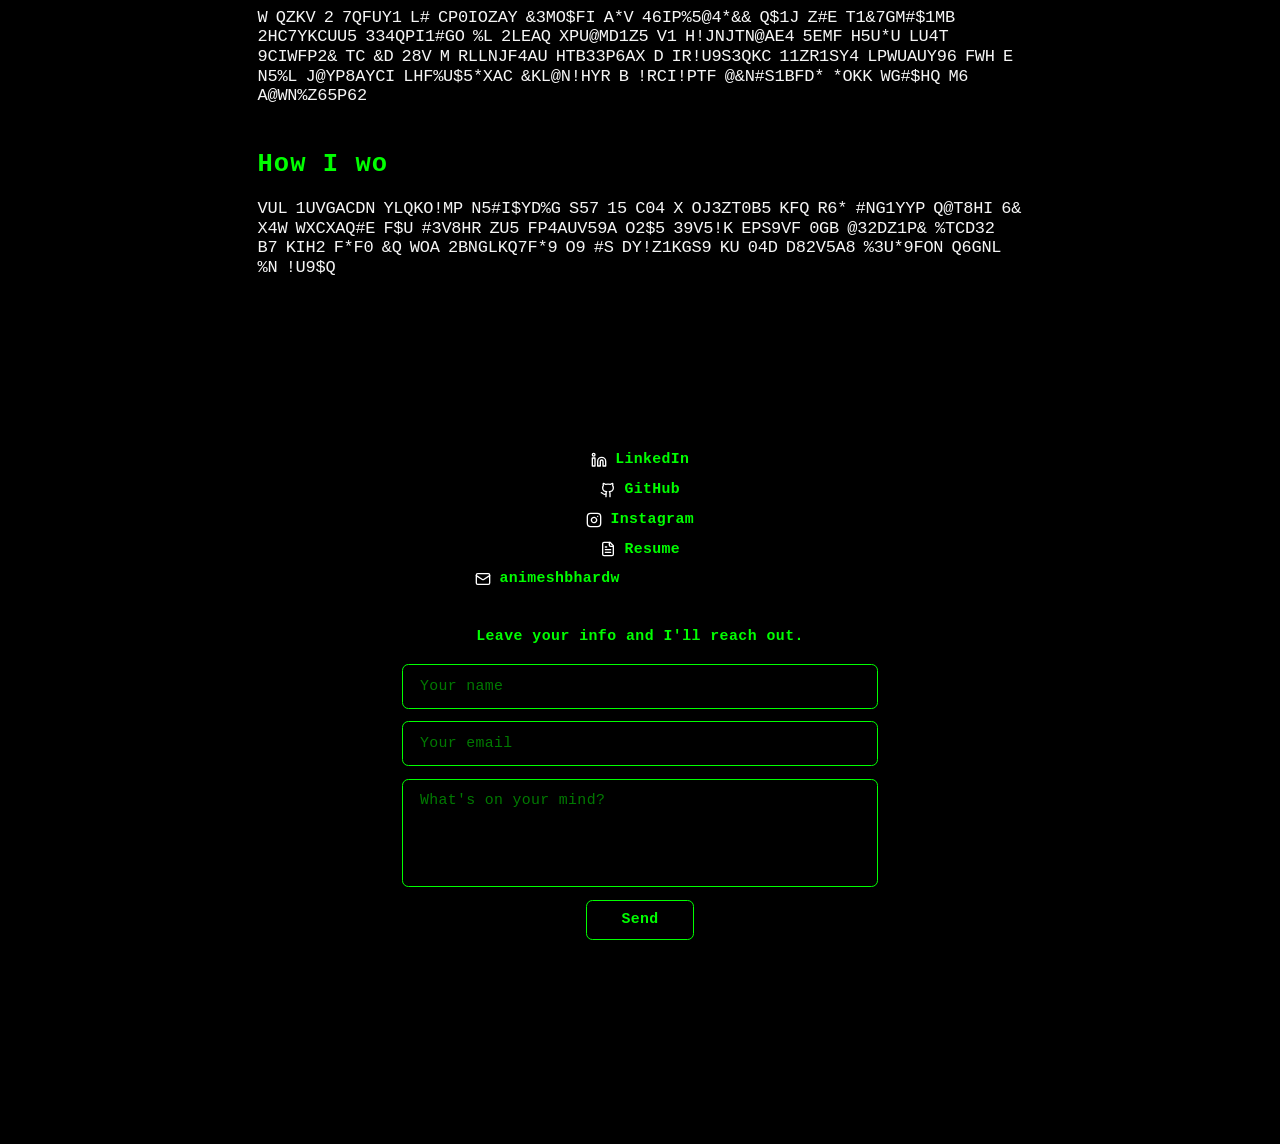
==== commit f3be0ecf: "Revert This Website card to always link to the portfolio source repo" ====
--- a/index.html
+++ b/index.html
@@ -1,6 +1,6 @@
-<!DOCTYPE html><html lang="en"><head><meta charSet="utf-8"/><meta name="viewport" content="width=device-width, initial-scale=1"/><link rel="preload" as="image" href="/assets/profile.png"/><link rel="stylesheet" href="/_next/static/css/9e083c014bcf84d0.css" data-precedence="next"/><link rel="preload" as="script" fetchPriority="low" href="/_next/static/chunks/webpack-82b2ba201d35e58a.js"/><script src="/_next/static/chunks/fd9d1056-4a917af64af6b262.js" async=""></script><script src="/_next/static/chunks/23-6c6b0c7acb6a0a7e.js" async=""></script><script src="/_next/static/chunks/main-app-a719716edf75eef4.js" async=""></script><script src="/_next/static/chunks/832-973e2fc3898004d3.js" async=""></script><script src="/_next/static/chunks/app/page-ee32e631df286789.js" async=""></script><title>Animesh Bhardwaj — Full-Stack Software Developer</title><meta name="description" content="Animesh Bhardwaj is a Full-Stack Software Developer building agentic AI systems, developer tools, and production-grade web applications. B.Tech CSE graduate from DAV University, currently at SingingBirds Startup."/><link rel="author" href="https://animeshbhardwajofficial.github.io"/><meta name="author" content="Animesh Bhardwaj"/><meta name="keywords" content="Animesh Bhardwaj,Animesh Bhardwaj official,Animesh Bhardwaj portfolio,Animesh Bhardwaj developer,Animesh Bhardwaj Full Stack Developer,animeshbhardwajofficial"/><meta name="creator" content="Animesh Bhardwaj"/><link rel="canonical" href="https://animeshbhardwajofficial.github.io"/><meta property="og:title" content="Animesh Bhardwaj — Full-Stack Software Developer"/><meta property="og:description" content="Full-Stack Software Developer building agentic AI systems, developer tools, and production-grade web applications."/><meta property="og:url" content="https://animeshbhardwajofficial.github.io"/><meta property="og:site_name" content="Animesh Bhardwaj Portfolio"/><meta property="og:image" content="https://animeshbhardwajofficial.github.io/assets/profile.png"/><meta property="og:image:width" content="800"/><meta property="og:image:height" content="800"/><meta property="og:image:alt" content="Animesh Bhardwaj"/><meta property="og:type" content="website"/><meta name="twitter:card" content="summary"/><meta name="twitter:title" content="Animesh Bhardwaj — Full-Stack Software Developer"/><meta name="twitter:description" content="Full-Stack Software Developer building agentic AI systems, developer tools, and production-grade web applications."/><meta name="twitter:image" content="https://animeshbhardwajofficial.github.io/assets/profile.png"/><link rel="icon" href="/assets/profile.png"/><script type="application/ld+json">{"@context":"https://schema.org","@type":"Person","name":"Animesh Bhardwaj","url":"https://animeshbhardwajofficial.github.io","image":"https://animeshbhardwajofficial.github.io/assets/profile.png","jobTitle":"Full-Stack Software Developer","description":"Full-Stack Software Developer building agentic AI systems, developer tools, and production-grade web applications.","alumniOf":{"@type":"CollegeOrUniversity","name":"DAV University, Jalandhar"},"worksFor":{"@type":"Organization","name":"SingingBirds Startup"},"sameAs":["https://www.linkedin.com/in/animeshbhardwajofficial","https://github.com/animeshbhardwajofficial","https://www.instagram.com/animeshbhardwajofficial","https://animeshbhardwajofficial.vercel.app"]}</script><script src="/_next/static/chunks/polyfills-78c92fac7aa8fdd8.js" noModule=""></script></head><body class="text-neon min-h-screen"><main class="relative bg-black"><section class="relative flex min-h-fit min-[1201px]:min-h-[190vh] flex-col items-center justify-start pt-24 md:pt-32 pb-16 min-[1201px]:pb-0 px-6 text-center overflow-hidden"><div class="absolute inset-0 h-full overflow-hidden bg-black"><img src="/assets/profile.png" alt="" class="hidden min-[1201px]:block w-full h-full object-cover" style="object-position:50% 40%"/><div class="hidden min-[1201px]:block absolute inset-0 bg-black/45"></div><div class="hidden min-[1201px]:block absolute inset-0 bg-black" style="opacity:0"></div><div class="hidden min-[1201px]:block absolute bottom-0 left-0 right-0 h-64 bg-gradient-to-b from-transparent to-black"></div></div><div class="relative z-10 flex flex-col items-center"><img src="/assets/profile.png" alt="Animesh Bhardwaj" class="block min-[1201px]:hidden w-28 h-28 sm:w-32 sm:h-32 rounded-full object-cover border-2 border-neon shadow-neon mb-6" style="object-position:50% 25%"/><h1 class="text-4xl sm:text-5xl md:text-6xl font-bold text-neon" style="letter-spacing:-0.02em"><span class="inline-block align-middle bg-neon ml-1" style="width:0.08em;height:0.9em;opacity:1"></span></h1><div class="relative mt-7 w-full max-w-[900px] text-sm sm:text-base md:text-lg lg:text-xl font-extrabold px-4 sm:px-2" style="line-height:1.55;white-space:pre-line"><p aria-hidden="true" class="invisible">I&#x27;m Animesh Bhardwaj, a Full-Stack Software Developer,
+<!DOCTYPE html><html lang="en"><head><meta charSet="utf-8"/><meta name="viewport" content="width=device-width, initial-scale=1"/><link rel="preload" as="image" href="/assets/profile.png"/><link rel="stylesheet" href="/_next/static/css/9e083c014bcf84d0.css" data-precedence="next"/><link rel="preload" as="script" fetchPriority="low" href="/_next/static/chunks/webpack-82b2ba201d35e58a.js"/><script src="/_next/static/chunks/fd9d1056-4a917af64af6b262.js" async=""></script><script src="/_next/static/chunks/23-6c6b0c7acb6a0a7e.js" async=""></script><script src="/_next/static/chunks/main-app-a719716edf75eef4.js" async=""></script><script src="/_next/static/chunks/832-973e2fc3898004d3.js" async=""></script><script src="/_next/static/chunks/app/page-86858ac971d9964b.js" async=""></script><title>Animesh Bhardwaj — Full-Stack Software Developer</title><meta name="description" content="Animesh Bhardwaj is a Full-Stack Software Developer building agentic AI systems, developer tools, and production-grade web applications. B.Tech CSE graduate from DAV University, currently at SingingBirds Startup."/><link rel="author" href="https://animeshbhardwajofficial.github.io"/><meta name="author" content="Animesh Bhardwaj"/><meta name="keywords" content="Animesh Bhardwaj,Animesh Bhardwaj official,Animesh Bhardwaj portfolio,Animesh Bhardwaj developer,Animesh Bhardwaj Full Stack Developer,animeshbhardwajofficial"/><meta name="creator" content="Animesh Bhardwaj"/><link rel="canonical" href="https://animeshbhardwajofficial.github.io"/><meta property="og:title" content="Animesh Bhardwaj — Full-Stack Software Developer"/><meta property="og:description" content="Full-Stack Software Developer building agentic AI systems, developer tools, and production-grade web applications."/><meta property="og:url" content="https://animeshbhardwajofficial.github.io"/><meta property="og:site_name" content="Animesh Bhardwaj Portfolio"/><meta property="og:image" content="https://animeshbhardwajofficial.github.io/assets/profile.png"/><meta property="og:image:width" content="800"/><meta property="og:image:height" content="800"/><meta property="og:image:alt" content="Animesh Bhardwaj"/><meta property="og:type" content="website"/><meta name="twitter:card" content="summary"/><meta name="twitter:title" content="Animesh Bhardwaj — Full-Stack Software Developer"/><meta name="twitter:description" content="Full-Stack Software Developer building agentic AI systems, developer tools, and production-grade web applications."/><meta name="twitter:image" content="https://animeshbhardwajofficial.github.io/assets/profile.png"/><link rel="icon" href="/assets/profile.png"/><script type="application/ld+json">{"@context":"https://schema.org","@type":"Person","name":"Animesh Bhardwaj","url":"https://animeshbhardwajofficial.github.io","image":"https://animeshbhardwajofficial.github.io/assets/profile.png","jobTitle":"Full-Stack Software Developer","description":"Full-Stack Software Developer building agentic AI systems, developer tools, and production-grade web applications.","alumniOf":{"@type":"CollegeOrUniversity","name":"DAV University, Jalandhar"},"worksFor":{"@type":"Organization","name":"SingingBirds Startup"},"sameAs":["https://www.linkedin.com/in/animeshbhardwajofficial","https://github.com/animeshbhardwajofficial","https://www.instagram.com/animeshbhardwajofficial","https://animeshbhardwajofficial.vercel.app"]}</script><script src="/_next/static/chunks/polyfills-78c92fac7aa8fdd8.js" noModule=""></script></head><body class="text-neon min-h-screen"><main class="relative bg-black"><section class="relative flex min-h-fit min-[1201px]:min-h-[190vh] flex-col items-center justify-start pt-24 md:pt-32 pb-16 min-[1201px]:pb-0 px-6 text-center overflow-hidden"><div class="absolute inset-0 h-full overflow-hidden bg-black"><img src="/assets/profile.png" alt="" class="hidden min-[1201px]:block w-full h-full object-cover" style="object-position:50% 40%"/><div class="hidden min-[1201px]:block absolute inset-0 bg-black/45"></div><div class="hidden min-[1201px]:block absolute inset-0 bg-black" style="opacity:0"></div><div class="hidden min-[1201px]:block absolute bottom-0 left-0 right-0 h-64 bg-gradient-to-b from-transparent to-black"></div></div><div class="relative z-10 flex flex-col items-center"><img src="/assets/profile.png" alt="Animesh Bhardwaj" class="block min-[1201px]:hidden w-28 h-28 sm:w-32 sm:h-32 rounded-full object-cover border-2 border-neon shadow-neon mb-6" style="object-position:50% 25%"/><h1 class="text-4xl sm:text-5xl md:text-6xl font-bold text-neon" style="letter-spacing:-0.02em"><span class="inline-block align-middle bg-neon ml-1" style="width:0.08em;height:0.9em;opacity:1"></span></h1><div class="relative mt-7 w-full max-w-[900px] text-sm sm:text-base md:text-lg lg:text-xl font-extrabold px-4 sm:px-2" style="line-height:1.55;white-space:pre-line"><p aria-hidden="true" class="invisible">I&#x27;m Animesh Bhardwaj, a Full-Stack Software Developer,
 currently working remotely at SingingBirds Startup,
 building agentic AI systems. I hold a B.Tech degree
 in Computer Science &amp; Engineering from DAV University.
 Scroll down ↓ to see my projects, or ask BhardwajLM in the corner
-anything about my work.</p><p class="absolute inset-0 text-[#F5F5F5]"></p></div></div></section><section class="relative py-24 px-6"><p class="text-center text-neon tracking-widest text-sm font-bold mb-10">PERSONAL PROJECTS &amp; RESEARCH</p><div class="relative max-w-3xl mx-auto"><div class="relative overflow-hidden px-6 py-16 -my-16 -mx-6"><div class="flex gap-6 items-start" draggable="false" style="-webkit-touch-callout:none;-webkit-user-select:none;user-select:none;touch-action:pan-y"><div class="w-full shrink-0"><a href="https://github.com/animeshbhardwajofficial/animeshbhardwajofficial.github.io" target="_blank" rel="noopener noreferrer" class="block"><div class="rounded-2xl p-5 text-center border cursor-pointer transition-colors duration-300 bg-black/40 border-gray-300/30 backdrop-blur-md" style="transform-origin:center"><h3 class="text-2xl font-bold mb-4 min-h-[2.25rem] transition-colors duration-300 text-white"></h3><p class="text-base transition-colors duration-300 text-[#F5F5F5]" style="letter-spacing:-0.015em;word-spacing:-0.1em;line-height:1.15">The site you&#x27;re on, and the AI you&#x27;re talking to. It&#x27;s a Next.js frontend with an Express backend powering BhardwajLM, an assistant grounded in my real project and resume data rather than a generic chatbot. It runs a two-agent design — a worker agent that answers from a local knowledge base I maintain, and a &quot;cataloguer&quot; agent that hands off to live GitHub API calls when you ask something that needs real code, listing files and pulling actual file contents so answers about my work are grounded, not guessed (you&#x27;ll see the handoff happen in the chat). The frontend uses Next.js App Router and Tailwind with scroll-triggered reveals and a typewriter-style hero built on Framer Motion; the backend is a small Express server routing between the two agents. Ask BhardwajLM below how any of it works →</p><p class="mt-6 text-neon font-extrabold text-base">Click me</p></div></a></div><div class="w-full shrink-0"><a href="https://studymate-beryl-ten.vercel.app/" target="_blank" rel="noopener noreferrer" class="block"><div class="rounded-2xl p-5 text-center border cursor-pointer transition-colors duration-300 bg-black/40 border-gray-300/30 backdrop-blur-md" style="transform-origin:center"><h3 class="text-2xl font-bold mb-4 min-h-[2.25rem] transition-colors duration-300 text-white"></h3><p class="text-base transition-colors duration-300 text-[#F5F5F5]" style="letter-spacing:-0.015em;word-spacing:-0.1em;line-height:1.15">A full-stack learning platform built with React, HTML, CSS, and JavaScript, supporting 3 user roles with secure authentication and responsive user experiences. I built responsive dashboards and reusable components, improving navigation across 20+ application screens, and implemented REST APIs using Express.js and PostgreSQL, enabling 15+ backend endpoints for authentication, course management, and protected workflows. I integrated an efficient frontend architecture with React, reducing component duplication by 30%, and tested the app across 5+ browsers, fixing layout inconsistencies through structured debugging and frontend optimization.</p><p class="mt-6 text-neon font-extrabold text-base">Click me</p></div></a></div><div class="w-full shrink-0"><a href="https://amarvideogaya.site.je" target="_blank" rel="noopener noreferrer" class="block"><div class="rounded-2xl p-5 text-center border cursor-pointer transition-colors duration-300 bg-black/40 border-gray-300/30 backdrop-blur-md" style="transform-origin:center"><h3 class="text-2xl font-bold mb-4 min-h-[2.25rem] transition-colors duration-300 text-white"></h3><p class="text-base transition-colors duration-300 text-[#F5F5F5]" style="letter-spacing:-0.015em;word-spacing:-0.1em;line-height:1.15">A responsive portfolio website built with WordPress, HTML, and CSS, delivering 15+ professionally structured pages for desktop and mobile. I customized the Astra theme with Elementor for consistent layouts across 5+ major browsers with pixel-perfect visual accuracy, and improved performance through image compression, lazy loading, and clean page structure, cutting page load time by 30%. I configured SEO fundamentals — metadata, clean URLs, image alt attributes, and structured content — across all 15+ pages, and managed deployment, plugin configuration, domain integration, and SSL setup for fully secure, reliable availability.</p><p class="mt-6 text-neon font-extrabold text-base">Click me</p></div></a></div></div></div><button aria-label="Next project" class="hidden min-[1201px]:flex absolute right-0 top-1/2 -translate-y-1/2 translate-x-32 w-14 h-14 rounded-full border-2 border-white bg-black text-white items-center justify-center hover:bg-white hover:text-black transition-colors duration-200 z-10"><svg xmlns="http://www.w3.org/2000/svg" width="26" height="26" viewBox="0 0 24 24" fill="none" stroke="currentColor" stroke-width="2" stroke-linecap="round" stroke-linejoin="round" class="lucide lucide-chevron-right"><path d="m9 18 6-6-6-6"></path></svg></button><div class="flex justify-center gap-2 mt-8"><button aria-label="Go to This Website!" class="w-2 h-2 rounded-full transition-colors duration-200 bg-neon"></button><button aria-label="Go to Studymate - Learning Platform" class="w-2 h-2 rounded-full transition-colors duration-200 bg-neon/20"></button><button aria-label="Go to Photography Portfolio Website" class="w-2 h-2 rounded-full transition-colors duration-200 bg-neon/20"></button></div></div></section><section class="relative py-24 px-6 max-w-3xl mx-auto text-left"><div class=""><h2 class="text-3xl font-bold text-neon mb-4"><span class="relative inline-block"><span aria-hidden="true" class="invisible">About Me</span><span class="absolute left-0 top-0 whitespace-nowrap"></span></span></h2><p class="text-base text-[#F5F5F5] mt-3 first:mt-0" style="letter-spacing:-0.015em;word-spacing:-0.1em;line-height:1.15">I&#x27;m a Full-Stack Web Developer with hands-on experience in HTML, CSS, JavaScript, React, WordPress, Responsive Design, SEO, and third-party API integration. I like building things end to end — from database schemas to polished UI — and delivering work that&#x27;s fast, reliable, and easy to maintain.</p></div><div class="mt-10"><h2 class="text-2xl font-bold text-neon mb-4"><span class="relative inline-block"><span aria-hidden="true" class="invisible">At SingingBirds</span><span class="absolute left-0 top-0 whitespace-nowrap"></span></span></h2><p class="text-base text-[#F5F5F5] mt-3 first:mt-0" style="letter-spacing:-0.015em;word-spacing:-0.1em;line-height:1.15">I&#x27;m a Software Development Intern at SingingBirds Startup (Remote), where I&#x27;ve delivered 10+ frontend improvements in React, HTML, CSS, and JavaScript with reusable components and cross-browser consistency. I&#x27;ve built REST APIs with Node.js, Express.js, and PostgreSQL, integrating 15+ database operations for scalable backend features, and resolved 20+ implementation issues through Git pull requests while keeping layouts responsive and delivery timelines on track.</p><p class="text-base text-[#F5F5F5] mt-3 first:mt-0" style="letter-spacing:-0.015em;word-spacing:-0.1em;line-height:1.15">I also reduced rendering delays by 15% through frontend and backend performance optimization, and implemented Claude-based automation via third-party API integration, contributing 2 AI agent workflows.</p></div><div class="mt-10"><h2 class="text-2xl font-bold text-neon mb-4"><span class="relative inline-block"><span aria-hidden="true" class="invisible">Focus Areas</span><span class="absolute left-0 top-0 whitespace-nowrap"></span></span></h2><p class="text-base text-[#F5F5F5] mt-3 first:mt-0" style="letter-spacing:-0.015em;word-spacing:-0.1em;line-height:1.15">On the frontend I work with HTML, CSS, JavaScript, React, and Tailwind CSS. For CMS and web work I use WordPress, Responsive Design, cross-browser compatibility, SEO, and third-party API integration. On the backend and database side I work with Node.js, Express.js, PostgreSQL, MongoDB, and Prisma ORM, and day to day I rely on Git, GitHub, Postman, VS Code, and REST APIs.</p></div><div class="mt-10"><h2 class="text-2xl font-bold text-neon mb-4"><span class="relative inline-block"><span aria-hidden="true" class="invisible">Background</span><span class="absolute left-0 top-0 whitespace-nowrap"></span></span></h2><p class="text-base text-[#F5F5F5] mt-3 first:mt-0" style="letter-spacing:-0.015em;word-spacing:-0.1em;line-height:1.15">I hold a B.Tech in Computer Science and Engineering from DAV University, Jalandhar, graduating in 2026. Alongside my internship, I&#x27;ve built full projects on my own — including StudyZen, a full-stack learning platform, and a live WordPress photography portfolio — handling everything from design to deployment.</p></div><div class="mt-10"><h2 class="text-2xl font-bold text-neon mb-4"><span class="relative inline-block"><span aria-hidden="true" class="invisible">How I work</span><span class="absolute left-0 top-0 whitespace-nowrap"></span></span></h2><p class="text-base text-[#F5F5F5] mt-3 first:mt-0" style="letter-spacing:-0.015em;word-spacing:-0.1em;line-height:1.15">I&#x27;m happiest building something end to end — figuring out the schema, wiring up the backend, and making the interface feel right. Browse the projects above, or feel free to ask BhardwajLM, my AI assistant in the corner, anything about my work.</p></div></section><section class="relative py-16 pb-48 px-6 text-center"><div class="flex flex-col items-center gap-1 mb-8"><a href="https://www.linkedin.com/in/animeshbhardwajofficial" target="_blank" rel="noopener noreferrer" class="flex items-center gap-2 py-0.5 text-neon font-bold text-sm"><svg xmlns="http://www.w3.org/2000/svg" width="16" height="16" viewBox="0 0 24 24" fill="none" stroke="currentColor" stroke-width="2" stroke-linecap="round" stroke-linejoin="round" class="lucide lucide-linkedin text-white shrink-0"><path d="M16 8a6 6 0 0 1 6 6v7h-4v-7a2 2 0 0 0-2-2 2 2 0 0 0-2 2v7h-4v-7a6 6 0 0 1 6-6z"></path><rect width="4" height="12" x="2" y="9"></rect><circle cx="4" cy="4" r="2"></circle></svg><span class="relative inline-block text-left"><span aria-hidden="true" class="invisible text-xs sm:text-sm">LinkedIn</span><span class="absolute left-0 top-0 whitespace-nowrap text-xs sm:text-sm" style="color:#00ff00;transition:color 200ms ease-in-out"></span></span></a><a href="https://github.com/animeshbhardwajofficial" target="_blank" rel="noopener noreferrer" class="flex items-center gap-2 py-0.5 text-neon font-bold text-sm"><svg xmlns="http://www.w3.org/2000/svg" width="16" height="16" viewBox="0 0 24 24" fill="none" stroke="currentColor" stroke-width="2" stroke-linecap="round" stroke-linejoin="round" class="lucide lucide-github text-white shrink-0"><path d="M15 22v-4a4.8 4.8 0 0 0-1-3.5c3 0 6-2 6-5.5.08-1.25-.27-2.48-1-3.5.28-1.15.28-2.35 0-3.5 0 0-1 0-3 1.5-2.64-.5-5.36-.5-8 0C6 2 5 2 5 2c-.3 1.15-.3 2.35 0 3.5A5.403 5.403 0 0 0 4 9c0 3.5 3 5.5 6 5.5-.39.49-.68 1.05-.85 1.65-.17.6-.22 1.23-.15 1.85v4"></path><path d="M9 18c-4.51 2-5-2-7-2"></path></svg><span class="relative inline-block text-left"><span aria-hidden="true" class="invisible text-xs sm:text-sm">GitHub</span><span class="absolute left-0 top-0 whitespace-nowrap text-xs sm:text-sm" style="color:#00ff00;transition:color 200ms ease-in-out"></span></span></a><a href="https://www.instagram.com/animeshbhardwajofficial" target="_blank" rel="noopener noreferrer" class="flex items-center gap-2 py-0.5 text-neon font-bold text-sm"><svg xmlns="http://www.w3.org/2000/svg" width="16" height="16" viewBox="0 0 24 24" fill="none" stroke="currentColor" stroke-width="2" stroke-linecap="round" stroke-linejoin="round" class="lucide lucide-instagram text-white shrink-0"><rect width="20" height="20" x="2" y="2" rx="5" ry="5"></rect><path d="M16 11.37A4 4 0 1 1 12.63 8 4 4 0 0 1 16 11.37z"></path><line x1="17.5" x2="17.51" y1="6.5" y2="6.5"></line></svg><span class="relative inline-block text-left"><span aria-hidden="true" class="invisible text-xs sm:text-sm">Instagram</span><span class="absolute left-0 top-0 whitespace-nowrap text-xs sm:text-sm" style="color:#00ff00;transition:color 200ms ease-in-out"></span></span></a><a href="/assets/resume.pdf" download="" rel="noopener noreferrer" class="flex items-center gap-2 py-0.5 text-neon font-bold text-sm"><svg xmlns="http://www.w3.org/2000/svg" width="16" height="16" viewBox="0 0 24 24" fill="none" stroke="currentColor" stroke-width="2" stroke-linecap="round" stroke-linejoin="round" class="lucide lucide-file-text text-white shrink-0"><path d="M15 2H6a2 2 0 0 0-2 2v16a2 2 0 0 0 2 2h12a2 2 0 0 0 2-2V7Z"></path><path d="M14 2v4a2 2 0 0 0 2 2h4"></path><path d="M10 9H8"></path><path d="M16 13H8"></path><path d="M16 17H8"></path></svg><span class="relative inline-block text-left"><span aria-hidden="true" class="invisible text-xs sm:text-sm">Resume</span><span class="absolute left-0 top-0 whitespace-nowrap text-xs sm:text-sm" style="color:#00ff00;transition:color 200ms ease-in-out"></span></span></a><a href="mailto:animeshbhardwajofficial@gmail.com" rel="noopener noreferrer" class="flex items-center gap-2 py-0.5 text-neon font-bold text-sm"><svg xmlns="http://www.w3.org/2000/svg" width="16" height="16" viewBox="0 0 24 24" fill="none" stroke="currentColor" stroke-width="2" stroke-linecap="round" stroke-linejoin="round" class="lucide lucide-mail text-white shrink-0"><rect width="20" height="16" x="2" y="4" rx="2"></rect><path d="m22 7-8.97 5.7a1.94 1.94 0 0 1-2.06 0L2 7"></path></svg><span class="relative inline-block text-left"><span aria-hidden="true" class="invisible text-xs sm:text-sm">animeshbhardwajofficial@gmail.com</span><span class="absolute left-0 top-0 whitespace-nowrap text-xs sm:text-sm" style="color:#00ff00;transition:color 200ms ease-in-out"></span></span></a></div><p class="text-neon font-bold mb-4 text-sm">Leave your info and I&#x27;ll reach out.</p><form class="max-w-md mx-auto flex flex-col gap-3"><input placeholder="Your name" required="" class="bg-black border border-neon rounded-md px-4 py-2.5 text-sm text-neon placeholder-neon-dim/60 focus:outline-none" name="name" value=""/><input type="email" placeholder="Your email" required="" class="bg-black border border-neon rounded-md px-4 py-2.5 text-sm text-neon placeholder-neon-dim/60 focus:outline-none" name="email" value=""/><textarea name="message" placeholder="What&#x27;s on your mind?" required="" rows="4" class="bg-black border border-neon rounded-md px-4 py-2.5 text-sm text-neon placeholder-neon-dim/60 focus:outline-none resize-none"></textarea><button type="submit" class="mx-auto border border-neon rounded-md px-8 py-2 font-bold text-sm" style="background-color:transparent;color:#00ff00;transition:background-color 200ms ease-in-out, color 200ms ease-in-out">Send</button></form></section><button aria-label="Toggle BhardwajLM chat" class="fixed bottom-6 left-1/2 -translate-x-1/2 z-40 px-4 h-9 rounded-lg border-2 border-neon bg-black text-neon flex items-center justify-center text-base font-normal whitespace-nowrap" style="box-shadow:0 0 8px rgba(0,255,0,0.35)">Ask BhardwajLM</button></main><script src="/_next/static/chunks/webpack-82b2ba201d35e58a.js" async=""></script><script>(self.__next_f=self.__next_f||[]).push([0]);self.__next_f.push([2,null])</script><script>self.__next_f.push([1,"1:HL[\"/_next/static/css/9e083c014bcf84d0.css\",\"style\"]\n"])</script><script>self.__next_f.push([1,"2:I[5751,[],\"\"]\n4:I[4426,[\"832\",\"static/chunks/832-973e2fc3898004d3.js\",\"931\",\"static/chunks/app/page-ee32e631df286789.js\"],\"default\"]\n5:I[2233,[\"832\",\"static/chunks/832-973e2fc3898004d3.js\",\"931\",\"static/chunks/app/page-ee32e631df286789.js\"],\"default\"]\n6:I[7509,[\"832\",\"static/chunks/832-973e2fc3898004d3.js\",\"931\",\"static/chunks/app/page-ee32e631df286789.js\"],\"default\"]\n7:I[813,[\"832\",\"static/chunks/832-973e2fc3898004d3.js\",\"931\",\"static/chunks/app/page-ee32e631df286789.js\"],\"default\"]\n8:I[2627,[\"832\",\"static/chunks/832-973e2fc3898004d3.js\",\"931\",\"static/chunks/app/page-ee32e631df286789.js\"],\"default\"]\n9:I[9275,[],\"\"]\na:I[1343,[],\"\"]\nc:I[6130,[],\"\"]\nd:[]\n"])</script><script>self.__next_f.push([1,"0:[[[\"$\",\"link\",\"0\",{\"rel\":\"stylesheet\",\"href\":\"/_next/static/css/9e083c014bcf84d0.css\",\"precedence\":\"next\",\"crossOrigin\":\"$undefined\"}]],[\"$\",\"$L2\",null,{\"buildId\":\"4LFrxk9qWpvcQnSBeHkZ9\",\"assetPrefix\":\"\",\"initialCanonicalUrl\":\"/\",\"initialTree\":[\"\",{\"children\":[\"__PAGE__\",{}]},\"$undefined\",\"$undefined\",true],\"initialSeedData\":[\"\",{\"children\":[\"__PAGE__\",{},[[\"$L3\",[\"$\",\"main\",null,{\"className\":\"relative bg-black\",\"children\":[[\"$\",\"$L4\",null,{}],[\"$\",\"$L5\",null,{}],[\"$\",\"$L6\",null,{}],[\"$\",\"$L7\",null,{}],[\"$\",\"$L8\",null,{}]]}]],null],null]},[[\"$\",\"html\",null,{\"lang\":\"en\",\"children\":[[\"$\",\"head\",null,{\"children\":[\"$\",\"script\",null,{\"type\":\"application/ld+json\",\"dangerouslySetInnerHTML\":{\"__html\":\"{\\\"@context\\\":\\\"https://schema.org\\\",\\\"@type\\\":\\\"Person\\\",\\\"name\\\":\\\"Animesh Bhardwaj\\\",\\\"url\\\":\\\"https://animeshbhardwajofficial.github.io\\\",\\\"image\\\":\\\"https://animeshbhardwajofficial.github.io/assets/profile.png\\\",\\\"jobTitle\\\":\\\"Full-Stack Software Developer\\\",\\\"description\\\":\\\"Full-Stack Software Developer building agentic AI systems, developer tools, and production-grade web applications.\\\",\\\"alumniOf\\\":{\\\"@type\\\":\\\"CollegeOrUniversity\\\",\\\"name\\\":\\\"DAV University, Jalandhar\\\"},\\\"worksFor\\\":{\\\"@type\\\":\\\"Organization\\\",\\\"name\\\":\\\"SingingBirds Startup\\\"},\\\"sameAs\\\":[\\\"https://www.linkedin.com/in/animeshbhardwajofficial\\\",\\\"https://github.com/animeshbhardwajofficial\\\",\\\"https://www.instagram.com/animeshbhardwajofficial\\\",\\\"https://animeshbhardwajofficial.vercel.app\\\"]}\"}}]}],[\"$\",\"body\",null,{\"className\":\"text-neon min-h-screen\",\"children\":[\"$\",\"$L9\",null,{\"parallelRouterKey\":\"children\",\"segmentPath\":[\"children\"],\"error\":\"$undefined\",\"errorStyles\":\"$undefined\",\"errorScripts\":\"$undefined\",\"template\":[\"$\",\"$La\",null,{}],\"templateStyles\":\"$undefined\",\"templateScripts\":\"$undefined\",\"notFound\":[[\"$\",\"title\",null,{\"children\":\"404: This page could not be found.\"}],[\"$\",\"div\",null,{\"style\":{\"fontFamily\":\"system-ui,\\\"Segoe UI\\\",Roboto,Helvetica,Arial,sans-serif,\\\"Apple Color Emoji\\\",\\\"Segoe UI Emoji\\\"\",\"height\":\"100vh\",\"textAlign\":\"center\",\"display\":\"flex\",\"flexDirection\":\"column\",\"alignItems\":\"center\",\"justifyContent\":\"center\"},\"children\":[\"$\",\"div\",null,{\"children\":[[\"$\",\"style\",null,{\"dangerouslySetInnerHTML\":{\"__html\":\"body{color:#000;background:#fff;margin:0}.next-error-h1{border-right:1px solid rgba(0,0,0,.3)}@media (prefers-color-scheme:dark){body{color:#fff;background:#000}.next-error-h1{border-right:1px solid rgba(255,255,255,.3)}}\"}}],[\"$\",\"h1\",null,{\"className\":\"next-error-h1\",\"style\":{\"display\":\"inline-block\",\"margin\":\"0 20px 0 0\",\"padding\":\"0 23px 0 0\",\"fontSize\":24,\"fontWeight\":500,\"verticalAlign\":\"top\",\"lineHeight\":\"49px\"},\"children\":\"404\"}],[\"$\",\"div\",null,{\"style\":{\"display\":\"inline-block\"},\"children\":[\"$\",\"h2\",null,{\"style\":{\"fontSize\":14,\"fontWeight\":400,\"lineHeight\":\"49px\",\"margin\":0},\"children\":\"This page could not be found.\"}]}]]}]}]],\"notFoundStyles\":[],\"styles\":null}]}]]}],null],null],\"couldBeIntercepted\":false,\"initialHead\":[null,\"$Lb\"],\"globalErrorComponent\":\"$c\",\"missingSlots\":\"$Wd\"}]]\n"])</script><script>self.__next_f.push([1,"b:[[\"$\",\"meta\",\"0\",{\"name\":\"viewport\",\"content\":\"width=device-width, initial-scale=1\"}],[\"$\",\"meta\",\"1\",{\"charSet\":\"utf-8\"}],[\"$\",\"title\",\"2\",{\"children\":\"Animesh Bhardwaj — Full-Stack Software Developer\"}],[\"$\",\"meta\",\"3\",{\"name\":\"description\",\"content\":\"Animesh Bhardwaj is a Full-Stack Software Developer building agentic AI systems, developer tools, and production-grade web applications. B.Tech CSE graduate from DAV University, currently at SingingBirds Startup.\"}],[\"$\",\"link\",\"4\",{\"rel\":\"author\",\"href\":\"https://animeshbhardwajofficial.github.io\"}],[\"$\",\"meta\",\"5\",{\"name\":\"author\",\"content\":\"Animesh Bhardwaj\"}],[\"$\",\"meta\",\"6\",{\"name\":\"keywords\",\"content\":\"Animesh Bhardwaj,Animesh Bhardwaj official,Animesh Bhardwaj portfolio,Animesh Bhardwaj developer,Animesh Bhardwaj Full Stack Developer,animeshbhardwajofficial\"}],[\"$\",\"meta\",\"7\",{\"name\":\"creator\",\"content\":\"Animesh Bhardwaj\"}],[\"$\",\"link\",\"8\",{\"rel\":\"canonical\",\"href\":\"https://animeshbhardwajofficial.github.io\"}],[\"$\",\"meta\",\"9\",{\"property\":\"og:title\",\"content\":\"Animesh Bhardwaj — Full-Stack Software Developer\"}],[\"$\",\"meta\",\"10\",{\"property\":\"og:description\",\"content\":\"Full-Stack Software Developer building agentic AI systems, developer tools, and production-grade web applications.\"}],[\"$\",\"meta\",\"11\",{\"property\":\"og:url\",\"content\":\"https://animeshbhardwajofficial.github.io\"}],[\"$\",\"meta\",\"12\",{\"property\":\"og:site_name\",\"content\":\"Animesh Bhardwaj Portfolio\"}],[\"$\",\"meta\",\"13\",{\"property\":\"og:image\",\"content\":\"https://animeshbhardwajofficial.github.io/assets/profile.png\"}],[\"$\",\"meta\",\"14\",{\"property\":\"og:image:width\",\"content\":\"800\"}],[\"$\",\"meta\",\"15\",{\"property\":\"og:image:height\",\"content\":\"800\"}],[\"$\",\"meta\",\"16\",{\"property\":\"og:image:alt\",\"content\":\"Animesh Bhardwaj\"}],[\"$\",\"meta\",\"17\",{\"property\":\"og:type\",\"content\":\"website\"}],[\"$\",\"meta\",\"18\",{\"name\":\"twitter:card\",\"content\":\"summary\"}],[\"$\",\"meta\",\"19\",{\"name\":\"twitter:title\",\"content\":\"Animesh Bhardwaj — Full-Stack Software Developer\"}],[\"$\",\"meta\",\"20\",{\"name\":\"twitter:description\",\"content\":\"Full-Stack Software Developer building agentic AI systems, developer tools, and production-grade web applications.\"}],[\"$\",\"meta\",\"21\",{\"name\":\"twitter:image\",\"content\":\"https://animeshbhardwajofficial.github.io/assets/profile.png\"}],[\"$\",\"link\",\"22\",{\"rel\":\"icon\",\"href\":\"/assets/profile.png\"}]]\n"])</script><script>self.__next_f.push([1,"3:null\n"])</script></body></html>+anything about my work.</p><p class="absolute inset-0 text-[#F5F5F5]"></p></div></div></section><section class="relative py-24 px-6"><p class="text-center text-neon tracking-widest text-sm font-bold mb-10">PERSONAL PROJECTS &amp; RESEARCH</p><div class="relative max-w-3xl mx-auto"><div class="relative overflow-hidden px-6 py-16 -my-16 -mx-6"><div class="flex gap-6 items-start" draggable="false" style="-webkit-touch-callout:none;-webkit-user-select:none;user-select:none;touch-action:pan-y"><div class="w-full shrink-0"><a href="https://github.com/animeshbhardwajofficial/portfolio" target="_blank" rel="noopener noreferrer" class="block"><div class="rounded-2xl p-5 text-center border cursor-pointer transition-colors duration-300 bg-black/40 border-gray-300/30 backdrop-blur-md" style="transform-origin:center"><h3 class="text-2xl font-bold mb-4 min-h-[2.25rem] transition-colors duration-300 text-white"></h3><p class="text-base transition-colors duration-300 text-[#F5F5F5]" style="letter-spacing:-0.015em;word-spacing:-0.1em;line-height:1.15">The site you&#x27;re on, and the AI you&#x27;re talking to. It&#x27;s a Next.js frontend with an Express backend powering BhardwajLM, an assistant grounded in my real project and resume data rather than a generic chatbot. It runs a two-agent design — a worker agent that answers from a local knowledge base I maintain, and a &quot;cataloguer&quot; agent that hands off to live GitHub API calls when you ask something that needs real code, listing files and pulling actual file contents so answers about my work are grounded, not guessed (you&#x27;ll see the handoff happen in the chat). The frontend uses Next.js App Router and Tailwind with scroll-triggered reveals and a typewriter-style hero built on Framer Motion; the backend is a small Express server routing between the two agents. Ask BhardwajLM below how any of it works →</p><p class="mt-6 text-neon font-extrabold text-base">Click me</p></div></a></div><div class="w-full shrink-0"><a href="https://studymate-beryl-ten.vercel.app/" target="_blank" rel="noopener noreferrer" class="block"><div class="rounded-2xl p-5 text-center border cursor-pointer transition-colors duration-300 bg-black/40 border-gray-300/30 backdrop-blur-md" style="transform-origin:center"><h3 class="text-2xl font-bold mb-4 min-h-[2.25rem] transition-colors duration-300 text-white"></h3><p class="text-base transition-colors duration-300 text-[#F5F5F5]" style="letter-spacing:-0.015em;word-spacing:-0.1em;line-height:1.15">A full-stack learning platform built with React, HTML, CSS, and JavaScript, supporting 3 user roles with secure authentication and responsive user experiences. I built responsive dashboards and reusable components, improving navigation across 20+ application screens, and implemented REST APIs using Express.js and PostgreSQL, enabling 15+ backend endpoints for authentication, course management, and protected workflows. I integrated an efficient frontend architecture with React, reducing component duplication by 30%, and tested the app across 5+ browsers, fixing layout inconsistencies through structured debugging and frontend optimization.</p><p class="mt-6 text-neon font-extrabold text-base">Click me</p></div></a></div><div class="w-full shrink-0"><a href="https://amarvideogaya.site.je" target="_blank" rel="noopener noreferrer" class="block"><div class="rounded-2xl p-5 text-center border cursor-pointer transition-colors duration-300 bg-black/40 border-gray-300/30 backdrop-blur-md" style="transform-origin:center"><h3 class="text-2xl font-bold mb-4 min-h-[2.25rem] transition-colors duration-300 text-white"></h3><p class="text-base transition-colors duration-300 text-[#F5F5F5]" style="letter-spacing:-0.015em;word-spacing:-0.1em;line-height:1.15">A responsive portfolio website built with WordPress, HTML, and CSS, delivering 15+ professionally structured pages for desktop and mobile. I customized the Astra theme with Elementor for consistent layouts across 5+ major browsers with pixel-perfect visual accuracy, and improved performance through image compression, lazy loading, and clean page structure, cutting page load time by 30%. I configured SEO fundamentals — metadata, clean URLs, image alt attributes, and structured content — across all 15+ pages, and managed deployment, plugin configuration, domain integration, and SSL setup for fully secure, reliable availability.</p><p class="mt-6 text-neon font-extrabold text-base">Click me</p></div></a></div></div></div><button aria-label="Next project" class="hidden min-[1201px]:flex absolute right-0 top-1/2 -translate-y-1/2 translate-x-32 w-14 h-14 rounded-full border-2 border-white bg-black text-white items-center justify-center hover:bg-white hover:text-black transition-colors duration-200 z-10"><svg xmlns="http://www.w3.org/2000/svg" width="26" height="26" viewBox="0 0 24 24" fill="none" stroke="currentColor" stroke-width="2" stroke-linecap="round" stroke-linejoin="round" class="lucide lucide-chevron-right"><path d="m9 18 6-6-6-6"></path></svg></button><div class="flex justify-center gap-2 mt-8"><button aria-label="Go to This Website!" class="w-2 h-2 rounded-full transition-colors duration-200 bg-neon"></button><button aria-label="Go to Studymate - Learning Platform" class="w-2 h-2 rounded-full transition-colors duration-200 bg-neon/20"></button><button aria-label="Go to Photography Portfolio Website" class="w-2 h-2 rounded-full transition-colors duration-200 bg-neon/20"></button></div></div></section><section class="relative py-24 px-6 max-w-3xl mx-auto text-left"><div class=""><h2 class="text-3xl font-bold text-neon mb-4"><span class="relative inline-block"><span aria-hidden="true" class="invisible">About Me</span><span class="absolute left-0 top-0 whitespace-nowrap"></span></span></h2><p class="text-base text-[#F5F5F5] mt-3 first:mt-0" style="letter-spacing:-0.015em;word-spacing:-0.1em;line-height:1.15">I&#x27;m a Full-Stack Web Developer with hands-on experience in HTML, CSS, JavaScript, React, WordPress, Responsive Design, SEO, and third-party API integration. I like building things end to end — from database schemas to polished UI — and delivering work that&#x27;s fast, reliable, and easy to maintain.</p></div><div class="mt-10"><h2 class="text-2xl font-bold text-neon mb-4"><span class="relative inline-block"><span aria-hidden="true" class="invisible">At SingingBirds</span><span class="absolute left-0 top-0 whitespace-nowrap"></span></span></h2><p class="text-base text-[#F5F5F5] mt-3 first:mt-0" style="letter-spacing:-0.015em;word-spacing:-0.1em;line-height:1.15">I&#x27;m a Software Development Intern at SingingBirds Startup (Remote), where I&#x27;ve delivered 10+ frontend improvements in React, HTML, CSS, and JavaScript with reusable components and cross-browser consistency. I&#x27;ve built REST APIs with Node.js, Express.js, and PostgreSQL, integrating 15+ database operations for scalable backend features, and resolved 20+ implementation issues through Git pull requests while keeping layouts responsive and delivery timelines on track.</p><p class="text-base text-[#F5F5F5] mt-3 first:mt-0" style="letter-spacing:-0.015em;word-spacing:-0.1em;line-height:1.15">I also reduced rendering delays by 15% through frontend and backend performance optimization, and implemented Claude-based automation via third-party API integration, contributing 2 AI agent workflows.</p></div><div class="mt-10"><h2 class="text-2xl font-bold text-neon mb-4"><span class="relative inline-block"><span aria-hidden="true" class="invisible">Focus Areas</span><span class="absolute left-0 top-0 whitespace-nowrap"></span></span></h2><p class="text-base text-[#F5F5F5] mt-3 first:mt-0" style="letter-spacing:-0.015em;word-spacing:-0.1em;line-height:1.15">On the frontend I work with HTML, CSS, JavaScript, React, and Tailwind CSS. For CMS and web work I use WordPress, Responsive Design, cross-browser compatibility, SEO, and third-party API integration. On the backend and database side I work with Node.js, Express.js, PostgreSQL, MongoDB, and Prisma ORM, and day to day I rely on Git, GitHub, Postman, VS Code, and REST APIs.</p></div><div class="mt-10"><h2 class="text-2xl font-bold text-neon mb-4"><span class="relative inline-block"><span aria-hidden="true" class="invisible">Background</span><span class="absolute left-0 top-0 whitespace-nowrap"></span></span></h2><p class="text-base text-[#F5F5F5] mt-3 first:mt-0" style="letter-spacing:-0.015em;word-spacing:-0.1em;line-height:1.15">I hold a B.Tech in Computer Science and Engineering from DAV University, Jalandhar, graduating in 2026. Alongside my internship, I&#x27;ve built full projects on my own — including StudyZen, a full-stack learning platform, and a live WordPress photography portfolio — handling everything from design to deployment.</p></div><div class="mt-10"><h2 class="text-2xl font-bold text-neon mb-4"><span class="relative inline-block"><span aria-hidden="true" class="invisible">How I work</span><span class="absolute left-0 top-0 whitespace-nowrap"></span></span></h2><p class="text-base text-[#F5F5F5] mt-3 first:mt-0" style="letter-spacing:-0.015em;word-spacing:-0.1em;line-height:1.15">I&#x27;m happiest building something end to end — figuring out the schema, wiring up the backend, and making the interface feel right. Browse the projects above, or feel free to ask BhardwajLM, my AI assistant in the corner, anything about my work.</p></div></section><section class="relative py-16 pb-48 px-6 text-center"><div class="flex flex-col items-center gap-1 mb-8"><a href="https://www.linkedin.com/in/animeshbhardwajofficial" target="_blank" rel="noopener noreferrer" class="flex items-center gap-2 py-0.5 text-neon font-bold text-sm"><svg xmlns="http://www.w3.org/2000/svg" width="16" height="16" viewBox="0 0 24 24" fill="none" stroke="currentColor" stroke-width="2" stroke-linecap="round" stroke-linejoin="round" class="lucide lucide-linkedin text-white shrink-0"><path d="M16 8a6 6 0 0 1 6 6v7h-4v-7a2 2 0 0 0-2-2 2 2 0 0 0-2 2v7h-4v-7a6 6 0 0 1 6-6z"></path><rect width="4" height="12" x="2" y="9"></rect><circle cx="4" cy="4" r="2"></circle></svg><span class="relative inline-block text-left"><span aria-hidden="true" class="invisible text-xs sm:text-sm">LinkedIn</span><span class="absolute left-0 top-0 whitespace-nowrap text-xs sm:text-sm" style="color:#00ff00;transition:color 200ms ease-in-out"></span></span></a><a href="https://github.com/animeshbhardwajofficial" target="_blank" rel="noopener noreferrer" class="flex items-center gap-2 py-0.5 text-neon font-bold text-sm"><svg xmlns="http://www.w3.org/2000/svg" width="16" height="16" viewBox="0 0 24 24" fill="none" stroke="currentColor" stroke-width="2" stroke-linecap="round" stroke-linejoin="round" class="lucide lucide-github text-white shrink-0"><path d="M15 22v-4a4.8 4.8 0 0 0-1-3.5c3 0 6-2 6-5.5.08-1.25-.27-2.48-1-3.5.28-1.15.28-2.35 0-3.5 0 0-1 0-3 1.5-2.64-.5-5.36-.5-8 0C6 2 5 2 5 2c-.3 1.15-.3 2.35 0 3.5A5.403 5.403 0 0 0 4 9c0 3.5 3 5.5 6 5.5-.39.49-.68 1.05-.85 1.65-.17.6-.22 1.23-.15 1.85v4"></path><path d="M9 18c-4.51 2-5-2-7-2"></path></svg><span class="relative inline-block text-left"><span aria-hidden="true" class="invisible text-xs sm:text-sm">GitHub</span><span class="absolute left-0 top-0 whitespace-nowrap text-xs sm:text-sm" style="color:#00ff00;transition:color 200ms ease-in-out"></span></span></a><a href="https://www.instagram.com/animeshbhardwajofficial" target="_blank" rel="noopener noreferrer" class="flex items-center gap-2 py-0.5 text-neon font-bold text-sm"><svg xmlns="http://www.w3.org/2000/svg" width="16" height="16" viewBox="0 0 24 24" fill="none" stroke="currentColor" stroke-width="2" stroke-linecap="round" stroke-linejoin="round" class="lucide lucide-instagram text-white shrink-0"><rect width="20" height="20" x="2" y="2" rx="5" ry="5"></rect><path d="M16 11.37A4 4 0 1 1 12.63 8 4 4 0 0 1 16 11.37z"></path><line x1="17.5" x2="17.51" y1="6.5" y2="6.5"></line></svg><span class="relative inline-block text-left"><span aria-hidden="true" class="invisible text-xs sm:text-sm">Instagram</span><span class="absolute left-0 top-0 whitespace-nowrap text-xs sm:text-sm" style="color:#00ff00;transition:color 200ms ease-in-out"></span></span></a><a href="/assets/resume.pdf" download="" rel="noopener noreferrer" class="flex items-center gap-2 py-0.5 text-neon font-bold text-sm"><svg xmlns="http://www.w3.org/2000/svg" width="16" height="16" viewBox="0 0 24 24" fill="none" stroke="currentColor" stroke-width="2" stroke-linecap="round" stroke-linejoin="round" class="lucide lucide-file-text text-white shrink-0"><path d="M15 2H6a2 2 0 0 0-2 2v16a2 2 0 0 0 2 2h12a2 2 0 0 0 2-2V7Z"></path><path d="M14 2v4a2 2 0 0 0 2 2h4"></path><path d="M10 9H8"></path><path d="M16 13H8"></path><path d="M16 17H8"></path></svg><span class="relative inline-block text-left"><span aria-hidden="true" class="invisible text-xs sm:text-sm">Resume</span><span class="absolute left-0 top-0 whitespace-nowrap text-xs sm:text-sm" style="color:#00ff00;transition:color 200ms ease-in-out"></span></span></a><a href="mailto:animeshbhardwajofficial@gmail.com" rel="noopener noreferrer" class="flex items-center gap-2 py-0.5 text-neon font-bold text-sm"><svg xmlns="http://www.w3.org/2000/svg" width="16" height="16" viewBox="0 0 24 24" fill="none" stroke="currentColor" stroke-width="2" stroke-linecap="round" stroke-linejoin="round" class="lucide lucide-mail text-white shrink-0"><rect width="20" height="16" x="2" y="4" rx="2"></rect><path d="m22 7-8.97 5.7a1.94 1.94 0 0 1-2.06 0L2 7"></path></svg><span class="relative inline-block text-left"><span aria-hidden="true" class="invisible text-xs sm:text-sm">animeshbhardwajofficial@gmail.com</span><span class="absolute left-0 top-0 whitespace-nowrap text-xs sm:text-sm" style="color:#00ff00;transition:color 200ms ease-in-out"></span></span></a></div><p class="text-neon font-bold mb-4 text-sm">Leave your info and I&#x27;ll reach out.</p><form class="max-w-md mx-auto flex flex-col gap-3"><input placeholder="Your name" required="" class="bg-black border border-neon rounded-md px-4 py-2.5 text-sm text-neon placeholder-neon-dim/60 focus:outline-none" name="name" value=""/><input type="email" placeholder="Your email" required="" class="bg-black border border-neon rounded-md px-4 py-2.5 text-sm text-neon placeholder-neon-dim/60 focus:outline-none" name="email" value=""/><textarea name="message" placeholder="What&#x27;s on your mind?" required="" rows="4" class="bg-black border border-neon rounded-md px-4 py-2.5 text-sm text-neon placeholder-neon-dim/60 focus:outline-none resize-none"></textarea><button type="submit" class="mx-auto border border-neon rounded-md px-8 py-2 font-bold text-sm" style="background-color:transparent;color:#00ff00;transition:background-color 200ms ease-in-out, color 200ms ease-in-out">Send</button></form></section><button aria-label="Toggle BhardwajLM chat" class="fixed bottom-6 left-1/2 -translate-x-1/2 z-40 px-4 h-9 rounded-lg border-2 border-neon bg-black text-neon flex items-center justify-center text-base font-normal whitespace-nowrap" style="box-shadow:0 0 8px rgba(0,255,0,0.35)">Ask BhardwajLM</button></main><script src="/_next/static/chunks/webpack-82b2ba201d35e58a.js" async=""></script><script>(self.__next_f=self.__next_f||[]).push([0]);self.__next_f.push([2,null])</script><script>self.__next_f.push([1,"1:HL[\"/_next/static/css/9e083c014bcf84d0.css\",\"style\"]\n"])</script><script>self.__next_f.push([1,"2:I[5751,[],\"\"]\n4:I[4426,[\"832\",\"static/chunks/832-973e2fc3898004d3.js\",\"931\",\"static/chunks/app/page-86858ac971d9964b.js\"],\"default\"]\n5:I[2233,[\"832\",\"static/chunks/832-973e2fc3898004d3.js\",\"931\",\"static/chunks/app/page-86858ac971d9964b.js\"],\"default\"]\n6:I[7509,[\"832\",\"static/chunks/832-973e2fc3898004d3.js\",\"931\",\"static/chunks/app/page-86858ac971d9964b.js\"],\"default\"]\n7:I[813,[\"832\",\"static/chunks/832-973e2fc3898004d3.js\",\"931\",\"static/chunks/app/page-86858ac971d9964b.js\"],\"default\"]\n8:I[2627,[\"832\",\"static/chunks/832-973e2fc3898004d3.js\",\"931\",\"static/chunks/app/page-86858ac971d9964b.js\"],\"default\"]\n9:I[9275,[],\"\"]\na:I[1343,[],\"\"]\nc:I[6130,[],\"\"]\nd:[]\n"])</script><script>self.__next_f.push([1,"0:[[[\"$\",\"link\",\"0\",{\"rel\":\"stylesheet\",\"href\":\"/_next/static/css/9e083c014bcf84d0.css\",\"precedence\":\"next\",\"crossOrigin\":\"$undefined\"}]],[\"$\",\"$L2\",null,{\"buildId\":\"XQfwzQM0B7tWAx8vzHZ_o\",\"assetPrefix\":\"\",\"initialCanonicalUrl\":\"/\",\"initialTree\":[\"\",{\"children\":[\"__PAGE__\",{}]},\"$undefined\",\"$undefined\",true],\"initialSeedData\":[\"\",{\"children\":[\"__PAGE__\",{},[[\"$L3\",[\"$\",\"main\",null,{\"className\":\"relative bg-black\",\"children\":[[\"$\",\"$L4\",null,{}],[\"$\",\"$L5\",null,{}],[\"$\",\"$L6\",null,{}],[\"$\",\"$L7\",null,{}],[\"$\",\"$L8\",null,{}]]}]],null],null]},[[\"$\",\"html\",null,{\"lang\":\"en\",\"children\":[[\"$\",\"head\",null,{\"children\":[\"$\",\"script\",null,{\"type\":\"application/ld+json\",\"dangerouslySetInnerHTML\":{\"__html\":\"{\\\"@context\\\":\\\"https://schema.org\\\",\\\"@type\\\":\\\"Person\\\",\\\"name\\\":\\\"Animesh Bhardwaj\\\",\\\"url\\\":\\\"https://animeshbhardwajofficial.github.io\\\",\\\"image\\\":\\\"https://animeshbhardwajofficial.github.io/assets/profile.png\\\",\\\"jobTitle\\\":\\\"Full-Stack Software Developer\\\",\\\"description\\\":\\\"Full-Stack Software Developer building agentic AI systems, developer tools, and production-grade web applications.\\\",\\\"alumniOf\\\":{\\\"@type\\\":\\\"CollegeOrUniversity\\\",\\\"name\\\":\\\"DAV University, Jalandhar\\\"},\\\"worksFor\\\":{\\\"@type\\\":\\\"Organization\\\",\\\"name\\\":\\\"SingingBirds Startup\\\"},\\\"sameAs\\\":[\\\"https://www.linkedin.com/in/animeshbhardwajofficial\\\",\\\"https://github.com/animeshbhardwajofficial\\\",\\\"https://www.instagram.com/animeshbhardwajofficial\\\",\\\"https://animeshbhardwajofficial.vercel.app\\\"]}\"}}]}],[\"$\",\"body\",null,{\"className\":\"text-neon min-h-screen\",\"children\":[\"$\",\"$L9\",null,{\"parallelRouterKey\":\"children\",\"segmentPath\":[\"children\"],\"error\":\"$undefined\",\"errorStyles\":\"$undefined\",\"errorScripts\":\"$undefined\",\"template\":[\"$\",\"$La\",null,{}],\"templateStyles\":\"$undefined\",\"templateScripts\":\"$undefined\",\"notFound\":[[\"$\",\"title\",null,{\"children\":\"404: This page could not be found.\"}],[\"$\",\"div\",null,{\"style\":{\"fontFamily\":\"system-ui,\\\"Segoe UI\\\",Roboto,Helvetica,Arial,sans-serif,\\\"Apple Color Emoji\\\",\\\"Segoe UI Emoji\\\"\",\"height\":\"100vh\",\"textAlign\":\"center\",\"display\":\"flex\",\"flexDirection\":\"column\",\"alignItems\":\"center\",\"justifyContent\":\"center\"},\"children\":[\"$\",\"div\",null,{\"children\":[[\"$\",\"style\",null,{\"dangerouslySetInnerHTML\":{\"__html\":\"body{color:#000;background:#fff;margin:0}.next-error-h1{border-right:1px solid rgba(0,0,0,.3)}@media (prefers-color-scheme:dark){body{color:#fff;background:#000}.next-error-h1{border-right:1px solid rgba(255,255,255,.3)}}\"}}],[\"$\",\"h1\",null,{\"className\":\"next-error-h1\",\"style\":{\"display\":\"inline-block\",\"margin\":\"0 20px 0 0\",\"padding\":\"0 23px 0 0\",\"fontSize\":24,\"fontWeight\":500,\"verticalAlign\":\"top\",\"lineHeight\":\"49px\"},\"children\":\"404\"}],[\"$\",\"div\",null,{\"style\":{\"display\":\"inline-block\"},\"children\":[\"$\",\"h2\",null,{\"style\":{\"fontSize\":14,\"fontWeight\":400,\"lineHeight\":\"49px\",\"margin\":0},\"children\":\"This page could not be found.\"}]}]]}]}]],\"notFoundStyles\":[],\"styles\":null}]}]]}],null],null],\"couldBeIntercepted\":false,\"initialHead\":[null,\"$Lb\"],\"globalErrorComponent\":\"$c\",\"missingSlots\":\"$Wd\"}]]\n"])</script><script>self.__next_f.push([1,"b:[[\"$\",\"meta\",\"0\",{\"name\":\"viewport\",\"content\":\"width=device-width, initial-scale=1\"}],[\"$\",\"meta\",\"1\",{\"charSet\":\"utf-8\"}],[\"$\",\"title\",\"2\",{\"children\":\"Animesh Bhardwaj — Full-Stack Software Developer\"}],[\"$\",\"meta\",\"3\",{\"name\":\"description\",\"content\":\"Animesh Bhardwaj is a Full-Stack Software Developer building agentic AI systems, developer tools, and production-grade web applications. B.Tech CSE graduate from DAV University, currently at SingingBirds Startup.\"}],[\"$\",\"link\",\"4\",{\"rel\":\"author\",\"href\":\"https://animeshbhardwajofficial.github.io\"}],[\"$\",\"meta\",\"5\",{\"name\":\"author\",\"content\":\"Animesh Bhardwaj\"}],[\"$\",\"meta\",\"6\",{\"name\":\"keywords\",\"content\":\"Animesh Bhardwaj,Animesh Bhardwaj official,Animesh Bhardwaj portfolio,Animesh Bhardwaj developer,Animesh Bhardwaj Full Stack Developer,animeshbhardwajofficial\"}],[\"$\",\"meta\",\"7\",{\"name\":\"creator\",\"content\":\"Animesh Bhardwaj\"}],[\"$\",\"link\",\"8\",{\"rel\":\"canonical\",\"href\":\"https://animeshbhardwajofficial.github.io\"}],[\"$\",\"meta\",\"9\",{\"property\":\"og:title\",\"content\":\"Animesh Bhardwaj — Full-Stack Software Developer\"}],[\"$\",\"meta\",\"10\",{\"property\":\"og:description\",\"content\":\"Full-Stack Software Developer building agentic AI systems, developer tools, and production-grade web applications.\"}],[\"$\",\"meta\",\"11\",{\"property\":\"og:url\",\"content\":\"https://animeshbhardwajofficial.github.io\"}],[\"$\",\"meta\",\"12\",{\"property\":\"og:site_name\",\"content\":\"Animesh Bhardwaj Portfolio\"}],[\"$\",\"meta\",\"13\",{\"property\":\"og:image\",\"content\":\"https://animeshbhardwajofficial.github.io/assets/profile.png\"}],[\"$\",\"meta\",\"14\",{\"property\":\"og:image:width\",\"content\":\"800\"}],[\"$\",\"meta\",\"15\",{\"property\":\"og:image:height\",\"content\":\"800\"}],[\"$\",\"meta\",\"16\",{\"property\":\"og:image:alt\",\"content\":\"Animesh Bhardwaj\"}],[\"$\",\"meta\",\"17\",{\"property\":\"og:type\",\"content\":\"website\"}],[\"$\",\"meta\",\"18\",{\"name\":\"twitter:card\",\"content\":\"summary\"}],[\"$\",\"meta\",\"19\",{\"name\":\"twitter:title\",\"content\":\"Animesh Bhardwaj — Full-Stack Software Developer\"}],[\"$\",\"meta\",\"20\",{\"name\":\"twitter:description\",\"content\":\"Full-Stack Software Developer building agentic AI systems, developer tools, and production-grade web applications.\"}],[\"$\",\"meta\",\"21\",{\"name\":\"twitter:image\",\"content\":\"https://animeshbhardwajofficial.github.io/assets/profile.png\"}],[\"$\",\"link\",\"22\",{\"rel\":\"icon\",\"href\":\"/assets/profile.png\"}]]\n"])</script><script>self.__next_f.push([1,"3:null\n"])</script></body></html>
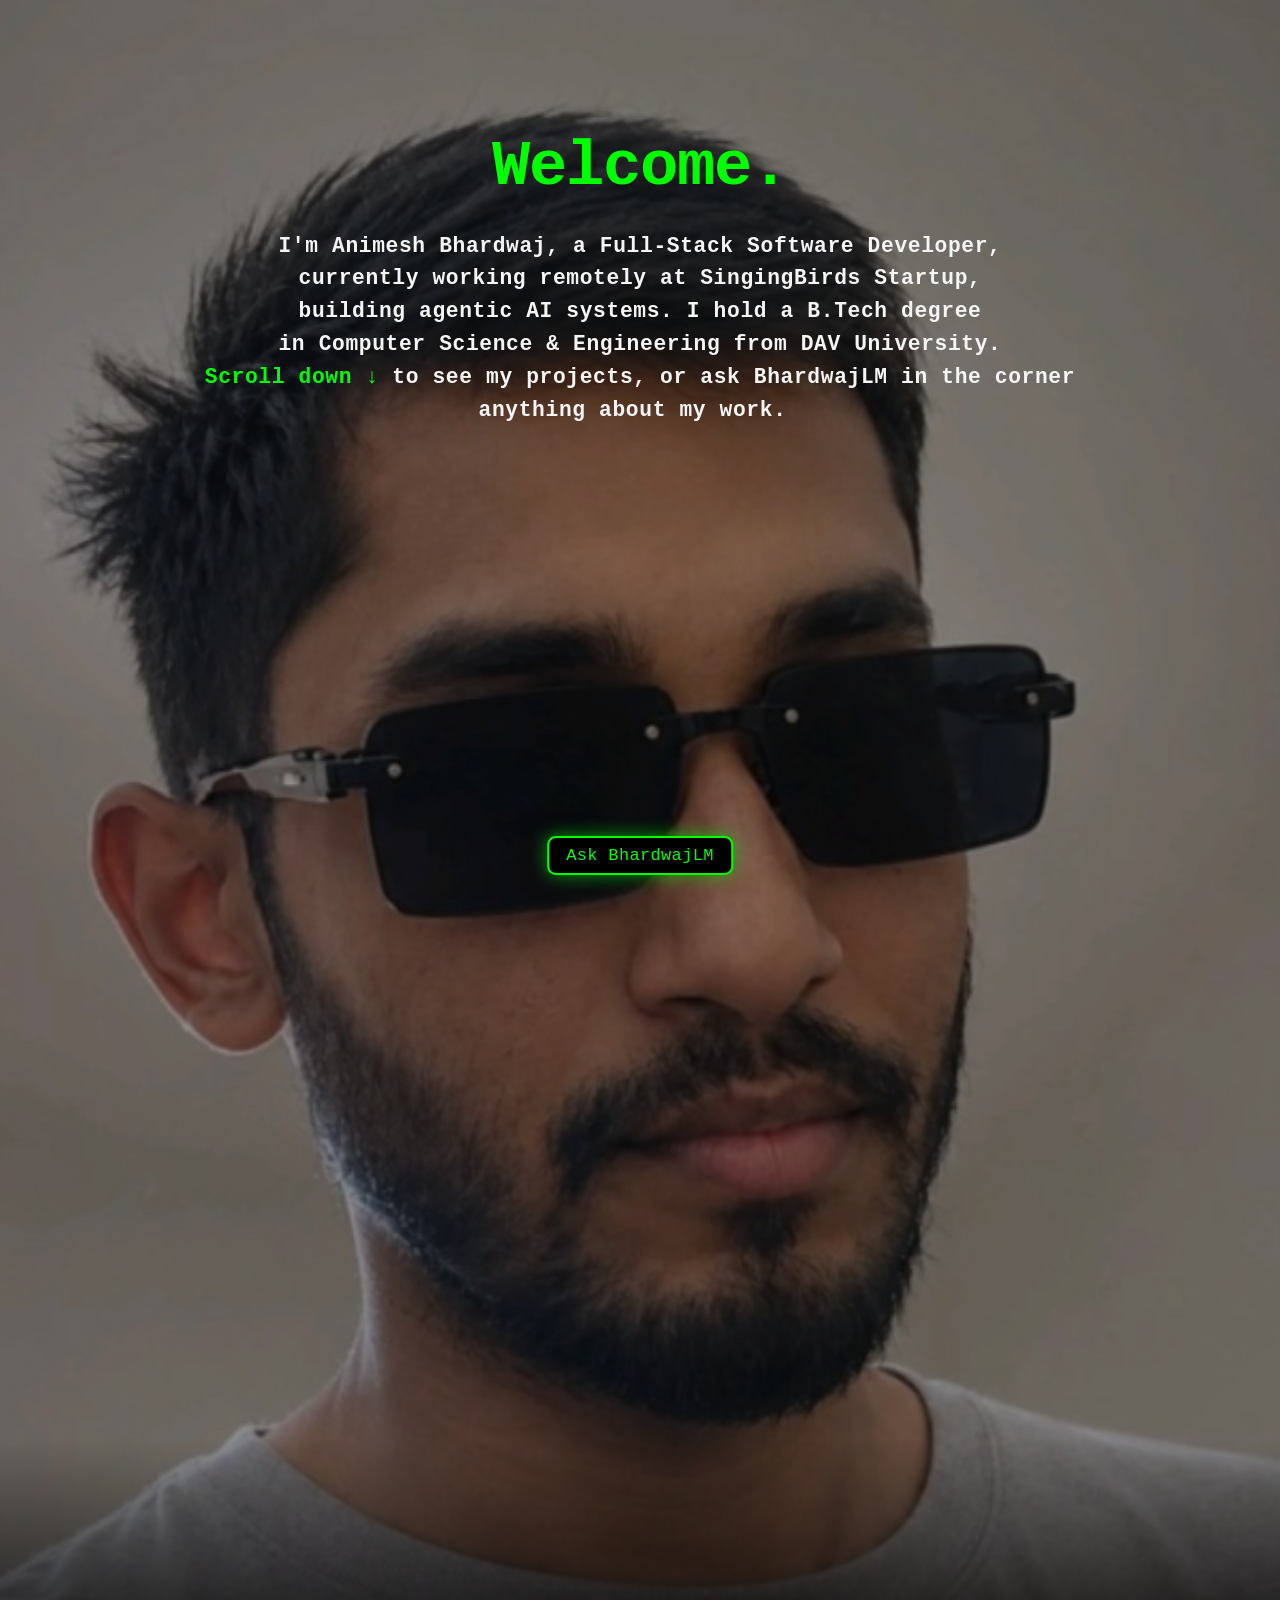
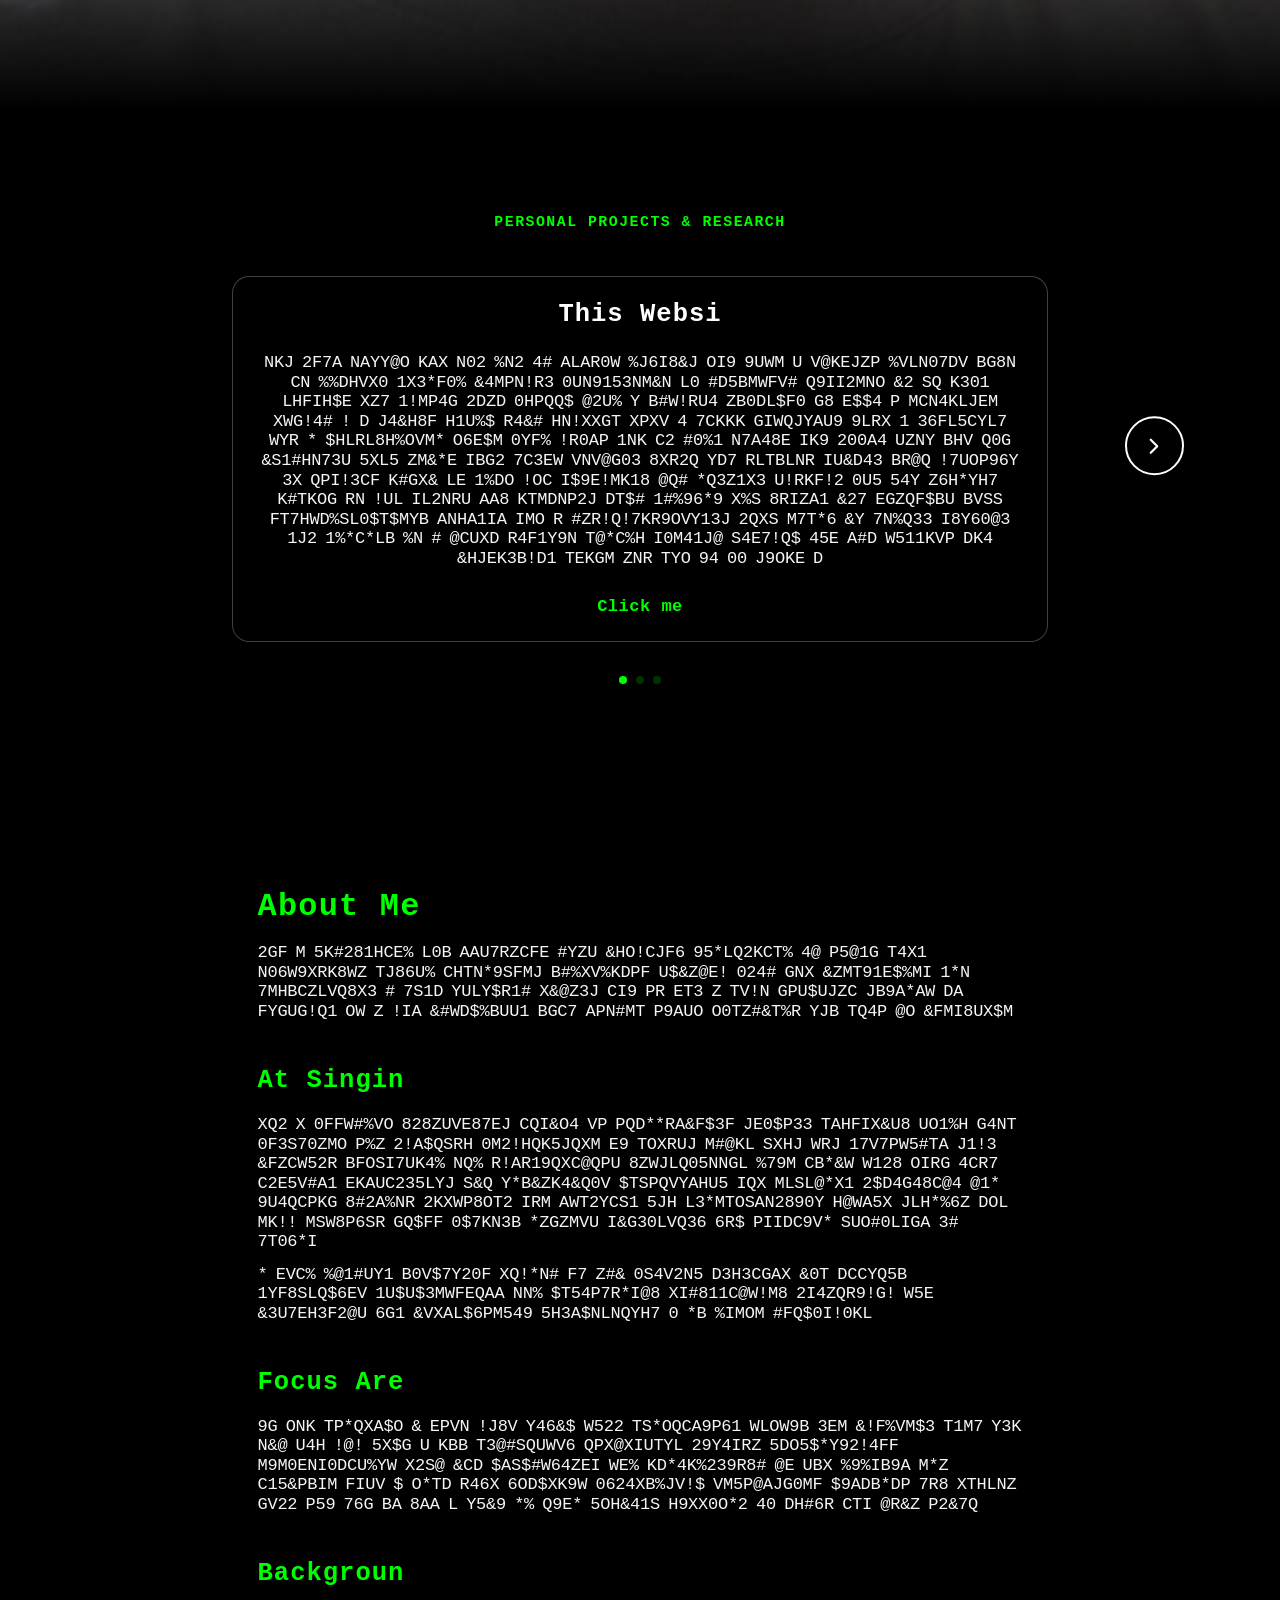
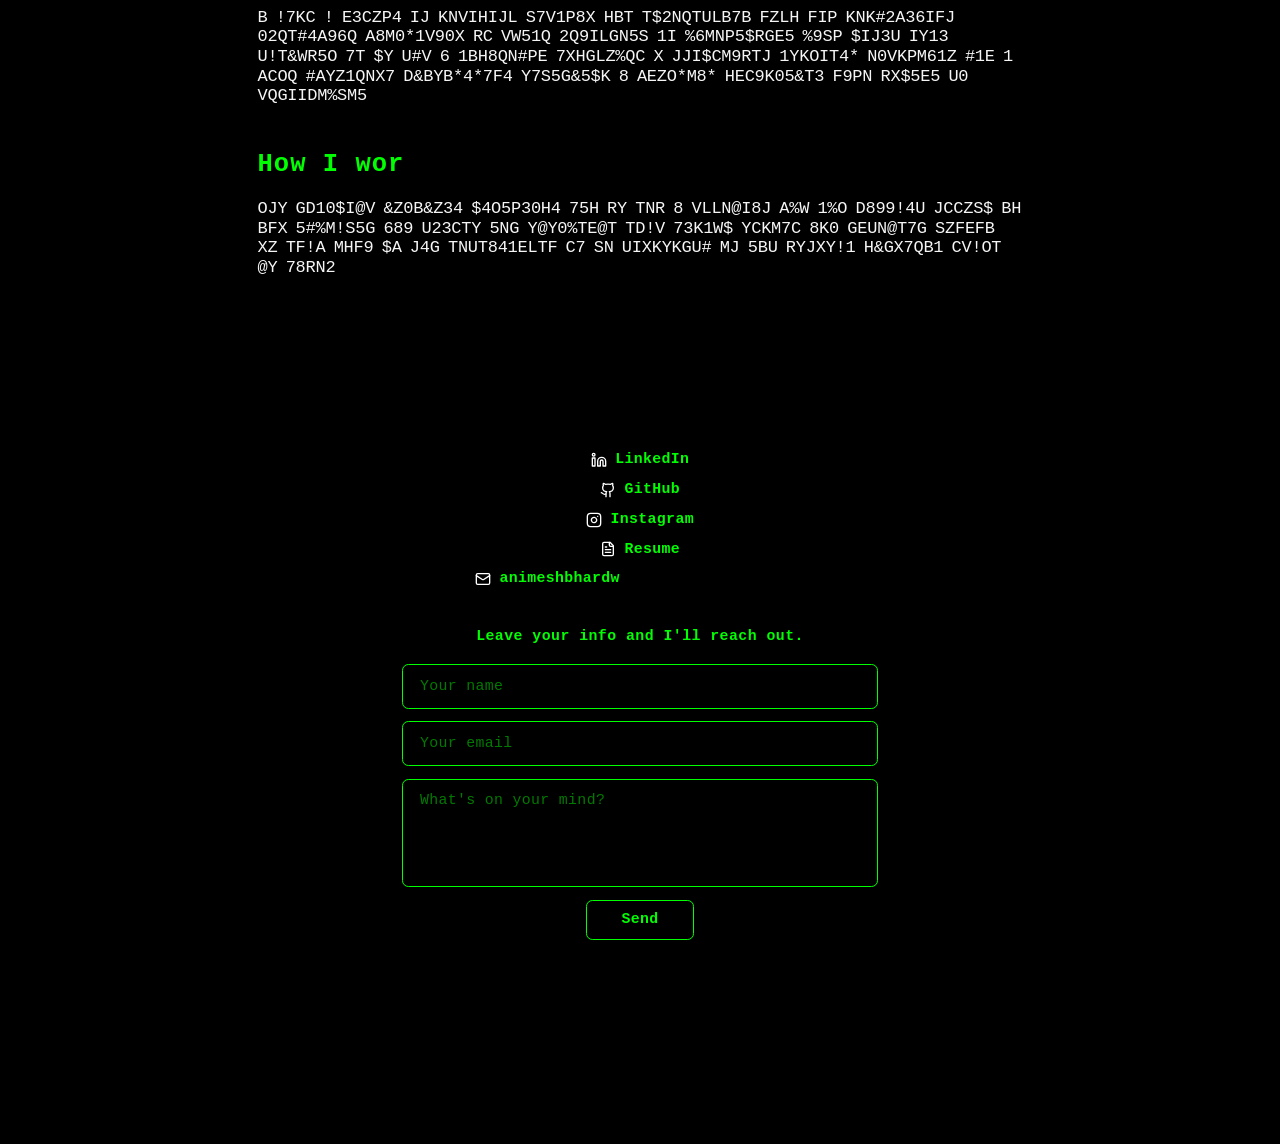
==== commit 67eb5214: "Update resume PDF" ====
--- a/index.html
+++ b/index.html
@@ -3,4 +3,4 @@
 building agentic AI systems. I hold a B.Tech degree
 in Computer Science &amp; Engineering from DAV University.
 Scroll down ↓ to see my projects, or ask BhardwajLM in the corner
-anything about my work.</p><p class="absolute inset-0 text-[#F5F5F5]"></p></div></div></section><section class="relative py-24 px-6"><p class="text-center text-neon tracking-widest text-sm font-bold mb-10">PERSONAL PROJECTS &amp; RESEARCH</p><div class="relative max-w-3xl mx-auto"><div class="relative overflow-hidden px-6 py-16 -my-16 -mx-6"><div class="flex gap-6 items-start" draggable="false" style="-webkit-touch-callout:none;-webkit-user-select:none;user-select:none;touch-action:pan-y"><div class="w-full shrink-0"><a href="https://github.com/animeshbhardwajofficial/portfolio" target="_blank" rel="noopener noreferrer" class="block"><div class="rounded-2xl p-5 text-center border cursor-pointer transition-colors duration-300 bg-black/40 border-gray-300/30 backdrop-blur-md" style="transform-origin:center"><h3 class="text-2xl font-bold mb-4 min-h-[2.25rem] transition-colors duration-300 text-white"></h3><p class="text-base transition-colors duration-300 text-[#F5F5F5]" style="letter-spacing:-0.015em;word-spacing:-0.1em;line-height:1.15">The site you&#x27;re on, and the AI you&#x27;re talking to. It&#x27;s a Next.js frontend with an Express backend powering BhardwajLM, an assistant grounded in my real project and resume data rather than a generic chatbot. It runs a two-agent design — a worker agent that answers from a local knowledge base I maintain, and a &quot;cataloguer&quot; agent that hands off to live GitHub API calls when you ask something that needs real code, listing files and pulling actual file contents so answers about my work are grounded, not guessed (you&#x27;ll see the handoff happen in the chat). The frontend uses Next.js App Router and Tailwind with scroll-triggered reveals and a typewriter-style hero built on Framer Motion; the backend is a small Express server routing between the two agents. Ask BhardwajLM below how any of it works →</p><p class="mt-6 text-neon font-extrabold text-base">Click me</p></div></a></div><div class="w-full shrink-0"><a href="https://studymate-beryl-ten.vercel.app/" target="_blank" rel="noopener noreferrer" class="block"><div class="rounded-2xl p-5 text-center border cursor-pointer transition-colors duration-300 bg-black/40 border-gray-300/30 backdrop-blur-md" style="transform-origin:center"><h3 class="text-2xl font-bold mb-4 min-h-[2.25rem] transition-colors duration-300 text-white"></h3><p class="text-base transition-colors duration-300 text-[#F5F5F5]" style="letter-spacing:-0.015em;word-spacing:-0.1em;line-height:1.15">A full-stack learning platform built with React, HTML, CSS, and JavaScript, supporting 3 user roles with secure authentication and responsive user experiences. I built responsive dashboards and reusable components, improving navigation across 20+ application screens, and implemented REST APIs using Express.js and PostgreSQL, enabling 15+ backend endpoints for authentication, course management, and protected workflows. I integrated an efficient frontend architecture with React, reducing component duplication by 30%, and tested the app across 5+ browsers, fixing layout inconsistencies through structured debugging and frontend optimization.</p><p class="mt-6 text-neon font-extrabold text-base">Click me</p></div></a></div><div class="w-full shrink-0"><a href="https://amarvideogaya.site.je" target="_blank" rel="noopener noreferrer" class="block"><div class="rounded-2xl p-5 text-center border cursor-pointer transition-colors duration-300 bg-black/40 border-gray-300/30 backdrop-blur-md" style="transform-origin:center"><h3 class="text-2xl font-bold mb-4 min-h-[2.25rem] transition-colors duration-300 text-white"></h3><p class="text-base transition-colors duration-300 text-[#F5F5F5]" style="letter-spacing:-0.015em;word-spacing:-0.1em;line-height:1.15">A responsive portfolio website built with WordPress, HTML, and CSS, delivering 15+ professionally structured pages for desktop and mobile. I customized the Astra theme with Elementor for consistent layouts across 5+ major browsers with pixel-perfect visual accuracy, and improved performance through image compression, lazy loading, and clean page structure, cutting page load time by 30%. I configured SEO fundamentals — metadata, clean URLs, image alt attributes, and structured content — across all 15+ pages, and managed deployment, plugin configuration, domain integration, and SSL setup for fully secure, reliable availability.</p><p class="mt-6 text-neon font-extrabold text-base">Click me</p></div></a></div></div></div><button aria-label="Next project" class="hidden min-[1201px]:flex absolute right-0 top-1/2 -translate-y-1/2 translate-x-32 w-14 h-14 rounded-full border-2 border-white bg-black text-white items-center justify-center hover:bg-white hover:text-black transition-colors duration-200 z-10"><svg xmlns="http://www.w3.org/2000/svg" width="26" height="26" viewBox="0 0 24 24" fill="none" stroke="currentColor" stroke-width="2" stroke-linecap="round" stroke-linejoin="round" class="lucide lucide-chevron-right"><path d="m9 18 6-6-6-6"></path></svg></button><div class="flex justify-center gap-2 mt-8"><button aria-label="Go to This Website!" class="w-2 h-2 rounded-full transition-colors duration-200 bg-neon"></button><button aria-label="Go to Studymate - Learning Platform" class="w-2 h-2 rounded-full transition-colors duration-200 bg-neon/20"></button><button aria-label="Go to Photography Portfolio Website" class="w-2 h-2 rounded-full transition-colors duration-200 bg-neon/20"></button></div></div></section><section class="relative py-24 px-6 max-w-3xl mx-auto text-left"><div class=""><h2 class="text-3xl font-bold text-neon mb-4"><span class="relative inline-block"><span aria-hidden="true" class="invisible">About Me</span><span class="absolute left-0 top-0 whitespace-nowrap"></span></span></h2><p class="text-base text-[#F5F5F5] mt-3 first:mt-0" style="letter-spacing:-0.015em;word-spacing:-0.1em;line-height:1.15">I&#x27;m a Full-Stack Web Developer with hands-on experience in HTML, CSS, JavaScript, React, WordPress, Responsive Design, SEO, and third-party API integration. I like building things end to end — from database schemas to polished UI — and delivering work that&#x27;s fast, reliable, and easy to maintain.</p></div><div class="mt-10"><h2 class="text-2xl font-bold text-neon mb-4"><span class="relative inline-block"><span aria-hidden="true" class="invisible">At SingingBirds</span><span class="absolute left-0 top-0 whitespace-nowrap"></span></span></h2><p class="text-base text-[#F5F5F5] mt-3 first:mt-0" style="letter-spacing:-0.015em;word-spacing:-0.1em;line-height:1.15">I&#x27;m a Software Development Intern at SingingBirds Startup (Remote), where I&#x27;ve delivered 10+ frontend improvements in React, HTML, CSS, and JavaScript with reusable components and cross-browser consistency. I&#x27;ve built REST APIs with Node.js, Express.js, and PostgreSQL, integrating 15+ database operations for scalable backend features, and resolved 20+ implementation issues through Git pull requests while keeping layouts responsive and delivery timelines on track.</p><p class="text-base text-[#F5F5F5] mt-3 first:mt-0" style="letter-spacing:-0.015em;word-spacing:-0.1em;line-height:1.15">I also reduced rendering delays by 15% through frontend and backend performance optimization, and implemented Claude-based automation via third-party API integration, contributing 2 AI agent workflows.</p></div><div class="mt-10"><h2 class="text-2xl font-bold text-neon mb-4"><span class="relative inline-block"><span aria-hidden="true" class="invisible">Focus Areas</span><span class="absolute left-0 top-0 whitespace-nowrap"></span></span></h2><p class="text-base text-[#F5F5F5] mt-3 first:mt-0" style="letter-spacing:-0.015em;word-spacing:-0.1em;line-height:1.15">On the frontend I work with HTML, CSS, JavaScript, React, and Tailwind CSS. For CMS and web work I use WordPress, Responsive Design, cross-browser compatibility, SEO, and third-party API integration. On the backend and database side I work with Node.js, Express.js, PostgreSQL, MongoDB, and Prisma ORM, and day to day I rely on Git, GitHub, Postman, VS Code, and REST APIs.</p></div><div class="mt-10"><h2 class="text-2xl font-bold text-neon mb-4"><span class="relative inline-block"><span aria-hidden="true" class="invisible">Background</span><span class="absolute left-0 top-0 whitespace-nowrap"></span></span></h2><p class="text-base text-[#F5F5F5] mt-3 first:mt-0" style="letter-spacing:-0.015em;word-spacing:-0.1em;line-height:1.15">I hold a B.Tech in Computer Science and Engineering from DAV University, Jalandhar, graduating in 2026. Alongside my internship, I&#x27;ve built full projects on my own — including StudyZen, a full-stack learning platform, and a live WordPress photography portfolio — handling everything from design to deployment.</p></div><div class="mt-10"><h2 class="text-2xl font-bold text-neon mb-4"><span class="relative inline-block"><span aria-hidden="true" class="invisible">How I work</span><span class="absolute left-0 top-0 whitespace-nowrap"></span></span></h2><p class="text-base text-[#F5F5F5] mt-3 first:mt-0" style="letter-spacing:-0.015em;word-spacing:-0.1em;line-height:1.15">I&#x27;m happiest building something end to end — figuring out the schema, wiring up the backend, and making the interface feel right. Browse the projects above, or feel free to ask BhardwajLM, my AI assistant in the corner, anything about my work.</p></div></section><section class="relative py-16 pb-48 px-6 text-center"><div class="flex flex-col items-center gap-1 mb-8"><a href="https://www.linkedin.com/in/animeshbhardwajofficial" target="_blank" rel="noopener noreferrer" class="flex items-center gap-2 py-0.5 text-neon font-bold text-sm"><svg xmlns="http://www.w3.org/2000/svg" width="16" height="16" viewBox="0 0 24 24" fill="none" stroke="currentColor" stroke-width="2" stroke-linecap="round" stroke-linejoin="round" class="lucide lucide-linkedin text-white shrink-0"><path d="M16 8a6 6 0 0 1 6 6v7h-4v-7a2 2 0 0 0-2-2 2 2 0 0 0-2 2v7h-4v-7a6 6 0 0 1 6-6z"></path><rect width="4" height="12" x="2" y="9"></rect><circle cx="4" cy="4" r="2"></circle></svg><span class="relative inline-block text-left"><span aria-hidden="true" class="invisible text-xs sm:text-sm">LinkedIn</span><span class="absolute left-0 top-0 whitespace-nowrap text-xs sm:text-sm" style="color:#00ff00;transition:color 200ms ease-in-out"></span></span></a><a href="https://github.com/animeshbhardwajofficial" target="_blank" rel="noopener noreferrer" class="flex items-center gap-2 py-0.5 text-neon font-bold text-sm"><svg xmlns="http://www.w3.org/2000/svg" width="16" height="16" viewBox="0 0 24 24" fill="none" stroke="currentColor" stroke-width="2" stroke-linecap="round" stroke-linejoin="round" class="lucide lucide-github text-white shrink-0"><path d="M15 22v-4a4.8 4.8 0 0 0-1-3.5c3 0 6-2 6-5.5.08-1.25-.27-2.48-1-3.5.28-1.15.28-2.35 0-3.5 0 0-1 0-3 1.5-2.64-.5-5.36-.5-8 0C6 2 5 2 5 2c-.3 1.15-.3 2.35 0 3.5A5.403 5.403 0 0 0 4 9c0 3.5 3 5.5 6 5.5-.39.49-.68 1.05-.85 1.65-.17.6-.22 1.23-.15 1.85v4"></path><path d="M9 18c-4.51 2-5-2-7-2"></path></svg><span class="relative inline-block text-left"><span aria-hidden="true" class="invisible text-xs sm:text-sm">GitHub</span><span class="absolute left-0 top-0 whitespace-nowrap text-xs sm:text-sm" style="color:#00ff00;transition:color 200ms ease-in-out"></span></span></a><a href="https://www.instagram.com/animeshbhardwajofficial" target="_blank" rel="noopener noreferrer" class="flex items-center gap-2 py-0.5 text-neon font-bold text-sm"><svg xmlns="http://www.w3.org/2000/svg" width="16" height="16" viewBox="0 0 24 24" fill="none" stroke="currentColor" stroke-width="2" stroke-linecap="round" stroke-linejoin="round" class="lucide lucide-instagram text-white shrink-0"><rect width="20" height="20" x="2" y="2" rx="5" ry="5"></rect><path d="M16 11.37A4 4 0 1 1 12.63 8 4 4 0 0 1 16 11.37z"></path><line x1="17.5" x2="17.51" y1="6.5" y2="6.5"></line></svg><span class="relative inline-block text-left"><span aria-hidden="true" class="invisible text-xs sm:text-sm">Instagram</span><span class="absolute left-0 top-0 whitespace-nowrap text-xs sm:text-sm" style="color:#00ff00;transition:color 200ms ease-in-out"></span></span></a><a href="/assets/resume.pdf" download="" rel="noopener noreferrer" class="flex items-center gap-2 py-0.5 text-neon font-bold text-sm"><svg xmlns="http://www.w3.org/2000/svg" width="16" height="16" viewBox="0 0 24 24" fill="none" stroke="currentColor" stroke-width="2" stroke-linecap="round" stroke-linejoin="round" class="lucide lucide-file-text text-white shrink-0"><path d="M15 2H6a2 2 0 0 0-2 2v16a2 2 0 0 0 2 2h12a2 2 0 0 0 2-2V7Z"></path><path d="M14 2v4a2 2 0 0 0 2 2h4"></path><path d="M10 9H8"></path><path d="M16 13H8"></path><path d="M16 17H8"></path></svg><span class="relative inline-block text-left"><span aria-hidden="true" class="invisible text-xs sm:text-sm">Resume</span><span class="absolute left-0 top-0 whitespace-nowrap text-xs sm:text-sm" style="color:#00ff00;transition:color 200ms ease-in-out"></span></span></a><a href="mailto:animeshbhardwajofficial@gmail.com" rel="noopener noreferrer" class="flex items-center gap-2 py-0.5 text-neon font-bold text-sm"><svg xmlns="http://www.w3.org/2000/svg" width="16" height="16" viewBox="0 0 24 24" fill="none" stroke="currentColor" stroke-width="2" stroke-linecap="round" stroke-linejoin="round" class="lucide lucide-mail text-white shrink-0"><rect width="20" height="16" x="2" y="4" rx="2"></rect><path d="m22 7-8.97 5.7a1.94 1.94 0 0 1-2.06 0L2 7"></path></svg><span class="relative inline-block text-left"><span aria-hidden="true" class="invisible text-xs sm:text-sm">animeshbhardwajofficial@gmail.com</span><span class="absolute left-0 top-0 whitespace-nowrap text-xs sm:text-sm" style="color:#00ff00;transition:color 200ms ease-in-out"></span></span></a></div><p class="text-neon font-bold mb-4 text-sm">Leave your info and I&#x27;ll reach out.</p><form class="max-w-md mx-auto flex flex-col gap-3"><input placeholder="Your name" required="" class="bg-black border border-neon rounded-md px-4 py-2.5 text-sm text-neon placeholder-neon-dim/60 focus:outline-none" name="name" value=""/><input type="email" placeholder="Your email" required="" class="bg-black border border-neon rounded-md px-4 py-2.5 text-sm text-neon placeholder-neon-dim/60 focus:outline-none" name="email" value=""/><textarea name="message" placeholder="What&#x27;s on your mind?" required="" rows="4" class="bg-black border border-neon rounded-md px-4 py-2.5 text-sm text-neon placeholder-neon-dim/60 focus:outline-none resize-none"></textarea><button type="submit" class="mx-auto border border-neon rounded-md px-8 py-2 font-bold text-sm" style="background-color:transparent;color:#00ff00;transition:background-color 200ms ease-in-out, color 200ms ease-in-out">Send</button></form></section><button aria-label="Toggle BhardwajLM chat" class="fixed bottom-6 left-1/2 -translate-x-1/2 z-40 px-4 h-9 rounded-lg border-2 border-neon bg-black text-neon flex items-center justify-center text-base font-normal whitespace-nowrap" style="box-shadow:0 0 8px rgba(0,255,0,0.35)">Ask BhardwajLM</button></main><script src="/_next/static/chunks/webpack-82b2ba201d35e58a.js" async=""></script><script>(self.__next_f=self.__next_f||[]).push([0]);self.__next_f.push([2,null])</script><script>self.__next_f.push([1,"1:HL[\"/_next/static/css/9e083c014bcf84d0.css\",\"style\"]\n"])</script><script>self.__next_f.push([1,"2:I[5751,[],\"\"]\n4:I[4426,[\"832\",\"static/chunks/832-973e2fc3898004d3.js\",\"931\",\"static/chunks/app/page-86858ac971d9964b.js\"],\"default\"]\n5:I[2233,[\"832\",\"static/chunks/832-973e2fc3898004d3.js\",\"931\",\"static/chunks/app/page-86858ac971d9964b.js\"],\"default\"]\n6:I[7509,[\"832\",\"static/chunks/832-973e2fc3898004d3.js\",\"931\",\"static/chunks/app/page-86858ac971d9964b.js\"],\"default\"]\n7:I[813,[\"832\",\"static/chunks/832-973e2fc3898004d3.js\",\"931\",\"static/chunks/app/page-86858ac971d9964b.js\"],\"default\"]\n8:I[2627,[\"832\",\"static/chunks/832-973e2fc3898004d3.js\",\"931\",\"static/chunks/app/page-86858ac971d9964b.js\"],\"default\"]\n9:I[9275,[],\"\"]\na:I[1343,[],\"\"]\nc:I[6130,[],\"\"]\nd:[]\n"])</script><script>self.__next_f.push([1,"0:[[[\"$\",\"link\",\"0\",{\"rel\":\"stylesheet\",\"href\":\"/_next/static/css/9e083c014bcf84d0.css\",\"precedence\":\"next\",\"crossOrigin\":\"$undefined\"}]],[\"$\",\"$L2\",null,{\"buildId\":\"XQfwzQM0B7tWAx8vzHZ_o\",\"assetPrefix\":\"\",\"initialCanonicalUrl\":\"/\",\"initialTree\":[\"\",{\"children\":[\"__PAGE__\",{}]},\"$undefined\",\"$undefined\",true],\"initialSeedData\":[\"\",{\"children\":[\"__PAGE__\",{},[[\"$L3\",[\"$\",\"main\",null,{\"className\":\"relative bg-black\",\"children\":[[\"$\",\"$L4\",null,{}],[\"$\",\"$L5\",null,{}],[\"$\",\"$L6\",null,{}],[\"$\",\"$L7\",null,{}],[\"$\",\"$L8\",null,{}]]}]],null],null]},[[\"$\",\"html\",null,{\"lang\":\"en\",\"children\":[[\"$\",\"head\",null,{\"children\":[\"$\",\"script\",null,{\"type\":\"application/ld+json\",\"dangerouslySetInnerHTML\":{\"__html\":\"{\\\"@context\\\":\\\"https://schema.org\\\",\\\"@type\\\":\\\"Person\\\",\\\"name\\\":\\\"Animesh Bhardwaj\\\",\\\"url\\\":\\\"https://animeshbhardwajofficial.github.io\\\",\\\"image\\\":\\\"https://animeshbhardwajofficial.github.io/assets/profile.png\\\",\\\"jobTitle\\\":\\\"Full-Stack Software Developer\\\",\\\"description\\\":\\\"Full-Stack Software Developer building agentic AI systems, developer tools, and production-grade web applications.\\\",\\\"alumniOf\\\":{\\\"@type\\\":\\\"CollegeOrUniversity\\\",\\\"name\\\":\\\"DAV University, Jalandhar\\\"},\\\"worksFor\\\":{\\\"@type\\\":\\\"Organization\\\",\\\"name\\\":\\\"SingingBirds Startup\\\"},\\\"sameAs\\\":[\\\"https://www.linkedin.com/in/animeshbhardwajofficial\\\",\\\"https://github.com/animeshbhardwajofficial\\\",\\\"https://www.instagram.com/animeshbhardwajofficial\\\",\\\"https://animeshbhardwajofficial.vercel.app\\\"]}\"}}]}],[\"$\",\"body\",null,{\"className\":\"text-neon min-h-screen\",\"children\":[\"$\",\"$L9\",null,{\"parallelRouterKey\":\"children\",\"segmentPath\":[\"children\"],\"error\":\"$undefined\",\"errorStyles\":\"$undefined\",\"errorScripts\":\"$undefined\",\"template\":[\"$\",\"$La\",null,{}],\"templateStyles\":\"$undefined\",\"templateScripts\":\"$undefined\",\"notFound\":[[\"$\",\"title\",null,{\"children\":\"404: This page could not be found.\"}],[\"$\",\"div\",null,{\"style\":{\"fontFamily\":\"system-ui,\\\"Segoe UI\\\",Roboto,Helvetica,Arial,sans-serif,\\\"Apple Color Emoji\\\",\\\"Segoe UI Emoji\\\"\",\"height\":\"100vh\",\"textAlign\":\"center\",\"display\":\"flex\",\"flexDirection\":\"column\",\"alignItems\":\"center\",\"justifyContent\":\"center\"},\"children\":[\"$\",\"div\",null,{\"children\":[[\"$\",\"style\",null,{\"dangerouslySetInnerHTML\":{\"__html\":\"body{color:#000;background:#fff;margin:0}.next-error-h1{border-right:1px solid rgba(0,0,0,.3)}@media (prefers-color-scheme:dark){body{color:#fff;background:#000}.next-error-h1{border-right:1px solid rgba(255,255,255,.3)}}\"}}],[\"$\",\"h1\",null,{\"className\":\"next-error-h1\",\"style\":{\"display\":\"inline-block\",\"margin\":\"0 20px 0 0\",\"padding\":\"0 23px 0 0\",\"fontSize\":24,\"fontWeight\":500,\"verticalAlign\":\"top\",\"lineHeight\":\"49px\"},\"children\":\"404\"}],[\"$\",\"div\",null,{\"style\":{\"display\":\"inline-block\"},\"children\":[\"$\",\"h2\",null,{\"style\":{\"fontSize\":14,\"fontWeight\":400,\"lineHeight\":\"49px\",\"margin\":0},\"children\":\"This page could not be found.\"}]}]]}]}]],\"notFoundStyles\":[],\"styles\":null}]}]]}],null],null],\"couldBeIntercepted\":false,\"initialHead\":[null,\"$Lb\"],\"globalErrorComponent\":\"$c\",\"missingSlots\":\"$Wd\"}]]\n"])</script><script>self.__next_f.push([1,"b:[[\"$\",\"meta\",\"0\",{\"name\":\"viewport\",\"content\":\"width=device-width, initial-scale=1\"}],[\"$\",\"meta\",\"1\",{\"charSet\":\"utf-8\"}],[\"$\",\"title\",\"2\",{\"children\":\"Animesh Bhardwaj — Full-Stack Software Developer\"}],[\"$\",\"meta\",\"3\",{\"name\":\"description\",\"content\":\"Animesh Bhardwaj is a Full-Stack Software Developer building agentic AI systems, developer tools, and production-grade web applications. B.Tech CSE graduate from DAV University, currently at SingingBirds Startup.\"}],[\"$\",\"link\",\"4\",{\"rel\":\"author\",\"href\":\"https://animeshbhardwajofficial.github.io\"}],[\"$\",\"meta\",\"5\",{\"name\":\"author\",\"content\":\"Animesh Bhardwaj\"}],[\"$\",\"meta\",\"6\",{\"name\":\"keywords\",\"content\":\"Animesh Bhardwaj,Animesh Bhardwaj official,Animesh Bhardwaj portfolio,Animesh Bhardwaj developer,Animesh Bhardwaj Full Stack Developer,animeshbhardwajofficial\"}],[\"$\",\"meta\",\"7\",{\"name\":\"creator\",\"content\":\"Animesh Bhardwaj\"}],[\"$\",\"link\",\"8\",{\"rel\":\"canonical\",\"href\":\"https://animeshbhardwajofficial.github.io\"}],[\"$\",\"meta\",\"9\",{\"property\":\"og:title\",\"content\":\"Animesh Bhardwaj — Full-Stack Software Developer\"}],[\"$\",\"meta\",\"10\",{\"property\":\"og:description\",\"content\":\"Full-Stack Software Developer building agentic AI systems, developer tools, and production-grade web applications.\"}],[\"$\",\"meta\",\"11\",{\"property\":\"og:url\",\"content\":\"https://animeshbhardwajofficial.github.io\"}],[\"$\",\"meta\",\"12\",{\"property\":\"og:site_name\",\"content\":\"Animesh Bhardwaj Portfolio\"}],[\"$\",\"meta\",\"13\",{\"property\":\"og:image\",\"content\":\"https://animeshbhardwajofficial.github.io/assets/profile.png\"}],[\"$\",\"meta\",\"14\",{\"property\":\"og:image:width\",\"content\":\"800\"}],[\"$\",\"meta\",\"15\",{\"property\":\"og:image:height\",\"content\":\"800\"}],[\"$\",\"meta\",\"16\",{\"property\":\"og:image:alt\",\"content\":\"Animesh Bhardwaj\"}],[\"$\",\"meta\",\"17\",{\"property\":\"og:type\",\"content\":\"website\"}],[\"$\",\"meta\",\"18\",{\"name\":\"twitter:card\",\"content\":\"summary\"}],[\"$\",\"meta\",\"19\",{\"name\":\"twitter:title\",\"content\":\"Animesh Bhardwaj — Full-Stack Software Developer\"}],[\"$\",\"meta\",\"20\",{\"name\":\"twitter:description\",\"content\":\"Full-Stack Software Developer building agentic AI systems, developer tools, and production-grade web applications.\"}],[\"$\",\"meta\",\"21\",{\"name\":\"twitter:image\",\"content\":\"https://animeshbhardwajofficial.github.io/assets/profile.png\"}],[\"$\",\"link\",\"22\",{\"rel\":\"icon\",\"href\":\"/assets/profile.png\"}]]\n"])</script><script>self.__next_f.push([1,"3:null\n"])</script></body></html>+anything about my work.</p><p class="absolute inset-0 text-[#F5F5F5]"></p></div></div></section><section class="relative py-24 px-6"><p class="text-center text-neon tracking-widest text-sm font-bold mb-10">PERSONAL PROJECTS &amp; RESEARCH</p><div class="relative max-w-3xl mx-auto"><div class="relative overflow-hidden px-6 py-16 -my-16 -mx-6"><div class="flex gap-6 items-start" draggable="false" style="-webkit-touch-callout:none;-webkit-user-select:none;user-select:none;touch-action:pan-y"><div class="w-full shrink-0"><a href="https://github.com/animeshbhardwajofficial/portfolio" target="_blank" rel="noopener noreferrer" class="block"><div class="rounded-2xl p-5 text-center border cursor-pointer transition-colors duration-300 bg-black/40 border-gray-300/30 backdrop-blur-md" style="transform-origin:center"><h3 class="text-2xl font-bold mb-4 min-h-[2.25rem] transition-colors duration-300 text-white"></h3><p class="text-base transition-colors duration-300 text-[#F5F5F5]" style="letter-spacing:-0.015em;word-spacing:-0.1em;line-height:1.15">The site you&#x27;re on, and the AI you&#x27;re talking to. It&#x27;s a Next.js frontend with an Express backend powering BhardwajLM, an assistant grounded in my real project and resume data rather than a generic chatbot. It runs a two-agent design — a worker agent that answers from a local knowledge base I maintain, and a &quot;cataloguer&quot; agent that hands off to live GitHub API calls when you ask something that needs real code, listing files and pulling actual file contents so answers about my work are grounded, not guessed (you&#x27;ll see the handoff happen in the chat). The frontend uses Next.js App Router and Tailwind with scroll-triggered reveals and a typewriter-style hero built on Framer Motion; the backend is a small Express server routing between the two agents. Ask BhardwajLM below how any of it works →</p><p class="mt-6 text-neon font-extrabold text-base">Click me</p></div></a></div><div class="w-full shrink-0"><a href="https://studymate-beryl-ten.vercel.app/" target="_blank" rel="noopener noreferrer" class="block"><div class="rounded-2xl p-5 text-center border cursor-pointer transition-colors duration-300 bg-black/40 border-gray-300/30 backdrop-blur-md" style="transform-origin:center"><h3 class="text-2xl font-bold mb-4 min-h-[2.25rem] transition-colors duration-300 text-white"></h3><p class="text-base transition-colors duration-300 text-[#F5F5F5]" style="letter-spacing:-0.015em;word-spacing:-0.1em;line-height:1.15">A full-stack learning platform built with React, HTML, CSS, and JavaScript, supporting 3 user roles with secure authentication and responsive user experiences. I built responsive dashboards and reusable components, improving navigation across 20+ application screens, and implemented REST APIs using Express.js and PostgreSQL, enabling 15+ backend endpoints for authentication, course management, and protected workflows. I integrated an efficient frontend architecture with React, reducing component duplication by 30%, and tested the app across 5+ browsers, fixing layout inconsistencies through structured debugging and frontend optimization.</p><p class="mt-6 text-neon font-extrabold text-base">Click me</p></div></a></div><div class="w-full shrink-0"><a href="https://amarvideogaya.site.je" target="_blank" rel="noopener noreferrer" class="block"><div class="rounded-2xl p-5 text-center border cursor-pointer transition-colors duration-300 bg-black/40 border-gray-300/30 backdrop-blur-md" style="transform-origin:center"><h3 class="text-2xl font-bold mb-4 min-h-[2.25rem] transition-colors duration-300 text-white"></h3><p class="text-base transition-colors duration-300 text-[#F5F5F5]" style="letter-spacing:-0.015em;word-spacing:-0.1em;line-height:1.15">A responsive portfolio website built with WordPress, HTML, and CSS, delivering 15+ professionally structured pages for desktop and mobile. I customized the Astra theme with Elementor for consistent layouts across 5+ major browsers with pixel-perfect visual accuracy, and improved performance through image compression, lazy loading, and clean page structure, cutting page load time by 30%. I configured SEO fundamentals — metadata, clean URLs, image alt attributes, and structured content — across all 15+ pages, and managed deployment, plugin configuration, domain integration, and SSL setup for fully secure, reliable availability.</p><p class="mt-6 text-neon font-extrabold text-base">Click me</p></div></a></div></div></div><button aria-label="Next project" class="hidden min-[1201px]:flex absolute right-0 top-1/2 -translate-y-1/2 translate-x-32 w-14 h-14 rounded-full border-2 border-white bg-black text-white items-center justify-center hover:bg-white hover:text-black transition-colors duration-200 z-10"><svg xmlns="http://www.w3.org/2000/svg" width="26" height="26" viewBox="0 0 24 24" fill="none" stroke="currentColor" stroke-width="2" stroke-linecap="round" stroke-linejoin="round" class="lucide lucide-chevron-right"><path d="m9 18 6-6-6-6"></path></svg></button><div class="flex justify-center gap-2 mt-8"><button aria-label="Go to This Website!" class="w-2 h-2 rounded-full transition-colors duration-200 bg-neon"></button><button aria-label="Go to Studymate - Learning Platform" class="w-2 h-2 rounded-full transition-colors duration-200 bg-neon/20"></button><button aria-label="Go to Photography Portfolio Website" class="w-2 h-2 rounded-full transition-colors duration-200 bg-neon/20"></button></div></div></section><section class="relative py-24 px-6 max-w-3xl mx-auto text-left"><div class=""><h2 class="text-3xl font-bold text-neon mb-4"><span class="relative inline-block"><span aria-hidden="true" class="invisible">About Me</span><span class="absolute left-0 top-0 whitespace-nowrap"></span></span></h2><p class="text-base text-[#F5F5F5] mt-3 first:mt-0" style="letter-spacing:-0.015em;word-spacing:-0.1em;line-height:1.15">I&#x27;m a Full-Stack Web Developer with hands-on experience in HTML, CSS, JavaScript, React, WordPress, Responsive Design, SEO, and third-party API integration. I like building things end to end — from database schemas to polished UI — and delivering work that&#x27;s fast, reliable, and easy to maintain.</p></div><div class="mt-10"><h2 class="text-2xl font-bold text-neon mb-4"><span class="relative inline-block"><span aria-hidden="true" class="invisible">At SingingBirds</span><span class="absolute left-0 top-0 whitespace-nowrap"></span></span></h2><p class="text-base text-[#F5F5F5] mt-3 first:mt-0" style="letter-spacing:-0.015em;word-spacing:-0.1em;line-height:1.15">I&#x27;m a Software Development Intern at SingingBirds Startup (Remote), where I&#x27;ve delivered 10+ frontend improvements in React, HTML, CSS, and JavaScript with reusable components and cross-browser consistency. I&#x27;ve built REST APIs with Node.js, Express.js, and PostgreSQL, integrating 15+ database operations for scalable backend features, and resolved 20+ implementation issues through Git pull requests while keeping layouts responsive and delivery timelines on track.</p><p class="text-base text-[#F5F5F5] mt-3 first:mt-0" style="letter-spacing:-0.015em;word-spacing:-0.1em;line-height:1.15">I also reduced rendering delays by 15% through frontend and backend performance optimization, and implemented Claude-based automation via third-party API integration, contributing 2 AI agent workflows.</p></div><div class="mt-10"><h2 class="text-2xl font-bold text-neon mb-4"><span class="relative inline-block"><span aria-hidden="true" class="invisible">Focus Areas</span><span class="absolute left-0 top-0 whitespace-nowrap"></span></span></h2><p class="text-base text-[#F5F5F5] mt-3 first:mt-0" style="letter-spacing:-0.015em;word-spacing:-0.1em;line-height:1.15">On the frontend I work with HTML, CSS, JavaScript, React, and Tailwind CSS. For CMS and web work I use WordPress, Responsive Design, cross-browser compatibility, SEO, and third-party API integration. On the backend and database side I work with Node.js, Express.js, PostgreSQL, MongoDB, and Prisma ORM, and day to day I rely on Git, GitHub, Postman, VS Code, and REST APIs.</p></div><div class="mt-10"><h2 class="text-2xl font-bold text-neon mb-4"><span class="relative inline-block"><span aria-hidden="true" class="invisible">Background</span><span class="absolute left-0 top-0 whitespace-nowrap"></span></span></h2><p class="text-base text-[#F5F5F5] mt-3 first:mt-0" style="letter-spacing:-0.015em;word-spacing:-0.1em;line-height:1.15">I hold a B.Tech in Computer Science and Engineering from DAV University, Jalandhar, graduating in 2026. Alongside my internship, I&#x27;ve built full projects on my own — including StudyZen, a full-stack learning platform, and a live WordPress photography portfolio — handling everything from design to deployment.</p></div><div class="mt-10"><h2 class="text-2xl font-bold text-neon mb-4"><span class="relative inline-block"><span aria-hidden="true" class="invisible">How I work</span><span class="absolute left-0 top-0 whitespace-nowrap"></span></span></h2><p class="text-base text-[#F5F5F5] mt-3 first:mt-0" style="letter-spacing:-0.015em;word-spacing:-0.1em;line-height:1.15">I&#x27;m happiest building something end to end — figuring out the schema, wiring up the backend, and making the interface feel right. Browse the projects above, or feel free to ask BhardwajLM, my AI assistant in the corner, anything about my work.</p></div></section><section class="relative py-16 pb-48 px-6 text-center"><div class="flex flex-col items-center gap-1 mb-8"><a href="https://www.linkedin.com/in/animeshbhardwajofficial" target="_blank" rel="noopener noreferrer" class="flex items-center gap-2 py-0.5 text-neon font-bold text-sm"><svg xmlns="http://www.w3.org/2000/svg" width="16" height="16" viewBox="0 0 24 24" fill="none" stroke="currentColor" stroke-width="2" stroke-linecap="round" stroke-linejoin="round" class="lucide lucide-linkedin text-white shrink-0"><path d="M16 8a6 6 0 0 1 6 6v7h-4v-7a2 2 0 0 0-2-2 2 2 0 0 0-2 2v7h-4v-7a6 6 0 0 1 6-6z"></path><rect width="4" height="12" x="2" y="9"></rect><circle cx="4" cy="4" r="2"></circle></svg><span class="relative inline-block text-left"><span aria-hidden="true" class="invisible text-xs sm:text-sm">LinkedIn</span><span class="absolute left-0 top-0 whitespace-nowrap text-xs sm:text-sm" style="color:#00ff00;transition:color 200ms ease-in-out"></span></span></a><a href="https://github.com/animeshbhardwajofficial" target="_blank" rel="noopener noreferrer" class="flex items-center gap-2 py-0.5 text-neon font-bold text-sm"><svg xmlns="http://www.w3.org/2000/svg" width="16" height="16" viewBox="0 0 24 24" fill="none" stroke="currentColor" stroke-width="2" stroke-linecap="round" stroke-linejoin="round" class="lucide lucide-github text-white shrink-0"><path d="M15 22v-4a4.8 4.8 0 0 0-1-3.5c3 0 6-2 6-5.5.08-1.25-.27-2.48-1-3.5.28-1.15.28-2.35 0-3.5 0 0-1 0-3 1.5-2.64-.5-5.36-.5-8 0C6 2 5 2 5 2c-.3 1.15-.3 2.35 0 3.5A5.403 5.403 0 0 0 4 9c0 3.5 3 5.5 6 5.5-.39.49-.68 1.05-.85 1.65-.17.6-.22 1.23-.15 1.85v4"></path><path d="M9 18c-4.51 2-5-2-7-2"></path></svg><span class="relative inline-block text-left"><span aria-hidden="true" class="invisible text-xs sm:text-sm">GitHub</span><span class="absolute left-0 top-0 whitespace-nowrap text-xs sm:text-sm" style="color:#00ff00;transition:color 200ms ease-in-out"></span></span></a><a href="https://www.instagram.com/animeshbhardwajofficial" target="_blank" rel="noopener noreferrer" class="flex items-center gap-2 py-0.5 text-neon font-bold text-sm"><svg xmlns="http://www.w3.org/2000/svg" width="16" height="16" viewBox="0 0 24 24" fill="none" stroke="currentColor" stroke-width="2" stroke-linecap="round" stroke-linejoin="round" class="lucide lucide-instagram text-white shrink-0"><rect width="20" height="20" x="2" y="2" rx="5" ry="5"></rect><path d="M16 11.37A4 4 0 1 1 12.63 8 4 4 0 0 1 16 11.37z"></path><line x1="17.5" x2="17.51" y1="6.5" y2="6.5"></line></svg><span class="relative inline-block text-left"><span aria-hidden="true" class="invisible text-xs sm:text-sm">Instagram</span><span class="absolute left-0 top-0 whitespace-nowrap text-xs sm:text-sm" style="color:#00ff00;transition:color 200ms ease-in-out"></span></span></a><a href="/assets/resume.pdf" download="" rel="noopener noreferrer" class="flex items-center gap-2 py-0.5 text-neon font-bold text-sm"><svg xmlns="http://www.w3.org/2000/svg" width="16" height="16" viewBox="0 0 24 24" fill="none" stroke="currentColor" stroke-width="2" stroke-linecap="round" stroke-linejoin="round" class="lucide lucide-file-text text-white shrink-0"><path d="M15 2H6a2 2 0 0 0-2 2v16a2 2 0 0 0 2 2h12a2 2 0 0 0 2-2V7Z"></path><path d="M14 2v4a2 2 0 0 0 2 2h4"></path><path d="M10 9H8"></path><path d="M16 13H8"></path><path d="M16 17H8"></path></svg><span class="relative inline-block text-left"><span aria-hidden="true" class="invisible text-xs sm:text-sm">Resume</span><span class="absolute left-0 top-0 whitespace-nowrap text-xs sm:text-sm" style="color:#00ff00;transition:color 200ms ease-in-out"></span></span></a><a href="mailto:animeshbhardwajofficial@gmail.com" rel="noopener noreferrer" class="flex items-center gap-2 py-0.5 text-neon font-bold text-sm"><svg xmlns="http://www.w3.org/2000/svg" width="16" height="16" viewBox="0 0 24 24" fill="none" stroke="currentColor" stroke-width="2" stroke-linecap="round" stroke-linejoin="round" class="lucide lucide-mail text-white shrink-0"><rect width="20" height="16" x="2" y="4" rx="2"></rect><path d="m22 7-8.97 5.7a1.94 1.94 0 0 1-2.06 0L2 7"></path></svg><span class="relative inline-block text-left"><span aria-hidden="true" class="invisible text-xs sm:text-sm">animeshbhardwajofficial@gmail.com</span><span class="absolute left-0 top-0 whitespace-nowrap text-xs sm:text-sm" style="color:#00ff00;transition:color 200ms ease-in-out"></span></span></a></div><p class="text-neon font-bold mb-4 text-sm">Leave your info and I&#x27;ll reach out.</p><form class="max-w-md mx-auto flex flex-col gap-3"><input placeholder="Your name" required="" class="bg-black border border-neon rounded-md px-4 py-2.5 text-sm text-neon placeholder-neon-dim/60 focus:outline-none" name="name" value=""/><input type="email" placeholder="Your email" required="" class="bg-black border border-neon rounded-md px-4 py-2.5 text-sm text-neon placeholder-neon-dim/60 focus:outline-none" name="email" value=""/><textarea name="message" placeholder="What&#x27;s on your mind?" required="" rows="4" class="bg-black border border-neon rounded-md px-4 py-2.5 text-sm text-neon placeholder-neon-dim/60 focus:outline-none resize-none"></textarea><button type="submit" class="mx-auto border border-neon rounded-md px-8 py-2 font-bold text-sm" style="background-color:transparent;color:#00ff00;transition:background-color 200ms ease-in-out, color 200ms ease-in-out">Send</button></form></section><button aria-label="Toggle BhardwajLM chat" class="fixed bottom-6 left-1/2 -translate-x-1/2 z-40 px-4 h-9 rounded-lg border-2 border-neon bg-black text-neon flex items-center justify-center text-base font-normal whitespace-nowrap" style="box-shadow:0 0 8px rgba(0,255,0,0.35)">Ask BhardwajLM</button></main><script src="/_next/static/chunks/webpack-82b2ba201d35e58a.js" async=""></script><script>(self.__next_f=self.__next_f||[]).push([0]);self.__next_f.push([2,null])</script><script>self.__next_f.push([1,"1:HL[\"/_next/static/css/9e083c014bcf84d0.css\",\"style\"]\n"])</script><script>self.__next_f.push([1,"2:I[5751,[],\"\"]\n4:I[4426,[\"832\",\"static/chunks/832-973e2fc3898004d3.js\",\"931\",\"static/chunks/app/page-86858ac971d9964b.js\"],\"default\"]\n5:I[2233,[\"832\",\"static/chunks/832-973e2fc3898004d3.js\",\"931\",\"static/chunks/app/page-86858ac971d9964b.js\"],\"default\"]\n6:I[7509,[\"832\",\"static/chunks/832-973e2fc3898004d3.js\",\"931\",\"static/chunks/app/page-86858ac971d9964b.js\"],\"default\"]\n7:I[813,[\"832\",\"static/chunks/832-973e2fc3898004d3.js\",\"931\",\"static/chunks/app/page-86858ac971d9964b.js\"],\"default\"]\n8:I[2627,[\"832\",\"static/chunks/832-973e2fc3898004d3.js\",\"931\",\"static/chunks/app/page-86858ac971d9964b.js\"],\"default\"]\n9:I[9275,[],\"\"]\na:I[1343,[],\"\"]\nc:I[6130,[],\"\"]\nd:[]\n"])</script><script>self.__next_f.push([1,"0:[[[\"$\",\"link\",\"0\",{\"rel\":\"stylesheet\",\"href\":\"/_next/static/css/9e083c014bcf84d0.css\",\"precedence\":\"next\",\"crossOrigin\":\"$undefined\"}]],[\"$\",\"$L2\",null,{\"buildId\":\"__Lrrz_xejR_UiNnSEtux\",\"assetPrefix\":\"\",\"initialCanonicalUrl\":\"/\",\"initialTree\":[\"\",{\"children\":[\"__PAGE__\",{}]},\"$undefined\",\"$undefined\",true],\"initialSeedData\":[\"\",{\"children\":[\"__PAGE__\",{},[[\"$L3\",[\"$\",\"main\",null,{\"className\":\"relative bg-black\",\"children\":[[\"$\",\"$L4\",null,{}],[\"$\",\"$L5\",null,{}],[\"$\",\"$L6\",null,{}],[\"$\",\"$L7\",null,{}],[\"$\",\"$L8\",null,{}]]}]],null],null]},[[\"$\",\"html\",null,{\"lang\":\"en\",\"children\":[[\"$\",\"head\",null,{\"children\":[\"$\",\"script\",null,{\"type\":\"application/ld+json\",\"dangerouslySetInnerHTML\":{\"__html\":\"{\\\"@context\\\":\\\"https://schema.org\\\",\\\"@type\\\":\\\"Person\\\",\\\"name\\\":\\\"Animesh Bhardwaj\\\",\\\"url\\\":\\\"https://animeshbhardwajofficial.github.io\\\",\\\"image\\\":\\\"https://animeshbhardwajofficial.github.io/assets/profile.png\\\",\\\"jobTitle\\\":\\\"Full-Stack Software Developer\\\",\\\"description\\\":\\\"Full-Stack Software Developer building agentic AI systems, developer tools, and production-grade web applications.\\\",\\\"alumniOf\\\":{\\\"@type\\\":\\\"CollegeOrUniversity\\\",\\\"name\\\":\\\"DAV University, Jalandhar\\\"},\\\"worksFor\\\":{\\\"@type\\\":\\\"Organization\\\",\\\"name\\\":\\\"SingingBirds Startup\\\"},\\\"sameAs\\\":[\\\"https://www.linkedin.com/in/animeshbhardwajofficial\\\",\\\"https://github.com/animeshbhardwajofficial\\\",\\\"https://www.instagram.com/animeshbhardwajofficial\\\",\\\"https://animeshbhardwajofficial.vercel.app\\\"]}\"}}]}],[\"$\",\"body\",null,{\"className\":\"text-neon min-h-screen\",\"children\":[\"$\",\"$L9\",null,{\"parallelRouterKey\":\"children\",\"segmentPath\":[\"children\"],\"error\":\"$undefined\",\"errorStyles\":\"$undefined\",\"errorScripts\":\"$undefined\",\"template\":[\"$\",\"$La\",null,{}],\"templateStyles\":\"$undefined\",\"templateScripts\":\"$undefined\",\"notFound\":[[\"$\",\"title\",null,{\"children\":\"404: This page could not be found.\"}],[\"$\",\"div\",null,{\"style\":{\"fontFamily\":\"system-ui,\\\"Segoe UI\\\",Roboto,Helvetica,Arial,sans-serif,\\\"Apple Color Emoji\\\",\\\"Segoe UI Emoji\\\"\",\"height\":\"100vh\",\"textAlign\":\"center\",\"display\":\"flex\",\"flexDirection\":\"column\",\"alignItems\":\"center\",\"justifyContent\":\"center\"},\"children\":[\"$\",\"div\",null,{\"children\":[[\"$\",\"style\",null,{\"dangerouslySetInnerHTML\":{\"__html\":\"body{color:#000;background:#fff;margin:0}.next-error-h1{border-right:1px solid rgba(0,0,0,.3)}@media (prefers-color-scheme:dark){body{color:#fff;background:#000}.next-error-h1{border-right:1px solid rgba(255,255,255,.3)}}\"}}],[\"$\",\"h1\",null,{\"className\":\"next-error-h1\",\"style\":{\"display\":\"inline-block\",\"margin\":\"0 20px 0 0\",\"padding\":\"0 23px 0 0\",\"fontSize\":24,\"fontWeight\":500,\"verticalAlign\":\"top\",\"lineHeight\":\"49px\"},\"children\":\"404\"}],[\"$\",\"div\",null,{\"style\":{\"display\":\"inline-block\"},\"children\":[\"$\",\"h2\",null,{\"style\":{\"fontSize\":14,\"fontWeight\":400,\"lineHeight\":\"49px\",\"margin\":0},\"children\":\"This page could not be found.\"}]}]]}]}]],\"notFoundStyles\":[],\"styles\":null}]}]]}],null],null],\"couldBeIntercepted\":false,\"initialHead\":[null,\"$Lb\"],\"globalErrorComponent\":\"$c\",\"missingSlots\":\"$Wd\"}]]\n"])</script><script>self.__next_f.push([1,"b:[[\"$\",\"meta\",\"0\",{\"name\":\"viewport\",\"content\":\"width=device-width, initial-scale=1\"}],[\"$\",\"meta\",\"1\",{\"charSet\":\"utf-8\"}],[\"$\",\"title\",\"2\",{\"children\":\"Animesh Bhardwaj — Full-Stack Software Developer\"}],[\"$\",\"meta\",\"3\",{\"name\":\"description\",\"content\":\"Animesh Bhardwaj is a Full-Stack Software Developer building agentic AI systems, developer tools, and production-grade web applications. B.Tech CSE graduate from DAV University, currently at SingingBirds Startup.\"}],[\"$\",\"link\",\"4\",{\"rel\":\"author\",\"href\":\"https://animeshbhardwajofficial.github.io\"}],[\"$\",\"meta\",\"5\",{\"name\":\"author\",\"content\":\"Animesh Bhardwaj\"}],[\"$\",\"meta\",\"6\",{\"name\":\"keywords\",\"content\":\"Animesh Bhardwaj,Animesh Bhardwaj official,Animesh Bhardwaj portfolio,Animesh Bhardwaj developer,Animesh Bhardwaj Full Stack Developer,animeshbhardwajofficial\"}],[\"$\",\"meta\",\"7\",{\"name\":\"creator\",\"content\":\"Animesh Bhardwaj\"}],[\"$\",\"link\",\"8\",{\"rel\":\"canonical\",\"href\":\"https://animeshbhardwajofficial.github.io\"}],[\"$\",\"meta\",\"9\",{\"property\":\"og:title\",\"content\":\"Animesh Bhardwaj — Full-Stack Software Developer\"}],[\"$\",\"meta\",\"10\",{\"property\":\"og:description\",\"content\":\"Full-Stack Software Developer building agentic AI systems, developer tools, and production-grade web applications.\"}],[\"$\",\"meta\",\"11\",{\"property\":\"og:url\",\"content\":\"https://animeshbhardwajofficial.github.io\"}],[\"$\",\"meta\",\"12\",{\"property\":\"og:site_name\",\"content\":\"Animesh Bhardwaj Portfolio\"}],[\"$\",\"meta\",\"13\",{\"property\":\"og:image\",\"content\":\"https://animeshbhardwajofficial.github.io/assets/profile.png\"}],[\"$\",\"meta\",\"14\",{\"property\":\"og:image:width\",\"content\":\"800\"}],[\"$\",\"meta\",\"15\",{\"property\":\"og:image:height\",\"content\":\"800\"}],[\"$\",\"meta\",\"16\",{\"property\":\"og:image:alt\",\"content\":\"Animesh Bhardwaj\"}],[\"$\",\"meta\",\"17\",{\"property\":\"og:type\",\"content\":\"website\"}],[\"$\",\"meta\",\"18\",{\"name\":\"twitter:card\",\"content\":\"summary\"}],[\"$\",\"meta\",\"19\",{\"name\":\"twitter:title\",\"content\":\"Animesh Bhardwaj — Full-Stack Software Developer\"}],[\"$\",\"meta\",\"20\",{\"name\":\"twitter:description\",\"content\":\"Full-Stack Software Developer building agentic AI systems, developer tools, and production-grade web applications.\"}],[\"$\",\"meta\",\"21\",{\"name\":\"twitter:image\",\"content\":\"https://animeshbhardwajofficial.github.io/assets/profile.png\"}],[\"$\",\"link\",\"22\",{\"rel\":\"icon\",\"href\":\"/assets/profile.png\"}]]\n"])</script><script>self.__next_f.push([1,"3:null\n"])</script></body></html>
